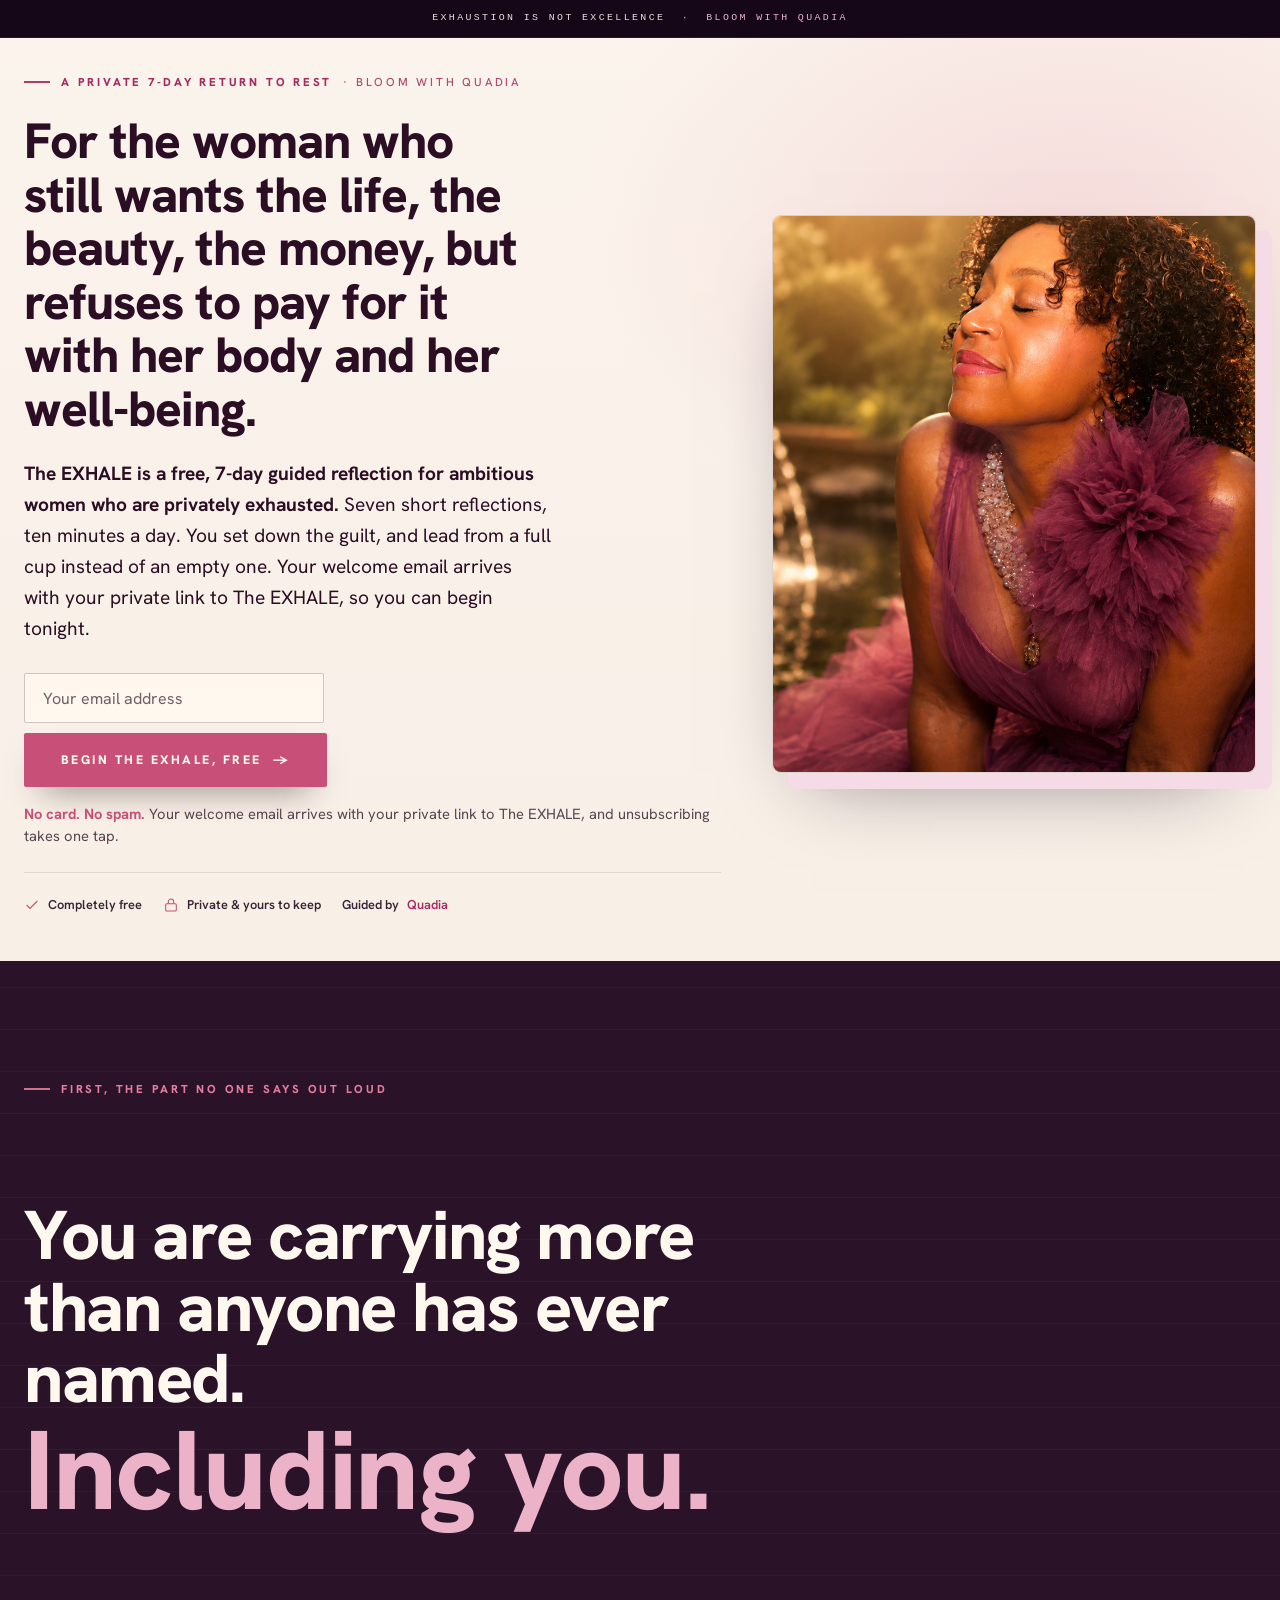
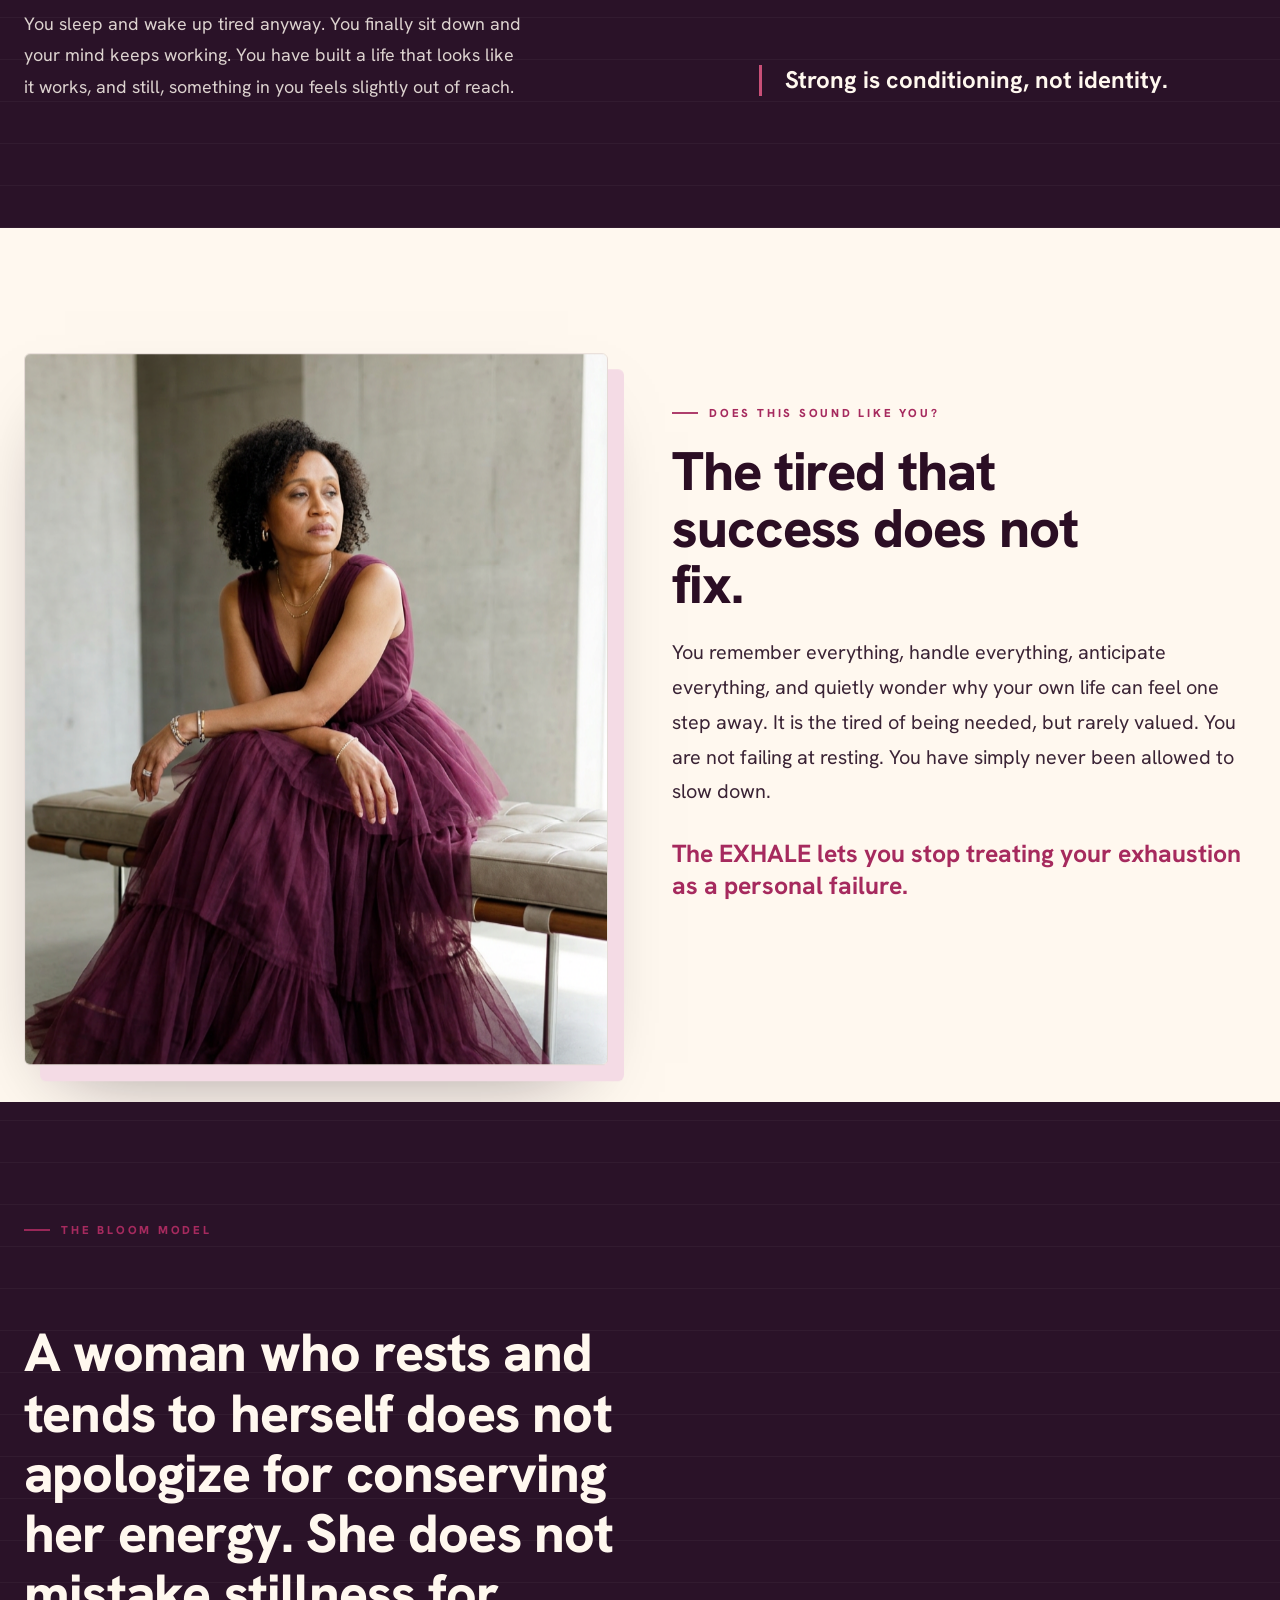
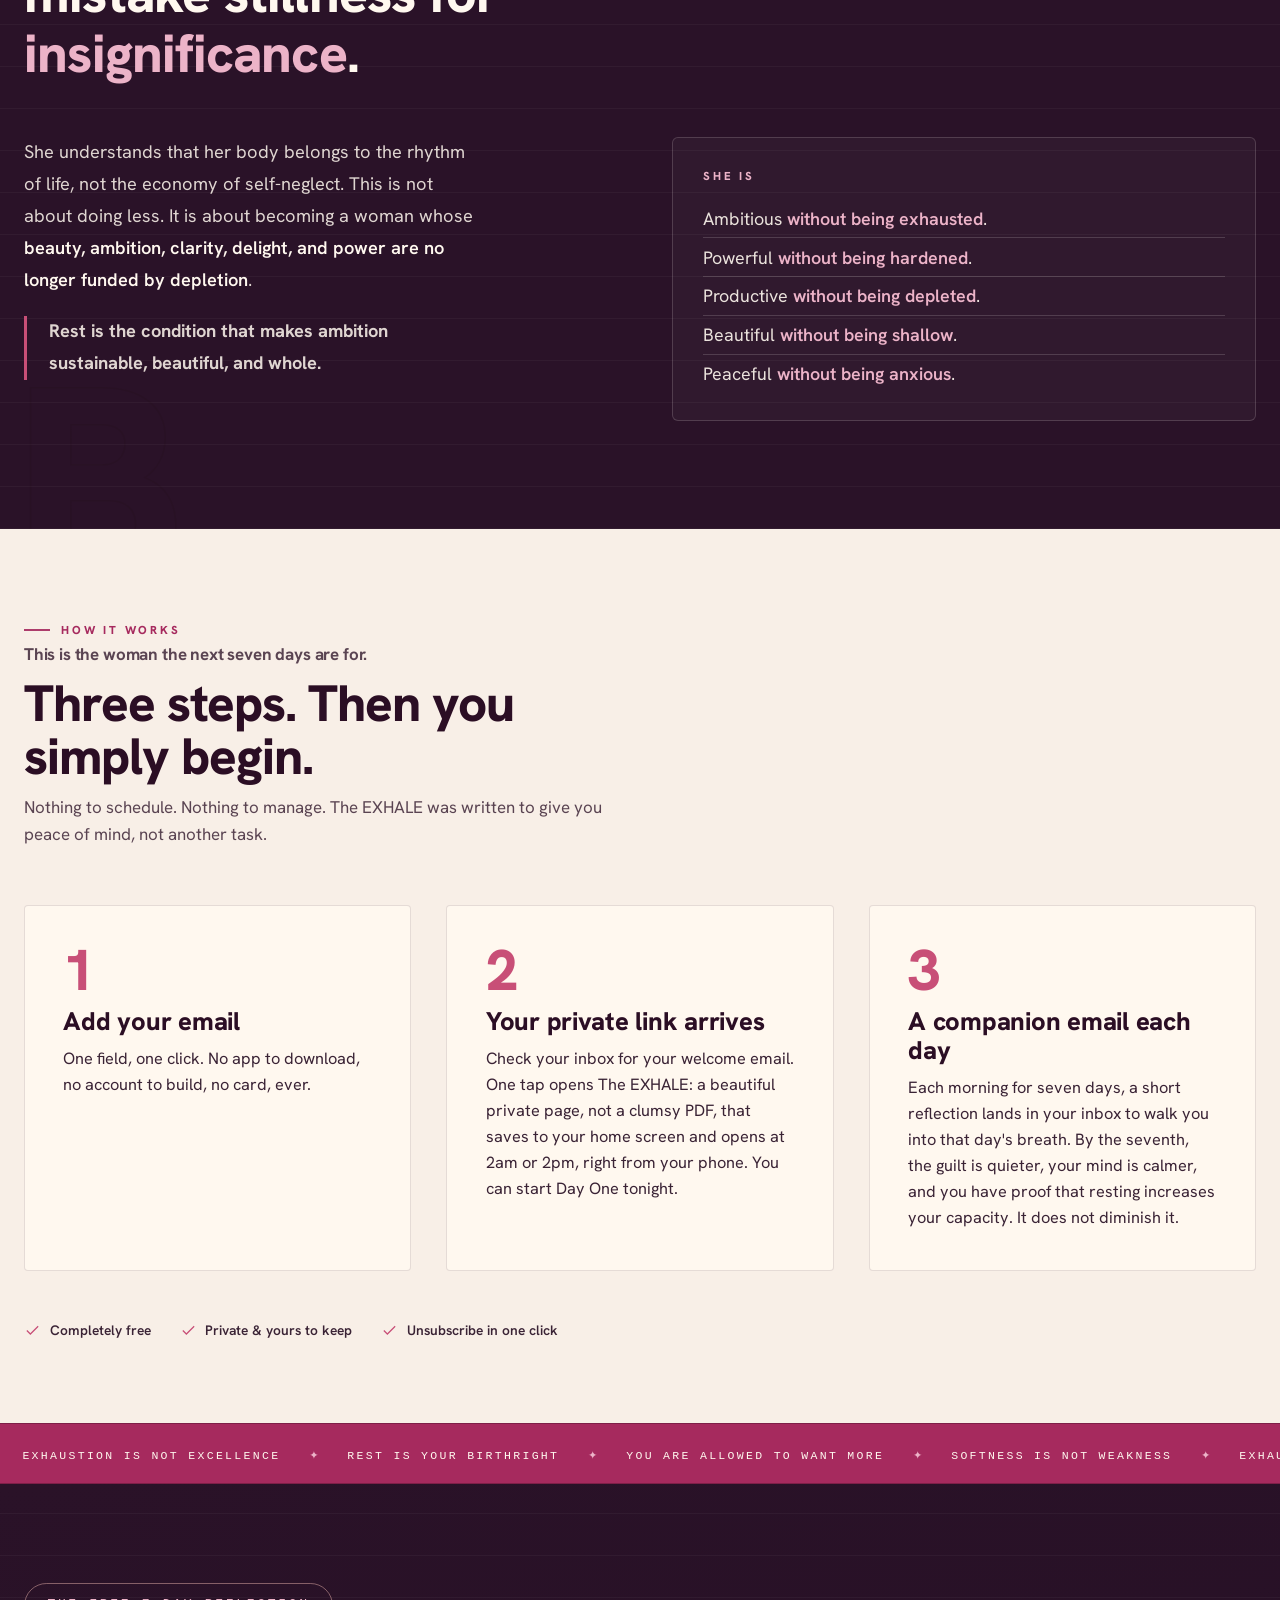
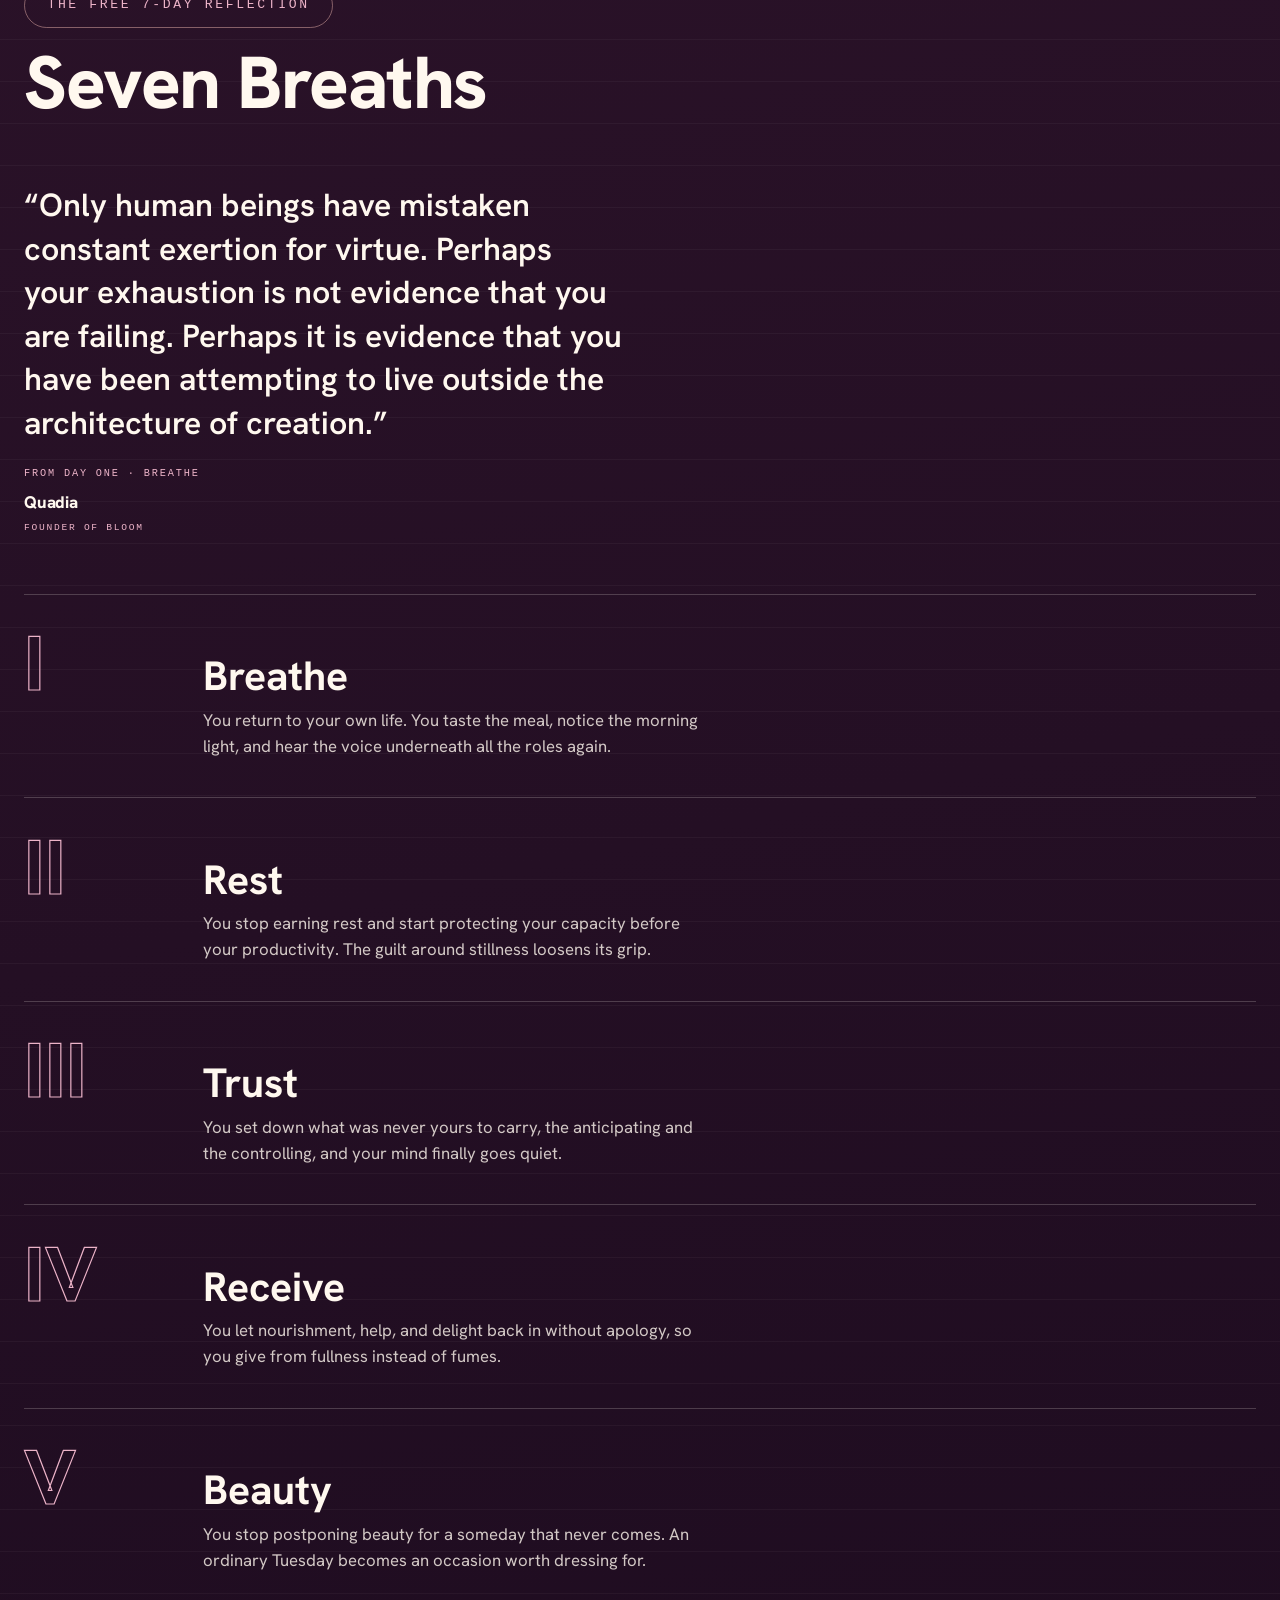
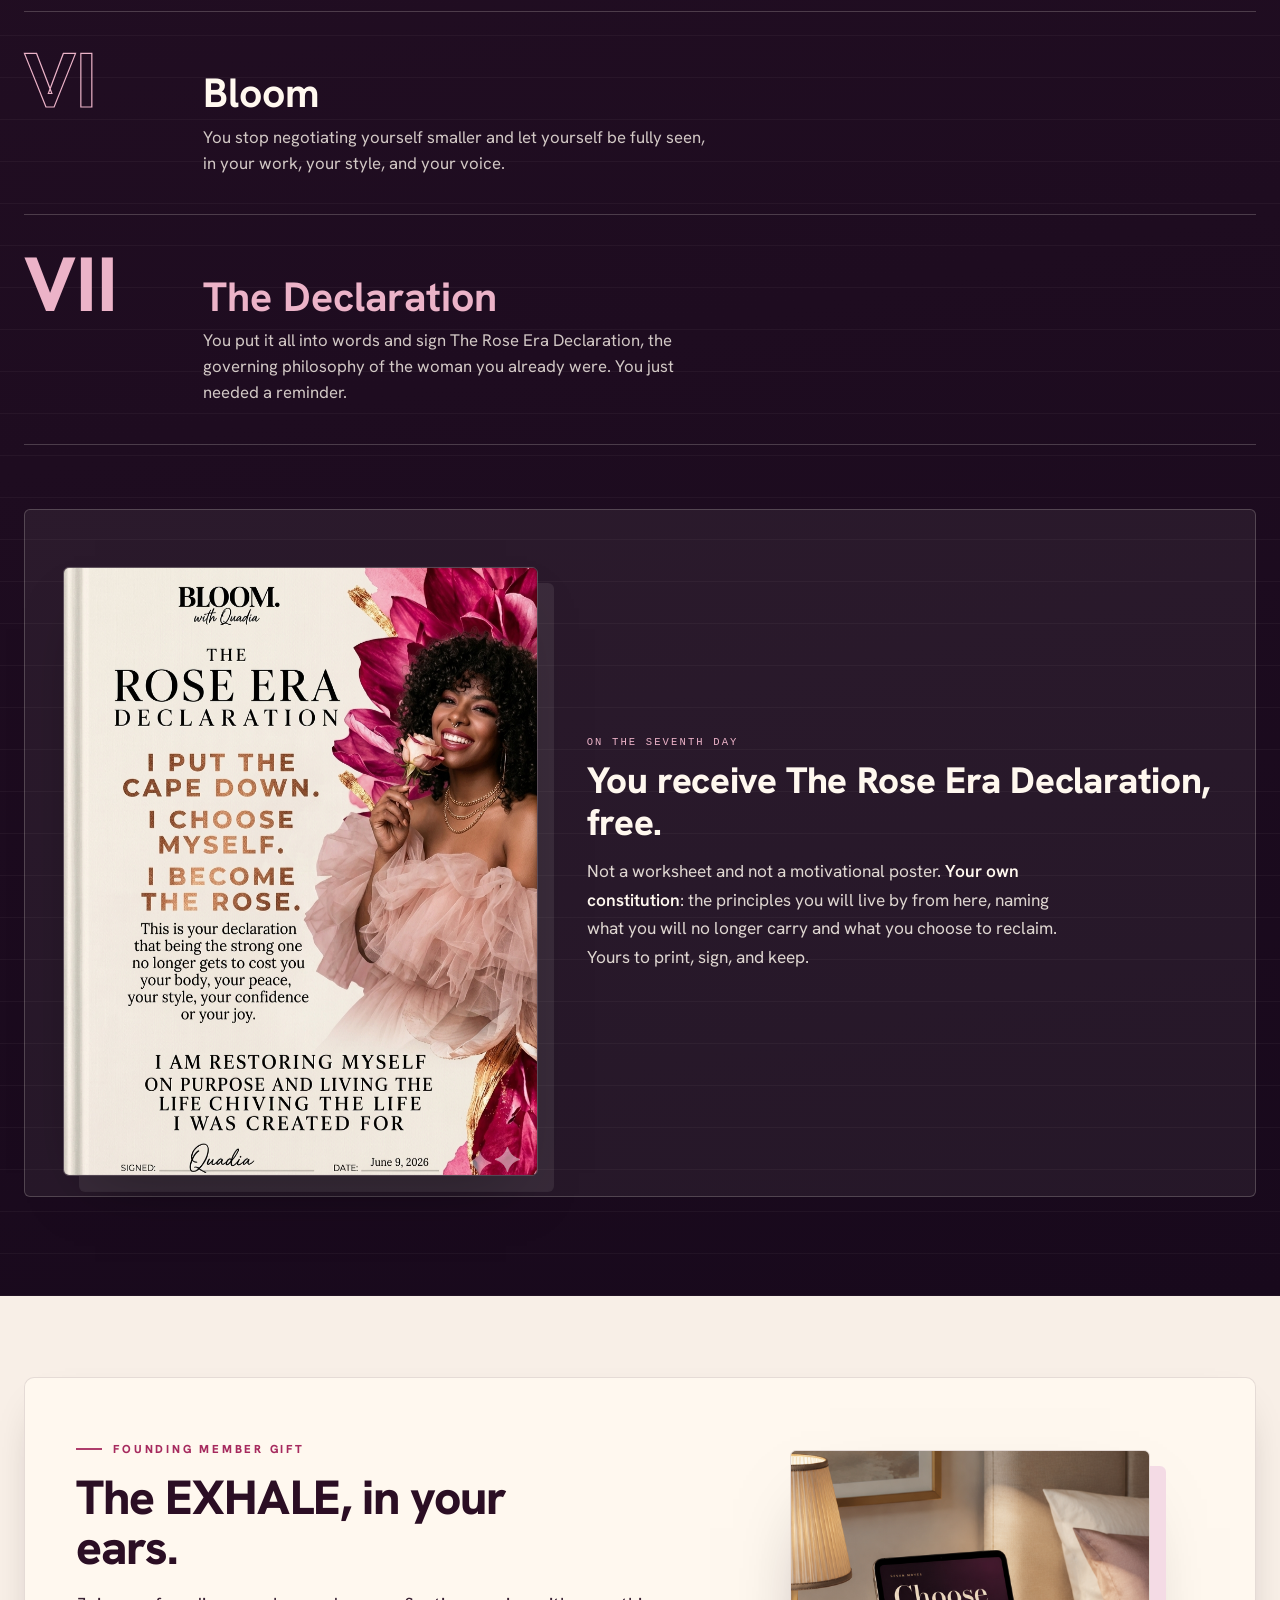
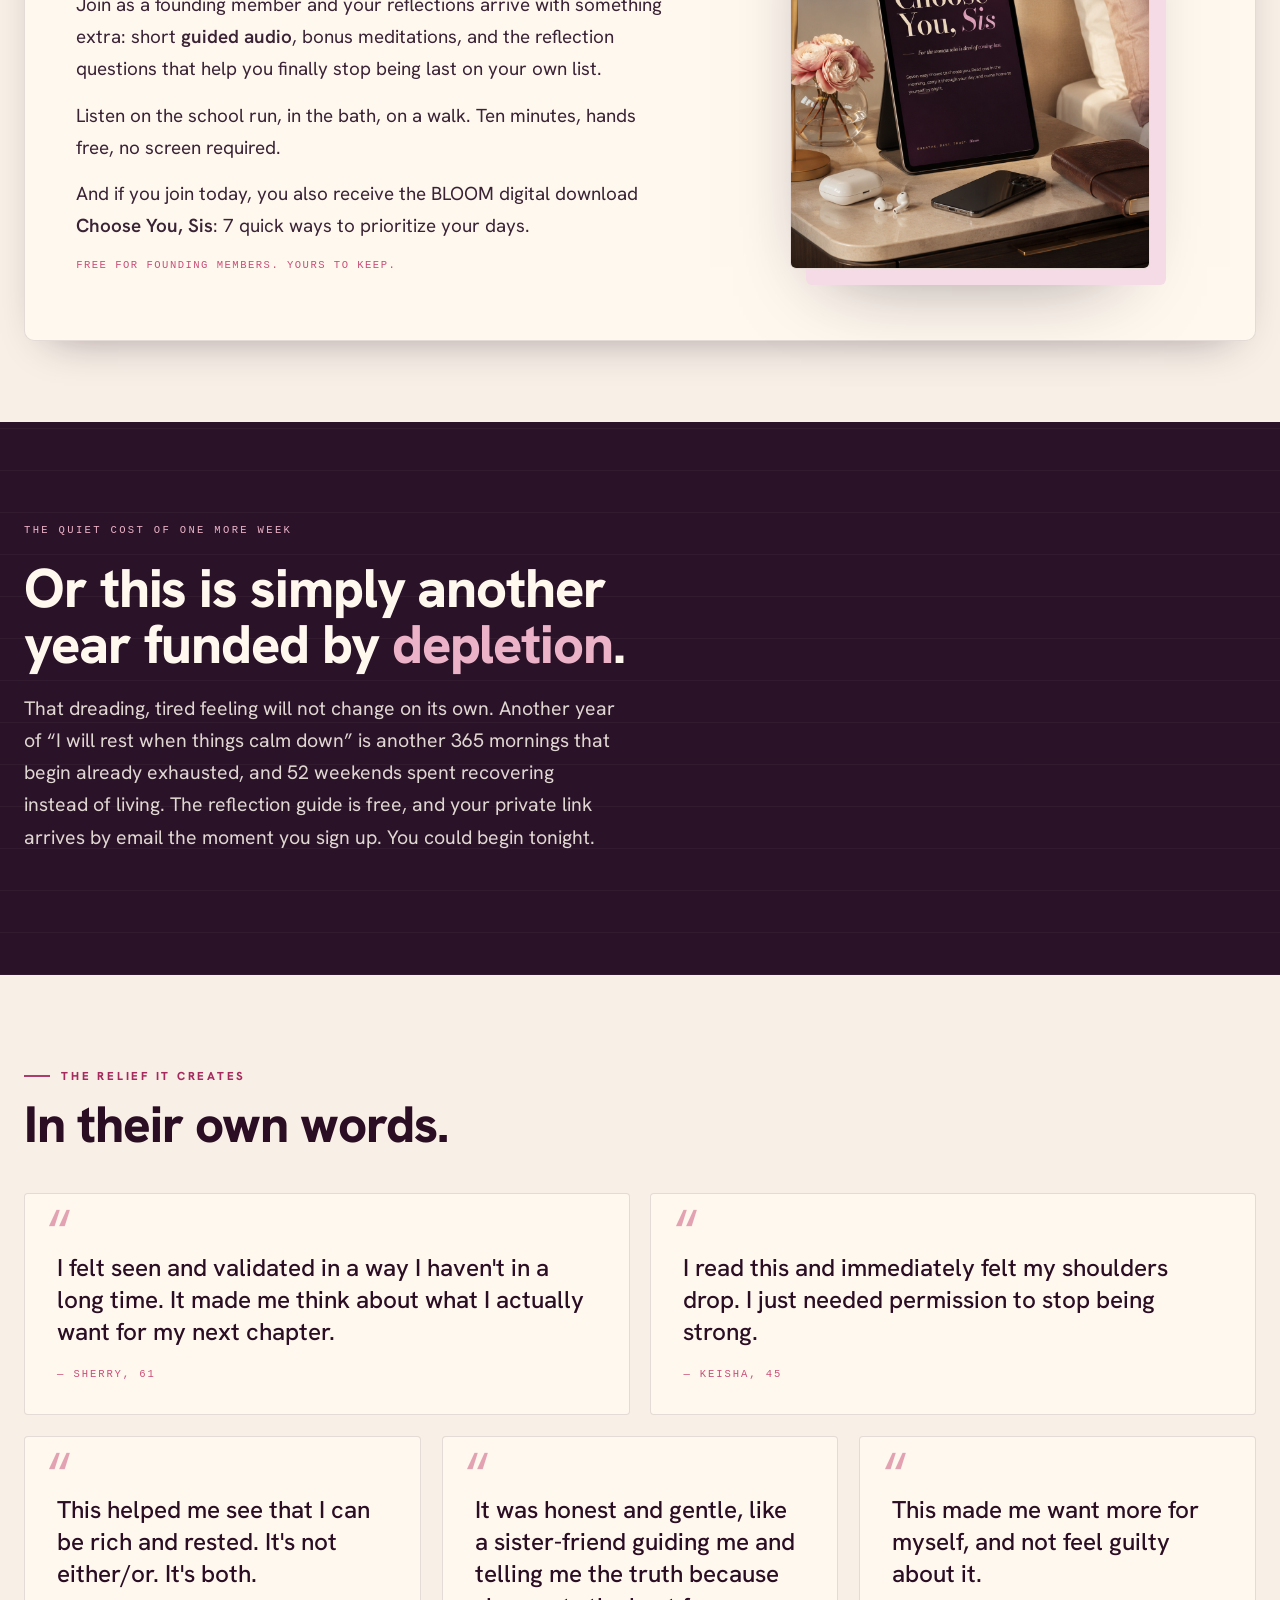
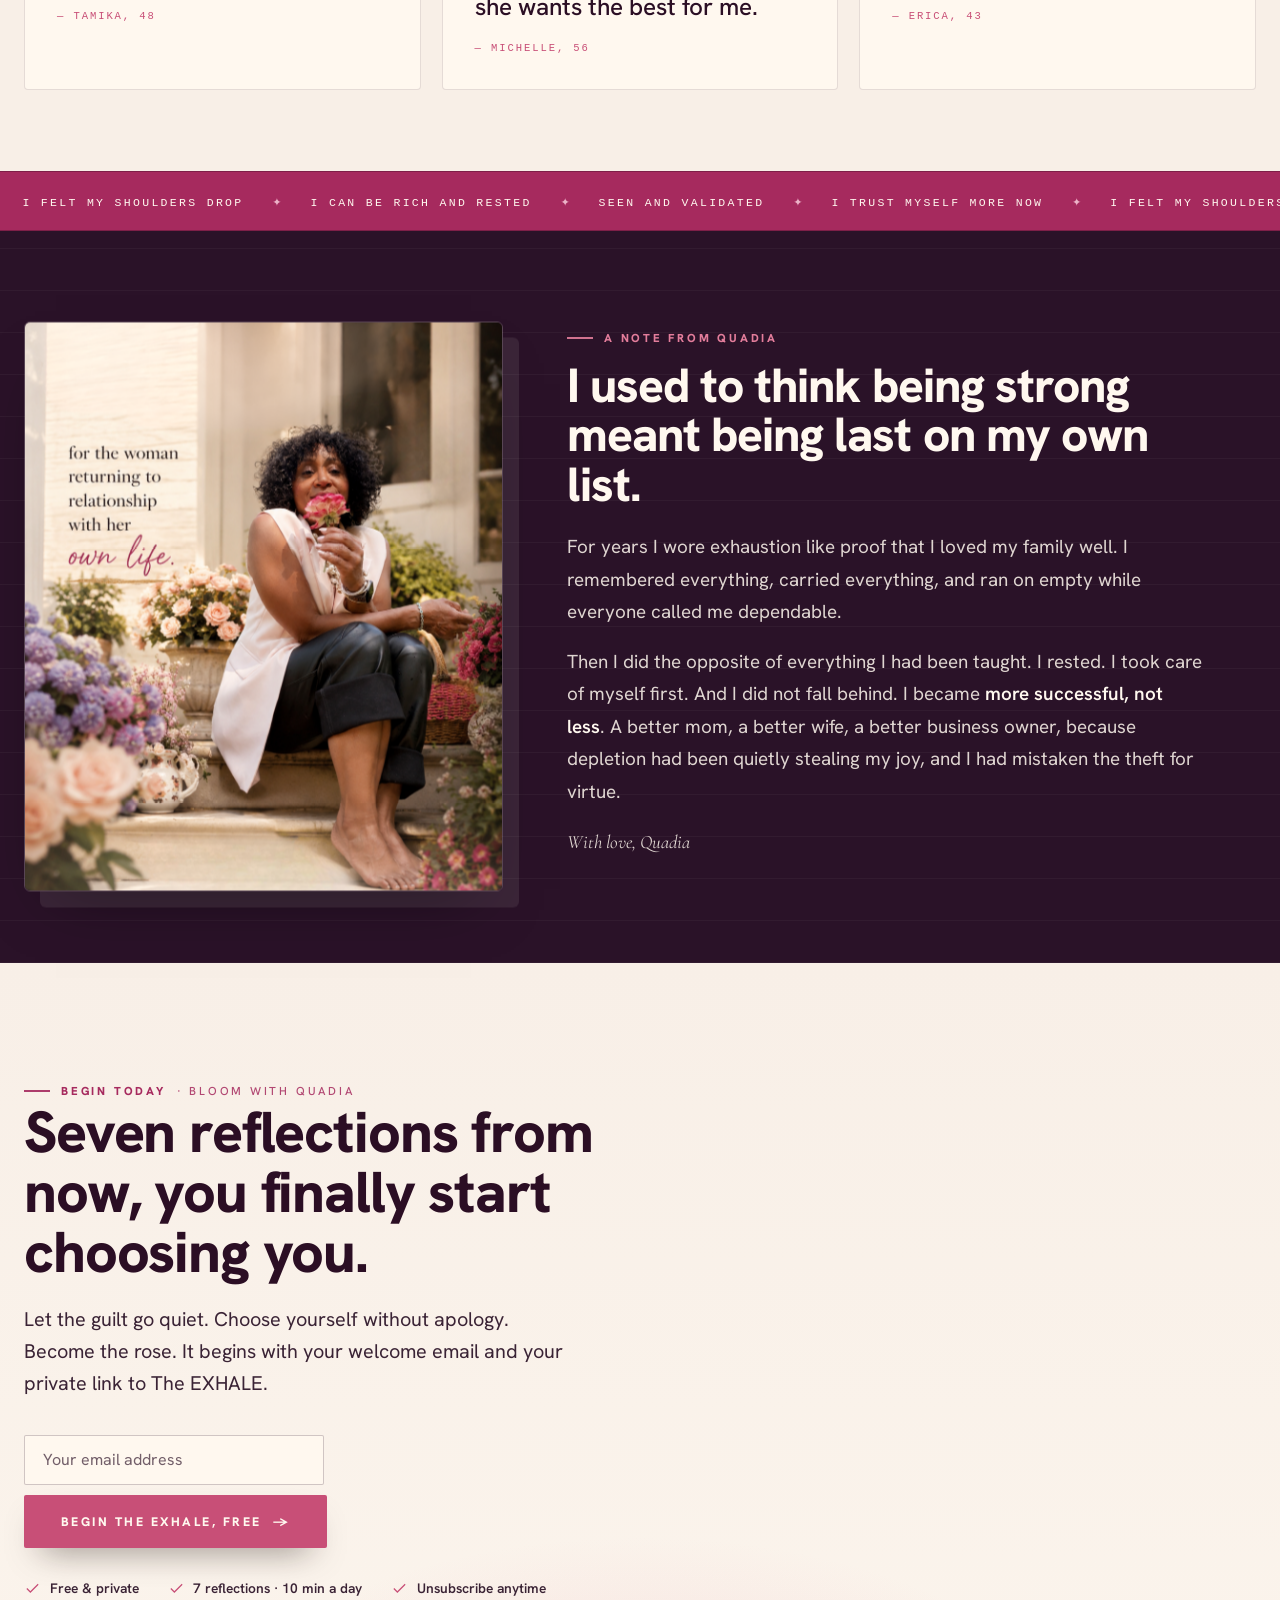
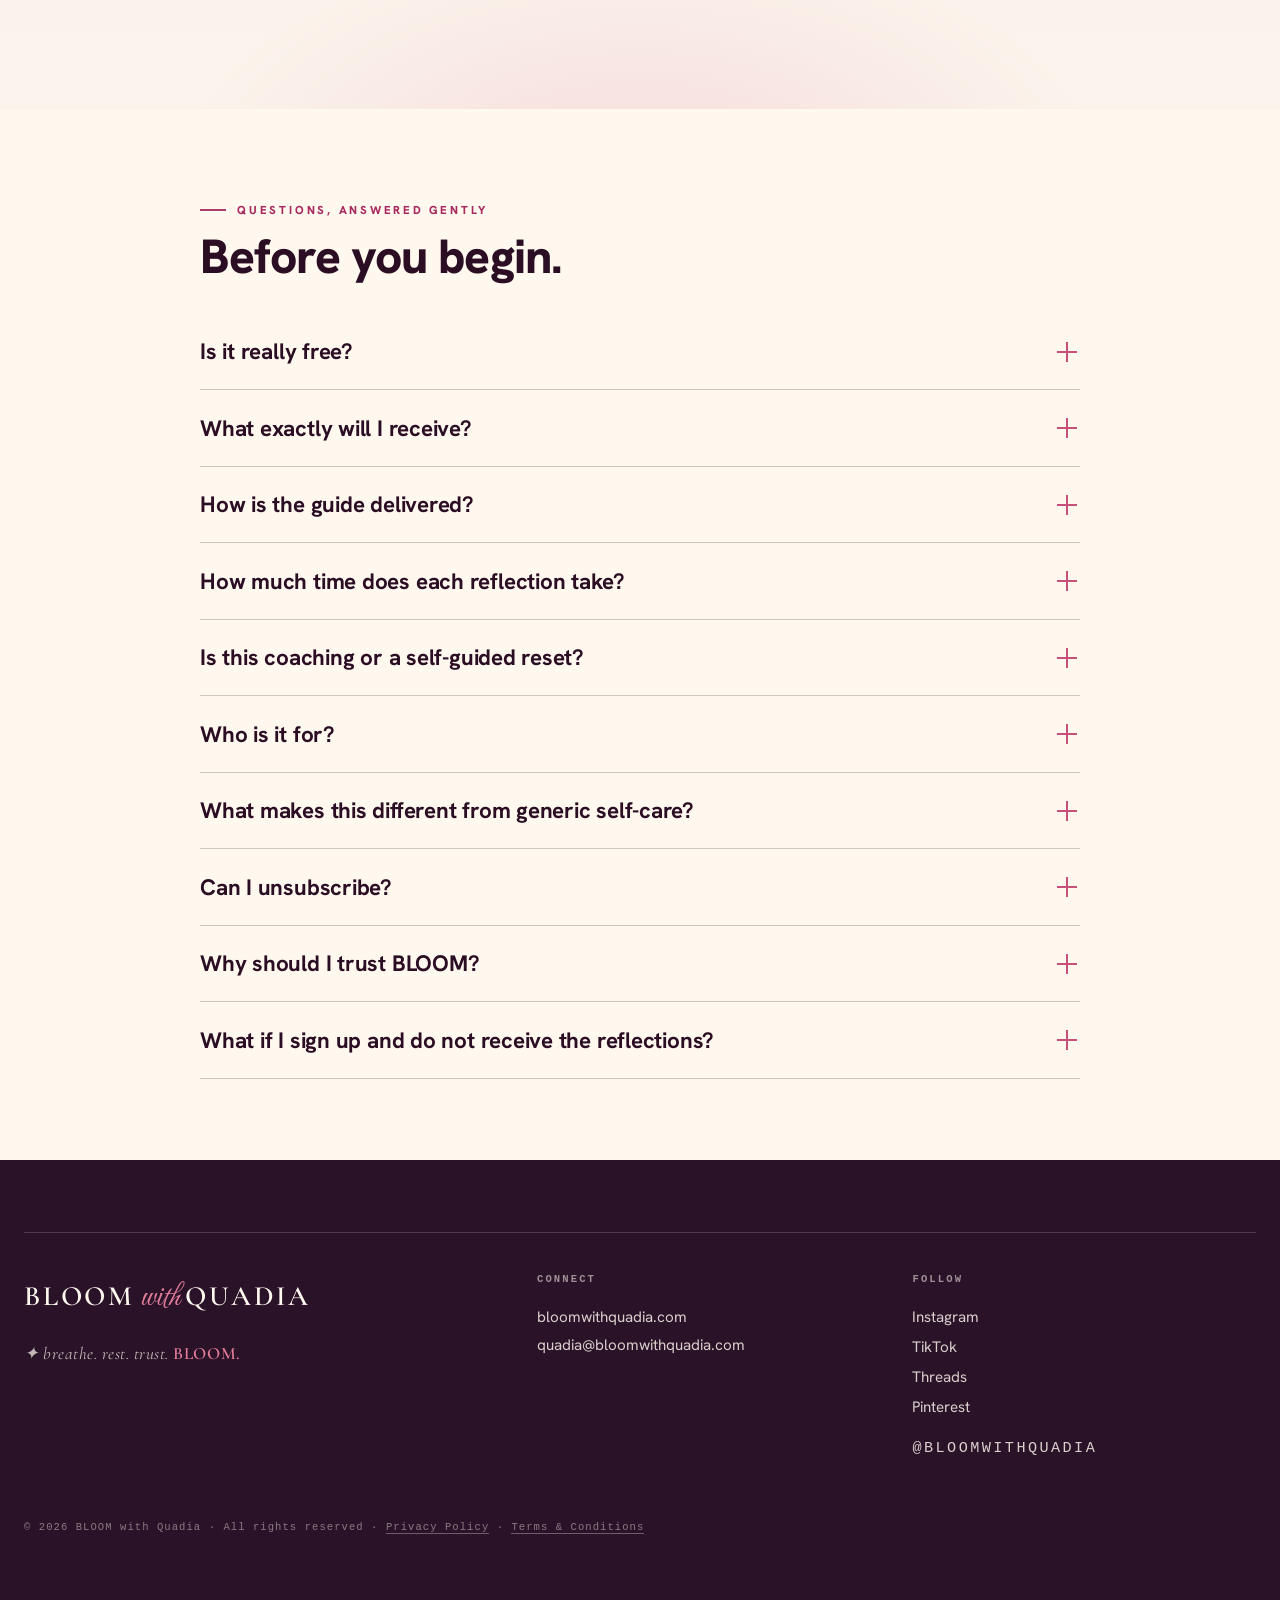
==== index.html @ 64b75b85 "Add files via upload" ====
<!DOCTYPE html>
<html lang="en">
<head>
<meta charset="UTF-8" />
<meta name="viewport" content="width=device-width, initial-scale=1.0, viewport-fit=cover" />
<title>The EXHALE · A free 7-day reset | BLOOM with Quadia</title>
<meta name="description" content="The EXHALE: a free, private 7-day guided reflection for ambitious women who are privately exhausted. Seven short reflections, ten minutes a day. Begin free." />

<meta property="og:title" content="The EXHALE · A free 7-day reset | BLOOM with Quadia" />
<meta property="og:description" content="For the woman who still wants the life, the beauty, the impact, and the expansion, but refuses to pay for it with her body. Seven reflections. Ten minutes a day. Free." />
<meta property="og:type" content="website" />
<!-- <meta property="og:image" content="https://YOURDOMAIN.com/share.jpg" /> -->

<link rel="preconnect" href="https://fonts.googleapis.com" />
<link rel="preconnect" href="https://fonts.gstatic.com" crossorigin />
<link href="https://fonts.googleapis.com/css2?family=Bodoni+Moda:ital,opsz,wght@0,6..96,400;0,6..96,500;0,6..96,600;0,6..96,700;1,6..96,400;1,6..96,500;1,6..96,600&family=Cormorant+Garamond:wght@500;600&family=Great+Vibes&family=Hanken+Grotesk:wght@300;400;500;600;700;800&display=swap" rel="stylesheet" />

<link rel="stylesheet" href="styles.css?v=19" />
<link rel="preload" as="image" href="hero.png" fetchpriority="high" />
</head>

<body id="top">

  <!-- ============ MASTHEAD (single static brand strip) ============ -->
  <header class="masthead" id="masthead">
    <div class="mh-strip">Exhaustion is not excellence <span class="sep">·</span> <span class="mh-brand">BLOOM with Quadia</span></div>
  </header>

  <!-- ============ COVER / HERO ============ -->
  <section class="cover">
    <div class="wrap">
      <div class="cover-grid">

        <div class="cover-left">
          <span class="label brand reveal" style="margin-bottom:1.4rem;">A private 7-day return to rest</span>
          <h1 class="cover-hook reveal d1">For the woman who still wants the life, the beauty, the money, but refuses to pay for it with her body and her well-being.</h1>
          <p class="cover-sub reveal d2"><strong>The EXHALE is a free, 7-day guided reflection for ambitious women who are privately exhausted.</strong> Seven short reflections, ten minutes a day. You set down the guilt, and lead from a full cup instead of an empty one. Your welcome email arrives with your private link to The EXHALE, so you can begin tonight.</p>

          <div class="cover-cta">
            <!-- ============================================================
                 SIGNUP · COVER  (MailerLite — see notes at bottom of file)
            ============================================================ -->
            <form class="signup reveal d3 ml-subscribe-form ml-subscribe-form-43328577" action="https://assets.mailerlite.com/jsonp/2458368/forms/191920584730347233/subscribe" method="post" target="ml_iframe" data-redirect="thank-you.html" novalidate>
              <input type="email" name="fields[email]" placeholder="Your email address" required aria-label="Your email address" autocomplete="email" />
              <button type="submit" class="btn btn--amber">Begin the EXHALE, free <span class="arr" aria-hidden="true">&rarr;</span></button>
              <input type="hidden" name="ml-submit" value="1" />
              <input type="hidden" name="anticsrf" value="true" />
            </form>
            <p class="form-note reveal d3"><b>No card. No spam.</b> Your welcome email arrives with your private link to The EXHALE, and unsubscribing takes one tap.</p>

            <div class="cover-trust reveal d4">
              <span class="ct">
                <svg viewBox="0 0 24 24" fill="none" stroke="currentColor" stroke-width="1.7" aria-hidden="true"><path d="M20 6 9 17l-5-5"/></svg>
                Completely free
              </span>
              <span class="ct">
                <svg viewBox="0 0 24 24" fill="none" stroke="currentColor" stroke-width="1.6" aria-hidden="true"><rect x="4" y="10" width="16" height="11" rx="2"/><path d="M8 10V7a4 4 0 0 1 8 0v3"/></svg>
                Private &amp; yours to keep
              </span>
              <span class="ct">Guided by <strong style="color:var(--oxblood)">Quadia</strong></span>
            </div>
          </div>
        </div>

        <div class="cover-right reveal d2">
          <div class="cover-img">
            <!-- ============================================================
                 HERO VIDEO — drop the mp4 in when ready.
                 Add: <source src="hero-exhale.mp4" type="video/mp4" />
                 The poster image shows until the video is added.
            ============================================================ -->
            <video class="cover-vid" poster="hero.png" autoplay muted loop playsinline preload="none" aria-label="BLOOM hero">
              <!-- <source src="hero-exhale.mp4" type="video/mp4" /> -->
            </video>
          </div>
        </div>

      </div>
    </div>
  </section>

  <!-- ============ PROBLEM · name the tired ============ -->
  <section class="manifesto on-dark">
    <div class="wrap">
      <span class="label reveal" style="margin-bottom:2rem;">First, the part no one says out loud</span>
      <p class="lede reveal d1">You are carrying more than anyone has ever named.<span class="now">Including you.</span></p>
      <div class="mf-foot">
        <p class="reveal">You sleep and wake up tired anyway. You finally sit down and your mind keeps working. You have built a life that looks like it works, and still, something in you feels slightly out of reach.</p>
        <p class="pull reveal d1">Strong is conditioning, not identity.</p>
      </div>
    </div>
  </section>

  <!-- ============ AGITATE · the tired that sleep cannot touch ============ -->
  <section class="spread paper">
    <div class="wrap">
      <div class="spread-grid">
        <div class="spread-media reveal">
          <img class="ph-img" src="editorial-portrait.png" alt="A woman in a deep plum tulle gown resting on a bench in soft daylight" loading="lazy" decoding="async" data-parallax="0.05" />
        </div>
        <div>
          <div class="kick reveal"><span class="label">Does this sound like you?</span></div>
          <h2 class="reveal d1">The tired that success does not fix.</h2>
          <div class="body">
            <p class="reveal d1">You remember everything, handle everything, anticipate everything, and quietly wonder why your own life can feel one step away. It is the tired of being needed, but rarely valued. You are not failing at resting. You have simply never been allowed to slow down.</p>
          </div>
          <p class="close-line reveal">The EXHALE lets you stop treating your exhaustion as a personal failure.</p>
        </div>
      </div>
    </div>
  </section>

  <!-- ============ THE BLOOM MODEL · the identity you step into ============ -->
  <section class="creedx">
    <span class="bignum" aria-hidden="true">B</span>
    <div class="wrap">
      <span class="label reveal">The BLOOM Model</span>
      <p class="cx-lead reveal d1">A woman who rests and tends to herself does not apologize for conserving her energy. She does not mistake stillness for <em>insignificance</em>.</p>
      <div class="cx-grid">
        <div class="cx-body reveal d1">
          <p>She understands that her body belongs to the rhythm of life, not the economy of self-neglect. This is not about doing less. It is about becoming a woman whose <strong>beauty, ambition, clarity, delight, and power are no longer funded by depletion</strong>.</p>
          <p class="cx-mid">Rest is the condition that makes ambition sustainable, beautiful, and whole.</p>
        </div>
        <div class="cx-she-wrap">
          <div class="cx-anti-h reveal d2">She is</div>
          <ul class="cx-anti reveal d2">
            <li>Ambitious <b>without being exhausted</b>.</li>
            <li>Powerful <b>without being hardened</b>.</li>
            <li>Productive <b>without being depleted</b>.</li>
            <li>Beautiful <b>without being shallow</b>.</li>
            <li>Peaceful <b>without being anxious</b>.</li>
          </ul>
        </div>
      </div>
    </div>
  </section>

  <!-- ============ HOW IT WORKS · three simple steps ============ -->
  <section class="how">
    <div class="wrap">
      <div class="how-head">
        <span class="label reveal">How it works</span>
        <p class="how-kicker reveal">This is the woman the next seven days are for.</p>
        <h2 class="reveal d1">Three steps. Then you simply begin.</h2>
        <p class="reveal d1">Nothing to schedule. Nothing to manage. The EXHALE was written to give you peace of mind, not another task.</p>
      </div>
      <div class="how-grid">
        <div class="how-step reveal">
          <div class="hs-n">1</div>
          <h3>Add your email</h3>
          <p>One field, one click. No app to download, no account to build, no card, ever.</p>
        </div>
        <div class="how-step reveal d1">
          <div class="hs-n">2</div>
          <h3>Your private link arrives</h3>
          <p>Check your inbox for your welcome email. One tap opens The EXHALE: a beautiful private page, not a clumsy PDF, that saves to your home screen and opens at 2am or 2pm, right from your phone. You can start Day One tonight.</p>
        </div>
        <div class="how-step reveal d2">
          <div class="hs-n">3</div>
          <h3>A companion email each day</h3>
          <p>Each morning for seven days, a short reflection lands in your inbox to walk you into that day's breath. By the seventh, the guilt is quieter, your mind is calmer, and you have proof that resting increases your capacity. It does not diminish it.</p>
        </div>
      </div>
      <div class="how-foot reveal d2">
        <div class="reassure">
          <span class="ra"><svg viewBox="0 0 24 24" fill="none" stroke="currentColor" stroke-width="1.7" aria-hidden="true"><path d="M20 6 9 17l-5-5"/></svg> Completely free</span>
          <span class="ra"><svg viewBox="0 0 24 24" fill="none" stroke="currentColor" stroke-width="1.7" aria-hidden="true"><path d="M20 6 9 17l-5-5"/></svg> Private &amp; yours to keep</span>
          <span class="ra"><svg viewBox="0 0 24 24" fill="none" stroke="currentColor" stroke-width="1.7" aria-hidden="true"><path d="M20 6 9 17l-5-5"/></svg> Unsubscribe in one click</span>
        </div>
      </div>
    </div>
  </section>

  <!-- ============ MARQUEE (moved below How It Works) ============ -->
  <div class="ticker" aria-hidden="true">
    <div class="track">
      <span><span class="t">Exhaustion is not excellence</span><span class="dot">✦</span><span class="t">Rest is your birthright</span><span class="dot">✦</span><span class="t">You are allowed to want more</span><span class="dot">✦</span><span class="t">Softness is not weakness</span><span class="dot">✦</span></span>
      <span><span class="t">Exhaustion is not excellence</span><span class="dot">✦</span><span class="t">Rest is your birthright</span><span class="dot">✦</span><span class="t">You are allowed to want more</span><span class="dot">✦</span><span class="t">Softness is not weakness</span><span class="dot">✦</span></span>
    </div>
  </div>

  <!-- ============ WHAT'S INSIDE · the 7-day transformation ============ -->
  <section class="breaths on-dark" id="inside">
    <div class="wrap">
      <div class="bx-head">
        <span class="valueline reveal">The free 7-day reflection</span>
        <h2 class="reveal d1" style="margin-top:1rem;">Seven Breaths</h2>
      </div>

      <div class="qfeature reveal">
        <p>“Only human beings have mistaken constant exertion for virtue. Perhaps your exhaustion is not evidence that you are failing. Perhaps it is evidence that you have been attempting to live outside the architecture of creation.”</p>
        <div class="qby">From Day One · Breathe</div>
        <div class="qby-name">Quadia<span>Founder of BLOOM</span></div>
      </div>

      <div class="verses">
        <div class="verse reveal"><div class="vn">I</div><div><div class="vt">Breathe</div><div class="vd">You return to your own life. You taste the meal, notice the morning light, and hear the voice underneath all the roles again.</div></div></div>
        <div class="verse reveal"><div class="vn">II</div><div><div class="vt">Rest</div><div class="vd">You stop earning rest and start protecting your capacity before your productivity. The guilt around stillness loosens its grip.</div></div></div>
        <div class="verse reveal"><div class="vn">III</div><div><div class="vt">Trust</div><div class="vd">You set down what was never yours to carry, the anticipating and the controlling, and your mind finally goes quiet.</div></div></div>
        <div class="verse reveal"><div class="vn">IV</div><div><div class="vt">Receive</div><div class="vd">You let nourishment, help, and delight back in without apology, so you give from fullness instead of fumes.</div></div></div>
        <div class="verse reveal"><div class="vn">V</div><div><div class="vt">Beauty</div><div class="vd">You stop postponing beauty for a someday that never comes. An ordinary Tuesday becomes an occasion worth dressing for.</div></div></div>
        <div class="verse reveal"><div class="vn">VI</div><div><div class="vt">Bloom</div><div class="vd">You stop negotiating yourself smaller and let yourself be fully seen, in your work, your style, and your voice.</div></div></div>
        <div class="verse final reveal"><div class="vn">VII</div><div><div class="vt">The Declaration</div><div class="vd">You put it all into words and sign The Rose Era Declaration, the governing philosophy of the woman you already were. You just needed a reminder.</div></div></div>
      </div>

      <div class="decl reveal">
        <div class="decl-media">
          <img class="ph-img decl-img" src="exhale-declaration.png" alt="The Rose Era Declaration, a printable keepsake from BLOOM with Quadia" loading="lazy" decoding="async" data-parallax="0.045" />
        </div>
        <div class="decl-body">
          <div class="decl-k">On the seventh day</div>
          <h3>You receive The Rose Era Declaration, free.</h3>
          <p>Not a worksheet and not a motivational poster. <strong>Your own constitution</strong>: the principles you will live by from here, naming what you will no longer carry and what you choose to reclaim. Yours to print, sign, and keep.</p>
        </div>
      </div>
    </div>
  </section>

  <!-- ============ FOUNDING READER BONUS · audio ============ -->
  <section class="bonus">
    <div class="wrap">
      <div class="bonus-card">
        <div class="bonus-body reveal">
          <span class="label">Founding Member Gift</span>
          <h2>The EXHALE, in your ears.</h2>
          <p>Join as a founding member and your reflections arrive with something extra: short <strong>guided audio</strong>, bonus meditations, and the reflection questions that help you finally stop being last on your own list.</p>
          <p>Listen on the school run, in the bath, on a walk. Ten minutes, hands free, no screen required.</p>
          <p>And if you join today, you also receive the BLOOM digital download <strong>Choose You, Sis</strong>: 7 quick ways to prioritize your days.</p>
          <p class="bonus-note">Free for founding members. Yours to keep.</p>
        </div>
        <div class="bonus-media reveal d1">
          <img class="ph-img gift-img" src="exhale-gift.png" alt="Choose You, Sis: the BLOOM digital gift on a tablet beside earbuds on a nightstand" loading="lazy" decoding="async" />
        </div>
      </div>
    </div>
  </section>

  <!-- ============ COST OF WAITING · honest urgency ============ -->
  <section class="costwait">
    <div class="wrap">
      <span class="cw-k reveal">The quiet cost of one more week</span>
      <h2 class="reveal d1">Or this is simply another year funded by <em>depletion</em>.</h2>
      <p class="reveal d1">That dreading, tired feeling will not change on its own. Another year of “I will rest when things calm down” is another 365 mornings that begin already exhausted, and 52 weekends spent recovering instead of living. The reflection guide is free, and your private link arrives by email the moment you sign up. You could begin tonight.</p>
    </div>
  </section>

  <!-- ============ PROOF · the relief it creates ============ -->
  <section class="voices">
    <div class="wrap">
      <span class="label reveal">The relief it creates</span>
      <h2 class="v-head reveal d1" style="margin-top:0.7rem;">In their own words.</h2>
      <div class="v-grid">
        <div class="vbox reveal"><p>I felt seen and validated in a way I haven't in a long time. It made me think about what I actually want for my next chapter.</p><cite class="vby">Sherry, 61</cite></div>
        <div class="vbox reveal d1"><p>I read this and immediately felt my shoulders drop. I just needed permission to stop being strong.</p><cite class="vby">Keisha, 45</cite></div>
        <div class="vbox reveal"><p>This helped me see that I can be rich and rested. It's not either/or. It's both.</p><cite class="vby">Tamika, 48</cite></div>
        <div class="vbox reveal d1"><p>It was honest and gentle, like a sister-friend guiding me and telling me the truth because she wants the best for me.</p><cite class="vby">Michelle, 56</cite></div>
        <div class="vbox reveal d2"><p>This made me want more for myself, and not feel guilty about it.</p><cite class="vby">Erica, 43</cite></div>
      </div>
    </div>
  </section>

  <!-- ============ TESTIMONIAL TICKER ============ -->
  <div class="ticker" aria-hidden="true">
    <div class="track">
      <span><span class="t">I felt my shoulders drop</span><span class="dot">✦</span><span class="t">I can be rich and rested</span><span class="dot">✦</span><span class="t">Seen and validated</span><span class="dot">✦</span><span class="t">I trust myself more now</span><span class="dot">✦</span></span>
      <span><span class="t">I felt my shoulders drop</span><span class="dot">✦</span><span class="t">I can be rich and rested</span><span class="dot">✦</span><span class="t">Seen and validated</span><span class="dot">✦</span><span class="t">I trust myself more now</span><span class="dot">✦</span></span>
    </div>
  </div>

  <!-- ============ FROM QUADIA · founder note ============ -->
  <section class="founder on-dark">
    <div class="wrap">
      <div class="fd-grid">
        <div class="fd-media reveal">
          <img class="ph-img" src="portrait-quadia.png" alt="Quadia, founder of BLOOM, on a flower-lined stoop holding a rose" loading="lazy" decoding="async" data-parallax="0.05" />
        </div>
        <div class="fd-body">
          <span class="label reveal">A note from Quadia</span>
          <h2 class="reveal d1">I used to think being strong meant being last on my own list.</h2>
          <p class="reveal d1">For years I wore exhaustion like proof that I loved my family well. I remembered everything, carried everything, and ran on empty while everyone called me dependable.</p>
          <p class="reveal">Then I did the opposite of everything I had been taught. I rested. I took care of myself first. And I did not fall behind. I became <strong>more successful, not less</strong>. A better mom, a better wife, a better business owner, because depletion had been quietly stealing my joy, and I had mistaken the theft for virtue.</p>
          <p class="fd-sign reveal">With love, Quadia</p>
        </div>
      </div>
    </div>
  </section>

  <!-- ============ CLOSER · recap the transformation, then the ask ============ -->
  <section class="closer" id="begin">
    <div class="wrap">
      <span class="label brand reveal">Begin today</span>
      <h2 class="reveal d1">Seven reflections from now, you finally start choosing you.</h2>
      <p class="lead reveal d2">Let the guilt go quiet. Choose yourself without apology. Become the rose. It begins with your welcome email and your private link to The EXHALE.</p>

      <!-- ============================================================
           SIGNUP · CLOSER  (same wiring as the cover form)
      ============================================================ -->
      <form class="signup center reveal d2 ml-subscribe-form ml-subscribe-form-43328577" action="https://assets.mailerlite.com/jsonp/2458368/forms/191920584730347233/subscribe" method="post" target="ml_iframe" data-redirect="thank-you.html" novalidate>
        <input type="email" name="fields[email]" placeholder="Your email address" required aria-label="Your email address" autocomplete="email" />
        <button type="submit" class="btn btn--amber">Begin the EXHALE, free <span class="arr" aria-hidden="true">&rarr;</span></button>
        <input type="hidden" name="ml-submit" value="1" />
        <input type="hidden" name="anticsrf" value="true" />
      </form>
      <div class="reassure reveal d2">
        <span class="ra"><svg viewBox="0 0 24 24" fill="none" stroke="currentColor" stroke-width="1.7" aria-hidden="true"><path d="M20 6 9 17l-5-5"/></svg> Free &amp; private</span>
        <span class="ra"><svg viewBox="0 0 24 24" fill="none" stroke="currentColor" stroke-width="1.7" aria-hidden="true"><path d="M20 6 9 17l-5-5"/></svg> 7 reflections · 10 min a day</span>
        <span class="ra"><svg viewBox="0 0 24 24" fill="none" stroke="currentColor" stroke-width="1.7" aria-hidden="true"><path d="M20 6 9 17l-5-5"/></svg> Unsubscribe anytime</span>
      </div>
    </div>
  </section>

  <!-- ============ FAQ ============ -->
  <section class="faq">
    <div class="faq-inner">
      <span class="label reveal">Questions, answered gently</span>
      <h2 class="reveal d1" style="font-size:clamp(2rem,4.4vw,3rem); margin:0.7rem 0 2rem;">Before you begin.</h2>

      <details class="qa reveal"><summary>Is it really free?<span class="ico" aria-hidden="true"></span></summary><div class="ans"><p>Yes. The EXHALE is free, private, and yours to keep. There is no card, no trial, and no upsell hiding at the end. It is simply a gift from Quadia to women who have carried enough.</p></div></details>
      <details class="qa reveal"><summary>What exactly will I receive?<span class="ico" aria-hidden="true"></span></summary><div class="ans"><p>Seven short, reflective reflections delivered to your inbox, one a day, plus access to your private BLOOM space where the full guide lives. Founding readers also receive bonus guided audio, meditations, and reflection questions. Each reflection names one reason rest has felt out of reach and offers one small shift.</p></div></details>
      <details class="qa reveal"><summary>How is the guide delivered?<span class="ico" aria-hidden="true"></span></summary><div class="ans"><p>By email. After you sign up, you receive a welcome email with your private link to The EXHALE: a beautiful web page (no PDF) that saves to your home screen. Then a short companion email arrives each morning for seven days to walk you through it. The complete guide lives in your private BLOOM space, yours to return to anytime.</p></div></details>
      <details class="qa reveal"><summary>How much time does each reflection take?<span class="ico" aria-hidden="true"></span></summary><div class="ans"><p>A quiet ten minutes. The reflections are short on purpose, designed to give relief, never to become another item on your list.</p></div></details>
      <details class="qa reveal"><summary>Is this coaching or a self-guided reset?<span class="ico" aria-hidden="true"></span></summary><div class="ans"><p>The EXHALE is self-guided. It is a private guide you move through at your own pace. Coaching with Quadia is a separate experience, for women who want to go further.</p></div></details>
      <details class="qa reveal"><summary>Who is it for?<span class="ico" aria-hidden="true"></span></summary><div class="ans"><p>For the woman who has carried everything for a long time. She is successful and capable, and still tired in places sleep cannot reach. Often she is forty or beyond, and ready to put herself back on her own list.</p></div></details>
      <details class="qa reveal"><summary>What makes this different from generic self-care?<span class="ico" aria-hidden="true"></span></summary><div class="ans"><p>It does not add to your list. Instead of telling you to do more, it helps you understand why you are tired, and gives you permission to stop carrying the whole day.</p></div></details>
      <details class="qa reveal"><summary>Can I unsubscribe?<span class="ico" aria-hidden="true"></span></summary><div class="ans"><p>Anytime, in a single click. A link sits at the bottom of every reflection. There is no pressure here, ever.</p></div></details>
      <details class="qa reveal"><summary>Why should I trust BLOOM?<span class="ico" aria-hidden="true"></span></summary><div class="ans"><p>BLOOM with Quadia was created for women who were taught that endurance was the same thing as excellence. Every word is written to relieve, never to pressure, and nothing here asks you to perform.</p></div></details>
      <details class="qa reveal"><summary>What if I sign up and do not receive the reflections?<span class="ico" aria-hidden="true"></span></summary><div class="ans"><p>Check your spam or promotions folder first, and add quadia@bloomwithquadia.com to your contacts. If it still has not arrived, write to that address and we will make sure it reaches you.</p></div></details>
    </div>
  </section>


  <!-- ============ COLOPHON / FOOTER ============ -->
  <footer>
    <div class="wrap">
      <div class="col-grid">
        <div>
          <div class="flock">BLOOM <span class="fscript">with</span> QUADIA</div>
          <div class="ftag">✦ breathe. rest. trust. <span>BLOOM.</span></div>
        </div>
        <div class="fcol">
          <h4>Connect</h4>
          <a href="https://bloomwithquadia.com">bloomwithquadia.com</a>
          <a href="mailto:quadia@bloomwithquadia.com">quadia@bloomwithquadia.com</a>
        </div>
        <div class="fcol">
          <h4>Follow</h4>
          <div class="fsocials">
            <a href="https://instagram.com/bloomwithquadia">Instagram</a>
            <a href="https://tiktok.com/@bloomwithquadia">TikTok</a>
            <a href="https://threads.net/@bloomwithquadia">Threads</a>
            <a href="https://pinterest.com/bloomwithquadia">Pinterest</a>
          </div>
          <p class="fhandle">@bloomwithquadia</p>
        </div>
      </div>
      <p class="fcopy">&copy; 2026 BLOOM with Quadia &middot; All rights reserved &middot; <a href="privacy.html" style="color:inherit;border-bottom:1px solid rgba(255,248,239,0.32)">Privacy Policy</a> &middot; <a href="terms.html" style="color:inherit;border-bottom:1px solid rgba(255,248,239,0.32)">Terms &amp; Conditions</a></p>
    </div>
  </footer>

  <!-- ============ MOBILE STICKY CTA ============ -->
  <div class="m-cta"><a href="#begin">Begin the EXHALE, free</a></div>

  <!-- Hidden target: MailerLite's JSONP response lands here silently while we redirect to thank-you.html -->
  <iframe name="ml_iframe" title="signup" aria-hidden="true" tabindex="-1" style="position:absolute;width:0;height:0;border:0;left:-9999px"></iframe>

  <!-- MailerLite Universal (tracking) -->
  <script>
    (function(w,d,e,u,f,l,n){w[f]=w[f]||function(){(w[f].q=w[f].q||[])
    .push(arguments);},l=d.createElement(e),l.async=1,l.src=u,
    n=d.getElementsByTagName(e)[0],n.parentNode.insertBefore(l,n);})
    (window,document,'script','https://assets.mailerlite.com/js/universal.js','ml');
    ml('account', '2458368');
  </script>
  <!-- End MailerLite Universal -->

  <script src="script.js?v=4"></script>

  <!-- =====================================================================
       MAILERLITE · SETUP NOTES  (safe to delete this comment block)
       =====================================================================
       OPTION A — Paste MailerLite's EMBEDDED FORM (recommended)
       1. MailerLite > Sites > Forms > Embedded forms > create/select form.
       2. Copy the embed HTML + the universal <script> snippet.
       3. DELETE the styled <form class="signup">...</form> blocks (COVER + CLOSER)
          and paste MailerLite's embed HTML in their place. Paste MailerLite's
          universal <script> once, just above this comment.

       OPTION B — Keep THIS styled form (lightest, on-brand)
       1. In MailerLite, open the form's HTML / "form action" embed. Copy the
          <form action="..."> URL and the email field name (usually fields[email]).
       2. Replace REPLACE_WITH_MAILERLITE_FORM_ACTION_URL in BOTH forms with that
          action URL. Confirm the input name matches.
       3. script.js redirects to thank-you.html after submit. To use MailerLite's
          own redirect instead, set it in the form settings > after signup >
          redirect to https://YOURDOMAIN.com/thank-you.html and remove data-redirect.

       Double opt-in: if enabled, the first email is a confirmation —
       thank-you.html already accounts for this in its copy.
  ====================================================================== -->

</body>
</html>
---- styles.css ----
/* =====================================================================
   THE EXHALE — Issue 001  ·  BLOOM with Quadia
   A luxury zine / field guide to rest.  "The Rose Era" palette.
   Rose / raspberry + wine + deep plum-aubergine + blush + warm gold
   Type: Hanken Grotesk — heavy 800 (display) · medium 500 (subheads) · light 300 (voice) · mono (captions)
   ===================================================================== */

:root {
  /* ---- cream paper (exact brand) ---- */
  --ivory:    #F8EFE7;   /* page background */
  --ivory-2:  #FBF4EC;
  --paper:    #FFF8EF;   /* cards, lightest surface */

  /* ---- berry (mid accent dark) ---- */
  --oxblood:  #A62A5E;
  --oxblood-2:#7E1F48;

  /* ---- plum (drama / dark) ---- */
  --noir:     #2A1228;
  --noir-2:   #160718;

  /* ---- ROSE accent (primary) ---- */
  --amber:    #C84F77;   /* rose, primary CTA */
  --amber-2:  #E37D9B;   /* soft rose */
  --amber-3:  #ECB3C8;   /* blush pink on dark */
  --amber-soft: rgba(200, 79, 119, 0.14);

  /* ---- labels / badges (berry + rose, no gold) ---- */
  --gold:     #A62A5E;   /* labels on light (berry) */
  --gold-2:   #C84F77;   /* badge fill (rose) */
  --gold-3:   #E37D9B;   /* labels on dark (soft rose) */

  /* ---- plum ink ---- */
  --ink:      #2B0E24;   /* headlines (deep plum) */
  --ink-body: #3A2335;   /* body */
  --ink-mute: #5A4452;   /* mauve captions */

  --cream:    #FFF8EF;
  --cream-2:  #F4DBE5;   /* soft blush fill */

  --line:     rgba(43, 14, 36, 0.22);
  --line-soft:rgba(43, 14, 36, 0.12);

  --maxw: 1320px;
  --ease: cubic-bezier(0.22, 0.61, 0.27, 1);
  --shadow: 0 38px 80px -40px rgba(22, 7, 24, 0.55);
  --shadow-s: 0 18px 44px -26px rgba(22, 7, 24, 0.46);
  --mono: ui-monospace, "SFMono-Regular", Menlo, "Roboto Mono", monospace;
}

* { box-sizing: border-box; }
html { scroll-behavior: smooth; -webkit-text-size-adjust: 100%; }

body {
  margin: 0;
  font-family: "Hanken Grotesk", system-ui, sans-serif;
  font-weight: 400;
  font-size: 1.15rem;
  line-height: 1.7;
  color: var(--ink-body);
  background: var(--ivory);
  -webkit-font-smoothing: antialiased;
  text-rendering: optimizeLegibility;
  overflow-x: hidden;
}

img { max-width: 100%; display: block; }
a { color: inherit; text-decoration: none; }
::selection { background: rgba(200, 79, 119, 0.26); color: var(--ink); }

.wrap { width: min(var(--maxw), calc(100% - 3rem)); margin-inline: auto; }
.wrap-tight { width: min(1040px, calc(100% - 3rem)); margin-inline: auto; }

/* ---------------- TYPE PRIMITIVES ---------------- */
h1, h2, h3 { margin: 0; font-family: "Hanken Grotesk", system-ui, sans-serif; color: var(--ink); font-weight: 800; line-height: 1.04; letter-spacing: -0.02em; }
em { font-style: normal; }
.ital { font-style: italic; }
strong { font-weight: 600; color: inherit; }
.amber { color: var(--amber); }
.serif { font-family: "Hanken Grotesk", sans-serif; }
.sital { font-family: "Hanken Grotesk", sans-serif; font-style: italic; }

/* zine caption / marginalia / labels */
.mono {
  font-family: var(--mono);
  font-size: 0.7rem;
  letter-spacing: 0.14em;
  text-transform: uppercase;
  color: var(--ink-mute);
  line-height: 1.6;
}
.label {
  display: inline-flex; align-items: center; gap: 0.7rem;
  font-family: "Hanken Grotesk", sans-serif;
  font-weight: 800;
  font-size: 0.72rem;
  letter-spacing: 0.24em;
  text-transform: uppercase;
  color: var(--gold);
}
.label::before { content: ""; width: 26px; height: 2px; background: currentColor; flex: none; opacity: 0.9; }
.label.brand::after { content: "\00b7  BLOOM with Quadia"; font-weight: 500; opacity: 0.85; }
.on-dark .label { color: var(--gold-3); }
.on-dark .mono { color: rgba(255,248,239, 0.66); }

/* editorial rule with centred label:  ——— I ——— */
.rule {
  display: flex; align-items: center; gap: 1.1rem;
  font-family: var(--mono); font-size: 0.7rem; letter-spacing: 0.24em;
  text-transform: uppercase; color: var(--ink-mute);
}
.rule::before, .rule::after { content: ""; height: 1px; background: var(--line); flex: 1; }
.on-dark .rule { color: rgba(255,248,239,0.6); }
.on-dark .rule::before, .on-dark .rule::after { background: rgba(255,248,239,0.22); }

/* big bleeding numeral */
.bignum {
  font-family: "Hanken Grotesk", sans-serif;
  font-weight: 800;
  line-height: 0.7;
  font-size: clamp(7rem, 22vw, 19rem);
  color: transparent;
  -webkit-text-stroke: 1.4px rgba(33,17,10,0.26);
  letter-spacing: -0.02em;
  pointer-events: none;
  user-select: none;
}
.on-dark .bignum { -webkit-text-stroke-color: rgba(227,125,155,0.4); }
.bignum.fill { color: var(--amber); -webkit-text-stroke: 0; }

/* subtle cream hairline texture on the plum/dark sections (depth) */
.on-dark, .creedx, .costwait { position: relative; }
.on-dark::before, .creedx::before, .costwait::before {
  content: ""; position: absolute; inset: 0; z-index: 0; pointer-events: none;
  background-image: repeating-linear-gradient(0deg, rgba(255,248,239,0.04) 0, rgba(255,248,239,0.04) 1px, transparent 1px, transparent 42px);
}
.on-dark > .wrap, .creedx > .wrap, .costwait > .wrap { position: relative; z-index: 1; }

/* ---------------- BUTTONS ---------------- */
.btn {
  border: none; cursor: pointer;
  display: inline-flex; align-items: center; justify-content: center; gap: 0.7rem;
  padding: 1.15rem 2.3rem; border-radius: 2px;
  font-family: "Hanken Grotesk", sans-serif; font-size: 0.78rem; font-weight: 800;
  letter-spacing: 0.2em; text-transform: uppercase;
  background: var(--ink); color: var(--cream);
  transition: background .4s var(--ease), transform .4s var(--ease), box-shadow .4s var(--ease);
  box-shadow: 0 16px 34px -18px rgba(26,13,8,0.7);
}
.btn:hover { background: var(--oxblood); transform: translateY(-2px); }
.btn:active { transform: translateY(0); }
.btn--amber { background: var(--amber); color: var(--cream); }
.btn--amber:hover { background: var(--oxblood); color: var(--cream); }
.btn--ghost { background: transparent; border: 1.6px solid currentColor; color: var(--ink); box-shadow: none; }
.btn--ghost:hover { background: var(--ink); color: var(--cream); border-color: var(--ink); transform: translateY(-2px); }
.btn .arr { font-size: 1.05em; transition: transform .3s var(--ease); }
.btn:hover .arr { transform: translateX(4px); }

/* ---------------- SIGNUP ---------------- */
.signup { display: flex; gap: 0.6rem; max-width: 540px; flex-wrap: wrap; }
.signup.center { margin-inline: 0; justify-content: flex-start; }
.signup input[type="email"] {
  flex: 0 1 300px; min-width: 0; max-width: 320px;
  border: 1.6px solid var(--line); background: var(--paper); border-radius: 2px;
  padding: 0.85rem 1.1rem; font-family: "Hanken Grotesk", sans-serif; font-size: 1rem;
  color: var(--ink); outline: none; transition: border-color .25s, box-shadow .25s;
}
.signup input[type="email"]:focus { border-color: var(--amber); box-shadow: 0 0 0 3px var(--amber-soft); }
.signup input::placeholder { color: var(--ink-mute); opacity: .85; }
.on-dark .signup input[type="email"] { background: rgba(255,248,239,0.07); border-color: rgba(255,248,239,0.32); color: var(--cream); }
.on-dark .signup input::placeholder { color: rgba(255,248,239,0.6); }
.form-note { font-size: 0.92rem; line-height: 1.5; color: var(--ink-mute); margin: 1rem 0 0; }
.form-note b { color: var(--amber); font-weight: 700; }
.signup-confirm {
  margin: 0.95rem 0 0; font-family: "Hanken Grotesk", sans-serif;
  font-size: 0.95rem; font-weight: 600; color: var(--amber);
  opacity: 0; transform: translateY(4px); transition: opacity .35s ease, transform .35s ease;
}
.signup-confirm.show { opacity: 1; transform: none; }
.on-dark .signup-confirm { color: var(--amber-3, #f0c27a); }
.on-dark .form-note { color: rgba(255,248,239,0.74); }
.on-dark .form-note b { color: var(--amber-3); }
.instant { display: inline-flex; align-items: center; gap: 0.55rem; font-family: var(--mono); font-size: 0.66rem;
  letter-spacing: 0.14em; text-transform: uppercase; color: var(--oxblood); margin-bottom: 0.9rem; }
.instant .pulse { width: 8px; height: 8px; border-radius: 50%; background: var(--amber); animation: pulse 2s infinite; }
@keyframes pulse { 0% { box-shadow: 0 0 0 0 rgba(200,79,119,0.5); } 70% { box-shadow: 0 0 0 8px rgba(200,79,119,0); } 100% { box-shadow: 0 0 0 0 rgba(200,79,119,0); } }
.ml-slot { border: 1px dashed var(--line); border-radius: 4px; padding: 1rem; font-family: var(--mono); font-size: .68rem; color: var(--ink-mute); }

/* ---------------- PHOTO PLACEHOLDERS ---------------- */
.ph {
  position: relative; overflow: hidden;
  background:
    repeating-linear-gradient(135deg, rgba(87,20,24,0.07) 0 2px, transparent 2px 14px),
    linear-gradient(155deg, var(--ivory-2), #EAD0DC);
  border: 1px solid var(--line-soft);
  display: grid; place-items: center; text-align: center;
}
.ph.dark {
  background:
    repeating-linear-gradient(135deg, rgba(255,248,239,0.10) 0 2px, transparent 2px 14px),
    linear-gradient(155deg, #4D1638, var(--oxblood-2));
  border-color: rgba(255,248,239,0.16);
}
.ph.noir {
  background:
    repeating-linear-gradient(135deg, rgba(255,248,239,0.07) 0 2px, transparent 2px 14px),
    linear-gradient(155deg, #2a1228, var(--noir));
  border-color: rgba(255,248,239,0.12);
}
.ph-label { font-family: var(--mono); font-size: 0.64rem; letter-spacing: 0.05em; line-height: 1.55;
  text-transform: uppercase; color: var(--ink-mute); padding: 1.2rem 1.3rem; max-width: 30ch; }
.ph.dark .ph-label, .ph.noir .ph-label { color: rgba(255,248,239,0.72); }
.ph-label b { display: block; font-weight: 700; letter-spacing: 0.14em; margin-bottom: 0.5rem; color: var(--amber); }
.ph.dark .ph-label b, .ph.noir .ph-label b { color: var(--amber-3); }
.ph-label::before { content: ""; display: block; width: 22px; height: 22px; margin: 0 auto 0.8rem;
  border: 1.5px solid currentColor; opacity: 0.4; border-radius: 50%; }
.ph--arch { border-radius: 50vw 50vw 4px 4px; }
.ph--soft { border-radius: 4px; }

/* sticker badge */
.sticker {
  position: absolute; z-index: 3;
  width: 112px; height: 112px; border-radius: 50%;
  display: grid; place-items: center; text-align: center;
  background: linear-gradient(145deg, var(--gold-2), var(--gold)); color: var(--noir);
  font-family: "Hanken Grotesk", sans-serif; font-style: italic; font-size: 0.9rem; line-height: 1.12;
  box-shadow: var(--shadow-s); transform: rotate(-11deg);
}
.sticker b { display: block; font-family: var(--mono); font-style: normal; font-weight: 700;
  font-size: 0.54rem; letter-spacing: 0.18em; margin-bottom: 0.25rem; }
.sticker.ox { background: var(--oxblood); color: var(--cream); }
.sticker.ox b { color: var(--gold-3); }

/* =====================================================================
   MASTHEAD (fixed top bar — always visible, magazine style)
   ===================================================================== */
.masthead { position: fixed; inset: 0 0 auto 0; z-index: 90; }
.mh-strip { background: var(--noir-2); color: rgba(255,248,239,0.9); text-align: center;
  font-family: var(--mono); font-size: 0.62rem; letter-spacing: 0.24em; text-transform: uppercase;
  padding: 0.62rem 1rem; border-bottom: 1px solid rgba(255,248,239,0.08); }
.mh-strip .sep { color: var(--amber-3); padding: 0 0.5rem; }
.mh-strip .mh-brand { color: var(--amber-3); }

/* =====================================================================
   HERO / COVER
   ===================================================================== */
.cover {
  position: relative; overflow: hidden;
  padding: clamp(3.5rem, 8vh, 5.5rem) 0 clamp(2.5rem, 5vh, 4rem);
  background:
    radial-gradient(55% 50% at 84% 24%, rgba(227,125,155,0.20), transparent 70%),
    linear-gradient(180deg, var(--ivory-2), var(--ivory));
}
.cover-grid { display: grid; grid-template-columns: 1.18fr 0.82fr; gap: clamp(1.5rem, 4vw, 4rem); align-items: center; }

.cover-meta { margin-bottom: clamp(1.1rem, 2.4vw, 1.7rem); }
.cover-meta .cm-brand { font-family: "Cormorant Garamond", serif; font-weight: 600; letter-spacing: 0.16em; text-transform: uppercase; font-size: 1.25rem; color: var(--oxblood); display: inline-flex; align-items: baseline; gap: 0.3em; }
.cover-meta .cm-brand .scr { font-family: "Great Vibes", cursive; letter-spacing: 0; text-transform: none; font-size: 1.55rem; color: var(--amber); }
.cover-meta .cm-line { font-family: var(--mono); font-size: 0.66rem; letter-spacing: 0.15em; text-transform: uppercase; color: var(--ink-mute); margin-top: 0.5rem; }
.cover-meta .cm-line:first-of-type { margin-top: 0.7rem; }

.cover-left { display: flex; flex-direction: column; }
.wordmark {
  font-family: "Hanken Grotesk", sans-serif; font-weight: 800;
  font-size: clamp(3.6rem, 11.5vw, 10rem); line-height: 0.82;
  letter-spacing: -0.03em; color: var(--ink); margin: 0;
  text-transform: uppercase;
}
.wordmark .line2 { display: block; color: var(--amber); font-style: italic; }
.wordmark .breathe { display: inline-block; animation: breathe-track 8s var(--ease) infinite; }
@keyframes breathe-track { 0%, 100% { letter-spacing: -0.02em; } 50% { letter-spacing: 0.06em; } }

.cover-hook {
  font-family: "Hanken Grotesk", sans-serif; font-style: normal; font-weight: 800;
  font-size: clamp(1.85rem, 4.4vw, 3.1rem); line-height: 1.08; letter-spacing: -0.02em; color: var(--ink);
  max-width: 18ch; margin: 0 0 1.4rem;
}
.cover-sub { font-size: clamp(1.06rem, 1.5vw, 1.2rem); line-height: 1.62; color: var(--ink);
  max-width: 48ch; margin: 0 0 1.8rem; }
.cover-sub strong { color: var(--ink); font-weight: 700; }
.cover-cta { margin-top: auto; }
.cover-trust { display: flex; flex-wrap: wrap; gap: 0.5rem 1.3rem; margin-top: 1.6rem; padding-top: 1.3rem;
  border-top: 1px solid var(--line-soft); }
.cover-trust .ct { display: inline-flex; align-items: center; gap: 0.5rem; font-size: 0.8rem; font-weight: 600; color: var(--ink-body); }
.cover-trust .ct svg { width: 16px; height: 16px; color: var(--amber); flex: none; }
.cover-trust .ct b { font-family: "Hanken Grotesk", sans-serif; font-size: 1.2rem; color: var(--amber); line-height: 1; }

/* cover right — image + cover-lines */
.cover-right { position: relative; display: flex; flex-direction: column; }
.cover-img { position: relative; width: 100%; aspect-ratio: 4 / 5; max-height: 62vh; margin-inline: auto; overflow: visible; border-radius: 8px; border: 1px solid rgba(43,14,36,0.12); box-shadow: 16px 16px 0 0 var(--cream-2), var(--shadow); }
.cover-img .cover-vid { border-radius: 8px; }
.cover-img .ph { position: absolute; inset: 0; box-shadow: var(--shadow); }
.cover-img .cover-photo { position: absolute; inset: 0; width: 100%; height: 100%;
  object-fit: cover; object-position: 56% 18%; }
.cover-img .sticker { top: -16px; left: -22px; }
.cover-img .cover-vid { position: absolute; inset: 0; width: 100%; height: 100%; object-fit: cover; object-position: 56% 22%; background: var(--cream-2); }
.cover-vidtag { position: absolute; left: 14px; bottom: 14px; z-index: 3; display: inline-flex; align-items: center; gap: 0.5rem;
  font-family: var(--mono); font-size: 0.58rem; letter-spacing: 0.18em; text-transform: uppercase; color: var(--cream);
  background: rgba(22,7,24,0.55); -webkit-backdrop-filter: blur(4px); backdrop-filter: blur(4px); padding: 0.45rem 0.8rem; border-radius: 50px; }
.cover-vidtag .pl { display: grid; place-items: center; width: 16px; height: 16px; border-radius: 50%; background: var(--amber); color: var(--cream); font-size: 0.5rem; padding-left: 1px; }
.coverlines {
  margin-top: 1rem; border-top: 1.6px solid var(--ink); padding-top: 0.8rem;
}
.coverlines .cl-h { font-family: var(--mono); font-size: 0.64rem; letter-spacing: 0.2em; text-transform: uppercase; color: var(--ink-mute); margin-bottom: 0.6rem; }
.coverlines ul { list-style: none; margin: 0; padding: 0; }
.coverlines li { display: flex; align-items: baseline; gap: 0.7rem; padding: 0.32rem 0;
  font-family: "Hanken Grotesk", sans-serif; font-weight: 500; font-size: clamp(1.02rem, 1.5vw, 1.2rem); color: var(--ink); line-height: 1.25; }
.coverlines li .n { font-family: var(--mono); font-size: 0.66rem; color: var(--amber); flex: none; padding-top: 0.18rem; }

/* =====================================================================
   MARQUEE TICKER
   ===================================================================== */
.ticker { background: var(--oxblood); color: var(--cream); overflow: hidden; border-block: 1px solid var(--oxblood-2);
  padding: 0.85rem 0; }
.ticker .track { display: inline-flex; white-space: nowrap; will-change: transform; animation: marquee 34s linear infinite; }
.ticker .track span { display: inline-flex; align-items: center; }
.ticker .track .t { font-family: var(--mono); font-style: normal; font-size: 0.72rem; letter-spacing: 0.2em; text-transform: uppercase; padding: 0 1.4rem; }
.ticker .track .dot { color: var(--amber-3); padding: 0 0.4rem; font-size: 0.7rem; }
@keyframes marquee { from { transform: translateX(0); } to { transform: translateX(-50%); } }

/* =====================================================================
   MANIFESTO (full-bleed noir, oversized creed)
   ===================================================================== */
.manifesto { background: var(--noir); color: var(--cream); padding: clamp(5rem, 12vh, 9rem) 0; position: relative; overflow: hidden; }
.manifesto .bignum { position: absolute; top: -2rem; right: 2vw; opacity: 0.5; }
.manifesto .lede {
  font-family: "Hanken Grotesk", sans-serif; font-weight: 800;
  font-size: clamp(2rem, 5.4vw, 4.6rem); line-height: 1.04; letter-spacing: -0.02em;
  color: #FFF8EF; max-width: 18ch;
}
.manifesto .lede em { color: var(--amber-3); }
.manifesto .now { display: block; font-style: normal; font-weight: 800; color: var(--amber-3); font-size: clamp(3rem, 9vw, 7rem); line-height: 0.9; margin-top: 0.3rem; }
.manifesto .mf-foot { display: grid; grid-template-columns: 1.4fr 1fr; gap: 2.5rem; margin-top: clamp(2.4rem, 5vw, 4rem); align-items: end; }
.manifesto .mf-foot p { font-size: 1.12rem; line-height: 1.75; color: rgba(255,248,239,0.84); max-width: 50ch; }
.manifesto .mf-foot .pull { font-family: "Hanken Grotesk", sans-serif; font-style: normal; font-weight: 700; font-size: clamp(1.15rem, 2vw, 1.5rem);
  color: #FFF8EF; line-height: 1.28; border-left: 3px solid var(--amber); padding-left: 1.4rem; }

/* =====================================================================
   FEATURE SPREAD (alternating editorial sections)
   ===================================================================== */
.spread { padding: clamp(4.5rem, 9vh, 7.5rem) 0; position: relative; overflow: hidden; }
.spread.ivory { background: var(--ivory); }
.spread.paper { background: var(--paper); }
.spread-grid { display: grid; grid-template-columns: 1fr 1fr; gap: clamp(2rem, 5vw, 5rem); align-items: center; }
.spread.flip .spread-grid { direction: rtl; }
.spread.flip .spread-grid > * { direction: ltr; }
.spread-media { position: relative; }
.spread-media .ph { aspect-ratio: 0.82; width: 100%; box-shadow: var(--shadow); }
/* real image slots */
.ph-img { display: block; width: 100%; height: 100%; object-fit: cover; border-radius: 6px; box-shadow: var(--shadow); will-change: transform; }
.spread-media .ph-img { aspect-ratio: 0.82; object-position: 50% 30%; }
.founder .fd-media .ph-img { aspect-ratio: 0.84; object-position: 50% 28%; }
.breaths .decl .decl-img { aspect-ratio: 0.78; border-radius: 6px; box-shadow: var(--shadow); }
.bonus-media .gift-img { aspect-ratio: 0.86; max-width: 360px; margin-inline: auto; }

/* premium offset gallery frame on photos */
.spread-media .ph-img, .bonus-media .gift-img {
  border: 1px solid rgba(43,14,36,0.12);
  box-shadow: 16px 16px 0 0 var(--cream-2), var(--shadow); }
.founder .fd-media .ph-img, .breaths .decl .decl-img {
  border: 1px solid rgba(255,248,239,0.22);
  box-shadow: 16px 16px 0 0 rgba(255,248,239,0.08), 0 30px 60px -32px rgba(0,0,0,0.55); }
.cover-img { border: 1px solid rgba(43,14,36,0.12); }.spread-num { position: absolute; z-index: 0; }

.spread .kick { display: flex; align-items: center; gap: 0.9rem; margin-bottom: 1.3rem; }
.spread .kick .num { font-family: "Hanken Grotesk", sans-serif; font-style: normal; font-weight: 800; font-size: 1.5rem; color: var(--amber); }
.spread h2 { font-size: clamp(2rem, 4.6vw, 3.4rem); font-weight: 800; max-width: 15ch; margin-bottom: 1.4rem; }
.spread .body { font-size: clamp(1.08rem, 1.6vw, 1.24rem); line-height: 1.75; color: var(--ink-body); max-width: 54ch; }
.spread .body p { margin: 0 0 1.2rem; }
.spread .pull { font-family: "Hanken Grotesk", sans-serif; font-style: normal; font-weight: 700; font-size: clamp(1.4rem, 2.5vw, 1.95rem);
  color: var(--oxblood); line-height: 1.3; border-left: 3px solid var(--amber); padding-left: 1.4rem; margin: 1.8rem 0; max-width: 26ch; }
.now-inline { font-family: "Hanken Grotesk", sans-serif; font-style: normal; font-weight: 800; color: var(--amber); font-size: clamp(2.4rem, 6vw, 4rem); line-height: 0.9; display: block; margin: 0.4rem 0 1.2rem; }

/* feels list */
.feels { list-style: none; padding: 0; margin: 1.6rem 0 0; max-width: 52ch; }
.feels li { position: relative; padding: 1rem 0 1rem 2.4rem; border-bottom: 1px solid var(--line-soft);
  font-size: 1.12rem; line-height: 1.5; color: var(--ink-body); }
.feels li:last-child { border-bottom: none; }
.feels li::before { content: ""; position: absolute; left: 2px; top: 1.45rem; width: 10px; height: 10px;
  border: 1.5px solid var(--amber); transform: rotate(45deg); }
.feels li strong { color: var(--oxblood); }
.close-line { font-family: "Hanken Grotesk", sans-serif; font-style: normal; font-weight: 700; font-size: clamp(1.2rem, 2vw, 1.55rem);
  color: var(--oxblood); margin-top: 1.8rem; line-height: 1.3; }

/* =====================================================================
   DIPTYCH (before/after)
   ===================================================================== */
.diptych { background: var(--noir-2); color: var(--cream); padding: clamp(4.5rem, 9vh, 7.5rem) 0; }
.diptych .dp-head { display: flex; justify-content: space-between; align-items: flex-end; flex-wrap: wrap; gap: 1rem;
  border-bottom: 1px solid rgba(255,248,239,0.2); padding-bottom: 1.4rem; margin-bottom: 2.6rem; }
.diptych h2 { color: #FFF8EF; font-size: clamp(1.9rem, 4vw, 3rem); font-weight: 500; max-width: 22ch; }
.dp-grid { display: grid; grid-template-columns: 1fr 1fr; gap: 1.4rem; }
.dp-card { border-radius: 4px; padding: clamp(1.8rem, 3vw, 2.8rem); }
.dp-before { background: rgba(255,248,239,0.05); border: 1px solid rgba(255,248,239,0.16); }
.dp-after { background: linear-gradient(158deg, var(--oxblood), var(--oxblood-2)); }
.dp-card .dp-lbl { font-family: var(--mono); font-size: 0.66rem; letter-spacing: 0.18em; text-transform: uppercase; margin-bottom: 1.5rem; }
.dp-before .dp-lbl { color: rgba(255,248,239,0.6); }
.dp-after .dp-lbl { color: var(--amber-3); }
.dp-card ul { list-style: none; padding: 0; margin: 0; }
.dp-card li { font-family: "Hanken Grotesk", sans-serif; font-weight: 500; font-size: clamp(1.26rem, 2vw, 1.55rem); line-height: 1.26;
  padding: 0.9rem 0; border-bottom: 1px solid rgba(255,248,239,0.14); }
.dp-before li { color: rgba(255,248,239,0.82); }
.dp-after li { color: #FFF8EF; }
.dp-card li:last-child { border-bottom: none; }

/* =====================================================================
   SEVEN BREATHS (scripture / ritual)
   ===================================================================== */
.breaths { background: linear-gradient(168deg, #2A1228 0%, #18091C 100%); color: var(--cream); padding: clamp(5rem, 11vh, 8.5rem) 0; }
.breaths .bx-head { text-align: left; max-width: 56ch; margin: 0 0 clamp(2.5rem, 5vw, 4rem); }
.breaths .bx-head h2 { color: #FFF8EF; font-size: clamp(2.4rem, 6vw, 4.6rem); font-weight: 800; margin: 0.6rem 0; }
.breaths .bx-head p { color: rgba(255,248,239,0.78); font-size: 1.1rem; line-height: 1.6; }
.verse {
  display: grid; grid-template-columns: clamp(5rem, 11vw, 9rem) 1fr; gap: clamp(1.2rem, 3vw, 3rem);
  align-items: baseline; padding: clamp(1.6rem, 3vw, 2.4rem) 0;
  border-top: 1px solid rgba(255,248,239,0.2);
  transition: background .4s var(--ease), padding-left .4s var(--ease);
}
.verse:last-child { border-bottom: 1px solid rgba(255,248,239,0.2); }
.verse:hover { background: rgba(255,248,239,0.04); padding-left: 1rem; }
.verse .vn { font-family: "Hanken Grotesk", sans-serif; font-weight: 800; font-size: clamp(2.6rem, 6vw, 5rem);
  line-height: 0.8; color: transparent; -webkit-text-stroke: 1.2px var(--amber-3); }
.verse:hover .vn, .verse.final .vn { color: var(--amber-3); -webkit-text-stroke: 0; }
.verse .vt { font-family: "Hanken Grotesk", sans-serif; font-weight: 700; font-size: clamp(1.7rem, 3.2vw, 2.6rem); color: #FFF8EF; line-height: 1; }
.verse.final .vt { font-style: normal; color: var(--amber-3); }
.verse .vd { font-size: 1.05rem; line-height: 1.55; color: rgba(255,248,239,0.8); margin-top: 0.6rem; max-width: 56ch; }
.breaths .creed { text-align: left; margin-top: clamp(2.6rem, 5vw, 4rem); }
.breaths .creed .gospel { font-family: "Hanken Grotesk", sans-serif; font-style: normal; font-weight: 800; font-size: clamp(1.8rem, 4vw, 2.9rem);
  color: var(--amber-3); line-height: 1.18; letter-spacing: -0.01em; }

/* =====================================================================
   VOICES (cover-line quotes)
   ===================================================================== */
.voices { background: var(--ivory); padding: clamp(4.5rem, 9vh, 7.5rem) 0; }
.voices .v-head { max-width: 26ch; margin-bottom: 2.6rem; }
.voices h2 { font-size: clamp(2rem, 4.4vw, 3.2rem); font-weight: 800; }
.v-grid { display: grid; grid-template-columns: repeat(6, 1fr); gap: 1.3rem; }
.vbox { background: var(--paper); border: 1px solid var(--line-soft); border-radius: 4px; padding: 2.2rem 2rem 1.9rem; position: relative; }
.vbox::before { content: "\201C"; font-family: "Hanken Grotesk", sans-serif; font-size: 3.6rem; color: var(--amber); opacity: 0.5;
  line-height: 0.4; position: absolute; top: 1.5rem; left: 1.4rem; }
.vbox p { font-family: "Hanken Grotesk", sans-serif; font-weight: 500; font-size: clamp(1.3rem, 1.9vw, 1.6rem); line-height: 1.32; color: var(--ink); margin: 1.4rem 0 0; }
.vbox .vby { display: block; margin-top: 1.1rem; font-family: var(--mono); font-style: normal; font-size: 0.66rem; letter-spacing: 0.18em; text-transform: uppercase; color: var(--amber); }
.vbox .vby::before { content: "\2014  "; }
.v-grid .vbox:nth-child(1) { grid-column: span 3; }
.v-grid .vbox:nth-child(2) { grid-column: span 3; }
.v-grid .vbox:nth-child(3) { grid-column: span 2; }
.v-grid .vbox:nth-child(4) { grid-column: span 2; }
.v-grid .vbox:nth-child(5) { grid-column: span 2; }
.v-grid .vbox:nth-child(6) { grid-column: span 2; }
.v-note { margin-top: 2rem; }

/* =====================================================================
   FAQ
   ===================================================================== */
.faq { background: var(--paper); padding: clamp(4.5rem, 9vh, 7.5rem) 0; }
.faq .faq-inner { width: min(880px, calc(100% - 3rem)); margin-inline: auto; }
details.qa { border-bottom: 1px solid var(--line); }
details.qa summary { list-style: none; cursor: pointer; display: flex; align-items: center; justify-content: space-between;
  gap: 1.5rem; padding: 1.45rem 0; font-family: "Hanken Grotesk", sans-serif; font-weight: 700; font-size: clamp(1.15rem, 1.9vw, 1.4rem);
  color: var(--ink); line-height: 1.3; letter-spacing: -0.01em; }
details.qa summary::-webkit-details-marker { display: none; }
details.qa .ico { flex: 0 0 auto; width: 26px; height: 26px; position: relative; }
details.qa .ico::before, details.qa .ico::after { content: ""; position: absolute; background: var(--amber); transition: transform .35s var(--ease), opacity .35s var(--ease); }
details.qa .ico::before { top: 12px; left: 3px; width: 20px; height: 2px; }
details.qa .ico::after { left: 12px; top: 3px; width: 2px; height: 20px; }
details.qa[open] .ico::after { transform: rotate(90deg); opacity: 0; }
details.qa .ans { overflow: hidden; max-height: 0; transition: max-height .45s var(--ease); }
details.qa[open] .ans { max-height: 540px; }
details.qa .ans p { margin: 0; padding: 0 0 1.6rem; font-size: 1.05rem; line-height: 1.72; color: var(--ink-body); max-width: 64ch; }

/* =====================================================================
   HOW IT WORKS — 3 simple steps (infomercial "it's this easy")
   ===================================================================== */
.how { background: var(--ivory); padding: clamp(4.5rem, 9vh, 7rem) 0; }
.how .how-head { text-align: left; max-width: 60ch; margin: 0 0 clamp(2.4rem, 5vw, 3.6rem); }
.how .how-head h2 { font-size: clamp(2rem, 4.6vw, 3.2rem); font-weight: 800; margin: 0.6rem 0 0.7rem; }
.how .how-head p { color: var(--ink-mute); font-size: 1.06rem; line-height: 1.55; margin: 0; }
.how-grid { display: grid; grid-template-columns: repeat(3, 1fr); gap: clamp(1.2rem, 3vw, 2.2rem); }
.how-step { position: relative; background: var(--paper); border: 1px solid var(--line-soft); border-radius: 4px;
  padding: clamp(1.8rem, 3vw, 2.6rem); }
.how-step .hs-n { font-family: "Hanken Grotesk", sans-serif; font-weight: 800; font-size: clamp(2.4rem, 5vw, 3.6rem);
  color: var(--amber); line-height: 0.9; }
.how-step h3 { font-family: "Hanken Grotesk", sans-serif; font-size: clamp(1.3rem, 2.1vw, 1.6rem); font-weight: 800;
  margin: 0.7rem 0 0.6rem; line-height: 1.14; letter-spacing: -0.01em; }
.how-step p { font-size: 1.02rem; line-height: 1.6; color: var(--ink-body); margin: 0; }
.how-foot { text-align: left; margin-top: clamp(2.2rem, 4vw, 3rem); }

/* value line under section heads */
.valueline { display: inline-flex; align-items: center; gap: 0.6rem; font-family: var(--mono);
  font-size: 0.82rem; letter-spacing: 0.2em; text-transform: uppercase; color: var(--amber);
  border: 1px solid var(--amber); border-radius: 50px; padding: 0.65rem 1.4rem; }
.on-dark .valueline { color: var(--amber-3); border-color: rgba(228,173,167,0.5); }

/* reassurance / risk-reversal band */
.reassure { display: flex; flex-wrap: wrap; justify-content: flex-start; gap: 0.7rem 1.8rem;
  margin: 1.8rem 0 0; max-width: 720px; }
.reassure .ra { display: inline-flex; align-items: center; gap: 0.55rem; font-size: 0.86rem; font-weight: 600;
  color: var(--ink-body); }
.reassure .ra svg { width: 17px; height: 17px; color: var(--amber); flex: none; }
.on-dark .reassure .ra { color: rgba(255,248,239,0.86); }
.on-dark .reassure .ra svg { color: var(--amber-3); }

/* =====================================================================
   FINAL COVER CTA
   ===================================================================== */
.closer { position: relative; overflow: hidden; text-align: left; padding: clamp(5rem, 12vh, 9rem) 0;
  background: radial-gradient(58% 55% at 50% 112%, rgba(227,125,155,0.22), transparent 64%), linear-gradient(180deg, var(--ivory), var(--ivory-2)); }
.closer .wordmark { font-size: clamp(3rem, 13vw, 9rem); }
.closer .affirm { font-family: "Hanken Grotesk", sans-serif; font-style: normal; font-weight: 700; font-size: clamp(1.4rem, 2.6vw, 1.95rem);
  color: var(--oxblood); max-width: 26ch; margin: 1.6rem 0 1.6rem; line-height: 1.3; }
.closer h2 { font-size: clamp(2.2rem, 5vw, 3.6rem); font-weight: 800; max-width: 18ch; margin: 0 0 1.4rem; }
.closer .lead { font-size: clamp(1.1rem, 1.6vw, 1.24rem); line-height: 1.6; color: var(--ink-body); max-width: 50ch; margin: 0 0 2.2rem; }

/* =====================================================================
   COLOPHON / FOOTER
   ===================================================================== */
footer { background: var(--noir); color: rgba(255,248,239,0.72); padding: clamp(3rem, 6vw, 4.5rem) 0 3.6rem; }
footer .col-grid { display: grid; grid-template-columns: 1.4fr 1fr 1fr; gap: 2rem; align-items: start; border-top: 1px solid rgba(255,248,239,0.18); padding-top: 2.4rem; }
footer .fmark { font-family: "Hanken Grotesk", sans-serif; font-size: 2rem; font-weight: 800; letter-spacing: 0.4em; color: #FFF8EF; padding-left: 0.4em; }
footer .fsub { font-family: "Hanken Grotesk", sans-serif; font-style: italic; color: var(--amber-3); margin-top: 0.4rem; font-size: 1.05rem; }
footer .fcol h4 { font-family: var(--mono); font-weight: 700; font-size: 0.66rem; letter-spacing: 0.2em; text-transform: uppercase; color: rgba(255,248,239,0.55); margin: 0 0 0.9rem; }
footer .fcol p, footer .fcol a { font-size: 0.95rem; line-height: 1.8; color: rgba(255,248,239,0.82); display: block; }
footer .fcol a { border-bottom: 1px solid transparent; transition: border-color .3s; width: fit-content; }
footer .fcol a:hover { border-color: var(--amber); }
footer .fcopy { margin-top: 2.6rem; font-family: var(--mono); font-size: 0.66rem; letter-spacing: 0.1em; color: rgba(255,248,239,0.45); }
footer .flock { font-family: "Cormorant Garamond", serif; font-weight: 600; font-size: 1.75rem; letter-spacing: 0.1em; color: #FFF8EF; display: inline-flex; align-items: baseline; gap: 0.2em; }
footer .flock .fscript { font-family: "Great Vibes", cursive; font-weight: 400; letter-spacing: 0; text-transform: none; color: var(--amber-2); font-size: 2rem; }
footer .ftag { font-family: "Cormorant Garamond", serif; font-style: italic; font-size: 1.08rem; color: rgba(255,248,239,0.72); margin-top: 0.8rem; letter-spacing: 0.03em; }
footer .ftag span { color: var(--amber-2); font-style: normal; font-weight: 600; }
footer .fsocials { display: flex; flex-direction: column; gap: 0.1rem; }
footer .fhandle { font-family: var(--mono); font-size: 0.62rem; letter-spacing: 0.16em; text-transform: uppercase; color: var(--amber-3); margin-top: 0.8rem; }

/* mobile sticky CTA */
.m-cta { position: fixed; inset: auto 0 0 0; display: none; z-index: 80;
  background: rgba(26,13,8,0.97); -webkit-backdrop-filter: blur(8px); backdrop-filter: blur(8px); box-shadow: 0 -8px 28px -12px rgba(0,0,0,0.55); }
.m-cta a { display: block; text-align: center; color: var(--cream); font-size: 0.74rem; font-weight: 800;
  letter-spacing: 0.2em; text-transform: uppercase; padding: 1.15rem; }

/* =====================================================================
   IDENTITY / OFFER BAR (stat-bar borrowed from high-converting pages)
   ===================================================================== */
.idbar { background: var(--noir-2); color: var(--cream); }
.idbar .id-grid { display: grid; grid-template-columns: repeat(3, 1fr); width: min(var(--maxw), calc(100% - 3rem)); margin-inline: auto; }
.idbar .id-cell { text-align: left; padding: clamp(1.6rem, 4vw, 2.6rem) clamp(1rem, 2.5vw, 1.8rem); border-left: 1px solid rgba(255,248,239,0.14); }
.idbar .id-cell:first-child { border-left: none; }
.idbar .id-n { font-family: "Hanken Grotesk", sans-serif; font-weight: 800; font-size: clamp(2.4rem, 5vw, 3.6rem); color: var(--amber-3); line-height: 1; }
.idbar .id-t { font-family: var(--mono); font-size: 0.64rem; letter-spacing: 0.18em; text-transform: uppercase; color: rgba(255,248,239,0.72); margin-top: 0.6rem; }

/* =====================================================================
   THIS IS BLOOM — identity creed (the aspiration)
   ===================================================================== */
.creedx { background: var(--noir); color: var(--cream); padding: clamp(5rem, 12vh, 9rem) 0; position: relative; overflow: hidden; }
.creedx .bignum { position: absolute; bottom: -3.5rem; left: 1vw; opacity: 0.38; }
.creedx .label { display: inline-flex; margin-bottom: 1.8rem; }
.creedx .cx-lead { font-family: "Hanken Grotesk", sans-serif; font-weight: 800; font-size: clamp(1.9rem, 4.2vw, 3.4rem); line-height: 1.12; letter-spacing: -0.015em; color: #FFF8EF; max-width: 20ch; }
.creedx .cx-lead em { font-style: normal; color: var(--amber-3); }
.creedx .cx-grid { display: grid; grid-template-columns: 1fr 1fr; gap: clamp(2rem, 5vw, 4.5rem); align-items: start; margin-top: clamp(2.2rem, 4vw, 3.4rem); }
.creedx .cx-body p { font-size: 1.14rem; line-height: 1.75; color: rgba(255,248,239,0.85); margin: 0 0 1.2rem; max-width: 46ch; }
.creedx .cx-body p strong { color: #FFF8EF; font-weight: 600; }
.creedx .cx-mid { font-family: "Hanken Grotesk", sans-serif; font-style: normal; font-weight: 700; font-size: clamp(1.4rem, 2.5vw, 1.95rem); color: var(--amber-3); line-height: 1.3; border-left: 3px solid var(--amber); padding-left: 1.4rem; margin: 1.8rem 0 0; max-width: 30ch; }
.creedx .cx-anti { list-style: none; padding: 0; margin: 0; }
.creedx .cx-anti li { font-family: "Hanken Grotesk", sans-serif; font-size: clamp(1.35rem, 2.4vw, 1.85rem); color: #FFF8EF; padding: 0.78rem 0; border-bottom: 1px solid rgba(255,248,239,0.16); line-height: 1.18; }
.creedx .cx-anti li:last-child { border-bottom: none; }
.creedx .cx-anti li b { color: var(--amber-3); font-weight: 700; font-style: normal; }
.creedx .cx-tagline { font-family: "Hanken Grotesk", sans-serif; font-style: normal; font-weight: 800; font-size: clamp(1.8rem, 4vw, 2.9rem); color: var(--amber-3); margin: 0.8rem 0 0; line-height: 1.08; letter-spacing: -0.01em; }
.creedx .cx-anti-h { font-family: "Hanken Grotesk", sans-serif; font-weight: 800; font-size: clamp(1.5rem, 2.8vw, 2.1rem); letter-spacing: -0.01em; text-transform: none; color: var(--amber-3); margin-bottom: 1rem; }

/* discreet 'She is' card — delicate, recedes behind the agitate headline */
.creedx .cx-she-wrap { border: 1px solid rgba(255,248,239,0.16); border-radius: 6px; padding: clamp(1.2rem, 2.4vw, 1.7rem) clamp(1.3rem, 2.6vw, 1.9rem);
  background: rgba(255,248,239,0.03); align-self: start; }
.creedx .cx-she-wrap .cx-anti-h { margin-bottom: 0.9rem; font-size: 0.72rem; letter-spacing: 0.24em; text-transform: uppercase; font-weight: 800; color: var(--amber-3); }
.creedx .cx-she-wrap .cx-anti li { font-size: clamp(0.98rem, 1.5vw, 1.12rem); padding: 0.52rem 0; color: rgba(255,248,239,0.9); }
.creedx .cx-she-wrap .cx-anti li b { font-weight: 600; }

/* ASPIRATION MID-CTA */
.midcta { background: linear-gradient(180deg, var(--ivory-2), var(--ivory)); padding: clamp(3.4rem, 7vh, 5rem) 0; text-align: center; }
.midcta .midcta-line { font-family: "Hanken Grotesk", sans-serif; font-weight: 800; font-size: clamp(1.6rem, 3.4vw, 2.5rem); letter-spacing: -0.02em; color: var(--ink); max-width: 20ch; margin: 0 auto 1.8rem; line-height: 1.08; }
.midcta .midcta-note { font-family: var(--mono); font-size: 0.66rem; letter-spacing: 0.12em; color: var(--ink-mute); margin: 1rem auto 0; }
.how-kicker { font-family: "Hanken Grotesk", sans-serif; font-weight: 700; font-size: clamp(1.3rem, 2.6vw, 1.95rem); letter-spacing: -0.01em; color: var(--amber); line-height: 1.12; margin: 0.9rem 0 0.3rem; }

/* =====================================================================
   COST OF WAITING — honest urgency
   ===================================================================== */
.costwait { background: var(--noir); color: #FFF8EF; text-align: left; padding: clamp(4.5rem, 10vh, 7rem) 0; }
.costwait .cw-k { font-family: var(--mono); font-size: 0.66rem; letter-spacing: 0.22em; text-transform: uppercase; color: var(--amber-3); }
.costwait h2 { color: #FFF8EF; font-size: clamp(2.1rem, 4.8vw, 3.4rem); font-weight: 800; max-width: 22ch; margin: 1rem 0 1.2rem; }
.costwait h2 em { font-style: normal; color: var(--amber-3); }
.costwait p { color: rgba(255,248,239,0.86); font-size: clamp(1.08rem, 1.6vw, 1.22rem); line-height: 1.65; max-width: 54ch; margin: 0 0 2rem; }
.btn--cream { background: var(--cream); color: var(--ink); }
.btn--cream:hover { background: #FFF8EF; color: var(--ink); }

/* =====================================================================
   FROM QUADIA — founder note (authority / trust)
   ===================================================================== */
.founder { background: var(--noir); padding: clamp(4.5rem, 9vh, 7rem) 0; }
.founder .fd-grid { display: grid; grid-template-columns: 0.82fr 1.18fr; gap: clamp(2rem, 5vw, 4.5rem); align-items: center; }
.founder .fd-media { position: relative; }
.founder .fd-media .ph { aspect-ratio: 0.84; width: 100%; box-shadow: var(--shadow); }
.founder .fd-body h2 { color: #FFF8EF; font-size: clamp(2rem, 4.4vw, 3rem); font-weight: 800; margin: 0.7rem 0 1.3rem; max-width: 22ch; }
.founder .fd-body p { font-size: clamp(1.06rem, 1.5vw, 1.18rem); line-height: 1.72; color: rgba(255,248,239,0.85); margin: 0 0 1.1rem; max-width: 58ch; }
.founder .fd-body p strong { color: #FFF8EF; }
.founder .fd-sign { font-family: "Cormorant Garamond", serif; font-style: italic; font-size: 1.75rem; color: var(--amber-3); margin-top: 1.5rem; }

/* =====================================================================
   FEATURED QUOTE + DECLARATION (inside Seven Breaths)
   ===================================================================== */
.breaths .qfeature { max-width: 60ch; margin: 0 0 clamp(2.4rem, 5vw, 3.6rem); text-align: left; }
.breaths .qfeature p { font-family: "Hanken Grotesk", sans-serif; font-style: normal; font-weight: 600; font-size: clamp(1.35rem, 2.7vw, 2rem);
  color: #FFF8EF; line-height: 1.36; margin: 0; }
.breaths .qfeature .qby { font-family: var(--mono); font-size: 0.64rem; letter-spacing: 0.18em; text-transform: uppercase;
  color: var(--amber-3); margin-top: 1.2rem; }
.breaths .qfeature .qby-name { font-family: "Hanken Grotesk", sans-serif; font-weight: 800; font-size: 1.05rem; color: #FFF8EF; margin-top: 0.35rem; letter-spacing: -0.01em; }
.breaths .qfeature .qby-name span { display: block; font-family: var(--mono); font-weight: 400; font-size: 0.6rem; letter-spacing: 0.18em; text-transform: uppercase; color: var(--amber-3); margin-top: 0.25rem; }

.breaths .decl { margin-top: clamp(2.6rem, 5vw, 4rem); display: grid; grid-template-columns: 0.86fr 1.14fr;
  gap: clamp(1.6rem, 4vw, 3rem); align-items: center;
  background: rgba(255,248,239,0.06); border: 1px solid rgba(255,248,239,0.2); border-radius: 6px;
  padding: clamp(1.6rem, 3vw, 2.6rem); }
.breaths .decl .decl-media { position: relative; }
.breaths .decl .ph { aspect-ratio: 1.3; width: 100%; border-radius: 4px; }
.breaths .decl .decl-badge { position: absolute; top: -14px; left: -14px; }
.breaths .decl h3 { font-family: "Hanken Grotesk", sans-serif; font-weight: 800; font-size: clamp(1.6rem, 3vw, 2.3rem);
  color: #FFF8EF; line-height: 1.12; letter-spacing: -0.01em; margin: 0.5rem 0 0.9rem; }
.breaths .decl .decl-k { font-family: var(--mono); font-size: 0.66rem; letter-spacing: 0.2em; text-transform: uppercase; color: var(--amber-3); }
.breaths .decl p { font-size: 1.08rem; line-height: 1.65; color: rgba(255,248,239,0.85); margin: 0; max-width: 48ch; }
.breaths .decl p strong { color: #FFF8EF; }

/* =====================================================================
   FOUNDING READER BONUS — audio
   ===================================================================== */
.bonus { background: var(--ivory); padding: clamp(4.5rem, 9vh, 7rem) 0; }
.bonus-card { display: grid; grid-template-columns: 1.12fr 0.88fr; gap: clamp(2rem, 5vw, 4rem); align-items: center;
  background: linear-gradient(150deg, var(--paper), var(--cream)); border: 1px solid var(--line-soft); border-radius: 10px;
  padding: clamp(1.8rem, 4vw, 3.4rem); box-shadow: var(--shadow-s); }
.bonus-body .label { display: inline-flex; margin-bottom: 0.9rem; }
.bonus-body h2 { font-size: clamp(2rem, 4.4vw, 3rem); font-weight: 800; margin: 0 0 1rem; max-width: 16ch; }
.bonus-body p { font-size: clamp(1.05rem, 1.5vw, 1.18rem); line-height: 1.7; color: var(--ink-body); margin: 0 0 0.9rem; max-width: 54ch; }
.bonus-body .bonus-note { font-family: var(--mono); font-size: 0.66rem; letter-spacing: 0.14em; text-transform: uppercase; color: var(--amber); margin-top: 0.4rem; }
.bonus-media { display: flex; justify-content: center; }
.audio-card { width: 100%; max-width: 340px; background: var(--noir); border-radius: 12px; padding: 1.4rem 1.4rem 1.6rem; box-shadow: var(--shadow); }
.audio-top { display: flex; align-items: center; gap: 1rem; }
.audio-play { width: 46px; height: 46px; flex: none; border: none; border-radius: 50%; background: var(--amber); color: var(--cream); font-size: 0.95rem; display: grid; place-items: center; cursor: default; padding-left: 3px; }
.audio-meta .audio-t { font-family: "Hanken Grotesk", sans-serif; font-style: normal; font-weight: 700; font-size: 1.15rem; color: #FFF8EF; }
.audio-meta .audio-d { font-family: var(--mono); font-size: 0.6rem; letter-spacing: 0.14em; text-transform: uppercase; color: rgba(255,248,239,0.62); margin-top: 0.25rem; }
.waveform { display: flex; align-items: center; gap: 3px; height: 40px; margin-top: 1.2rem; }
.waveform span { flex: 1; height: 100%; transform-origin: center; border-radius: 2px; background: linear-gradient(var(--amber-3), var(--amber)); opacity: 0.85; animation: wave 1.4s ease-in-out infinite; }
@keyframes wave { 0%, 100% { transform: scaleY(0.28); } 50% { transform: scaleY(1); } }

/* =====================================================================
   MOTION
   ===================================================================== */
.reveal { opacity: 0; transform: translateY(26px); transition: opacity .85s cubic-bezier(0.16,1,0.3,1), transform 1s cubic-bezier(0.16,1,0.3,1); }
.reveal.in { opacity: 1; transform: none; }
.reveal.d1 { transition-delay: 0.1s; }
.reveal.d2 { transition-delay: 0.22s; }
.reveal.d3 { transition-delay: 0.34s; }
.reveal.d4 { transition-delay: 0.46s; }
[data-parallax] { will-change: transform; }

/* =====================================================================
   RESPONSIVE
   ===================================================================== */
@media (max-width: 1000px) {
  .cover-grid { grid-template-columns: 1fr; gap: 1.8rem; }
  .cover-right { order: 2; }
  .cover-img { width: 100%; aspect-ratio: 16 / 11; max-height: 46vh; }
  .spread-grid { grid-template-columns: 1fr; gap: 2.4rem; }
  .spread.flip .spread-grid { direction: ltr; }
  .spread-media { max-width: 460px; }
  .manifesto .mf-foot { grid-template-columns: 1fr; gap: 1.6rem; }
  .creedx .cx-grid { grid-template-columns: 1fr; gap: 2rem; }
  .founder .fd-grid { grid-template-columns: 1fr; gap: 2.4rem; }
  .founder .fd-media { max-width: 420px; }
  .breaths .decl { grid-template-columns: 1fr; gap: 1.6rem; }
  .breaths .decl .decl-media { max-width: 360px; }
  .bonus-card { grid-template-columns: 1fr; gap: 1.8rem; }
}
@media (max-width: 760px) {
  .dp-grid { grid-template-columns: 1fr; }
  .how-grid { grid-template-columns: 1fr; }
  .idbar .id-grid { grid-template-columns: 1fr; }
  .idbar .id-cell { border-left: none; border-top: 1px solid rgba(255,248,239,0.14); }
  .idbar .id-cell:first-child { border-top: none; }
  .v-grid { grid-template-columns: 1fr; }
  .v-grid .vbox, .v-grid .vbox:nth-child(n) { grid-column: span 1; }
  .masthead .mh-c { display: none; }
  .mh-nav { grid-template-columns: 1fr auto; }
  footer .col-grid { grid-template-columns: 1fr; gap: 1.8rem; }
}
@media (max-width: 600px) {
  body { font-size: 1.08rem; padding-bottom: 3.8rem; }
  .signup { flex-direction: column; }
  .signup input[type="email"], .signup .btn { width: 100%; }
  .verse { grid-template-columns: 1fr; gap: 0.4rem; }
  .verse .vn { -webkit-text-stroke: 0; color: var(--amber-3); font-size: 2.4rem; }
  .masthead .mh-btn { display: none; }
  .m-cta { display: block; }
  .cover-head { flex-direction: column; align-items: flex-start; gap: 0.3rem; }
  .cover-head .ch-meta { text-align: left; }
}

@media (prefers-reduced-motion: reduce) {
  html { scroll-behavior: auto; }
  .reveal { opacity: 1 !important; transform: none !important; transition: none !important; }
  [data-parallax] { transform: none !important; }
  .ticker .track { animation: none; }
  .mh-announce .mh-track { animation: none; transform: none; }
  .instant .pulse { animation: none; }
  .waveform span { animation: none; transform: scaleY(0.5); }
  .wordmark .breathe { animation: none; }
  .btn:hover, .btn--ghost:hover { transform: none; }
  .verse:hover { padding-left: 0; }
}
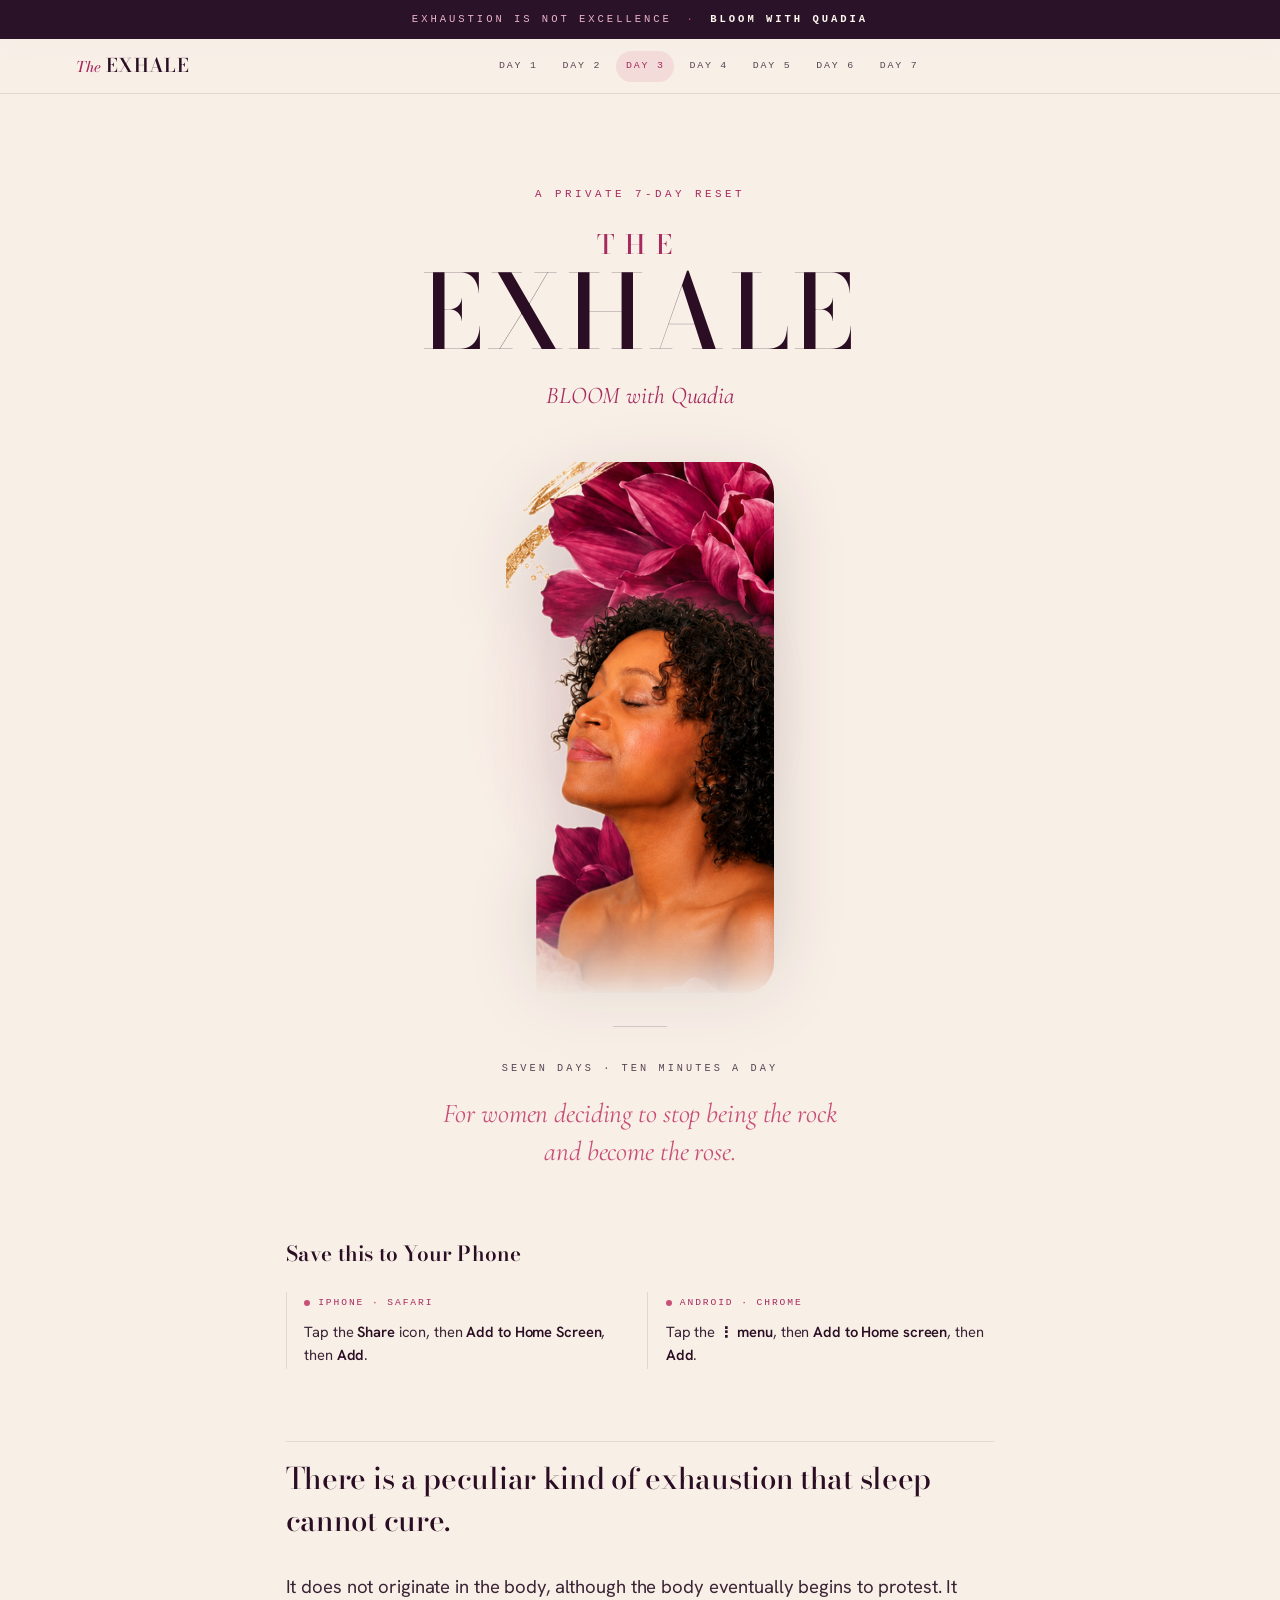
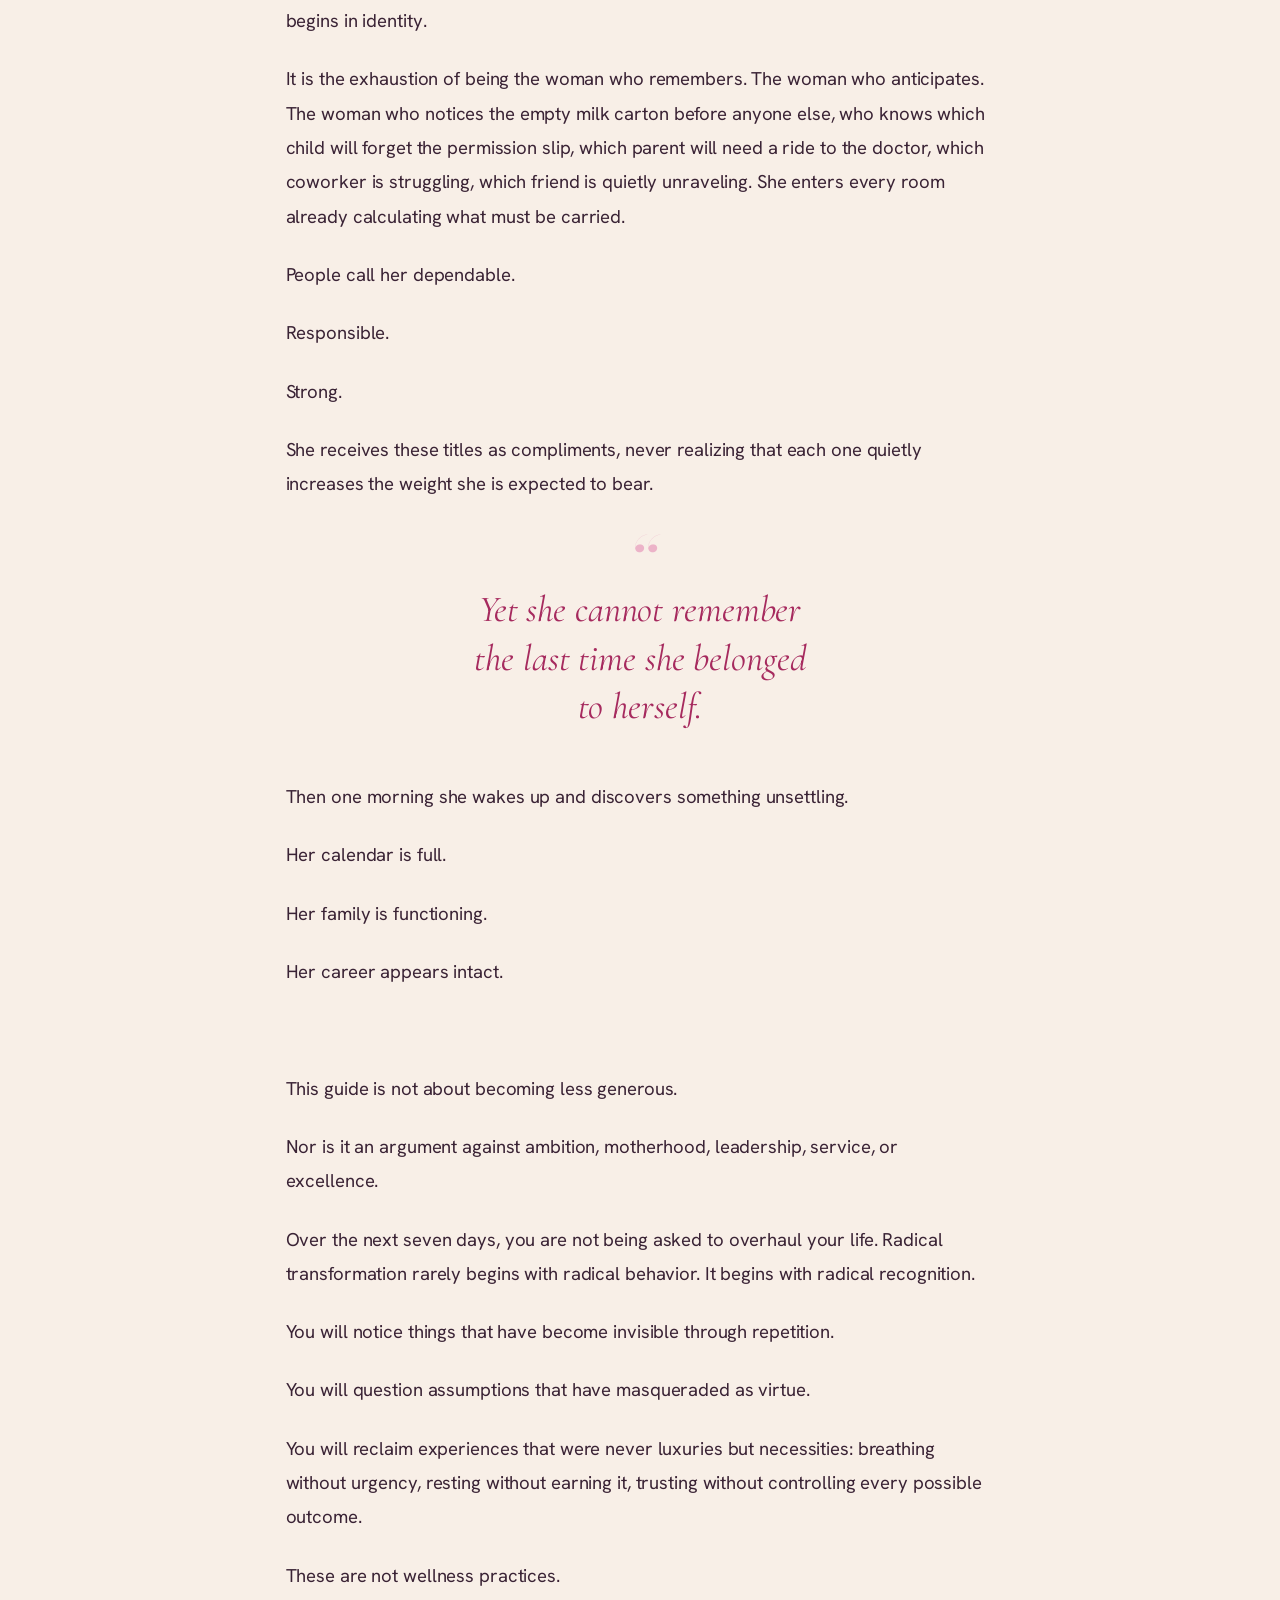
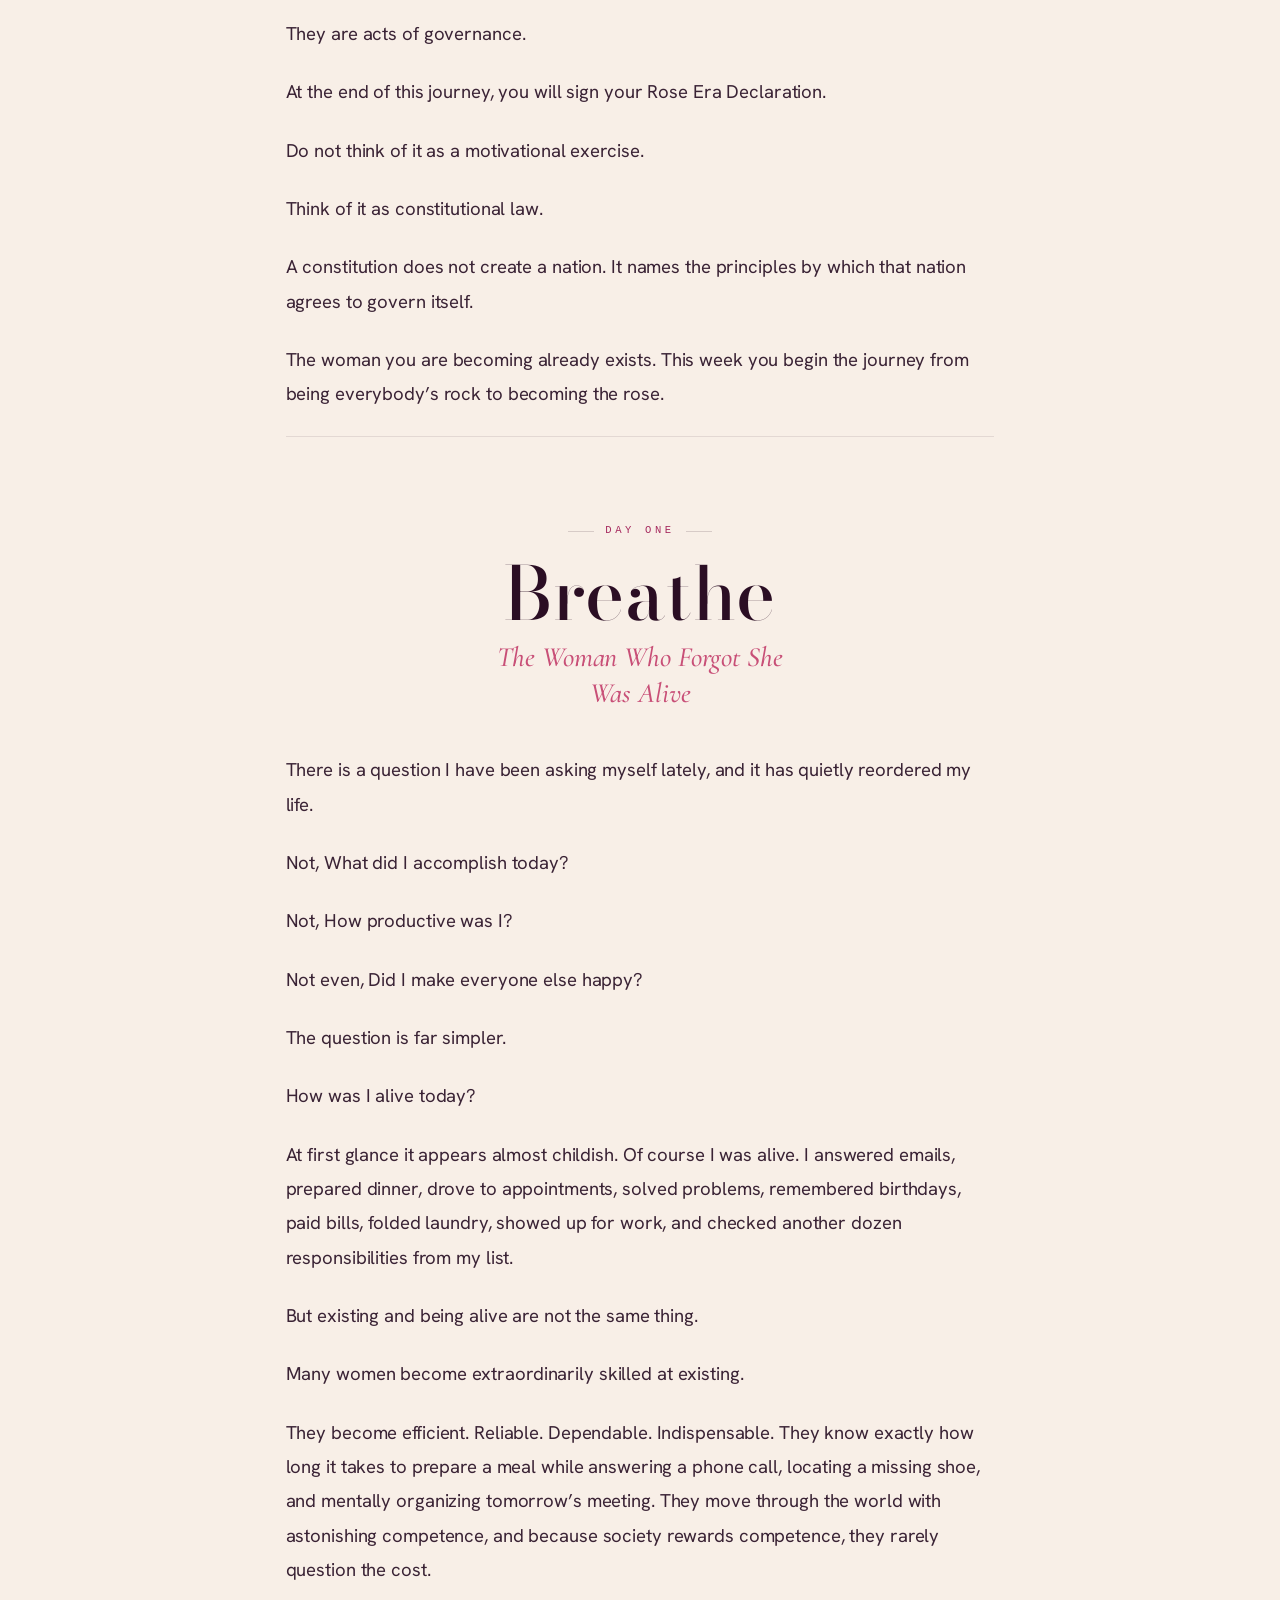
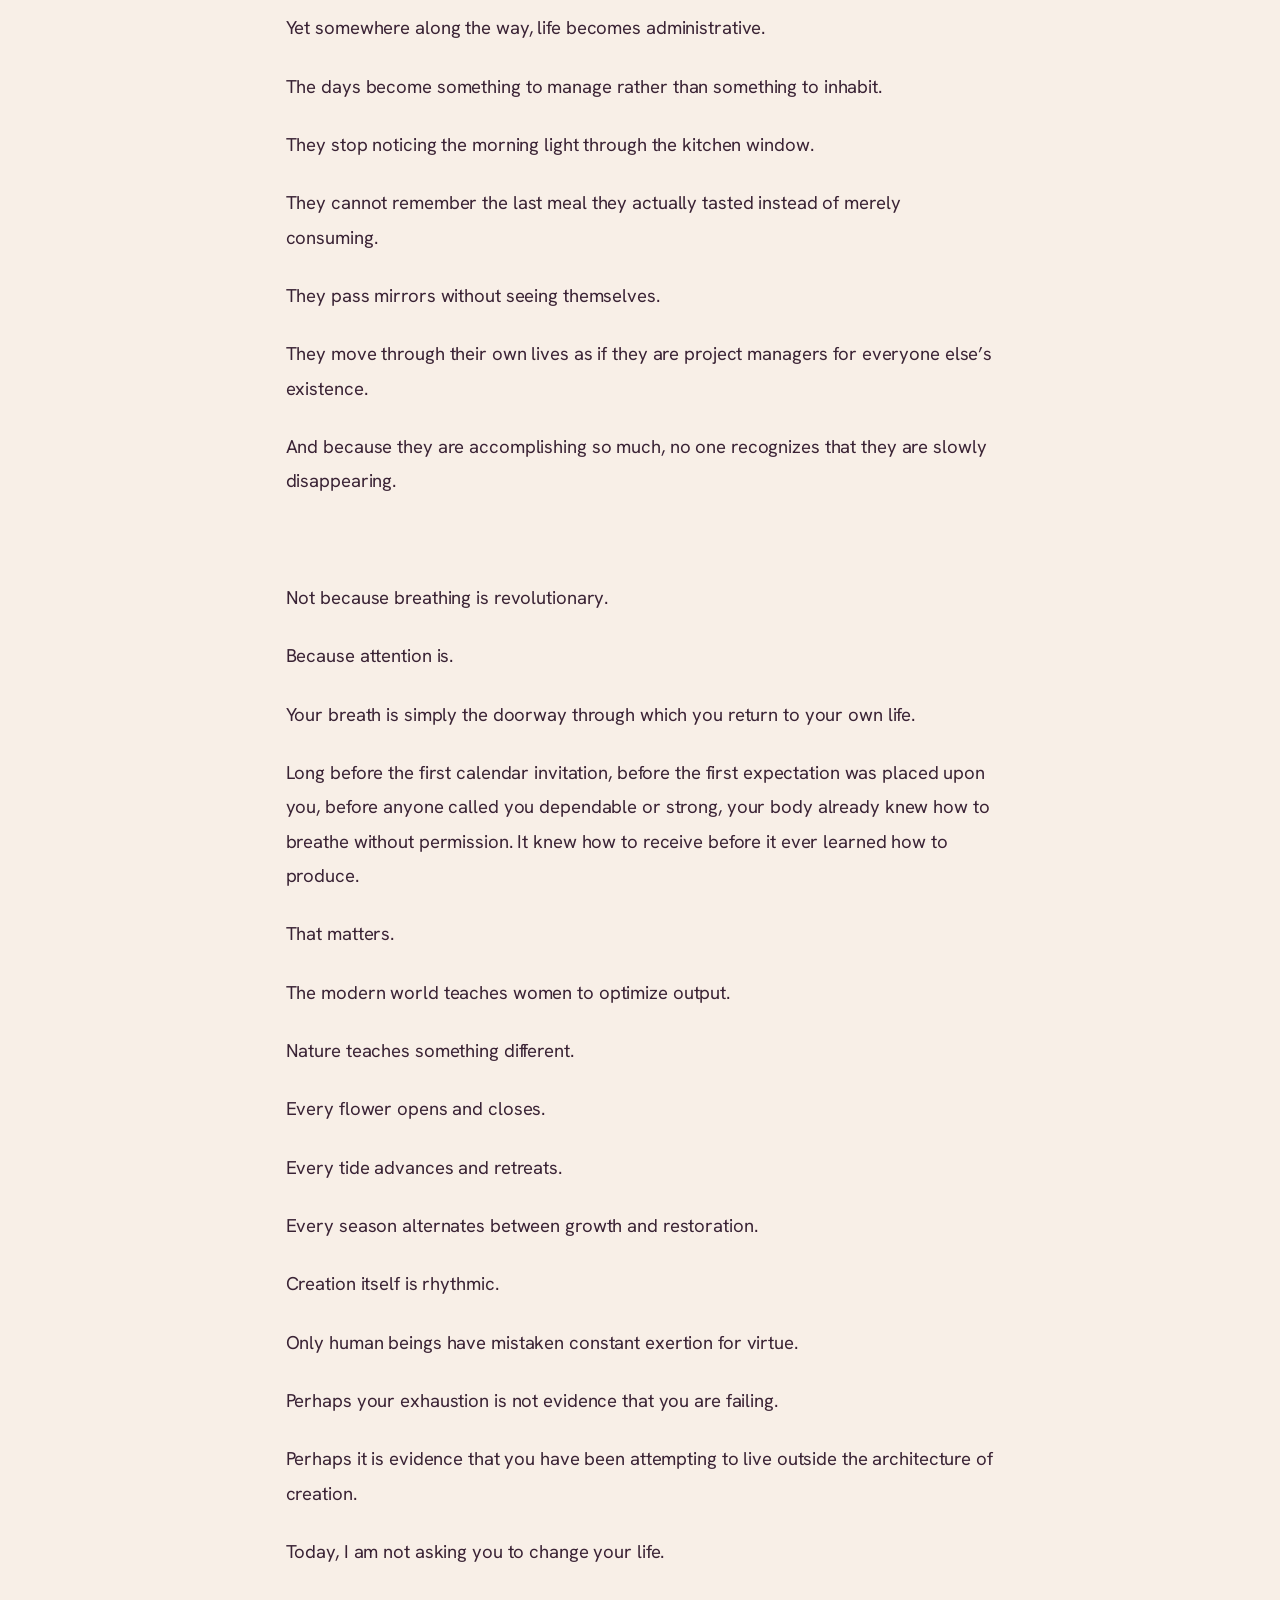
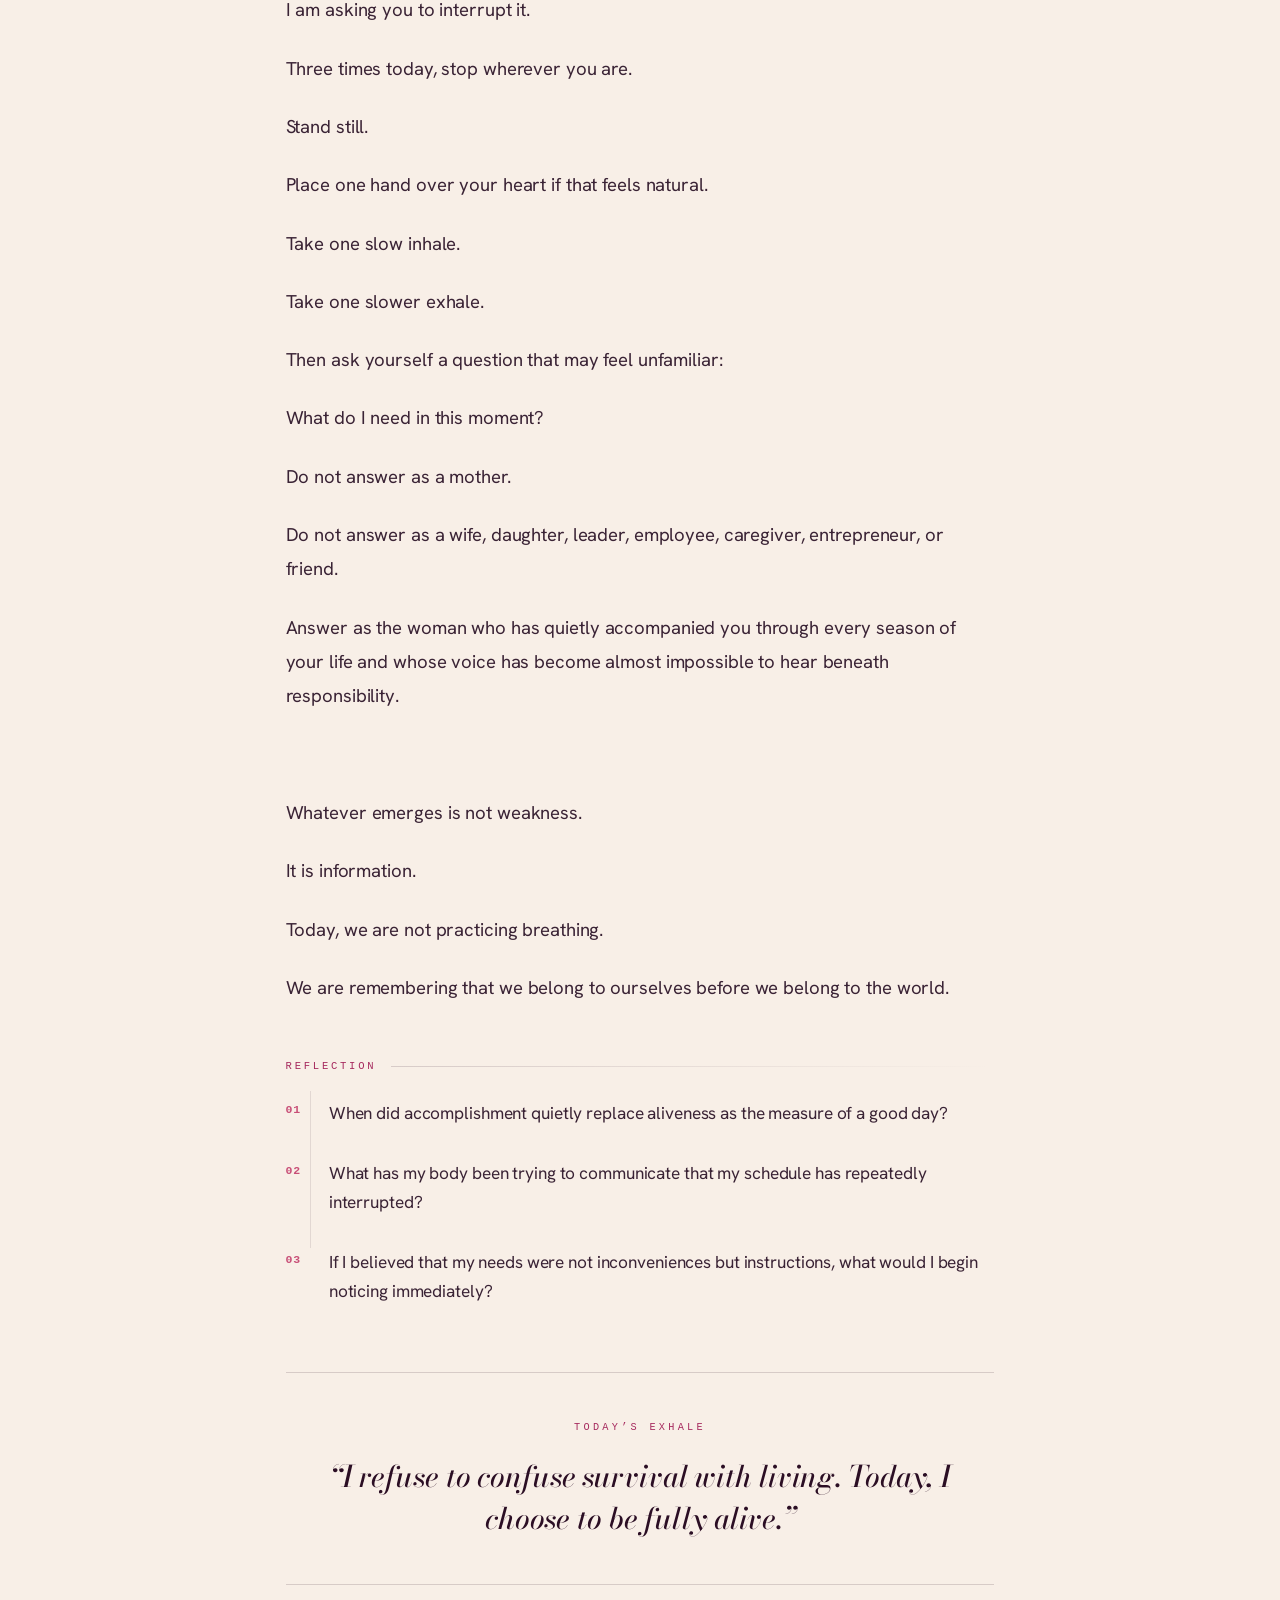
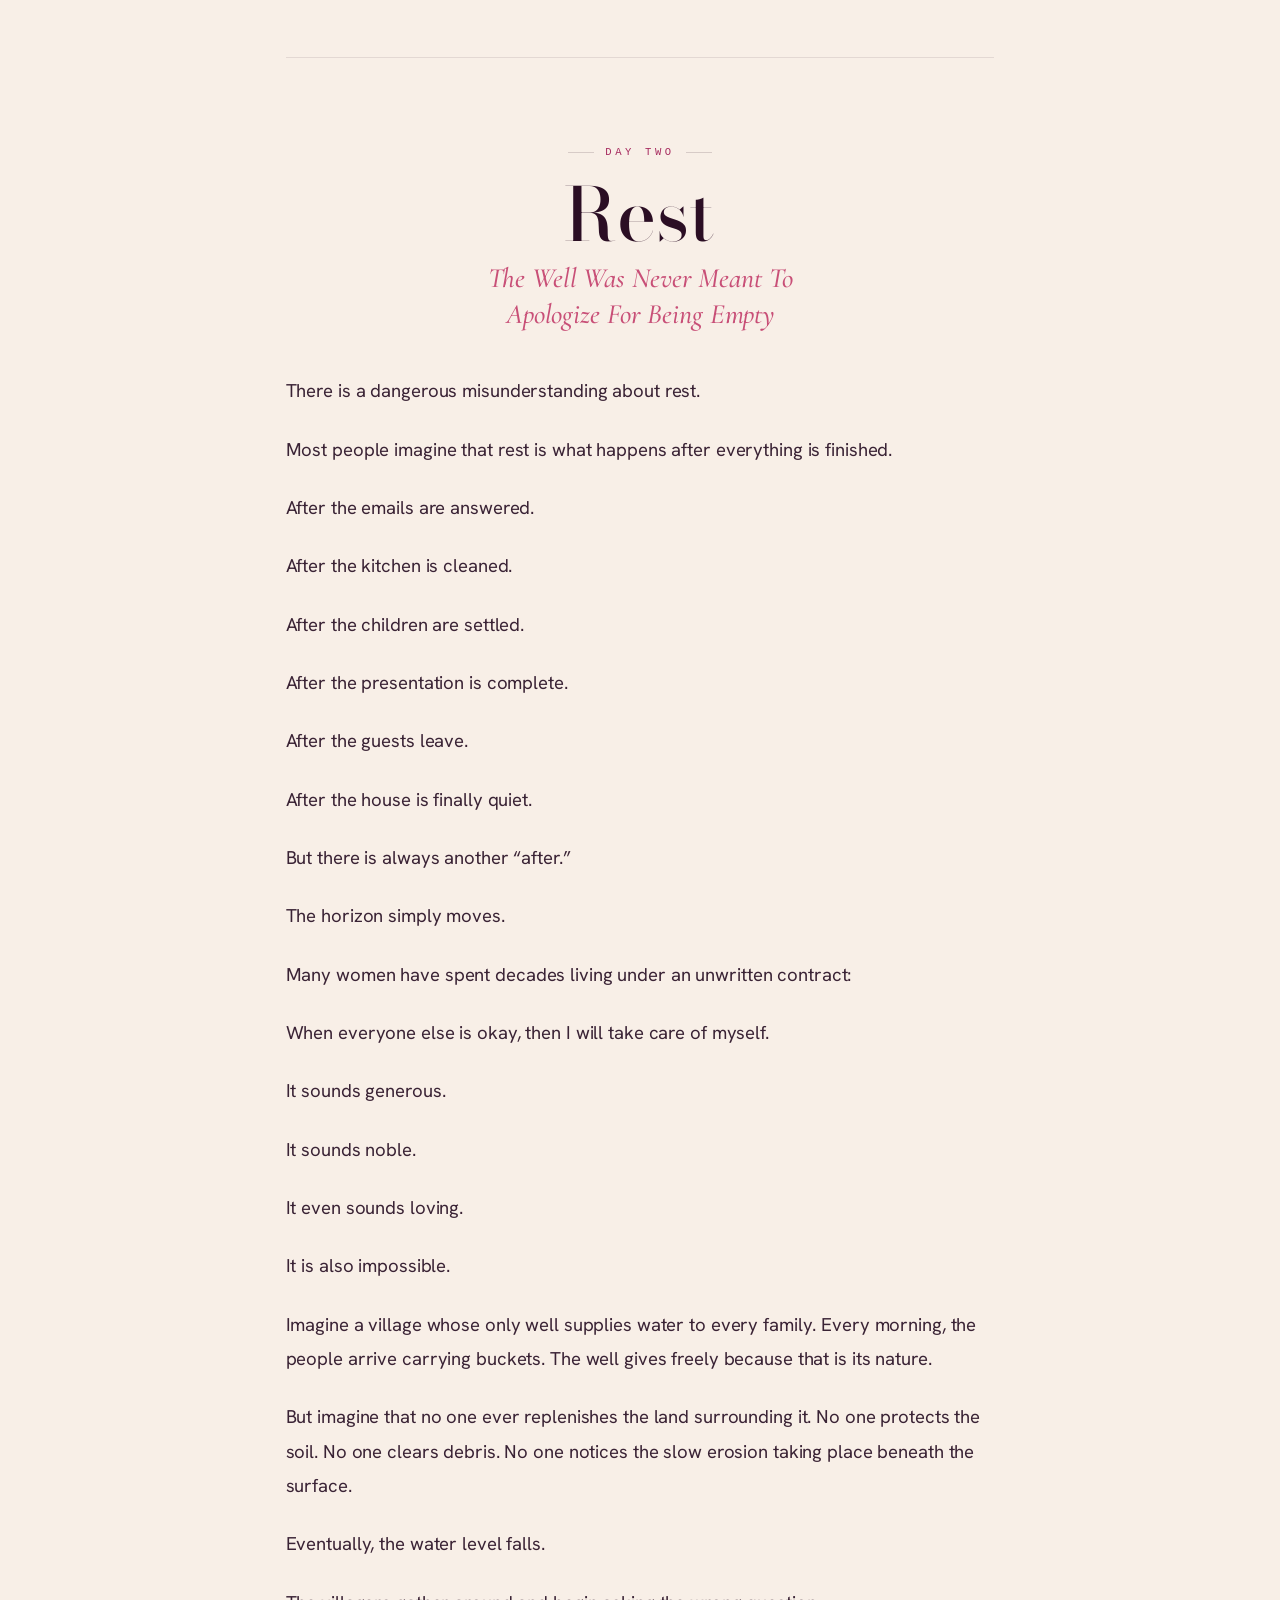
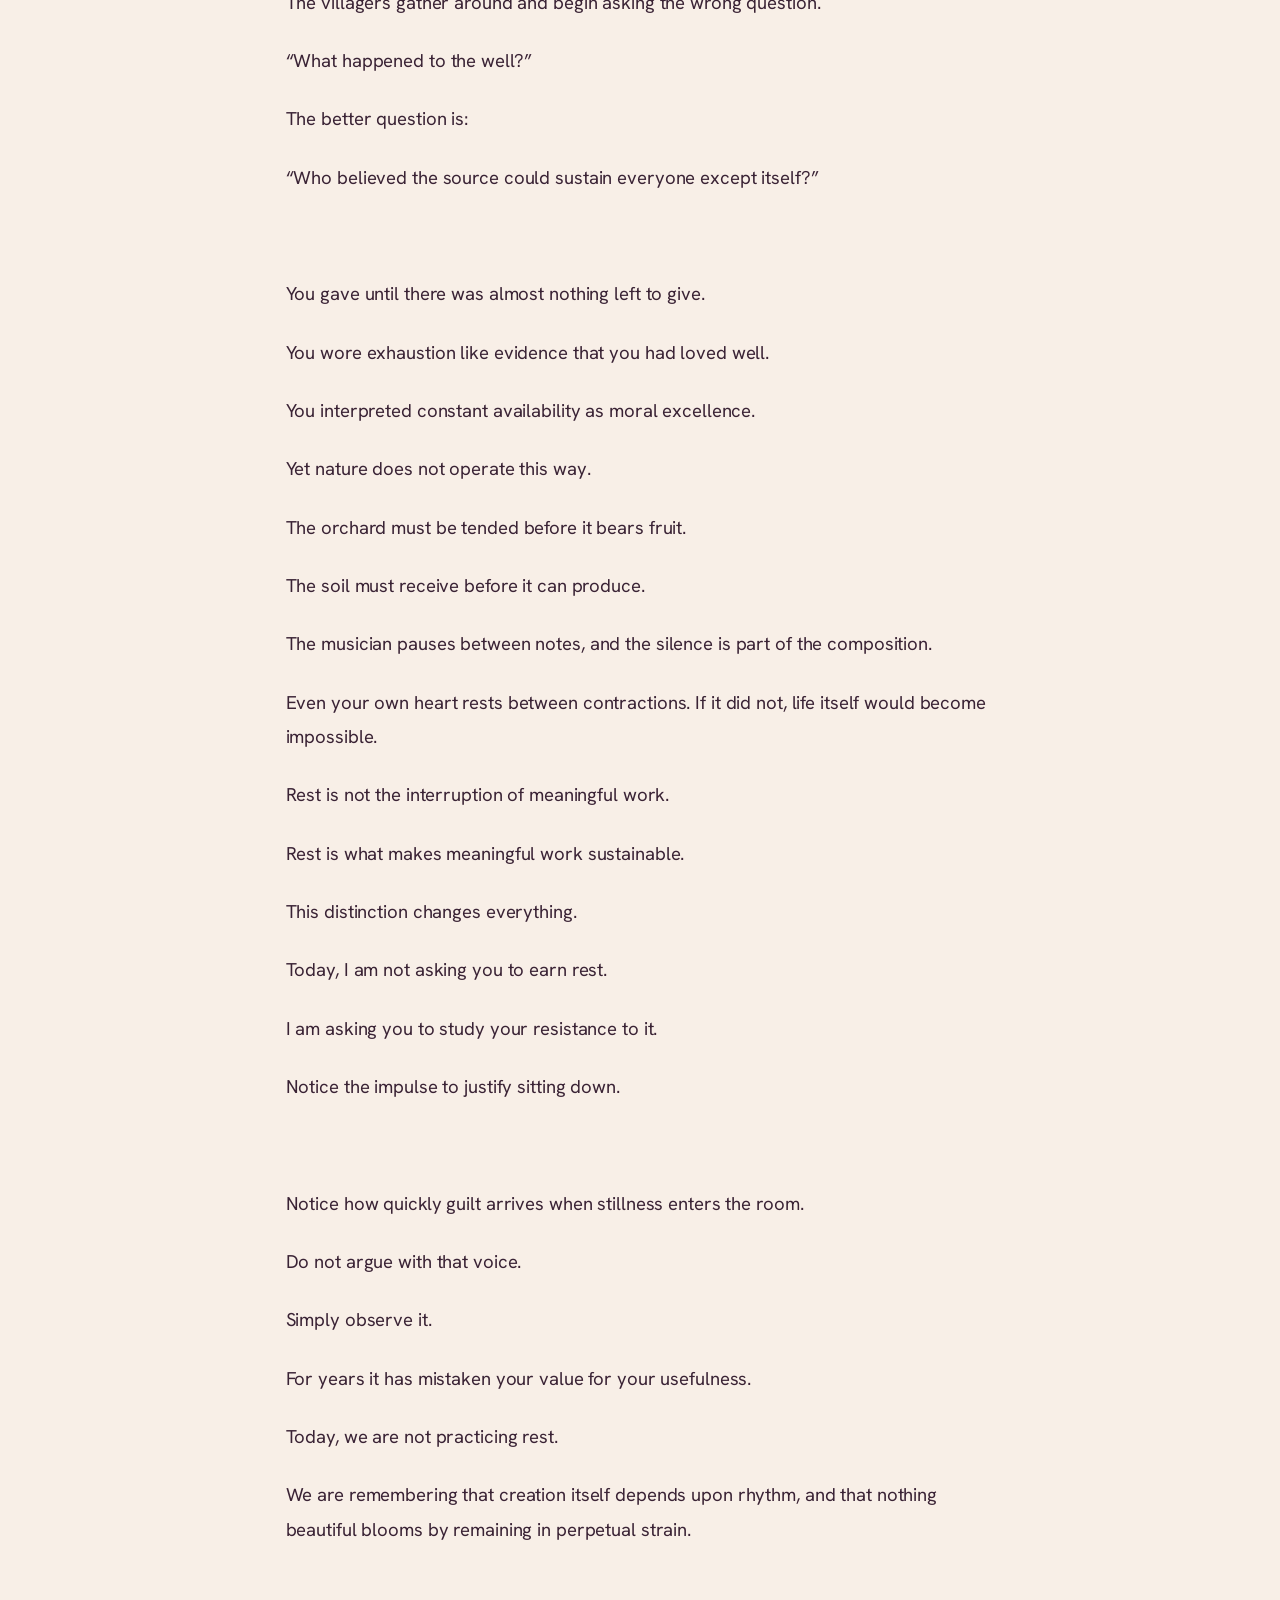
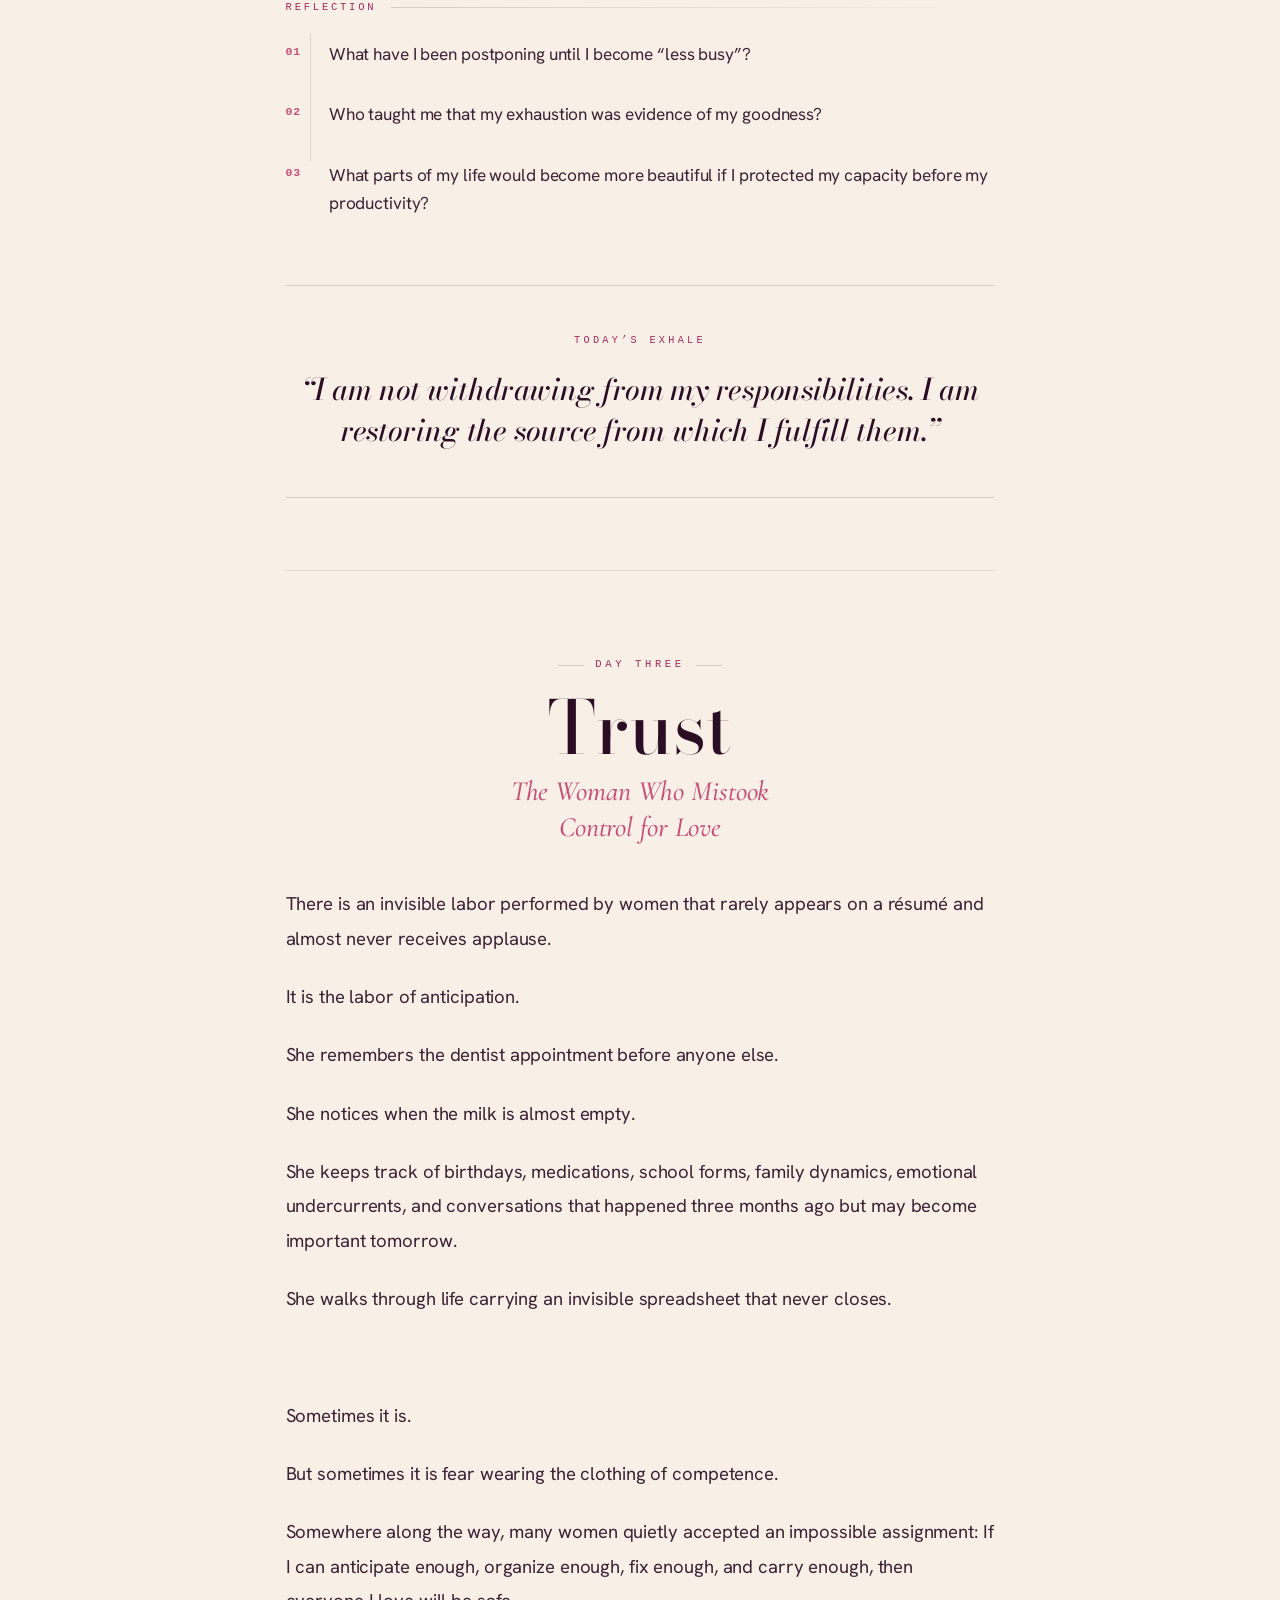
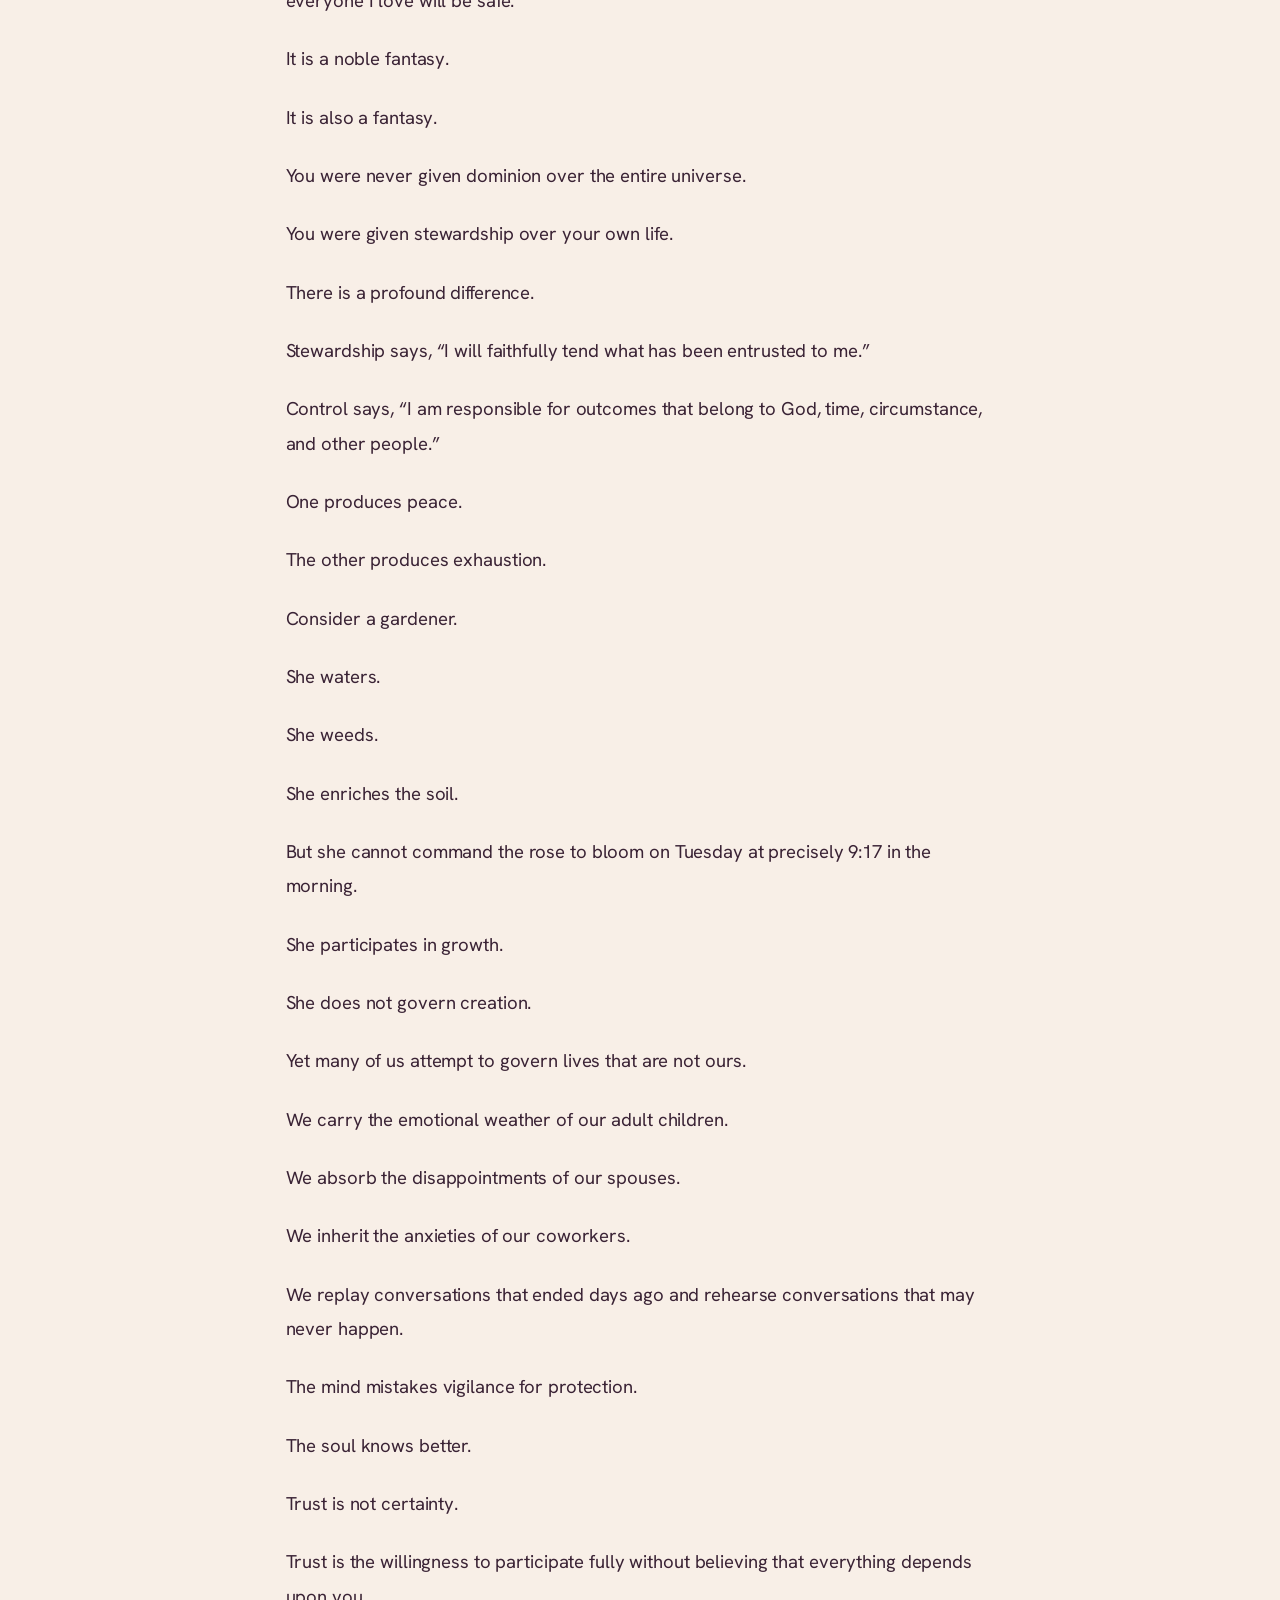
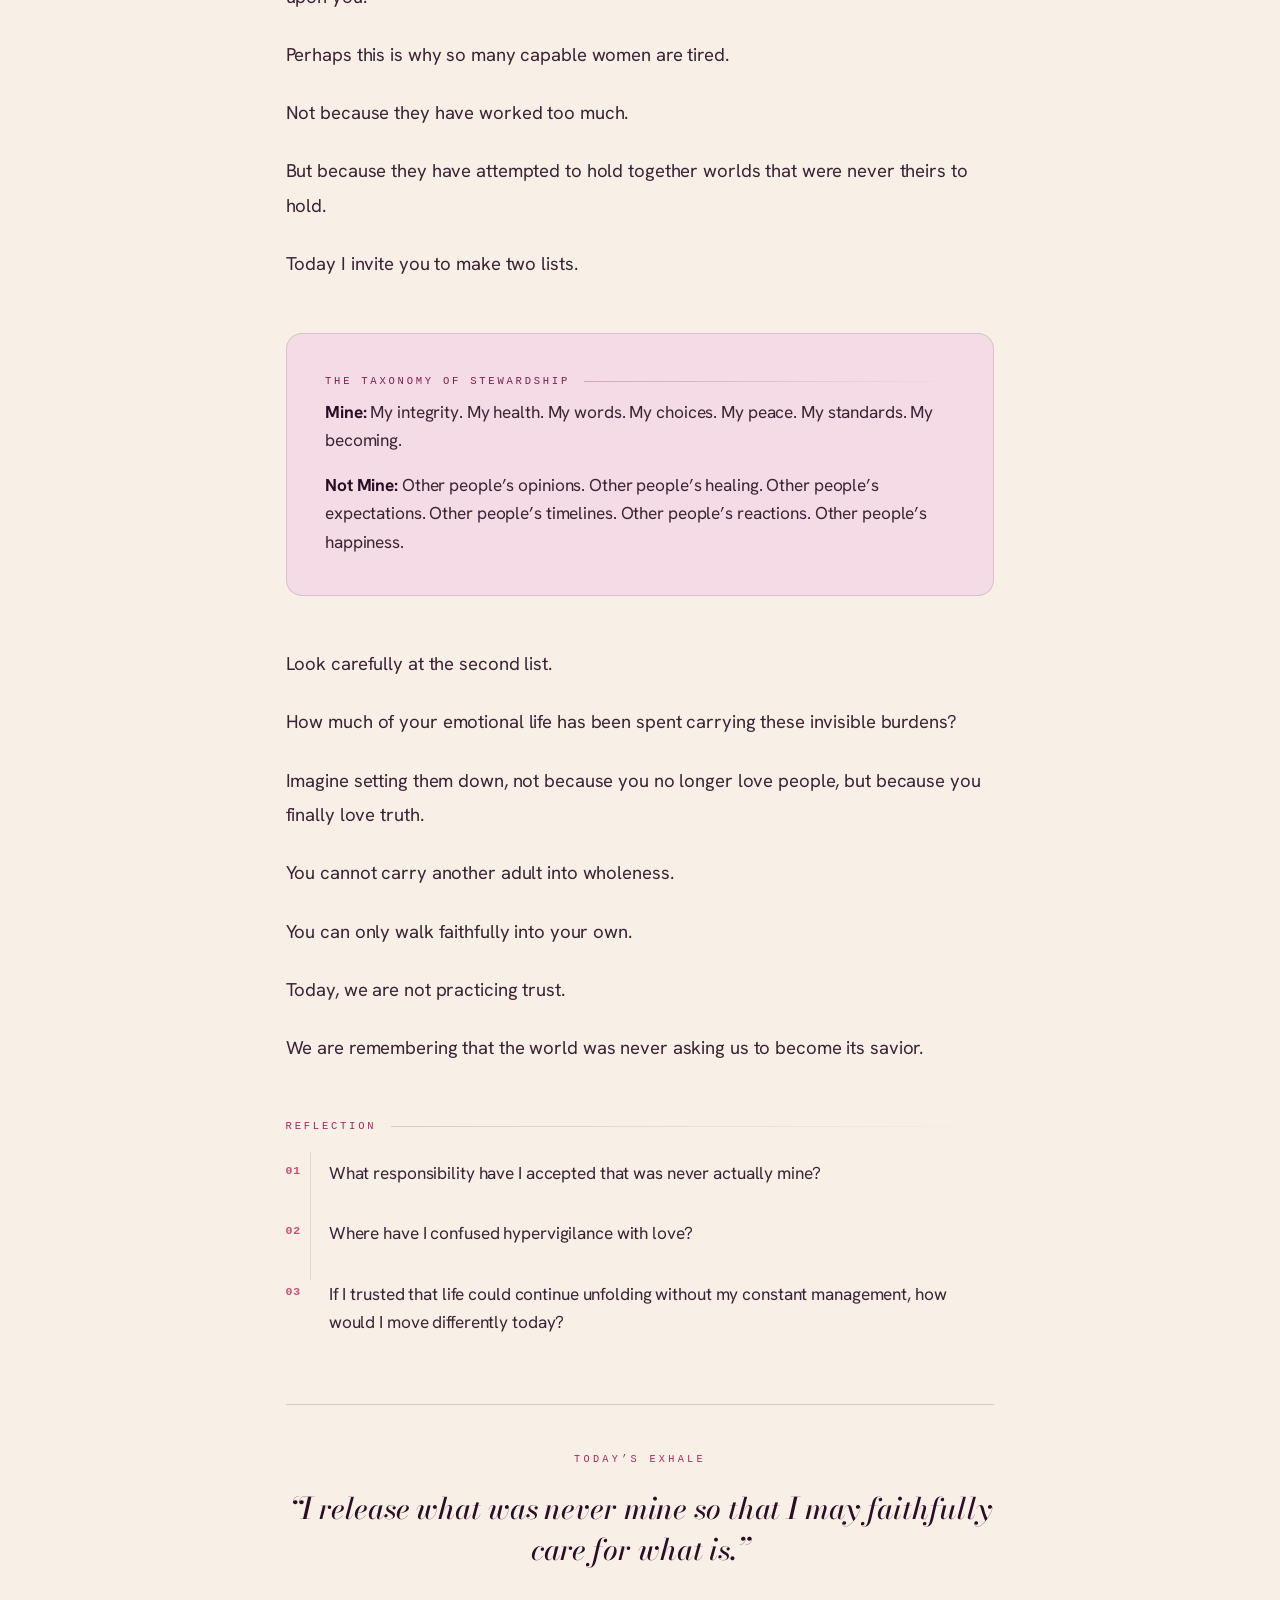
==== commit b4b295a5: "Add files via upload" ====
--- a/index.html
+++ b/index.html
@@ -3,400 +3,976 @@
 <head>
 <meta charset="UTF-8" />
 <meta name="viewport" content="width=device-width, initial-scale=1.0, viewport-fit=cover" />
-<title>The EXHALE · A free 7-day reset | BLOOM with Quadia</title>
-<meta name="description" content="The EXHALE: a free, private 7-day guided reflection for ambitious women who are privately exhausted. Seven short reflections, ten minutes a day. Begin free." />
-
-<meta property="og:title" content="The EXHALE · A free 7-day reset | BLOOM with Quadia" />
-<meta property="og:description" content="For the woman who still wants the life, the beauty, the impact, and the expansion, but refuses to pay for it with her body. Seven reflections. Ten minutes a day. Free." />
-<meta property="og:type" content="website" />
-<!-- <meta property="og:image" content="https://YOURDOMAIN.com/share.jpg" /> -->
+<title>The EXHALE · Your 7-Day Reset | BLOOM with Quadia</title>
+<meta name="description" content="The EXHALE, a private 7-day guided reflection for women deciding to stop being the rock and become the rose. Breathe, Rest, Trust, Receive, Beauty, Bloom." />
+
+<meta name="theme-color" content="#F8EFE7" />
+<meta name="apple-mobile-web-app-capable" content="yes" />
+<meta name="apple-mobile-web-app-title" content="The EXHALE" />
+<meta name="apple-mobile-web-app-status-bar-style" content="default" />
 
 <link rel="preconnect" href="https://fonts.googleapis.com" />
 <link rel="preconnect" href="https://fonts.gstatic.com" crossorigin />
-<link href="https://fonts.googleapis.com/css2?family=Bodoni+Moda:ital,opsz,wght@0,6..96,400;0,6..96,500;0,6..96,600;0,6..96,700;1,6..96,400;1,6..96,500;1,6..96,600&family=Cormorant+Garamond:wght@500;600&family=Great+Vibes&family=Hanken+Grotesk:wght@300;400;500;600;700;800&display=swap" rel="stylesheet" />
-
-<link rel="stylesheet" href="styles.css?v=19" />
-<link rel="preload" as="image" href="hero.png" fetchpriority="high" />
+<link href="https://fonts.googleapis.com/css2?family=Bodoni+Moda:ital,opsz,wght@0,6..96,400;0,6..96,500;0,6..96,600;0,6..96,700;1,6..96,400;1,6..96,500;1,6..96,600&family=Cormorant+Garamond:ital,wght@0,400;0,500;0,600;1,400;1,500&family=Great+Vibes&family=Hanken+Grotesk:wght@300;400;500;600;700;800&display=swap" rel="stylesheet" />
+
+<style>
+  /* =====================================================================
+     THE EXHALE, 7-Day Reset guide  ·  BLOOM with Quadia
+     Brand-matched to the landing page: Rose Era palette,
+     Bodoni Moda (display) + Hanken Grotesk (voice) + Cormorant (quotes).
+     ===================================================================== */
+  :root{
+    --ivory:    #F8EFE7;
+    --ivory-2:  #FBF4EC;
+    --paper:    #FFF8EF;
+    --oxblood:  #A62A5E;
+    --oxblood-2:#7E1F48;
+    --noir:     #2A1228;
+    --noir-2:   #160718;
+    --rose:     #C84F77;
+    --rose-2:   #E37D9B;
+    --blush:    #ECB3C8;
+    --cream-2:  #F4DBE5;
+    --ink:      #2B0E24;
+    --ink-body: #3A2335;
+    --ink-mute: #5A4452;
+    --gold:     #A62A5E;
+    --line:     rgba(43, 14, 36, 0.16);
+    --line-soft:rgba(43, 14, 36, 0.10);
+    --shadow:   0 38px 80px -44px rgba(22, 7, 24, 0.5);
+    --shadow-s: 0 18px 44px -28px rgba(22, 7, 24, 0.42);
+    --mono: ui-monospace, "SFMono-Regular", Menlo, "Roboto Mono", monospace;
+    --serif: "Bodoni Moda", Georgia, serif;
+    --sans: "Hanken Grotesk", system-ui, sans-serif;
+    --quote: "Cormorant Garamond", Georgia, serif;
+    --ease: cubic-bezier(0.22, 0.61, 0.27, 1);
+  }
+
+  *,*::before,*::after{ box-sizing:border-box; }
+  html{ scroll-behavior:smooth; -webkit-text-size-adjust:100%; }
+
+  body{
+    margin:0;
+    background:var(--ivory);
+    color:var(--ink-body);
+    font-family:var(--sans);
+    font-weight:400;
+    font-size:1.16rem;
+    line-height:1.85;
+    letter-spacing:-0.006em;
+    -webkit-font-smoothing:antialiased;
+    text-rendering:optimizeLegibility;
+    overflow-x:hidden;
+  }
+  img{ max-width:100%; display:block; }
+  a{ color:inherit; text-decoration:none; }
+  ::selection{ background:rgba(200,79,119,0.24); color:var(--ink); }
+
+  /* ---------------- SCROLL PROGRESS ---------------- */
+  .scroll-progress{ position:fixed; top:0; left:0; height:3px; width:100%; z-index:2000; background:transparent; }
+  .scroll-progress span{ display:block; height:100%; width:0%;
+    background:linear-gradient(90deg, var(--gold), var(--rose) 60%, var(--rose-2));
+    transition:width .08s linear; }
+
+  /* ---------------- MASTHEAD STRIP ---------------- */
+  .masthead{ background:var(--noir); color:var(--blush); text-align:center; }
+  .masthead .mh-inner{
+    font-family:var(--mono); font-size:.66rem; letter-spacing:.28em; text-transform:uppercase;
+    padding:.62rem 1rem; }
+  .masthead .mh-inner .sep{ color:var(--rose); padding:0 .5em; }
+  .masthead .mh-inner b{ color:var(--paper); font-weight:600; }
+
+  /* ---------------- STICKY NAV ---------------- */
+  .sticky-nav{ position:sticky; top:0; z-index:1000;
+    background:rgba(248,239,231,0.9); backdrop-filter:blur(14px); -webkit-backdrop-filter:blur(14px);
+    border-bottom:1px solid var(--line-soft); }
+  .nav-container{ max-width:1180px; margin:0 auto; padding:.6rem 1.6rem;
+    display:flex; align-items:center; justify-content:space-between; gap:1.5rem; }
+  .nav-brand{ font-family:var(--serif); font-weight:600; font-size:1.18rem;
+    letter-spacing:.02em; color:var(--ink); flex:none; }
+  .nav-brand .the{ font-style:italic; font-weight:500; font-size:.78em; color:var(--oxblood); margin-right:.28em; }
+  .nav-links{ display:flex; align-items:center; justify-content:center; flex:1; gap:.35rem;
+    overflow-x:auto; white-space:nowrap; -webkit-overflow-scrolling:touch; scrollbar-width:none; }
+  .nav-links::-webkit-scrollbar{ display:none; }
+  .nav-link{ font-family:var(--mono); font-size:.62rem; letter-spacing:.18em; text-transform:uppercase;
+    color:var(--ink-mute); font-weight:500; padding:.42rem .6rem; border-radius:100px;
+    transition:color .25s var(--ease), background .25s var(--ease); }
+  .nav-link:hover{ color:var(--oxblood); }
+  .nav-link.is-active{ color:var(--oxblood); background:var(--amber-soft, rgba(200,79,119,0.12)); }
+
+  /* ---------------- LAYOUT ---------------- */
+  .wrapper{ max-width:760px; margin:0 auto; padding:0 1.6rem; }
+
+  /* ---------------- HEADER / COVER ---------------- */
+  header.cover{ text-align:center; padding:clamp(3.4rem,7vw,6rem) 0 clamp(2.6rem,5vw,4rem); }
+  .cover .kicker{ font-family:var(--mono); font-size:.68rem; letter-spacing:.32em; text-transform:uppercase;
+    color:var(--oxblood); margin-bottom:1.8rem; }
+  .cover .wordmark{ font-family:var(--serif); font-weight:500; text-transform:uppercase;
+    font-size:clamp(3.4rem,11vw,6.4rem); line-height:.92; letter-spacing:.04em; color:var(--ink);
+    margin:0; }
+  .cover .wordmark .the{ display:block; font-size:.26em; letter-spacing:.42em; font-weight:500;
+    color:var(--oxblood); margin-bottom:.5rem; }
+  .cover .byline{ font-family:var(--quote); font-style:italic; font-size:clamp(1.15rem,3vw,1.5rem);
+    color:var(--gold); margin-top:.9rem; }
+  .cover .rule{ width:54px; height:1px; background:var(--line); margin:2rem auto; }
+  .cover .tag{ font-family:var(--mono); font-size:.64rem; letter-spacing:.3em; text-transform:uppercase;
+    color:var(--ink-mute); }
+  .cover .subtitle{ font-family:var(--quote); font-style:italic; font-size:clamp(1.3rem,3.6vw,1.7rem);
+    color:var(--rose); line-height:1.4; max-width:34ch; margin:1.1rem auto 0; }
+  .cover-portrait{ position:relative; margin:clamp(1.9rem,3.8vw,2.7rem) auto clamp(1.5rem,3vw,2.1rem);
+    width:clamp(202px,42vw,268px); border-radius:30px;
+    animation:portraitFloat 8s var(--ease) infinite; will-change:transform; }
+  .cover-portrait::before{ content:""; position:absolute; left:50%; top:46%; transform:translate(-50%,-50%);
+    width:126%; height:82%; border-radius:50%; z-index:0;
+    background:radial-gradient(ellipse at center, rgba(200,79,119,0.14), rgba(200,79,119,0.045) 48%, transparent 72%);
+    filter:blur(7px); }
+  .cover-portrait img{ position:relative; z-index:1; display:block; width:100%; height:auto; border-radius:30px;
+    filter:drop-shadow(0 20px 34px rgba(42,18,40,0.16)); }
+  @keyframes portraitFloat{ 0%,100%{ transform:translateY(0) } 50%{ transform:translateY(-7px) } }
+
+  /* ---------------- SAVE TO PHONE CARD ---------------- */
+  .keep-card{ max-width:760px; margin:0 auto clamp(3rem,6vw,4.5rem); padding:0 1.6rem; }
+  .keep-inner{ background:transparent; border:none; border-radius:0;
+    padding:0; box-shadow:none; }
+  .keep-head{ display:flex; align-items:center; gap:1rem; margin-bottom:1.1rem; }
+  .keep-head svg{ width:42px; height:42px; padding:9px; box-sizing:border-box; flex:none;
+    color:var(--oxblood); background:rgba(200,79,119,0.10);
+    border:1px solid rgba(200,79,119,0.18); border-radius:12px; }
+  .keep-head h4{ font-family:var(--serif); font-weight:600; font-size:1.3rem; color:var(--ink);
+    letter-spacing:.01em; margin:0; }
+  .keep-inner > p{ font-size:.98rem; line-height:1.7; color:var(--ink-mute); margin:0 0 1.4rem; }
+  .keep-steps{ display:grid; grid-template-columns:1fr 1fr; gap:.9rem; }
+  .keep-steps .step{ padding:.15rem 0 .15rem 1.1rem; border-left:1px solid var(--line-soft); }
+  .keep-steps .os{ display:flex; align-items:center; gap:.5rem; font-family:var(--mono);
+    font-size:.6rem; letter-spacing:.2em; text-transform:uppercase; color:var(--oxblood); margin-bottom:.5rem; }
+  .keep-steps .os::before{ content:""; width:6px; height:6px; border-radius:50%;
+    background:var(--rose); flex:none; }
+  .keep-steps .how{ font-size:.92rem; line-height:1.6; color:var(--ink-body); margin:0; }
+  .keep-steps .how b{ font-weight:600; color:var(--ink); }
+  @media(max-width:560px){ .keep-steps{ grid-template-columns:1fr; gap:1.2rem; } }
+
+  /* ---------------- INTRO ---------------- */
+  .intro{ padding-top:1rem; border-top:1px solid var(--line-soft); }
+  p{ margin:0 0 1.5rem; font-weight:400; }
+  p.lead-paragraph{ font-family:var(--serif); font-weight:500; font-size:clamp(1.4rem,3.6vw,1.85rem);
+    line-height:1.4; color:var(--ink); margin-bottom:1.8rem; letter-spacing:-0.01em; }
+
+  .quote-block{ font-family:var(--quote); font-style:italic; font-size:clamp(1.7rem,4.4vw,2.3rem);
+    color:var(--oxblood); text-align:center; max-width:22ch; margin:3rem auto; line-height:1.32;
+    position:relative; }
+  .quote-block::before{ content:"\201C"; font-family:var(--serif); font-size:4.2rem; color:var(--blush);
+    display:block; line-height:.4; margin-bottom:.6rem; }
+
+  /* ---------------- DAY SECTIONS ---------------- */
+  .day-section{ padding:clamp(3rem,6vw,4.5rem) 0; border-top:1px solid var(--line-soft);
+    scroll-margin-top:88px; }
+  .day-head{ text-align:center; margin-bottom:2.6rem; }
+  .day-badge{ font-family:var(--mono); font-size:.66rem; font-weight:500; letter-spacing:.34em;
+    text-transform:uppercase; color:var(--oxblood); display:inline-flex; align-items:center; gap:.7rem; }
+  .day-badge::before,.day-badge::after{ content:""; width:26px; height:1px; background:var(--line); }
+  h2.day-title{ font-family:var(--serif); font-weight:500; font-size:clamp(3rem,9vw,4.6rem);
+    color:var(--ink); line-height:1; letter-spacing:.01em; margin:.9rem 0 .5rem; }
+  h3.day-subtitle{ font-family:var(--quote); font-style:italic; font-weight:500;
+    font-size:clamp(1.35rem,3.6vw,1.75rem); color:var(--rose); line-height:1.3; margin:0 auto;
+    max-width:26ch; }
+
+  /* ---------------- REFLECTION CARD ---------------- */
+  .reflection-card{ counter-reset:rq; background:none; border:none; box-shadow:none;
+    border-radius:0; padding:0; margin:clamp(2.4rem,5vw,3.2rem) 0; }
+  .reflection-card h4{ display:flex; align-items:center; gap:.9rem; font-family:var(--mono);
+    font-size:.66rem; text-transform:uppercase; letter-spacing:.26em; color:var(--oxblood);
+    margin:0 0 .4rem; font-weight:500; white-space:nowrap; }
+  .reflection-card h4::after{ content:""; flex:1; height:1px;
+    background:linear-gradient(90deg, var(--line), transparent); }
+  .reflection-card p{ counter-increment:rq; margin:0; position:relative;
+    padding:1rem 0 1rem 2.7rem; font-size:1.08rem; line-height:1.65; }
+  .reflection-card p::before{ content:counter(rq,decimal-leading-zero); position:absolute;
+    left:0; top:1.12rem; font-family:var(--mono); font-size:.72rem; letter-spacing:.06em;
+    color:var(--rose); font-weight:600; }
+  .reflection-card p::after{ content:""; position:absolute; left:1.55rem; top:0; bottom:0;
+    width:1px; background:var(--line-soft); }
+  .reflection-card p:first-of-type::after{ top:.55rem; }
+  .reflection-card p:last-child::after{ bottom:auto; height:1rem; }
+  .reflection-card p strong{ color:var(--ink); }
+  /* taxonomy variant, stays a boxed card, no numbers/connector */
+  .taxonomy{ background:var(--cream-2); border:1px solid rgba(43,14,36,0.12);
+    border-radius:16px; padding:clamp(1.8rem,4vw,2.4rem); }
+  .taxonomy h4{ color:var(--oxblood-2); }
+  .taxonomy h4::after{ background:linear-gradient(90deg, rgba(126,31,72,0.28), transparent); }
+  .taxonomy p{ counter-increment:none; padding:0 0 1rem 0; }
+  .taxonomy p:last-child{ padding-bottom:0; }
+  .taxonomy p::before{ content:none; }
+  .taxonomy p::after{ content:none; }
+
+  /* ---------------- DECLARATION BOX (daily · liquid glass) ---------------- */
+  .declaration-box{ text-align:center; padding:clamp(2rem,5vw,2.8rem) 0; margin:2.4rem 0 0;
+    border-top:1px solid var(--line); border-bottom:1px solid var(--line); }
+  .declaration-box h4{ font-family:var(--mono); font-size:.64rem; text-transform:uppercase;
+    letter-spacing:.32em; color:var(--oxblood); margin:0 0 1.2rem; font-weight:500; }
+  .declaration-text{ font-family:var(--serif); font-style:italic; font-weight:500;
+    font-size:clamp(1.4rem,3.8vw,1.85rem); line-height:1.4; color:var(--ink); margin:0; }
+
+  /* ---------------- FINAL DECLARATION ---------------- */
+  .manifesto-section{ background:var(--paper); border:1px solid var(--line); border-radius:20px;
+    padding:clamp(2.6rem,6vw,4.2rem) clamp(1.8rem,5vw,3.4rem); margin:clamp(3.5rem,7vw,5rem) 0 0;
+    box-shadow:var(--shadow); position:relative; overflow:hidden; scroll-margin-top:88px; }
+  .manifesto-section::before{ content:""; position:absolute; inset:0 0 auto 0; height:5px;
+    background:linear-gradient(90deg, var(--gold), var(--rose), var(--oxblood-2)); }
+  .manifesto-header{ text-align:center; margin-bottom:2.8rem; }
+  .manifesto-header .kicker{ font-family:var(--mono); font-size:.64rem; letter-spacing:.32em;
+    text-transform:uppercase; color:var(--oxblood); margin-bottom:1.2rem; }
+  h2.manifesto-title{ font-family:var(--serif); font-weight:500; font-size:clamp(2.3rem,6vw,3.4rem);
+    color:var(--ink); line-height:1.02; letter-spacing:.01em; margin:0; }
+  .manifesto-subtitle{ font-family:var(--quote); font-style:italic; font-size:clamp(1.25rem,3.4vw,1.6rem);
+    color:var(--gold); margin-top:.7rem; }
+  .manifesto-section > p{ font-size:1.1rem; }
+  .manifesto-block{ margin:2.4rem 0; }
+  .manifesto-block h5{ font-family:var(--mono); font-size:.66rem; text-transform:uppercase;
+    letter-spacing:.24em; color:var(--rose); margin:0 0 1.1rem; font-weight:500; }
+  .manifesto-list{ list-style:none; padding:0; margin:0; }
+  .manifesto-item{ margin-bottom:.7rem; position:relative; padding-left:1.5rem; font-size:1.06rem;
+    line-height:1.6; }
+  .manifesto-item::before{ content:"\2022"; position:absolute; left:0; color:var(--rose); font-size:.9em; }
+
+  .archetype-resolution{ text-align:center; margin-top:3.4rem; padding-top:2.6rem;
+    border-top:1px solid var(--line); }
+  .resolution-text{ font-family:var(--serif); font-weight:500; font-size:clamp(2rem,6vw,3.2rem);
+    color:var(--ink); line-height:1.06; letter-spacing:.02em; margin:0 0 1rem; }
+  .resolution-attributes{ font-family:var(--mono); font-size:.72rem; text-transform:uppercase;
+    letter-spacing:.28em; color:var(--rose); }
+  .resolution-attributes .sig{ font-family:"Great Vibes", cursive; text-transform:none; letter-spacing:0;
+    font-size:2.2rem; color:var(--oxblood); display:block; margin-top:1.4rem; }
+
+  /* ---------------- CLAIM FORM (MailerLite) ---------------- */
+  .claim{ background:var(--ivory-2); color:var(--ink-body); border-radius:20px;
+    padding:clamp(2.6rem,6vw,4rem) clamp(1.8rem,5vw,3.2rem); margin:clamp(2.2rem,5vw,3rem) 0 0;
+    text-align:center; box-shadow:var(--shadow-s); border:1px solid var(--line-soft); }
+  .claim .kicker{ font-family:var(--mono); font-size:.64rem; letter-spacing:.32em; text-transform:uppercase;
+    color:var(--oxblood); margin-bottom:1.2rem; }
+  .claim h3{ font-family:var(--serif); font-weight:500; font-size:clamp(1.9rem,5vw,2.8rem);
+    color:var(--ink); line-height:1.08; letter-spacing:.01em; margin:0 0 1rem; }
+  .claim p.claim-lead{ color:var(--ink-mute); font-size:1.05rem; line-height:1.7;
+    max-width:46ch; margin:0 auto 2rem; }
+  .claim-form{ display:flex; gap:.7rem; max-width:520px; margin:0 auto; }
+  .claim-form input{ flex:1; min-width:0; font-family:var(--sans); font-size:1rem; color:var(--ink);
+    background:var(--paper); border:1px solid var(--line); border-radius:100px; padding:1rem 1.4rem;
+    outline:none; }
+  .claim-form input:focus{ border-color:var(--rose-2); box-shadow:0 0 0 3px rgba(227,125,155,0.3); }
+  .claim-form input::placeholder{ color:var(--ink-mute); }
+  .btn-claim{ flex:none; font-family:var(--sans); font-weight:600; font-size:.82rem;
+    letter-spacing:.06em; color:var(--oxblood); background:transparent;
+    border:1px solid var(--oxblood); border-radius:100px; padding:1rem 1.7rem; cursor:pointer;
+    display:inline-flex; align-items:center; gap:.5rem; transition:background .25s var(--ease), color .25s var(--ease), transform .25s var(--ease); }
+  .btn-claim:hover{ background:var(--oxblood); color:var(--paper); transform:translateY(-1px); }
+  .btn-claim .arr{ transition:transform .25s var(--ease); }
+  .btn-claim:hover .arr{ transform:translateX(3px); }
+  .claim-note{ font-family:var(--mono); font-size:.6rem; letter-spacing:.14em; text-transform:uppercase;
+    color:var(--ink-mute); margin:1.4rem 0 0; }
+  @media(max-width:560px){
+    .claim-form{ flex-direction:column; }
+    .btn-claim{ justify-content:center; }
+  }
+
+  /* ---------------- FOOTER ---------------- */
+  footer.guide-foot{ text-align:center; padding:clamp(3.5rem,7vw,5rem) 1.6rem clamp(3rem,6vw,4rem); }
+  footer.guide-foot .fw{ font-family:var(--serif); font-weight:600; font-size:1.15rem; letter-spacing:.02em;
+    color:var(--ink); }
+  footer.guide-foot .fw .the{ font-style:italic; font-weight:500; font-size:.8em; color:var(--oxblood); }
+  footer.guide-foot .fmeta{ font-family:var(--mono); font-size:.62rem; letter-spacing:.24em;
+    text-transform:uppercase; color:var(--ink-mute); margin-top:.9rem; }
+
+  /* ---------------- REVEAL ---------------- */
+  .reveal{ opacity:0; transform:translateY(16px); transition:opacity .8s var(--ease), transform .8s var(--ease); }
+  .reveal.in{ opacity:1; transform:none; }
+  @media(prefers-reduced-motion:reduce){ .reveal{ opacity:1; transform:none; } html{ scroll-behavior:auto; }
+    .cover-portrait, .cover-portrait::before{ animation:none; } }
+
+  @media(max-width:640px){
+    body{ font-size:1.08rem; line-height:1.8; }
+    .nav-brand .full{ display:none; }
+  }
+</style>
 </head>
 
 <body id="top">
 
-  <!-- ============ MASTHEAD (single static brand strip) ============ -->
-  <header class="masthead" id="masthead">
-    <div class="mh-strip">Exhaustion is not excellence <span class="sep">·</span> <span class="mh-brand">BLOOM with Quadia</span></div>
+  <div class="scroll-progress" aria-hidden="true"><span id="progressBar"></span></div>
+
+  <!-- ============ MASTHEAD ============ -->
+  <div class="masthead">
+    <div class="mh-inner">Exhaustion is not excellence <span class="sep">&middot;</span> <b>BLOOM with Quadia</b></div>
+  </div>
+
+  <!-- ============ STICKY NAV ============ -->
+  <nav class="sticky-nav">
+    <div class="nav-container">
+      <a href="#top" class="nav-brand"><span class="the">The</span><span class="full">EXHALE</span></a>
+      <div class="nav-links">
+        <a href="#day1" class="nav-link">Day 1</a>
+        <a href="#day2" class="nav-link">Day 2</a>
+        <a href="#day3" class="nav-link">Day 3</a>
+        <a href="#day4" class="nav-link">Day 4</a>
+        <a href="#day5" class="nav-link">Day 5</a>
+        <a href="#day6" class="nav-link">Day 6</a>
+        <a href="#declaration" class="nav-link">Day 7</a>
+      </div>
+    </div>
+  </nav>
+
+  <!-- ============ COVER ============ -->
+  <header class="cover">
+    <div class="wrapper">
+      <div class="kicker reveal">A private 7-day reset</div>
+      <h1 class="wordmark reveal d1"><span class="the">The</span>EXHALE</h1>
+      <div class="byline reveal d1">BLOOM with Quadia</div>
+      <figure class="cover-portrait reveal d1">
+        <img src="quadia-bust.png" alt="Quadia, founder of BLOOM, crowned in peonies with her eyes softly closed" />
+      </figure>
+      <div class="rule reveal d2"></div>
+      <div class="tag reveal d2">Seven days &middot; Ten minutes a day</div>
+      <p class="subtitle reveal d2">For women deciding to stop being the rock and become the rose.</p>
+    </div>
   </header>
 
-  <!-- ============ COVER / HERO ============ -->
-  <section class="cover">
-    <div class="wrap">
-      <div class="cover-grid">
-
-        <div class="cover-left">
-          <span class="label brand reveal" style="margin-bottom:1.4rem;">A private 7-day return to rest</span>
-          <h1 class="cover-hook reveal d1">For the woman who still wants the life, the beauty, the money, but refuses to pay for it with her body and her well-being.</h1>
-          <p class="cover-sub reveal d2"><strong>The EXHALE is a free, 7-day guided reflection for ambitious women who are privately exhausted.</strong> Seven short reflections, ten minutes a day. You set down the guilt, and lead from a full cup instead of an empty one. Your welcome email arrives with your private link to The EXHALE, so you can begin tonight.</p>
-
-          <div class="cover-cta">
-            <!-- ============================================================
-                 SIGNUP · COVER  (MailerLite — see notes at bottom of file)
-            ============================================================ -->
-            <form class="signup reveal d3 ml-subscribe-form ml-subscribe-form-43328577" action="https://assets.mailerlite.com/jsonp/2458368/forms/191920584730347233/subscribe" method="post" target="ml_iframe" data-redirect="thank-you.html" novalidate>
-              <input type="email" name="fields[email]" placeholder="Your email address" required aria-label="Your email address" autocomplete="email" />
-              <button type="submit" class="btn btn--amber">Begin the EXHALE, free <span class="arr" aria-hidden="true">&rarr;</span></button>
-              <input type="hidden" name="ml-submit" value="1" />
-              <input type="hidden" name="anticsrf" value="true" />
-            </form>
-            <p class="form-note reveal d3"><b>No card. No spam.</b> Your welcome email arrives with your private link to The EXHALE, and unsubscribing takes one tap.</p>
-
-            <div class="cover-trust reveal d4">
-              <span class="ct">
-                <svg viewBox="0 0 24 24" fill="none" stroke="currentColor" stroke-width="1.7" aria-hidden="true"><path d="M20 6 9 17l-5-5"/></svg>
-                Completely free
-              </span>
-              <span class="ct">
-                <svg viewBox="0 0 24 24" fill="none" stroke="currentColor" stroke-width="1.6" aria-hidden="true"><rect x="4" y="10" width="16" height="11" rx="2"/><path d="M8 10V7a4 4 0 0 1 8 0v3"/></svg>
-                Private &amp; yours to keep
-              </span>
-              <span class="ct">Guided by <strong style="color:var(--oxblood)">Quadia</strong></span>
-            </div>
-          </div>
+  <!-- ============ SAVE TO YOUR PHONE ============ -->
+  <div class="keep-card">
+    <div class="keep-inner reveal">
+      <div class="keep-head">
+        <h4>Save this to Your Phone</h4>
+      </div>
+      <div class="keep-steps">
+        <div class="step">
+          <div class="os">iPhone &middot; Safari</div>
+          <p class="how">Tap the <b>Share</b> icon, then <b>Add to Home Screen</b>, then <b>Add</b>.</p>
         </div>
-
-        <div class="cover-right reveal d2">
-          <div class="cover-img">
-            <!-- ============================================================
-                 HERO VIDEO — drop the mp4 in when ready.
-                 Add: <source src="hero-exhale.mp4" type="video/mp4" />
-                 The poster image shows until the video is added.
-            ============================================================ -->
-            <video class="cover-vid" poster="hero.png" autoplay muted loop playsinline preload="none" aria-label="BLOOM hero">
-              <!-- <source src="hero-exhale.mp4" type="video/mp4" /> -->
-            </video>
-          </div>
+        <div class="step">
+          <div class="os">Android &middot; Chrome</div>
+          <p class="how">Tap the <b>&#8942; menu</b>, then <b>Add to Home screen</b>, then <b>Add</b>.</p>
         </div>
-
-      </div>
-    </div>
-  </section>
-
-  <!-- ============ PROBLEM · name the tired ============ -->
-  <section class="manifesto on-dark">
-    <div class="wrap">
-      <span class="label reveal" style="margin-bottom:2rem;">First, the part no one says out loud</span>
-      <p class="lede reveal d1">You are carrying more than anyone has ever named.<span class="now">Including you.</span></p>
-      <div class="mf-foot">
-        <p class="reveal">You sleep and wake up tired anyway. You finally sit down and your mind keeps working. You have built a life that looks like it works, and still, something in you feels slightly out of reach.</p>
-        <p class="pull reveal d1">Strong is conditioning, not identity.</p>
-      </div>
-    </div>
-  </section>
-
-  <!-- ============ AGITATE · the tired that sleep cannot touch ============ -->
-  <section class="spread paper">
-    <div class="wrap">
-      <div class="spread-grid">
-        <div class="spread-media reveal">
-          <img class="ph-img" src="editorial-portrait.png" alt="A woman in a deep plum tulle gown resting on a bench in soft daylight" loading="lazy" decoding="async" data-parallax="0.05" />
-        </div>
-        <div>
-          <div class="kick reveal"><span class="label">Does this sound like you?</span></div>
-          <h2 class="reveal d1">The tired that success does not fix.</h2>
-          <div class="body">
-            <p class="reveal d1">You remember everything, handle everything, anticipate everything, and quietly wonder why your own life can feel one step away. It is the tired of being needed, but rarely valued. You are not failing at resting. You have simply never been allowed to slow down.</p>
-          </div>
-          <p class="close-line reveal">The EXHALE lets you stop treating your exhaustion as a personal failure.</p>
-        </div>
-      </div>
-    </div>
-  </section>
-
-  <!-- ============ THE BLOOM MODEL · the identity you step into ============ -->
-  <section class="creedx">
-    <span class="bignum" aria-hidden="true">B</span>
-    <div class="wrap">
-      <span class="label reveal">The BLOOM Model</span>
-      <p class="cx-lead reveal d1">A woman who rests and tends to herself does not apologize for conserving her energy. She does not mistake stillness for <em>insignificance</em>.</p>
-      <div class="cx-grid">
-        <div class="cx-body reveal d1">
-          <p>She understands that her body belongs to the rhythm of life, not the economy of self-neglect. This is not about doing less. It is about becoming a woman whose <strong>beauty, ambition, clarity, delight, and power are no longer funded by depletion</strong>.</p>
-          <p class="cx-mid">Rest is the condition that makes ambition sustainable, beautiful, and whole.</p>
-        </div>
-        <div class="cx-she-wrap">
-          <div class="cx-anti-h reveal d2">She is</div>
-          <ul class="cx-anti reveal d2">
-            <li>Ambitious <b>without being exhausted</b>.</li>
-            <li>Powerful <b>without being hardened</b>.</li>
-            <li>Productive <b>without being depleted</b>.</li>
-            <li>Beautiful <b>without being shallow</b>.</li>
-            <li>Peaceful <b>without being anxious</b>.</li>
-          </ul>
-        </div>
-      </div>
-    </div>
-  </section>
-
-  <!-- ============ HOW IT WORKS · three simple steps ============ -->
-  <section class="how">
-    <div class="wrap">
-      <div class="how-head">
-        <span class="label reveal">How it works</span>
-        <p class="how-kicker reveal">This is the woman the next seven days are for.</p>
-        <h2 class="reveal d1">Three steps. Then you simply begin.</h2>
-        <p class="reveal d1">Nothing to schedule. Nothing to manage. The EXHALE was written to give you peace of mind, not another task.</p>
-      </div>
-      <div class="how-grid">
-        <div class="how-step reveal">
-          <div class="hs-n">1</div>
-          <h3>Add your email</h3>
-          <p>One field, one click. No app to download, no account to build, no card, ever.</p>
-        </div>
-        <div class="how-step reveal d1">
-          <div class="hs-n">2</div>
-          <h3>Your private link arrives</h3>
-          <p>Check your inbox for your welcome email. One tap opens The EXHALE: a beautiful private page, not a clumsy PDF, that saves to your home screen and opens at 2am or 2pm, right from your phone. You can start Day One tonight.</p>
-        </div>
-        <div class="how-step reveal d2">
-          <div class="hs-n">3</div>
-          <h3>A companion email each day</h3>
-          <p>Each morning for seven days, a short reflection lands in your inbox to walk you into that day's breath. By the seventh, the guilt is quieter, your mind is calmer, and you have proof that resting increases your capacity. It does not diminish it.</p>
-        </div>
-      </div>
-      <div class="how-foot reveal d2">
-        <div class="reassure">
-          <span class="ra"><svg viewBox="0 0 24 24" fill="none" stroke="currentColor" stroke-width="1.7" aria-hidden="true"><path d="M20 6 9 17l-5-5"/></svg> Completely free</span>
-          <span class="ra"><svg viewBox="0 0 24 24" fill="none" stroke="currentColor" stroke-width="1.7" aria-hidden="true"><path d="M20 6 9 17l-5-5"/></svg> Private &amp; yours to keep</span>
-          <span class="ra"><svg viewBox="0 0 24 24" fill="none" stroke="currentColor" stroke-width="1.7" aria-hidden="true"><path d="M20 6 9 17l-5-5"/></svg> Unsubscribe in one click</span>
-        </div>
-      </div>
-    </div>
-  </section>
-
-  <!-- ============ MARQUEE (moved below How It Works) ============ -->
-  <div class="ticker" aria-hidden="true">
-    <div class="track">
-      <span><span class="t">Exhaustion is not excellence</span><span class="dot">✦</span><span class="t">Rest is your birthright</span><span class="dot">✦</span><span class="t">You are allowed to want more</span><span class="dot">✦</span><span class="t">Softness is not weakness</span><span class="dot">✦</span></span>
-      <span><span class="t">Exhaustion is not excellence</span><span class="dot">✦</span><span class="t">Rest is your birthright</span><span class="dot">✦</span><span class="t">You are allowed to want more</span><span class="dot">✦</span><span class="t">Softness is not weakness</span><span class="dot">✦</span></span>
+      </div>
     </div>
   </div>
 
-  <!-- ============ WHAT'S INSIDE · the 7-day transformation ============ -->
-  <section class="breaths on-dark" id="inside">
-    <div class="wrap">
-      <div class="bx-head">
-        <span class="valueline reveal">The free 7-day reflection</span>
-        <h2 class="reveal d1" style="margin-top:1rem;">Seven Breaths</h2>
-      </div>
-
-      <div class="qfeature reveal">
-        <p>“Only human beings have mistaken constant exertion for virtue. Perhaps your exhaustion is not evidence that you are failing. Perhaps it is evidence that you have been attempting to live outside the architecture of creation.”</p>
-        <div class="qby">From Day One · Breathe</div>
-        <div class="qby-name">Quadia<span>Founder of BLOOM</span></div>
-      </div>
-
-      <div class="verses">
-        <div class="verse reveal"><div class="vn">I</div><div><div class="vt">Breathe</div><div class="vd">You return to your own life. You taste the meal, notice the morning light, and hear the voice underneath all the roles again.</div></div></div>
-        <div class="verse reveal"><div class="vn">II</div><div><div class="vt">Rest</div><div class="vd">You stop earning rest and start protecting your capacity before your productivity. The guilt around stillness loosens its grip.</div></div></div>
-        <div class="verse reveal"><div class="vn">III</div><div><div class="vt">Trust</div><div class="vd">You set down what was never yours to carry, the anticipating and the controlling, and your mind finally goes quiet.</div></div></div>
-        <div class="verse reveal"><div class="vn">IV</div><div><div class="vt">Receive</div><div class="vd">You let nourishment, help, and delight back in without apology, so you give from fullness instead of fumes.</div></div></div>
-        <div class="verse reveal"><div class="vn">V</div><div><div class="vt">Beauty</div><div class="vd">You stop postponing beauty for a someday that never comes. An ordinary Tuesday becomes an occasion worth dressing for.</div></div></div>
-        <div class="verse reveal"><div class="vn">VI</div><div><div class="vt">Bloom</div><div class="vd">You stop negotiating yourself smaller and let yourself be fully seen, in your work, your style, and your voice.</div></div></div>
-        <div class="verse final reveal"><div class="vn">VII</div><div><div class="vt">The Declaration</div><div class="vd">You put it all into words and sign The Rose Era Declaration, the governing philosophy of the woman you already were. You just needed a reminder.</div></div></div>
-      </div>
-
-      <div class="decl reveal">
-        <div class="decl-media">
-          <img class="ph-img decl-img" src="exhale-declaration.png" alt="The Rose Era Declaration, a printable keepsake from BLOOM with Quadia" loading="lazy" decoding="async" data-parallax="0.045" />
-        </div>
-        <div class="decl-body">
-          <div class="decl-k">On the seventh day</div>
-          <h3>You receive The Rose Era Declaration, free.</h3>
-          <p>Not a worksheet and not a motivational poster. <strong>Your own constitution</strong>: the principles you will live by from here, naming what you will no longer carry and what you choose to reclaim. Yours to print, sign, and keep.</p>
-        </div>
-      </div>
-    </div>
-  </section>
-
-  <!-- ============ FOUNDING READER BONUS · audio ============ -->
-  <section class="bonus">
-    <div class="wrap">
-      <div class="bonus-card">
-        <div class="bonus-body reveal">
-          <span class="label">Founding Member Gift</span>
-          <h2>The EXHALE, in your ears.</h2>
-          <p>Join as a founding member and your reflections arrive with something extra: short <strong>guided audio</strong>, bonus meditations, and the reflection questions that help you finally stop being last on your own list.</p>
-          <p>Listen on the school run, in the bath, on a walk. Ten minutes, hands free, no screen required.</p>
-          <p>And if you join today, you also receive the BLOOM digital download <strong>Choose You, Sis</strong>: 7 quick ways to prioritize your days.</p>
-          <p class="bonus-note">Free for founding members. Yours to keep.</p>
-        </div>
-        <div class="bonus-media reveal d1">
-          <img class="ph-img gift-img" src="exhale-gift.png" alt="Choose You, Sis: the BLOOM digital gift on a tablet beside earbuds on a nightstand" loading="lazy" decoding="async" />
-        </div>
-      </div>
-    </div>
-  </section>
-
-  <!-- ============ COST OF WAITING · honest urgency ============ -->
-  <section class="costwait">
-    <div class="wrap">
-      <span class="cw-k reveal">The quiet cost of one more week</span>
-      <h2 class="reveal d1">Or this is simply another year funded by <em>depletion</em>.</h2>
-      <p class="reveal d1">That dreading, tired feeling will not change on its own. Another year of “I will rest when things calm down” is another 365 mornings that begin already exhausted, and 52 weekends spent recovering instead of living. The reflection guide is free, and your private link arrives by email the moment you sign up. You could begin tonight.</p>
-    </div>
-  </section>
-
-  <!-- ============ PROOF · the relief it creates ============ -->
-  <section class="voices">
-    <div class="wrap">
-      <span class="label reveal">The relief it creates</span>
-      <h2 class="v-head reveal d1" style="margin-top:0.7rem;">In their own words.</h2>
-      <div class="v-grid">
-        <div class="vbox reveal"><p>I felt seen and validated in a way I haven't in a long time. It made me think about what I actually want for my next chapter.</p><cite class="vby">Sherry, 61</cite></div>
-        <div class="vbox reveal d1"><p>I read this and immediately felt my shoulders drop. I just needed permission to stop being strong.</p><cite class="vby">Keisha, 45</cite></div>
-        <div class="vbox reveal"><p>This helped me see that I can be rich and rested. It's not either/or. It's both.</p><cite class="vby">Tamika, 48</cite></div>
-        <div class="vbox reveal d1"><p>It was honest and gentle, like a sister-friend guiding me and telling me the truth because she wants the best for me.</p><cite class="vby">Michelle, 56</cite></div>
-        <div class="vbox reveal d2"><p>This made me want more for myself, and not feel guilty about it.</p><cite class="vby">Erica, 43</cite></div>
-      </div>
-    </div>
-  </section>
-
-  <!-- ============ TESTIMONIAL TICKER ============ -->
-  <div class="ticker" aria-hidden="true">
-    <div class="track">
-      <span><span class="t">I felt my shoulders drop</span><span class="dot">✦</span><span class="t">I can be rich and rested</span><span class="dot">✦</span><span class="t">Seen and validated</span><span class="dot">✦</span><span class="t">I trust myself more now</span><span class="dot">✦</span></span>
-      <span><span class="t">I felt my shoulders drop</span><span class="dot">✦</span><span class="t">I can be rich and rested</span><span class="dot">✦</span><span class="t">Seen and validated</span><span class="dot">✦</span><span class="t">I trust myself more now</span><span class="dot">✦</span></span>
-    </div>
+  <div class="wrapper">
+
+    <!-- ============ INTRO ============ -->
+    <section class="intro">
+      <p class="lead-paragraph reveal">There is a peculiar kind of exhaustion that sleep cannot cure.</p>
+      <p class="reveal">It does not originate in the body, although the body eventually begins to protest. It begins in identity.</p>
+      <p class="reveal">It is the exhaustion of being the woman who remembers. The woman who anticipates. The woman who notices the empty milk carton before anyone else, who knows which child will forget the permission slip, which parent will need a ride to the doctor, which coworker is struggling, which friend is quietly unraveling. She enters every room already calculating what must be carried.</p>
+      <p class="reveal">People call her dependable.</p>
+      <p class="reveal">Responsible.</p>
+      <p class="reveal">Strong.</p>
+      <p class="reveal">She receives these titles as compliments, never realizing that each one quietly increases the weight she is expected to bear.</p>
+
+      <div class="quote-block reveal">Yet she cannot remember the last time she belonged to herself.</div>
+
+      <p class="reveal">Then one morning she wakes up and discovers something unsettling.</p>
+      <p class="reveal">Her calendar is full.</p>
+      <p class="reveal">Her family is functioning.</p>
+      <p class="reveal">Her career appears intact.</p>
+      <p class="reveal">Yet she cannot remember the last time she belonged to herself.</p>
+      <p class="reveal">This guide is not about becoming less generous.</p>
+      <p class="reveal">Nor is it an argument against ambition, motherhood, leadership, service, or excellence.</p>
+      <p class="reveal">Over the next seven days, you are not being asked to overhaul your life. Radical transformation rarely begins with radical behavior. It begins with radical recognition.</p>
+      <p class="reveal">You will notice things that have become invisible through repetition.</p>
+      <p class="reveal">You will question assumptions that have masqueraded as virtue.</p>
+      <p class="reveal">You will reclaim experiences that were never luxuries but necessities: breathing without urgency, resting without earning it, trusting without controlling every possible outcome.</p>
+      <p class="reveal">These are not wellness practices.</p>
+      <p class="reveal">They are acts of governance.</p>
+      <p class="reveal">At the end of this journey, you will sign your Rose Era Declaration.</p>
+      <p class="reveal">Do not think of it as a motivational exercise.</p>
+      <p class="reveal">Think of it as constitutional law.</p>
+      <p class="reveal">A constitution does not create a nation. It names the principles by which that nation agrees to govern itself.</p>
+      <p class="reveal">The woman you are becoming already exists. This week you begin the journey from being everybody&rsquo;s rock to becoming the rose.</p>
+    </section>
+
+    <!-- ============ DAY 1 ============ -->
+    <section id="day1" class="day-section">
+      <div class="day-head reveal">
+        <span class="day-badge">Day One</span>
+        <h2 class="day-title">Breathe</h2>
+        <h3 class="day-subtitle">The Woman Who Forgot She Was Alive</h3>
+      </div>
+
+      <p class="reveal">There is a question I have been asking myself lately, and it has quietly reordered my life.</p>
+      <p class="reveal">Not, What did I accomplish today?</p>
+      <p class="reveal">Not, How productive was I?</p>
+      <p class="reveal">Not even, Did I make everyone else happy?</p>
+      <p class="reveal">The question is far simpler.</p>
+      <p class="reveal">How was I alive today?</p>
+      <p class="reveal">At first glance it appears almost childish. Of course I was alive. I answered emails, prepared dinner, drove to appointments, solved problems, remembered birthdays, paid bills, folded laundry, showed up for work, and checked another dozen responsibilities from my list.</p>
+      <p class="reveal">But existing and being alive are not the same thing.</p>
+      <p class="reveal">Many women become extraordinarily skilled at existing.</p>
+      <p class="reveal">They become efficient. Reliable. Dependable. Indispensable. They know exactly how long it takes to prepare a meal while answering a phone call, locating a missing shoe, and mentally organizing tomorrow&rsquo;s meeting. They move through the world with astonishing competence, and because society rewards competence, they rarely question the cost.</p>
+      <p class="reveal">Yet somewhere along the way, life becomes administrative.</p>
+      <p class="reveal">The days become something to manage rather than something to inhabit.</p>
+      <p class="reveal">They stop noticing the morning light through the kitchen window.</p>
+      <p class="reveal">They cannot remember the last meal they actually tasted instead of merely consuming.</p>
+      <p class="reveal">They pass mirrors without seeing themselves.</p>
+      <p class="reveal">They move through their own lives as if they are project managers for everyone else&rsquo;s existence.</p>
+      <p class="reveal">And because they are accomplishing so much, no one recognizes that they are slowly disappearing.</p>
+      <p class="reveal">This is why we begin with breath.</p>
+      <p class="reveal">Not because breathing is revolutionary.</p>
+      <p class="reveal">Because attention is.</p>
+      <p class="reveal">Your breath is simply the doorway through which you return to your own life.</p>
+      <p class="reveal">Long before the first calendar invitation, before the first expectation was placed upon you, before anyone called you dependable or strong, your body already knew how to breathe without permission. It knew how to receive before it ever learned how to produce.</p>
+      <p class="reveal">That matters.</p>
+      <p class="reveal">The modern world teaches women to optimize output.</p>
+      <p class="reveal">Nature teaches something different.</p>
+      <p class="reveal">Every flower opens and closes.</p>
+      <p class="reveal">Every tide advances and retreats.</p>
+      <p class="reveal">Every season alternates between growth and restoration.</p>
+      <p class="reveal">Creation itself is rhythmic.</p>
+      <p class="reveal">Only human beings have mistaken constant exertion for virtue.</p>
+      <p class="reveal">Perhaps your exhaustion is not evidence that you are failing.</p>
+      <p class="reveal">Perhaps it is evidence that you have been attempting to live outside the architecture of creation.</p>
+      <p class="reveal">Today, I am not asking you to change your life.</p>
+      <p class="reveal">I am asking you to interrupt it.</p>
+      <p class="reveal">Three times today, stop wherever you are.</p>
+      <p class="reveal">Stand still.</p>
+      <p class="reveal">Place one hand over your heart if that feels natural.</p>
+      <p class="reveal">Take one slow inhale.</p>
+      <p class="reveal">Take one slower exhale.</p>
+      <p class="reveal">Then ask yourself a question that may feel unfamiliar:</p>
+      <p class="reveal">What do I need in this moment?</p>
+      <p class="reveal">Do not answer as a mother.</p>
+      <p class="reveal">Do not answer as a wife, daughter, leader, employee, caregiver, entrepreneur, or friend.</p>
+      <p class="reveal">Answer as the woman who has quietly accompanied you through every season of your life and whose voice has become almost impossible to hear beneath responsibility.</p>
+      <p class="reveal">Listen.</p>
+      <p class="reveal">Whatever emerges is not weakness.</p>
+      <p class="reveal">It is information.</p>
+      <p class="reveal">Today, we are not practicing breathing.</p>
+      <p class="reveal">We are remembering that we belong to ourselves before we belong to the world.</p>
+
+      <div class="reflection-card reveal">
+        <h4>Reflection</h4>
+        <p>When did accomplishment quietly replace aliveness as the measure of a good day?</p>
+        <p>What has my body been trying to communicate that my schedule has repeatedly interrupted?</p>
+        <p>If I believed that my needs were not inconveniences but instructions, what would I begin noticing immediately?</p>
+      </div>
+
+      <div class="declaration-box reveal">
+        <h4>Today&rsquo;s EXHALE</h4>
+        <div class="declaration-text">&ldquo;I refuse to confuse survival with living. Today, I choose to be fully alive.&rdquo;</div>
+      </div>
+    </section>
+
+    <!-- ============ DAY 2 ============ -->
+    <section id="day2" class="day-section">
+      <div class="day-head reveal">
+        <span class="day-badge">Day Two</span>
+        <h2 class="day-title">Rest</h2>
+        <h3 class="day-subtitle">The Well Was Never Meant To Apologize For Being Empty</h3>
+      </div>
+
+      <p class="reveal">There is a dangerous misunderstanding about rest.</p>
+      <p class="reveal">Most people imagine that rest is what happens after everything is finished.</p>
+      <p class="reveal">After the emails are answered.</p>
+      <p class="reveal">After the kitchen is cleaned.</p>
+      <p class="reveal">After the children are settled.</p>
+      <p class="reveal">After the presentation is complete.</p>
+      <p class="reveal">After the guests leave.</p>
+      <p class="reveal">After the house is finally quiet.</p>
+      <p class="reveal">But there is always another &ldquo;after.&rdquo;</p>
+      <p class="reveal">The horizon simply moves.</p>
+      <p class="reveal">Many women have spent decades living under an unwritten contract:</p>
+      <p class="reveal">When everyone else is okay, then I will take care of myself.</p>
+      <p class="reveal">It sounds generous.</p>
+      <p class="reveal">It sounds noble.</p>
+      <p class="reveal">It even sounds loving.</p>
+      <p class="reveal">It is also impossible.</p>
+      <p class="reveal">Imagine a village whose only well supplies water to every family. Every morning, the people arrive carrying buckets. The well gives freely because that is its nature.</p>
+      <p class="reveal">But imagine that no one ever replenishes the land surrounding it. No one protects the soil. No one clears debris. No one notices the slow erosion taking place beneath the surface.</p>
+      <p class="reveal">Eventually, the water level falls.</p>
+      <p class="reveal">The villagers gather around and begin asking the wrong question.</p>
+      <p class="reveal">&ldquo;What happened to the well?&rdquo;</p>
+      <p class="reveal">The better question is:</p>
+      <p class="reveal">&ldquo;Who believed the source could sustain everyone except itself?&rdquo;</p>
+      <p class="reveal">For many years, you may have mistaken depletion for generosity.</p>
+      <p class="reveal">You gave until there was almost nothing left to give.</p>
+      <p class="reveal">You wore exhaustion like evidence that you had loved well.</p>
+      <p class="reveal">You interpreted constant availability as moral excellence.</p>
+      <p class="reveal">Yet nature does not operate this way.</p>
+      <p class="reveal">The orchard must be tended before it bears fruit.</p>
+      <p class="reveal">The soil must receive before it can produce.</p>
+      <p class="reveal">The musician pauses between notes, and the silence is part of the composition.</p>
+      <p class="reveal">Even your own heart rests between contractions. If it did not, life itself would become impossible.</p>
+      <p class="reveal">Rest is not the interruption of meaningful work.</p>
+      <p class="reveal">Rest is what makes meaningful work sustainable.</p>
+      <p class="reveal">This distinction changes everything.</p>
+      <p class="reveal">Today, I am not asking you to earn rest.</p>
+      <p class="reveal">I am asking you to study your resistance to it.</p>
+      <p class="reveal">Notice the impulse to justify sitting down.</p>
+      <p class="reveal">Notice the voice that whispers you should be doing something more useful.</p>
+      <p class="reveal">Notice how quickly guilt arrives when stillness enters the room.</p>
+      <p class="reveal">Do not argue with that voice.</p>
+      <p class="reveal">Simply observe it.</p>
+      <p class="reveal">For years it has mistaken your value for your usefulness.</p>
+      <p class="reveal">Today, we are not practicing rest.</p>
+      <p class="reveal">We are remembering that creation itself depends upon rhythm, and that nothing beautiful blooms by remaining in perpetual strain.</p>
+
+      <div class="reflection-card reveal">
+        <h4>Reflection</h4>
+        <p>What have I been postponing until I become &ldquo;less busy&rdquo;?</p>
+        <p>Who taught me that my exhaustion was evidence of my goodness?</p>
+        <p>What parts of my life would become more beautiful if I protected my capacity before my productivity?</p>
+      </div>
+
+      <div class="declaration-box reveal">
+        <h4>Today&rsquo;s EXHALE</h4>
+        <div class="declaration-text">&ldquo;I am not withdrawing from my responsibilities. I am restoring the source from which I fulfill them.&rdquo;</div>
+      </div>
+    </section>
+
+    <!-- ============ DAY 3 ============ -->
+    <section id="day3" class="day-section">
+      <div class="day-head reveal">
+        <span class="day-badge">Day Three</span>
+        <h2 class="day-title">Trust</h2>
+        <h3 class="day-subtitle">The Woman Who Mistook Control for Love</h3>
+      </div>
+
+      <p class="reveal">There is an invisible labor performed by women that rarely appears on a r&eacute;sum&eacute; and almost never receives applause.</p>
+      <p class="reveal">It is the labor of anticipation.</p>
+      <p class="reveal">She remembers the dentist appointment before anyone else.</p>
+      <p class="reveal">She notices when the milk is almost empty.</p>
+      <p class="reveal">She keeps track of birthdays, medications, school forms, family dynamics, emotional undercurrents, and conversations that happened three months ago but may become important tomorrow.</p>
+      <p class="reveal">She walks through life carrying an invisible spreadsheet that never closes.</p>
+      <p class="reveal">People often call this responsibility.</p>
+      <p class="reveal">Sometimes it is.</p>
+      <p class="reveal">But sometimes it is fear wearing the clothing of competence.</p>
+      <p class="reveal">Somewhere along the way, many women quietly accepted an impossible assignment: If I can anticipate enough, organize enough, fix enough, and carry enough, then everyone I love will be safe.</p>
+      <p class="reveal">It is a noble fantasy.</p>
+      <p class="reveal">It is also a fantasy.</p>
+      <p class="reveal">You were never given dominion over the entire universe.</p>
+      <p class="reveal">You were given stewardship over your own life.</p>
+      <p class="reveal">There is a profound difference.</p>
+      <p class="reveal">Stewardship says, &ldquo;I will faithfully tend what has been entrusted to me.&rdquo;</p>
+      <p class="reveal">Control says, &ldquo;I am responsible for outcomes that belong to God, time, circumstance, and other people.&rdquo;</p>
+      <p class="reveal">One produces peace.</p>
+      <p class="reveal">The other produces exhaustion.</p>
+      <p class="reveal">Consider a gardener.</p>
+      <p class="reveal">She waters.</p>
+      <p class="reveal">She weeds.</p>
+      <p class="reveal">She enriches the soil.</p>
+      <p class="reveal">But she cannot command the rose to bloom on Tuesday at precisely 9:17 in the morning.</p>
+      <p class="reveal">She participates in growth.</p>
+      <p class="reveal">She does not govern creation.</p>
+      <p class="reveal">Yet many of us attempt to govern lives that are not ours.</p>
+      <p class="reveal">We carry the emotional weather of our adult children.</p>
+      <p class="reveal">We absorb the disappointments of our spouses.</p>
+      <p class="reveal">We inherit the anxieties of our coworkers.</p>
+      <p class="reveal">We replay conversations that ended days ago and rehearse conversations that may never happen.</p>
+      <p class="reveal">The mind mistakes vigilance for protection.</p>
+      <p class="reveal">The soul knows better.</p>
+      <p class="reveal">Trust is not certainty.</p>
+      <p class="reveal">Trust is the willingness to participate fully without believing that everything depends upon you.</p>
+      <p class="reveal">Perhaps this is why so many capable women are tired.</p>
+      <p class="reveal">Not because they have worked too much.</p>
+      <p class="reveal">But because they have attempted to hold together worlds that were never theirs to hold.</p>
+
+      <p class="reveal">Today I invite you to make two lists.</p>
+
+      <div class="reflection-card taxonomy reveal">
+        <h4>The Taxonomy of Stewardship</h4>
+        <p><strong>Mine:</strong> My integrity. My health. My words. My choices. My peace. My standards. My becoming.</p>
+        <p><strong>Not Mine:</strong> Other people&rsquo;s opinions. Other people&rsquo;s healing. Other people&rsquo;s expectations. Other people&rsquo;s timelines. Other people&rsquo;s reactions. Other people&rsquo;s happiness.</p>
+      </div>
+
+      <p class="reveal">Look carefully at the second list.</p>
+      <p class="reveal">How much of your emotional life has been spent carrying these invisible burdens?</p>
+      <p class="reveal">Imagine setting them down, not because you no longer love people, but because you finally love truth.</p>
+      <p class="reveal">You cannot carry another adult into wholeness.</p>
+      <p class="reveal">You can only walk faithfully into your own.</p>
+      <p class="reveal">Today, we are not practicing trust.</p>
+      <p class="reveal">We are remembering that the world was never asking us to become its savior.</p>
+
+      <div class="reflection-card reveal">
+        <h4>Reflection</h4>
+        <p>What responsibility have I accepted that was never actually mine?</p>
+        <p>Where have I confused hypervigilance with love?</p>
+        <p>If I trusted that life could continue unfolding without my constant management, how would I move differently today?</p>
+      </div>
+
+      <div class="declaration-box reveal">
+        <h4>Today&rsquo;s EXHALE</h4>
+        <div class="declaration-text">&ldquo;I release what was never mine so that I may faithfully care for what is.&rdquo;</div>
+      </div>
+    </section>
+
+    <!-- ============ DAY 4 ============ -->
+    <section id="day4" class="day-section">
+      <div class="day-head reveal">
+        <span class="day-badge">Day Four</span>
+        <h2 class="day-title">Receive</h2>
+        <h3 class="day-subtitle">The Most Radical Thing a Woman Can Do Is Accept Nourishment</h3>
+      </div>
+
+      <p class="reveal">There is a sentence many women never say aloud, yet they live as though it were written into law:</p>
+      <p class="reveal">&ldquo;I will take care of myself after everyone else is okay.&rdquo;</p>
+      <p class="reveal">It sounds compassionate.</p>
+      <p class="reveal">It sounds selfless.</p>
+      <p class="reveal">But over decades it becomes a quiet form of disappearance.</p>
+      <p class="reveal">The body understands this long before the mind does.</p>
+      <p class="reveal">The shoulders tighten.</p>
+      <p class="reveal">Sleep becomes shallow.</p>
+      <p class="reveal">Joy feels irresponsible.</p>
+      <p class="reveal">Beauty begins to feel unnecessary.</p>
+      <p class="reveal">Even receiving a compliment can become uncomfortable.</p>
+      <p class="reveal">Someone says, &ldquo;You look beautiful today.&rdquo;</p>
+      <p class="reveal">And immediately the woman replies, &ldquo;Oh, this old thing?&rdquo; &ldquo;I got it on sale.&rdquo; &ldquo;I haven&rsquo;t even done my hair.&rdquo;</p>
+      <p class="reveal">She deflects the gift.</p>
+      <p class="reveal">Not because she lacks gratitude.</p>
+      <p class="reveal">Because she has spent years practicing non-receipt.</p>
+      <p class="reveal">She receives responsibility.</p>
+      <p class="reveal">She receives obligations.</p>
+      <p class="reveal">She receives requests.</p>
+      <p class="reveal">But she struggles to receive delight.</p>
+      <p class="reveal">Nature offers another model.</p>
+      <p class="reveal">No flower apologizes for turning toward the sun.</p>
+      <p class="reveal">No tree negotiates whether it deserves rain.</p>
+      <p class="reveal">No river refuses tributaries because other rivers might need the water more.</p>
+      <p class="reveal">Creation understands circulation.</p>
+      <p class="reveal">Only human beings interrupt it.</p>
+      <p class="reveal">Many women believe giving is the highest moral act.</p>
+      <p class="reveal">Yet even giving depends upon receiving.</p>
+      <p class="reveal">A candle that is never relit cannot continue sharing its flame.</p>
+      <p class="reveal">A well that is never replenished eventually becomes a memory.</p>
+      <p class="reveal">Perhaps your life does not require more discipline.</p>
+      <p class="reveal">Perhaps it requires more permission to receive what has always belonged to you.</p>
+      <p class="reveal">Today, receive something without immediately earning it.</p>
+      <p class="reveal">Sit in the beautiful chair instead of saving it for guests.</p>
+      <p class="reveal">Light the candle on an ordinary Tuesday.</p>
+      <p class="reveal">Wear the good perfume to the grocery store.</p>
+      <p class="reveal">Buy yourself flowers.</p>
+      <p class="reveal">Accept help without editing it.</p>
+      <p class="reveal">Drink your tea while it is still warm.</p>
+      <p class="reveal">Allow beauty to enter your life without requiring productivity in exchange.</p>
+      <p class="reveal">You may notice resistance.</p>
+      <p class="reveal">You may hear an old voice saying, &ldquo;This is indulgent.&rdquo;</p>
+      <p class="reveal">Smile gently at that voice.</p>
+      <p class="reveal">It learned survival in a season when scarcity seemed permanent.</p>
+      <p class="reveal">But you are building a different life now.</p>
+      <p class="reveal">A woman who knows that nourishment is not extravagance.</p>
+      <p class="reveal">It is infrastructure.</p>
+      <p class="reveal">Today, we are not practicing receiving.</p>
+      <p class="reveal">We are remembering that abundance is meant to circulate.</p>
+
+      <div class="reflection-card reveal">
+        <h4>Reflection</h4>
+        <p>When did I begin believing that everyone else&rsquo;s needs deserved faster attention than my own?</p>
+        <p>What gifts have I been declining because they felt undeserved?</p>
+        <p>If I truly believed that receiving strengthens my ability to give, what would I allow into my life beginning today?</p>
+      </div>
+
+      <div class="declaration-box reveal">
+        <h4>Today&rsquo;s EXHALE</h4>
+        <div class="declaration-text">&ldquo;I receive without apology, so that I may give without depletion.&rdquo;</div>
+      </div>
+    </section>
+
+    <!-- ============ DAY 5 ============ -->
+    <section id="day5" class="day-section">
+      <div class="day-head reveal">
+        <span class="day-badge">Day Five</span>
+        <h2 class="day-title">Beauty</h2>
+        <h3 class="day-subtitle">The Garden Does Not Bloom for the Applause</h3>
+      </div>
+
+      <p class="reveal">There is an interesting phenomenon that occurs when women begin returning to themselves.</p>
+      <p class="reveal">They buy fresh flowers.</p>
+      <p class="reveal">They wear the perfume they have been saving.</p>
+      <p class="reveal">They set the table even when they are eating alone.</p>
+      <p class="reveal">They replace the chipped mug they have quietly tolerated for years.</p>
+      <p class="reveal">They purchase the linen napkins.</p>
+      <p class="reveal">They organize the bedside table.</p>
+      <p class="reveal">They put on earrings to go to the grocery store.</p>
+      <p class="reveal">And almost immediately, someone says, &ldquo;You don&rsquo;t have to do all that.&rdquo;</p>
+      <p class="reveal">They are correct. You do not have to. That is precisely the point.</p>
+      <p class="reveal">For too long, beauty has been misunderstood as performance.</p>
+      <p class="reveal">We imagine beauty exists to persuade, to impress, to attract, or to prove.</p>
+      <p class="reveal">But nature tells a different story.</p>
+      <p class="reveal">No one applauds the peony when it opens.</p>
+      <p class="reveal">The ocean does not wait for spectators before reflecting the sunrise.</p>
+      <p class="reveal">The magnolia does not ask whether anyone will notice its blossoms before deciding to bloom.</p>
+      <p class="reveal">Beauty is not transactional.</p>
+      <p class="reveal">It is expressive.</p>
+      <p class="reveal">It is one of creation&rsquo;s oldest languages.</p>
+      <p class="reveal">Somewhere along the way, many women abandoned beauty in the name of responsibility.</p>
+      <p class="reveal">The lipstick stayed in the drawer.</p>
+      <p class="reveal">The dresses remained in the closet.</p>
+      <p class="reveal">The music stopped playing in the kitchen.</p>
+      <p class="reveal">The good dishes were reserved for guests who came only twice a year.</p>
+      <p class="reveal">The candles waited for an occasion important enough to deserve them.</p>
+      <p class="reveal">Meanwhile, ordinary Tuesday afternoons passed without ceremony.</p>
+      <p class="reveal">But your life is not the waiting room for a future event.</p>
+      <p class="reveal">Your life is the occasion.</p>
+      <p class="reveal">There is another misunderstanding worth correcting.</p>
+      <p class="reveal">Many women believe that caring for their appearance is vanity.</p>
+      <p class="reveal">Yet they think nothing of tending a garden, polishing silver, arranging a home, or restoring a family heirloom.</p>
+      <p class="reveal">Why?</p>
+      <p class="reveal">Because we instinctively understand that stewardship requires attention.</p>
+      <p class="reveal">Your body is also something entrusted to your care.</p>
+      <p class="reveal">Your home is not merely shelter. It is your emotional climate.</p>
+      <p class="reveal">Your clothing is not merely fabric. It is architecture around the body that carries your life.</p>
+      <p class="reveal">Beauty, then, is not consumption.</p>
+      <p class="reveal">It is participation.</p>
+      <p class="reveal">It is saying to yourself: &ldquo;I am worth inhabiting well.&rdquo;</p>
+      <p class="reveal">Today, choose one act of beauty that no one else may ever notice.</p>
+      <p class="reveal">Iron your favorite pajamas. Arrange flowers from the grocery store in a simple glass jar. Put music on while you cook. Wear the silk scarf. Apply lotion slowly instead of hurriedly. Open the windows. Eat from the beautiful plate.</p>
+      <p class="reveal">Do not perform beauty. Practice belonging to it.</p>
+      <p class="reveal">The remarkable truth is that women often believe they are decorating their lives when they are actually restoring their nervous systems.</p>
+      <p class="reveal">Order quiets the mind.</p>
+      <p class="reveal">Light softens the spirit.</p>
+      <p class="reveal">Beauty reminds us that existence is more than efficiency.</p>
+      <p class="reveal">Today, we are not practicing beauty.</p>
+      <p class="reveal">We are remembering that a well-loved life is cultivated, not stumbled upon.</p>
+
+      <div class="reflection-card reveal">
+        <h4>Reflection</h4>
+        <p>When did I begin treating beauty as optional rather than essential?</p>
+        <p>What ordinary corners of my life have I neglected because I believed no one else would see them?</p>
+        <p>If my home and my body reflected the same care I give everyone else, what would change first?</p>
+      </div>
+
+      <div class="declaration-box reveal">
+        <h4>Today&rsquo;s EXHALE</h4>
+        <div class="declaration-text">&ldquo;I refuse to postpone beauty until life becomes easier. I cultivate beauty because I am alive.&rdquo;</div>
+      </div>
+    </section>
+
+    <!-- ============ DAY 6 ============ -->
+    <section id="day6" class="day-section">
+      <div class="day-head reveal">
+        <span class="day-badge">Day Six</span>
+        <h2 class="day-title">Bloom</h2>
+        <h3 class="day-subtitle">The Rose Never Asks Permission to Open</h3>
+      </div>
+
+      <p class="reveal">Many women believe their greatest fear is failure.</p>
+      <p class="reveal">It is not. Their greatest fear is visibility.</p>
+      <p class="reveal">Failure can be explained. Visibility cannot.</p>
+      <p class="reveal">To be fully seen is to risk misunderstanding.</p>
+      <p class="reveal">To be fully seen is to disappoint expectations.</p>
+      <p class="reveal">To be fully seen is to outgrow identities that once made other people comfortable.</p>
+      <p class="reveal">So instead, many women negotiate with their own becoming.</p>
+      <p class="reveal">They make themselves slightly quieter. Slightly smaller. Slightly less ambitious. Slightly less elegant. Slightly less opinionated. Slightly less radiant.</p>
+      <p class="reveal">Not enough for anyone to notice. Just enough that they themselves slowly disappear.</p>
+      <p class="reveal">This negotiation rarely happens in a single dramatic moment.</p>
+      <p class="reveal">It happens through tiny daily concessions.</p>
+      <p class="reveal">&ldquo;I&rsquo;ll wear that when I lose ten pounds.&rdquo; &ldquo;I&rsquo;ll start the business when life settles down.&rdquo; &ldquo;I&rsquo;ll travel someday.&rdquo; &ldquo;I&rsquo;ll buy the flowers after the promotion.&rdquo; &ldquo;I&rsquo;ll take the picture after I fix my hair.&rdquo; &ldquo;I&rsquo;ll introduce myself differently next year.&rdquo;</p>
+      <p class="reveal">Years pass.</p>
+      <p class="reveal">The woman keeps waiting for permission from a committee that does not exist.</p>
+      <p class="reveal">Nature offers another lesson.</p>
+      <p class="reveal">The rose does not consult the garden before blooming.</p>
+      <p class="reveal">It does not ask the tulips whether they approve.</p>
+      <p class="reveal">It does not apologize for occupying space.</p>
+      <p class="reveal">It simply fulfills its nature.</p>
+      <p class="reveal">Blooming is not an act of confidence.</p>
+      <p class="reveal">It is an act of obedience.</p>
+      <p class="reveal">The world often mistakes visibility for vanity because it has forgotten that every meaningful contribution first requires someone willing to be seen.</p>
+      <p class="reveal">Your ideas must be seen.</p>
+      <p class="reveal">Your laughter must be heard.</p>
+      <p class="reveal">Your gifts must be shared.</p>
+      <p class="reveal">Your style must be inhabited.</p>
+      <p class="reveal">Your wisdom must be spoken.</p>
+      <p class="reveal">Otherwise, the very qualities entrusted to you remain hidden from the people they were meant to serve.</p>
+      <p class="reveal">This is not about becoming louder.</p>
+      <p class="reveal">It is about becoming truer.</p>
+      <p class="reveal">Perhaps the woman you admire is not more talented than you.</p>
+      <p class="reveal">Perhaps she simply stopped negotiating with her own visibility.</p>
+      <p class="reveal">Today, do one thing as the woman you are becoming rather than the woman you have been rehearsing.</p>
+      <p class="reveal">Wear the outfit. Take the photograph. Introduce yourself with conviction. Sit at the front of the room. Post the essay. Say yes. Say no. Speak the idea.</p>
+      <p class="reveal">Let your life become evidence that you believe you belong inside it.</p>
+      <p class="reveal">Tomorrow, you will sign your Rose Era Declaration.</p>
+      <p class="reveal">Do not think of it as a promise.</p>
+      <p class="reveal">Think of it as recognition.</p>
+      <p class="reveal">The woman signing that declaration is not someone you are hoping to become.</p>
+      <p class="reveal">She has been quietly waiting beneath survival all along.</p>
+      <p class="reveal">Today, we are not practicing blooming.</p>
+      <p class="reveal">We are remembering what creation intended from the beginning.</p>
+
+      <div class="reflection-card reveal">
+        <h4>Reflection</h4>
+        <p>Where in my life have I been asking permission that was never required?</p>
+        <p>What version of myself have I postponed for the comfort of others?</p>
+        <p>If I believed I already belonged in the life I desire, what would I do differently tomorrow morning?</p>
+      </div>
+
+      <div class="declaration-box reveal">
+        <h4>Today&rsquo;s EXHALE</h4>
+        <div class="declaration-text">&ldquo;I no longer negotiate with my own becoming. I choose to bloom, not when I am perfect, but because I am alive.&rdquo;</div>
+      </div>
+    </section>
+
+    <!-- ============ THE ROSE ERA DECLARATION ============ -->
+    <main id="declaration" class="manifesto-section">
+      <div class="manifesto-header reveal">
+        <div class="kicker">Day Seven &middot; The Keepsake</div>
+        <h2 class="manifesto-title">The Rose Era Declaration</h2>
+        <div class="manifesto-subtitle">Today, I Remember Who I Am</div>
+      </div>
+
+      <p class="reveal">There comes a moment in every woman&rsquo;s life when she realizes that the life she has been faithfully maintaining is not necessarily the life she was created to inhabit.</p>
+      <p class="reveal">Nothing catastrophic may have happened. She may have been successful. Loved. Respected. Needed. She may have fulfilled every role with extraordinary devotion.</p>
+      <p class="reveal">And yet, she quietly discovers that somewhere along the journey, she became indispensable to everyone except herself.</p>
+      <p class="reveal">For years, I believed that strength meant carrying more. More responsibility. More expectations. More emotional labor. More invisible work. I believed that my ability to endure was evidence of my character.</p>
+      <p class="reveal">I now understand that endurance and flourishing are not the same thing.</p>
+      <p class="reveal">The tree that survives the storm deserves admiration. The tree that survives and still blossoms deserves stewardship.</p>
+
+      <p class="reveal">Today, I choose stewardship.</p>
+      <p class="reveal">I recognize that my body is not a machine but an inheritance. My mind is not a storage unit for everyone&rsquo;s needs. My home is not merely a place to manage but a sanctuary to inhabit. My life is not an emergency to survive but a gift to cultivate.</p>
+      <p class="reveal">I have spent enough years postponing my own existence. No more.</p>
+
+      <p class="reveal">Today, I place the cape down. Not because I love less. But because I finally understand that love without replenishment eventually becomes depletion.</p>
+      <p class="reveal">Today, I acknowledge a truth that nature has always known: A river cannot continue flowing if its source is neglected. A garden cannot continue blooming if its soil is exhausted. A rose cannot apologize for requiring sunlight. Neither will I.</p>
+      <p class="reveal">This declaration is not a list of intentions. It is the governing philosophy by which I will now live.</p>
+
+      <div class="manifesto-block reveal">
+        <h5>Therefore, I Declare</h5>
+        <ul class="manifesto-list">
+          <li class="manifesto-item">I am no longer available for confusing exhaustion with virtue.</li>
+          <li class="manifesto-item">I am no longer available for shrinking to make other people comfortable.</li>
+          <li class="manifesto-item">I am no longer available for carrying responsibilities that belong to capable adults.</li>
+          <li class="manifesto-item">I am no longer available for performing strength while privately abandoning myself.</li>
+        </ul>
+      </div>
+
+      <div class="manifesto-block reveal">
+        <h5>I Release</h5>
+        <ul class="manifesto-list">
+          <li class="manifesto-item">I release the belief that my worth must be earned through usefulness.</li>
+          <li class="manifesto-item">I release the guilt of choosing my own restoration.</li>
+          <li class="manifesto-item">I release identities that were necessary for survival but no longer serve my becoming.</li>
+          <li class="manifesto-item">I release perfection.</li>
+          <li class="manifesto-item">I release performance.</li>
+          <li class="manifesto-item">I release postponement.</li>
+        </ul>
+      </div>
+
+      <div class="manifesto-block reveal">
+        <h5>I Reclaim</h5>
+        <ul class="manifesto-list">
+          <li class="manifesto-item">I reclaim my attention.</li>
+          <li class="manifesto-item">I reclaim my energy.</li>
+          <li class="manifesto-item">I reclaim my standards.</li>
+          <li class="manifesto-item">I reclaim beauty as a daily practice rather than a special occasion.</li>
+          <li class="manifesto-item">I reclaim delight without apology.</li>
+          <li class="manifesto-item">I reclaim stillness without guilt.</li>
+          <li class="manifesto-item">I reclaim my voice before seeking approval for it.</li>
+        </ul>
+      </div>
+
+      <div class="manifesto-block reveal">
+        <h5>I Choose</h5>
+        <ul class="manifesto-list">
+          <li class="manifesto-item">I choose to nourish my body because it carries my life.</li>
+          <li class="manifesto-item">I choose to protect my peace because it shapes my decisions.</li>
+          <li class="manifesto-item">I choose to cultivate beauty because my environment teaches my nervous system what to expect from the world.</li>
+          <li class="manifesto-item">I choose to trust that not everything depends upon me.</li>
+          <li class="manifesto-item">I choose to believe that receiving is not selfish but sacred.</li>
+          <li class="manifesto-item">I choose to become the woman my younger self was waiting to meet.</li>
+        </ul>
+      </div>
+
+      <p class="reveal">From this day forward, I will measure my life differently. Not by how much I accomplished. But by how fully I inhabited it. Not by how much I carried. But by how wisely I cultivated my capacity. Not by how often I disappeared for others. But by how courageously I remained present to myself.</p>
+      <p class="reveal">One day, people may say that this was the season when everything changed. They will think it happened because I found more time, more money, more confidence, or better circumstances. Only I will know the truth.</p>
+      <p class="reveal">Everything changed the day I stopped asking whether I deserved to bloom and remembered that blooming was my nature all along.</p>
+      <p class="reveal">Today, I do not become someone else. Today, I return.</p>
+
+      <div class="archetype-resolution reveal">
+        <div class="resolution-text">I put the cape down.<br />I choose myself.<br />I become the rose.</div>
+        <div class="resolution-attributes">I am her. &#10022; I am whole. &#10022; I am becoming.</div>
+      </div>
+    </main>
+
+    <!-- ============ CLAIM (MailerLite) ============ -->
+    <section class="claim">
+      <div class="kicker reveal">Make it yours to keep</div>
+      <h3 class="reveal">Sign your Rose Era Declaration</h3>
+      <p class="claim-lead reveal">Enter your email and we&rsquo;ll send you the printable Rose Era Declaration, a keepsake to sign, frame, and return to whenever the world asks you to be the rock again.</p>
+
+      <!-- ============================================================
+           SIGNUP · DECLARATION  (MailerLite)
+           1. In MailerLite: build a form / automation that delivers the
+              printable Rose Era Declaration PDF, tagged to its own group.
+           2. Paste that form's POST action URL below (replace the placeholder).
+           3. Field name "fields[email]" matches MailerLite's embed format.
+           4. data-redirect fires on success (see script at bottom).
+      ============================================================ -->
+      <form class="claim-form reveal" action="REPLACE_WITH_MAILERLITE_DECLARATION_FORM_ACTION_URL" method="post" target="_blank" data-redirect="thank-you.html" novalidate>
+        <input type="email" name="fields[email]" placeholder="Your email address" required aria-label="Your email address" />
+        <button type="submit" class="btn-claim">Send my Declaration <span class="arr" aria-hidden="true">&rarr;</span></button>
+      </form>
+      <p class="claim-note reveal">No card &middot; No spam &middot; One tap to unsubscribe</p>
+    </section>
+
   </div>
 
-  <!-- ============ FROM QUADIA · founder note ============ -->
-  <section class="founder on-dark">
-    <div class="wrap">
-      <div class="fd-grid">
-        <div class="fd-media reveal">
-          <img class="ph-img" src="portrait-quadia.png" alt="Quadia, founder of BLOOM, on a flower-lined stoop holding a rose" loading="lazy" decoding="async" data-parallax="0.05" />
-        </div>
-        <div class="fd-body">
-          <span class="label reveal">A note from Quadia</span>
-          <h2 class="reveal d1">I used to think being strong meant being last on my own list.</h2>
-          <p class="reveal d1">For years I wore exhaustion like proof that I loved my family well. I remembered everything, carried everything, and ran on empty while everyone called me dependable.</p>
-          <p class="reveal">Then I did the opposite of everything I had been taught. I rested. I took care of myself first. And I did not fall behind. I became <strong>more successful, not less</strong>. A better mom, a better wife, a better business owner, because depletion had been quietly stealing my joy, and I had mistaken the theft for virtue.</p>
-          <p class="fd-sign reveal">With love, Quadia</p>
-        </div>
-      </div>
-    </div>
-  </section>
-
-  <!-- ============ CLOSER · recap the transformation, then the ask ============ -->
-  <section class="closer" id="begin">
-    <div class="wrap">
-      <span class="label brand reveal">Begin today</span>
-      <h2 class="reveal d1">Seven reflections from now, you finally start choosing you.</h2>
-      <p class="lead reveal d2">Let the guilt go quiet. Choose yourself without apology. Become the rose. It begins with your welcome email and your private link to The EXHALE.</p>
-
-      <!-- ============================================================
-           SIGNUP · CLOSER  (same wiring as the cover form)
-      ============================================================ -->
-      <form class="signup center reveal d2 ml-subscribe-form ml-subscribe-form-43328577" action="https://assets.mailerlite.com/jsonp/2458368/forms/191920584730347233/subscribe" method="post" target="ml_iframe" data-redirect="thank-you.html" novalidate>
-        <input type="email" name="fields[email]" placeholder="Your email address" required aria-label="Your email address" autocomplete="email" />
-        <button type="submit" class="btn btn--amber">Begin the EXHALE, free <span class="arr" aria-hidden="true">&rarr;</span></button>
-        <input type="hidden" name="ml-submit" value="1" />
-        <input type="hidden" name="anticsrf" value="true" />
-      </form>
-      <div class="reassure reveal d2">
-        <span class="ra"><svg viewBox="0 0 24 24" fill="none" stroke="currentColor" stroke-width="1.7" aria-hidden="true"><path d="M20 6 9 17l-5-5"/></svg> Free &amp; private</span>
-        <span class="ra"><svg viewBox="0 0 24 24" fill="none" stroke="currentColor" stroke-width="1.7" aria-hidden="true"><path d="M20 6 9 17l-5-5"/></svg> 7 reflections · 10 min a day</span>
-        <span class="ra"><svg viewBox="0 0 24 24" fill="none" stroke="currentColor" stroke-width="1.7" aria-hidden="true"><path d="M20 6 9 17l-5-5"/></svg> Unsubscribe anytime</span>
-      </div>
-    </div>
-  </section>
-
-  <!-- ============ FAQ ============ -->
-  <section class="faq">
-    <div class="faq-inner">
-      <span class="label reveal">Questions, answered gently</span>
-      <h2 class="reveal d1" style="font-size:clamp(2rem,4.4vw,3rem); margin:0.7rem 0 2rem;">Before you begin.</h2>
-
-      <details class="qa reveal"><summary>Is it really free?<span class="ico" aria-hidden="true"></span></summary><div class="ans"><p>Yes. The EXHALE is free, private, and yours to keep. There is no card, no trial, and no upsell hiding at the end. It is simply a gift from Quadia to women who have carried enough.</p></div></details>
-      <details class="qa reveal"><summary>What exactly will I receive?<span class="ico" aria-hidden="true"></span></summary><div class="ans"><p>Seven short, reflective reflections delivered to your inbox, one a day, plus access to your private BLOOM space where the full guide lives. Founding readers also receive bonus guided audio, meditations, and reflection questions. Each reflection names one reason rest has felt out of reach and offers one small shift.</p></div></details>
-      <details class="qa reveal"><summary>How is the guide delivered?<span class="ico" aria-hidden="true"></span></summary><div class="ans"><p>By email. After you sign up, you receive a welcome email with your private link to The EXHALE: a beautiful web page (no PDF) that saves to your home screen. Then a short companion email arrives each morning for seven days to walk you through it. The complete guide lives in your private BLOOM space, yours to return to anytime.</p></div></details>
-      <details class="qa reveal"><summary>How much time does each reflection take?<span class="ico" aria-hidden="true"></span></summary><div class="ans"><p>A quiet ten minutes. The reflections are short on purpose, designed to give relief, never to become another item on your list.</p></div></details>
-      <details class="qa reveal"><summary>Is this coaching or a self-guided reset?<span class="ico" aria-hidden="true"></span></summary><div class="ans"><p>The EXHALE is self-guided. It is a private guide you move through at your own pace. Coaching with Quadia is a separate experience, for women who want to go further.</p></div></details>
-      <details class="qa reveal"><summary>Who is it for?<span class="ico" aria-hidden="true"></span></summary><div class="ans"><p>For the woman who has carried everything for a long time. She is successful and capable, and still tired in places sleep cannot reach. Often she is forty or beyond, and ready to put herself back on her own list.</p></div></details>
-      <details class="qa reveal"><summary>What makes this different from generic self-care?<span class="ico" aria-hidden="true"></span></summary><div class="ans"><p>It does not add to your list. Instead of telling you to do more, it helps you understand why you are tired, and gives you permission to stop carrying the whole day.</p></div></details>
-      <details class="qa reveal"><summary>Can I unsubscribe?<span class="ico" aria-hidden="true"></span></summary><div class="ans"><p>Anytime, in a single click. A link sits at the bottom of every reflection. There is no pressure here, ever.</p></div></details>
-      <details class="qa reveal"><summary>Why should I trust BLOOM?<span class="ico" aria-hidden="true"></span></summary><div class="ans"><p>BLOOM with Quadia was created for women who were taught that endurance was the same thing as excellence. Every word is written to relieve, never to pressure, and nothing here asks you to perform.</p></div></details>
-      <details class="qa reveal"><summary>What if I sign up and do not receive the reflections?<span class="ico" aria-hidden="true"></span></summary><div class="ans"><p>Check your spam or promotions folder first, and add quadia@bloomwithquadia.com to your contacts. If it still has not arrived, write to that address and we will make sure it reaches you.</p></div></details>
-    </div>
-  </section>
-
-
-  <!-- ============ COLOPHON / FOOTER ============ -->
-  <footer>
-    <div class="wrap">
-      <div class="col-grid">
-        <div>
-          <div class="flock">BLOOM <span class="fscript">with</span> QUADIA</div>
-          <div class="ftag">✦ breathe. rest. trust. <span>BLOOM.</span></div>
-        </div>
-        <div class="fcol">
-          <h4>Connect</h4>
-          <a href="https://bloomwithquadia.com">bloomwithquadia.com</a>
-          <a href="mailto:quadia@bloomwithquadia.com">quadia@bloomwithquadia.com</a>
-        </div>
-        <div class="fcol">
-          <h4>Follow</h4>
-          <div class="fsocials">
-            <a href="https://instagram.com/bloomwithquadia">Instagram</a>
-            <a href="https://tiktok.com/@bloomwithquadia">TikTok</a>
-            <a href="https://threads.net/@bloomwithquadia">Threads</a>
-            <a href="https://pinterest.com/bloomwithquadia">Pinterest</a>
-          </div>
-          <p class="fhandle">@bloomwithquadia</p>
-        </div>
-      </div>
-      <p class="fcopy">&copy; 2026 BLOOM with Quadia &middot; All rights reserved &middot; <a href="privacy.html" style="color:inherit;border-bottom:1px solid rgba(255,248,239,0.32)">Privacy Policy</a> &middot; <a href="terms.html" style="color:inherit;border-bottom:1px solid rgba(255,248,239,0.32)">Terms &amp; Conditions</a></p>
-    </div>
+  <!-- ============ FOOTER ============ -->
+  <footer class="guide-foot">
+    <div class="fw"><span class="the">The</span> EXHALE</div>
+    <div class="fmeta">BLOOM with Quadia &middot; Issue 001</div>
   </footer>
 
-  <!-- ============ MOBILE STICKY CTA ============ -->
-  <div class="m-cta"><a href="#begin">Begin the EXHALE, free</a></div>
-
-  <!-- Hidden target: MailerLite's JSONP response lands here silently while we redirect to thank-you.html -->
-  <iframe name="ml_iframe" title="signup" aria-hidden="true" tabindex="-1" style="position:absolute;width:0;height:0;border:0;left:-9999px"></iframe>
-
-  <!-- MailerLite Universal (tracking) -->
   <script>
-    (function(w,d,e,u,f,l,n){w[f]=w[f]||function(){(w[f].q=w[f].q||[])
-    .push(arguments);},l=d.createElement(e),l.async=1,l.src=u,
-    n=d.getElementsByTagName(e)[0],n.parentNode.insertBefore(l,n);})
-    (window,document,'script','https://assets.mailerlite.com/js/universal.js','ml');
-    ml('account', '2458368');
+    /* ---- scroll progress bar ---- */
+    var bar = document.getElementById('progressBar');
+    function updateProgress(){
+      var h = document.documentElement;
+      var max = h.scrollHeight - h.clientHeight;
+      var pct = max > 0 ? (h.scrollTop || document.body.scrollTop) / max * 100 : 0;
+      bar.style.width = pct + '%';
+    }
+    window.addEventListener('scroll', updateProgress, { passive:true });
+    window.addEventListener('resize', updateProgress);
+    updateProgress();
+
+    /* ---- active nav highlight via IntersectionObserver ---- */
+    var links = Array.prototype.slice.call(document.querySelectorAll('.nav-link'));
+    var linkMap = {};
+    links.forEach(function(l){ linkMap[l.getAttribute('href').slice(1)] = l; });
+    var sections = ['day1','day2','day3','day4','day5','day6','declaration']
+      .map(function(id){ return document.getElementById(id); })
+      .filter(Boolean);
+    if ('IntersectionObserver' in window){
+      var io = new IntersectionObserver(function(entries){
+        entries.forEach(function(e){
+          var l = linkMap[e.target.id];
+          if (!l) return;
+          if (e.isIntersecting){
+            links.forEach(function(x){ x.classList.remove('is-active'); });
+            l.classList.add('is-active');
+          }
+        });
+      }, { rootMargin:'-45% 0px -50% 0px', threshold:0 });
+      sections.forEach(function(s){ io.observe(s); });
+    }
+
+    /* ---- reveal on scroll ---- */
+    var revs = Array.prototype.slice.call(document.querySelectorAll('.reveal'));
+    if ('IntersectionObserver' in window){
+      var ro = new IntersectionObserver(function(entries, obs){
+        entries.forEach(function(e){
+          if (e.isIntersecting){ e.target.classList.add('in'); obs.unobserve(e.target); }
+        });
+      }, { rootMargin:'0px 0px -8% 0px', threshold:0.05 });
+      revs.forEach(function(r){ ro.observe(r); });
+    } else {
+      revs.forEach(function(r){ r.classList.add('in'); });
+    }
+
+    /* ---- MailerLite success redirect ---- */
+    document.querySelectorAll('form[data-redirect]').forEach(function(form){
+      form.addEventListener('submit', function(){
+        var url = form.getAttribute('data-redirect');
+        if (url && form.getAttribute('action').indexOf('REPLACE_') === -1){
+          setTimeout(function(){ window.location.href = url; }, 800);
+        }
+      });
+    });
   </script>
-  <!-- End MailerLite Universal -->
-
-  <script src="script.js?v=4"></script>
-
-  <!-- =====================================================================
-       MAILERLITE · SETUP NOTES  (safe to delete this comment block)
-       =====================================================================
-       OPTION A — Paste MailerLite's EMBEDDED FORM (recommended)
-       1. MailerLite > Sites > Forms > Embedded forms > create/select form.
-       2. Copy the embed HTML + the universal <script> snippet.
-       3. DELETE the styled <form class="signup">...</form> blocks (COVER + CLOSER)
-          and paste MailerLite's embed HTML in their place. Paste MailerLite's
-          universal <script> once, just above this comment.
-
-       OPTION B — Keep THIS styled form (lightest, on-brand)
-       1. In MailerLite, open the form's HTML / "form action" embed. Copy the
-          <form action="..."> URL and the email field name (usually fields[email]).
-       2. Replace REPLACE_WITH_MAILERLITE_FORM_ACTION_URL in BOTH forms with that
-          action URL. Confirm the input name matches.
-       3. script.js redirects to thank-you.html after submit. To use MailerLite's
-          own redirect instead, set it in the form settings > after signup >
-          redirect to https://YOURDOMAIN.com/thank-you.html and remove data-redirect.
-
-       Double opt-in: if enabled, the first email is a confirmation —
-       thank-you.html already accounts for this in its copy.
-  ====================================================================== -->
 
 </body>
 </html>
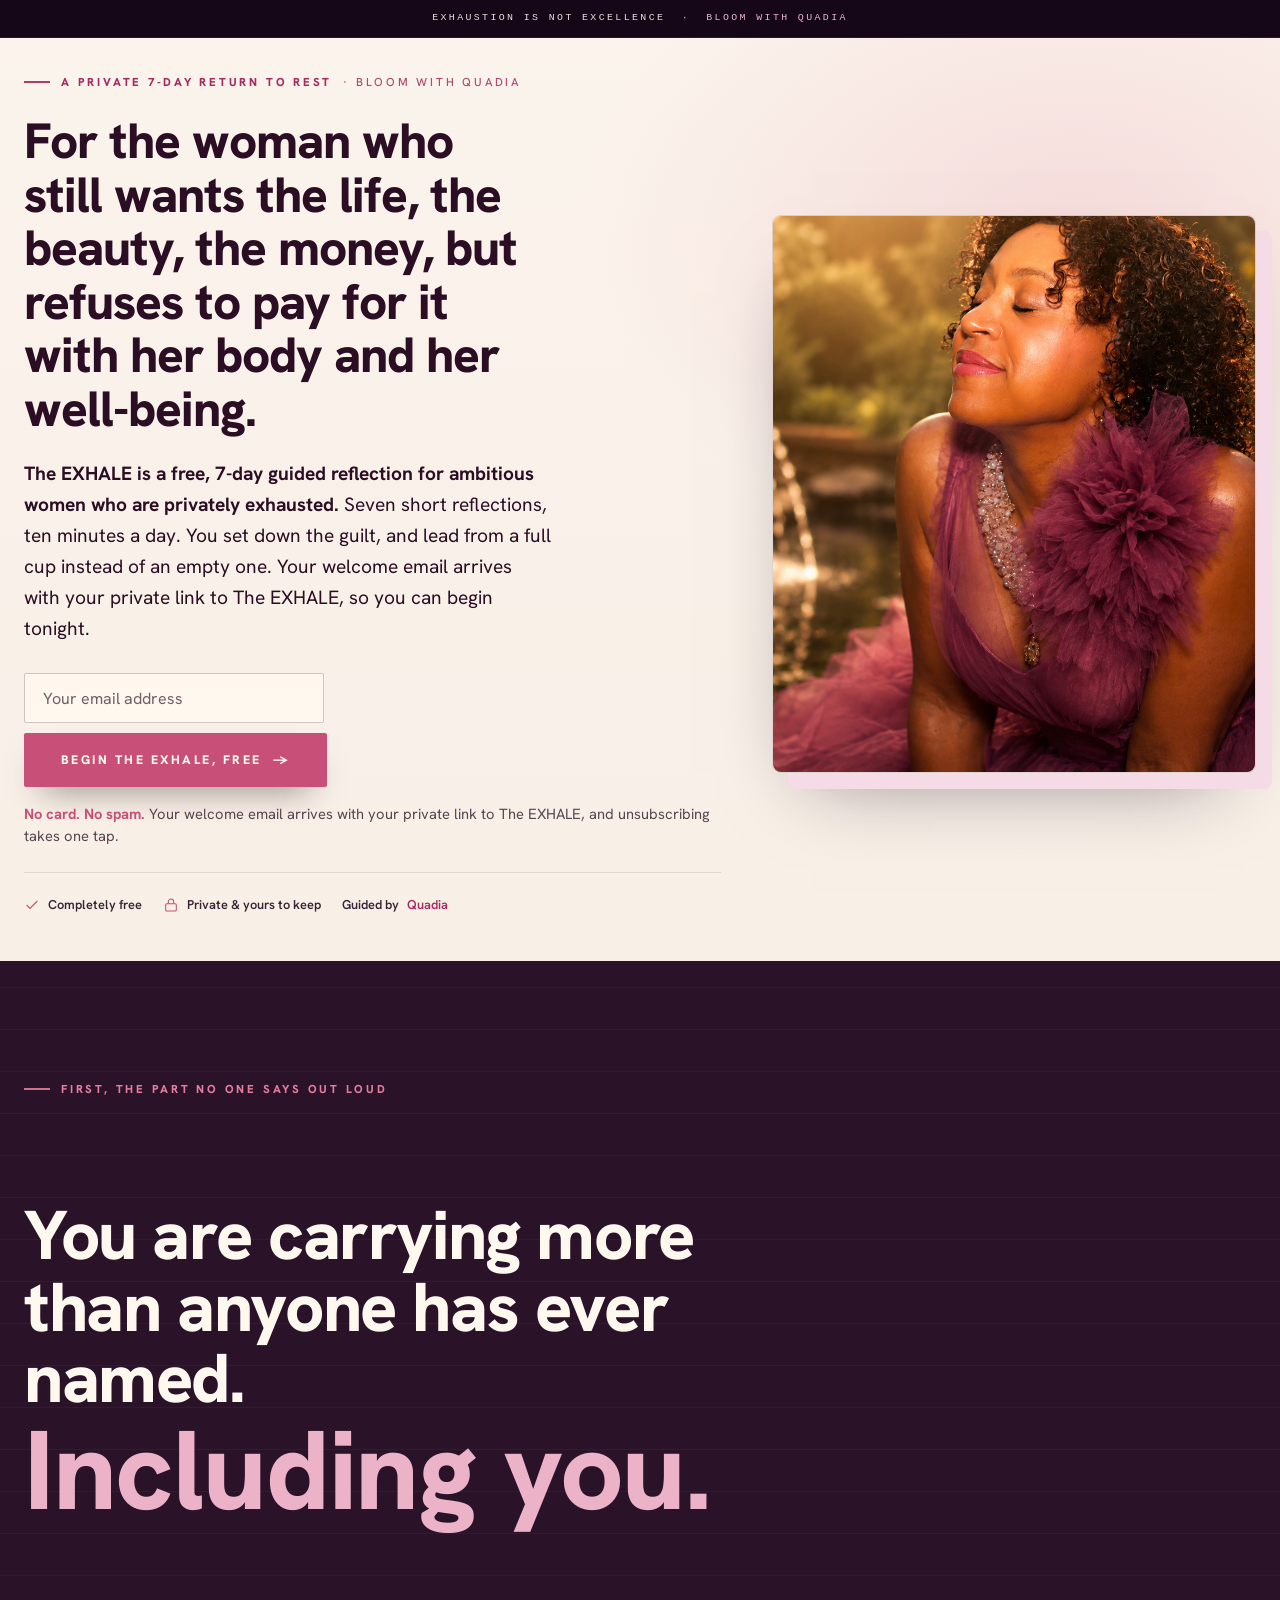
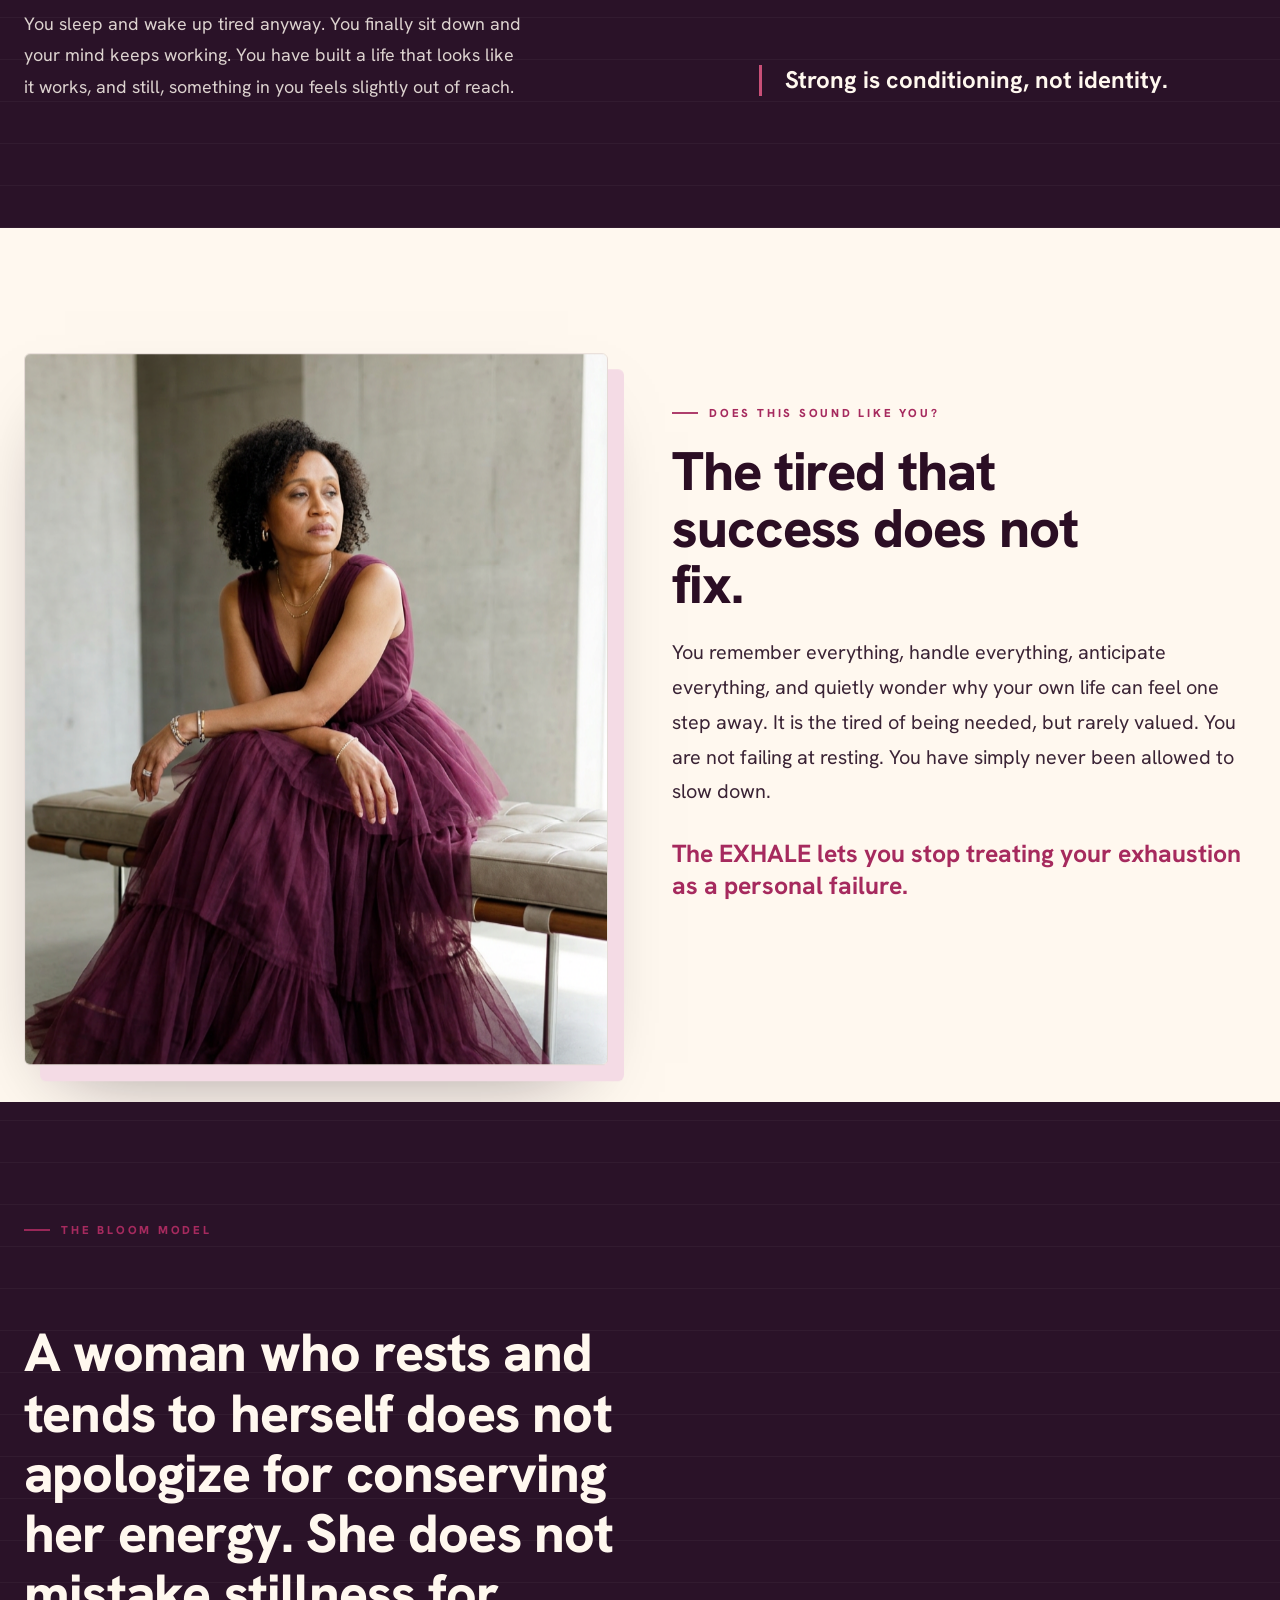
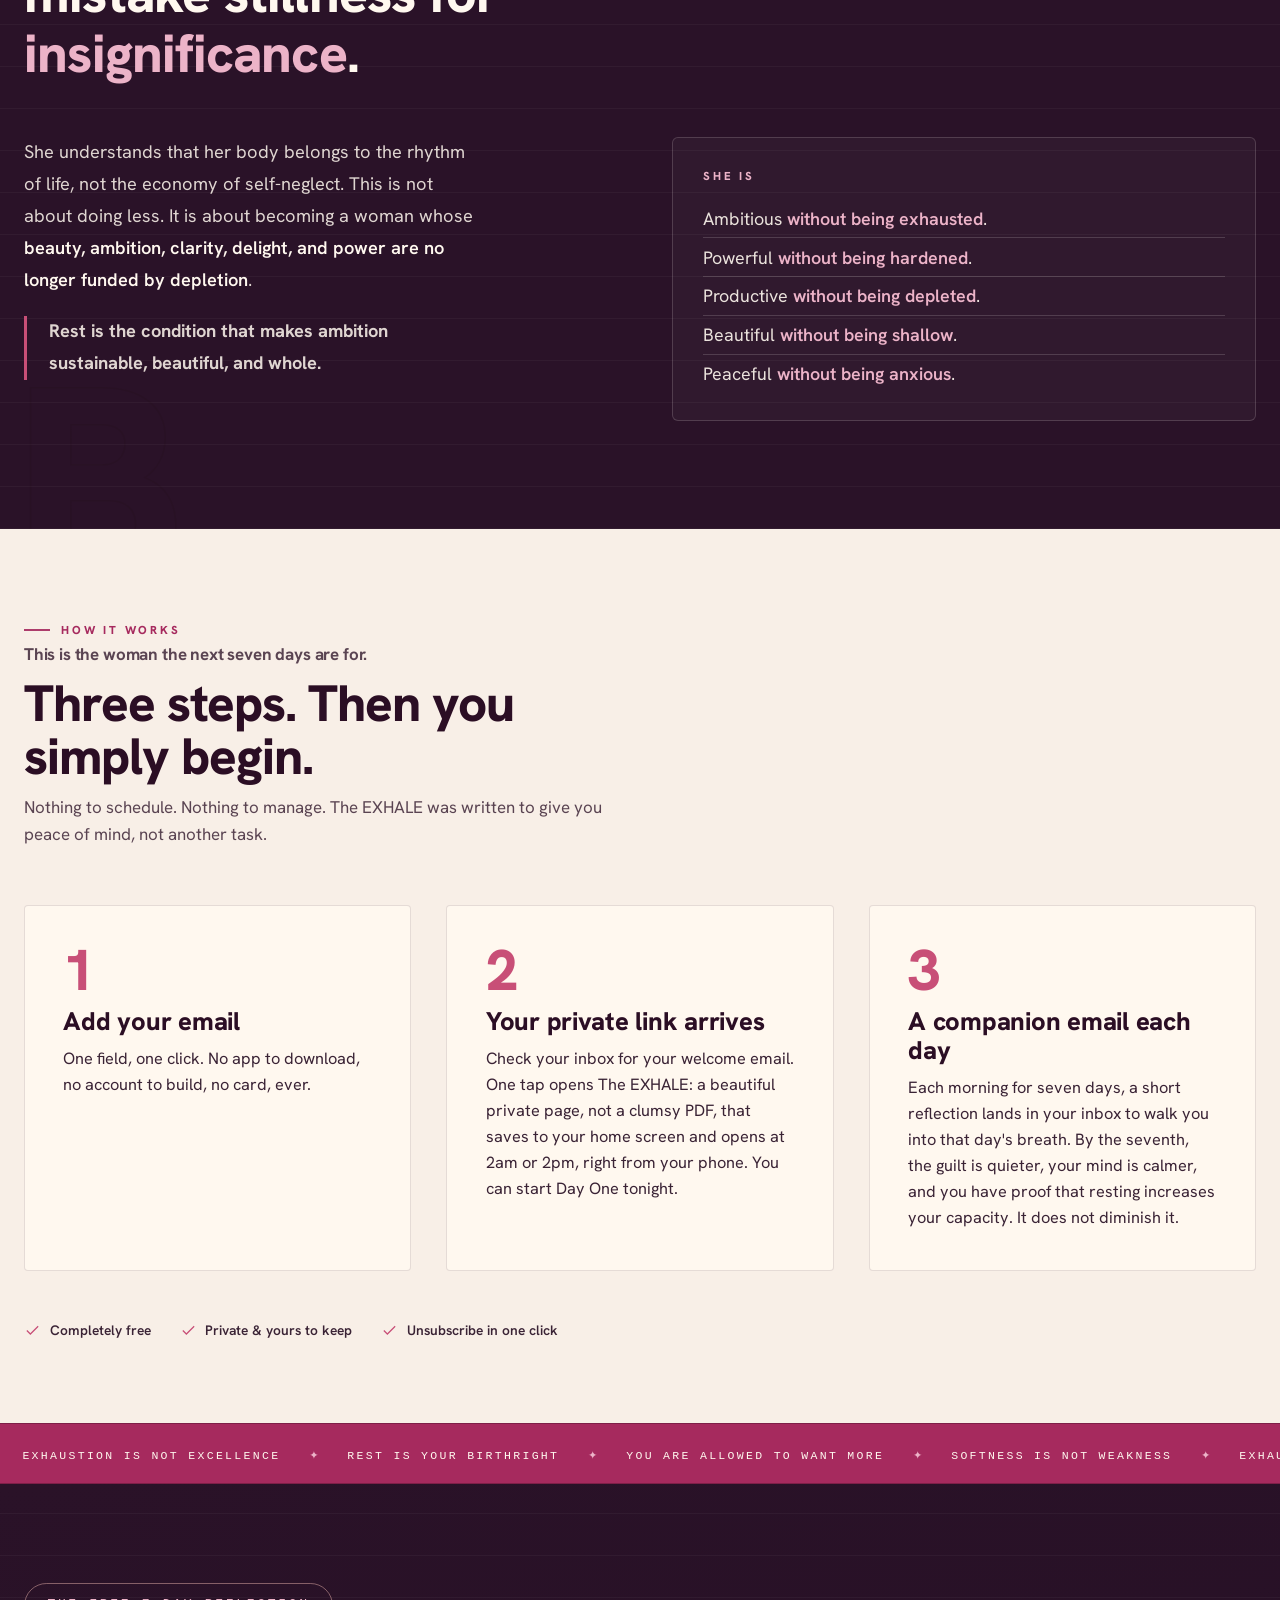
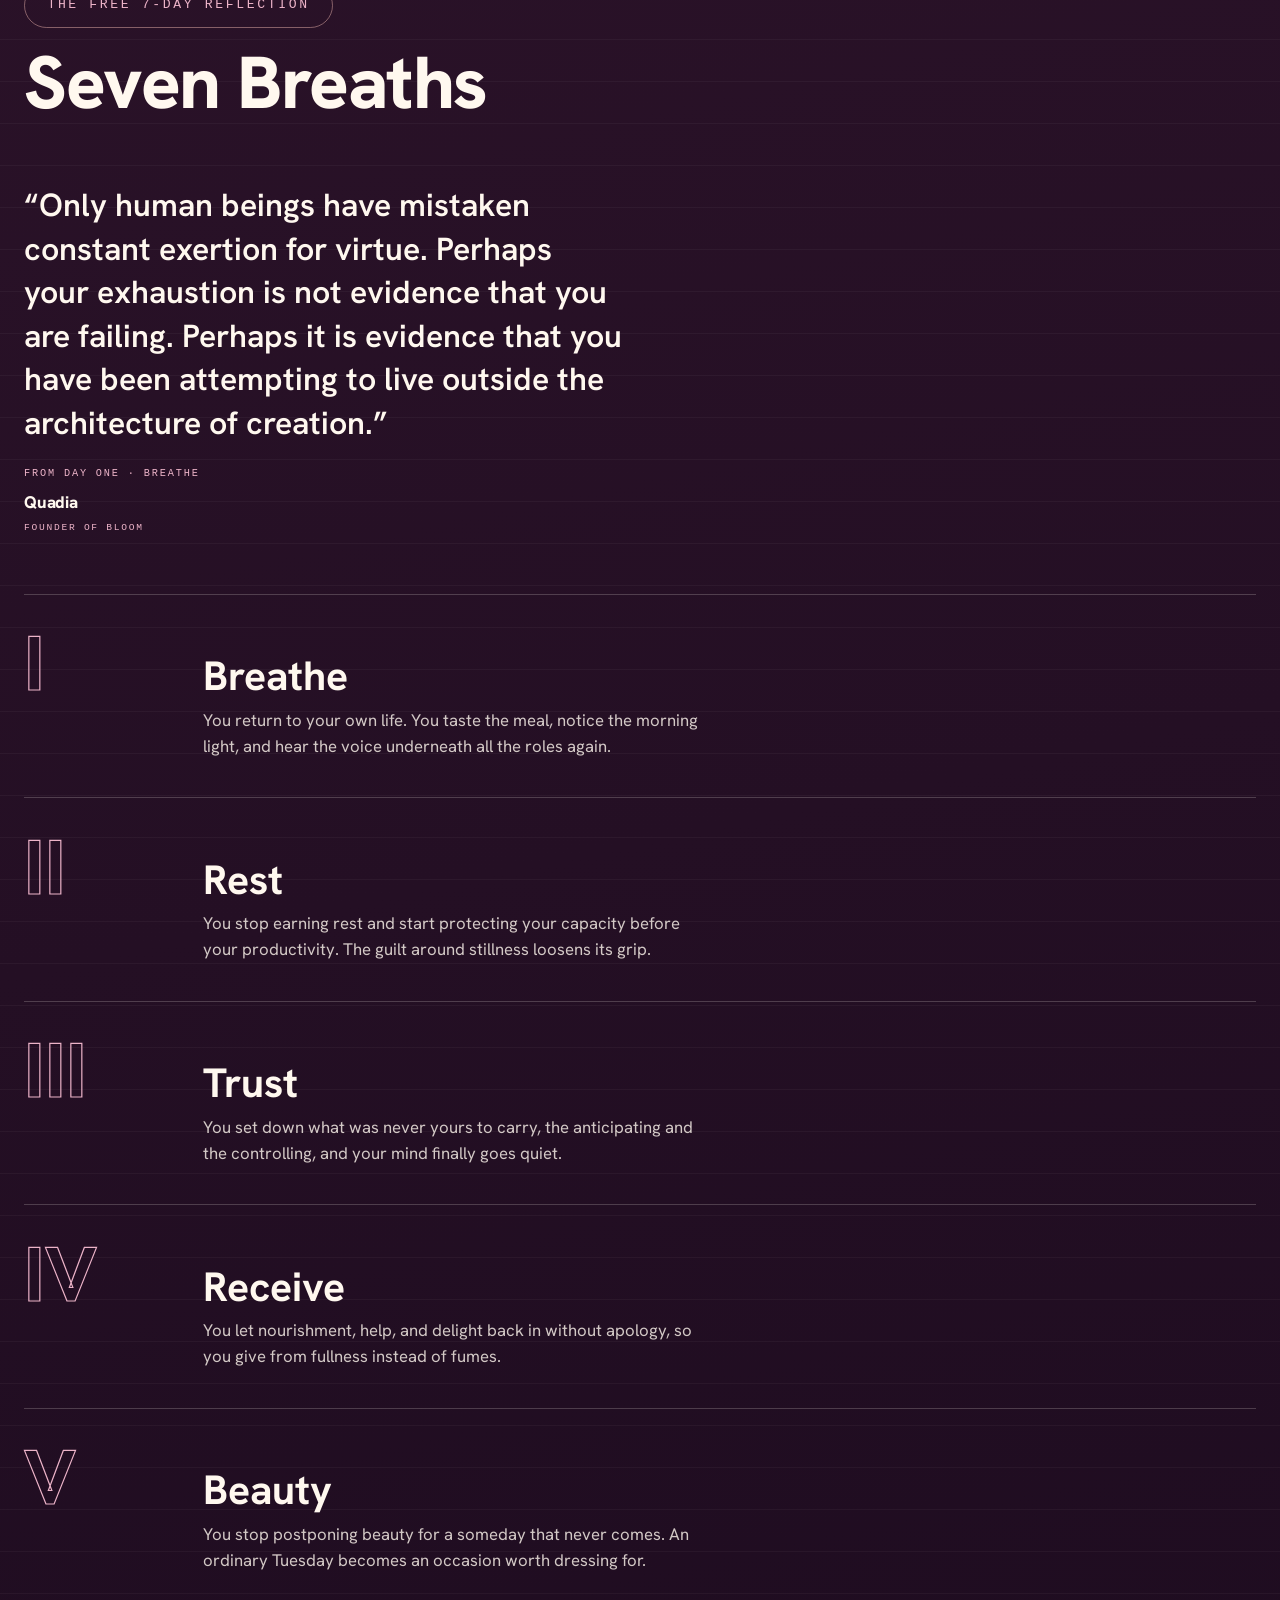
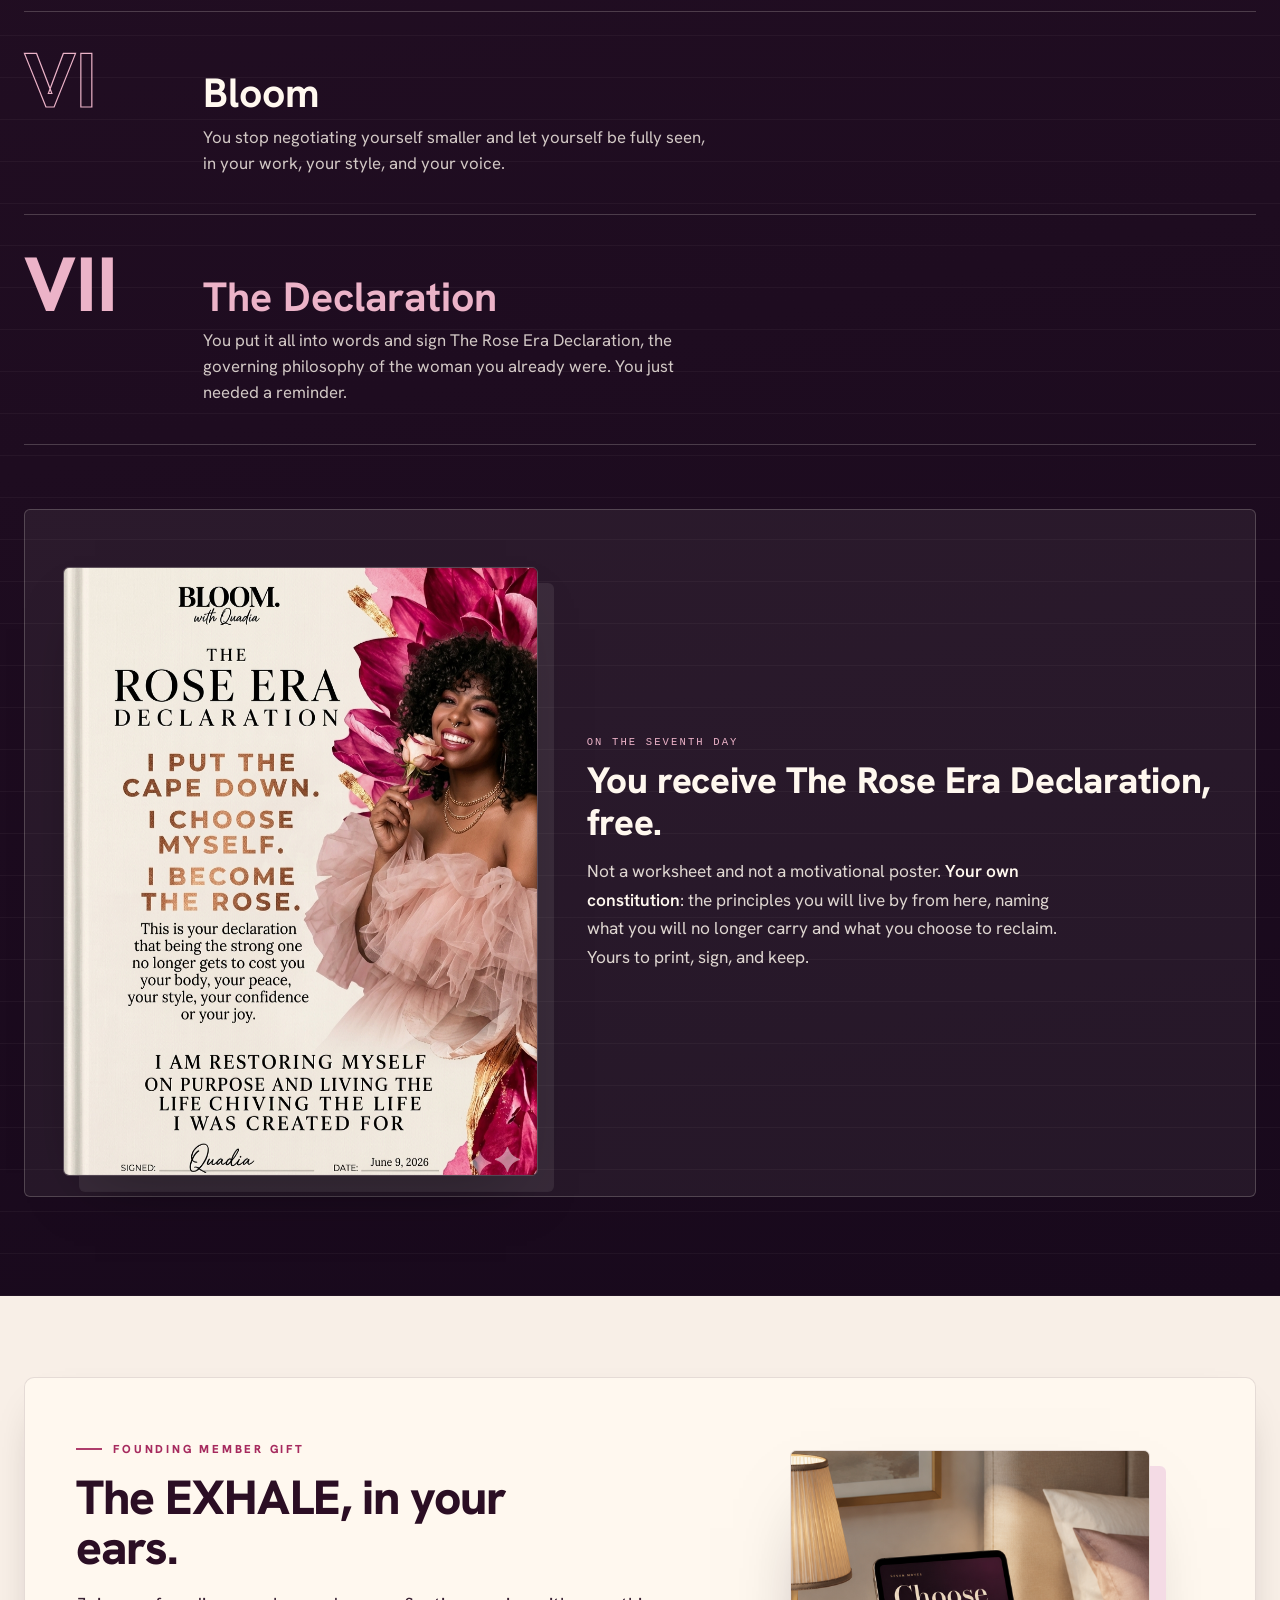
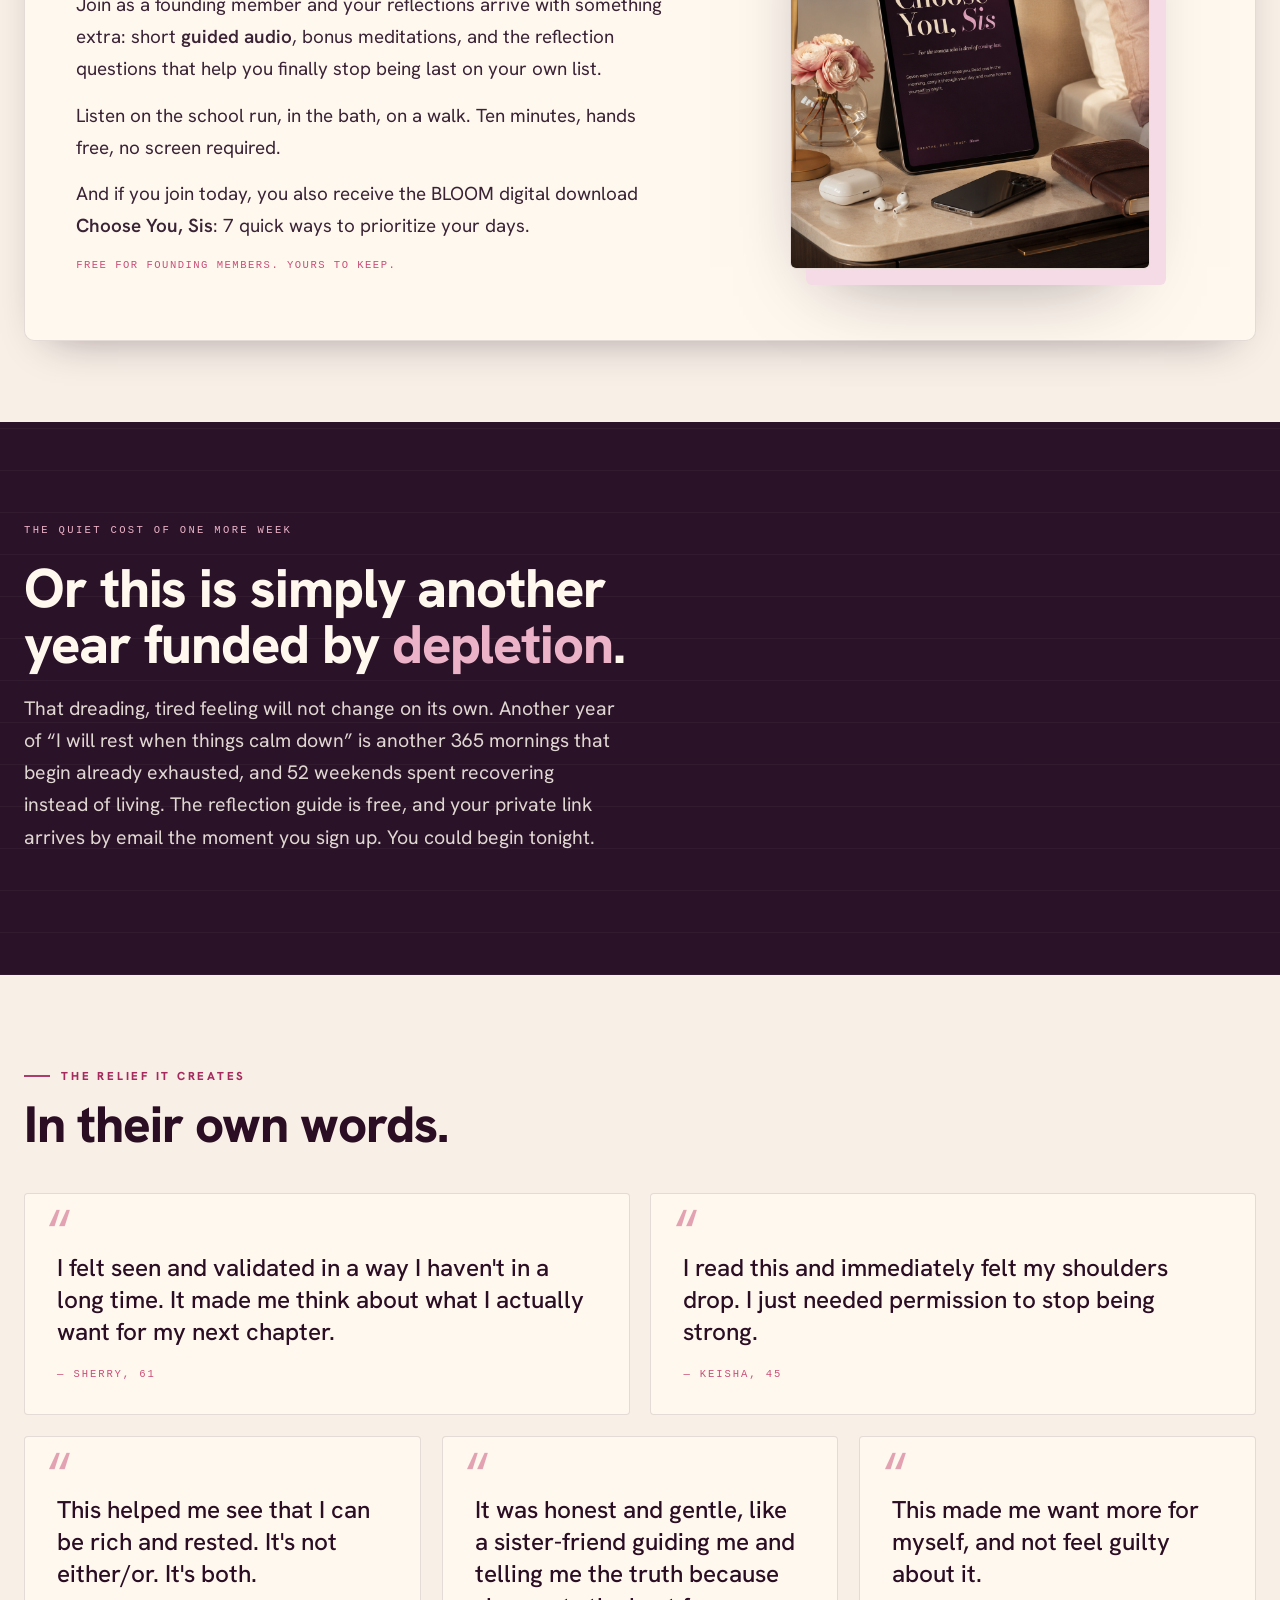
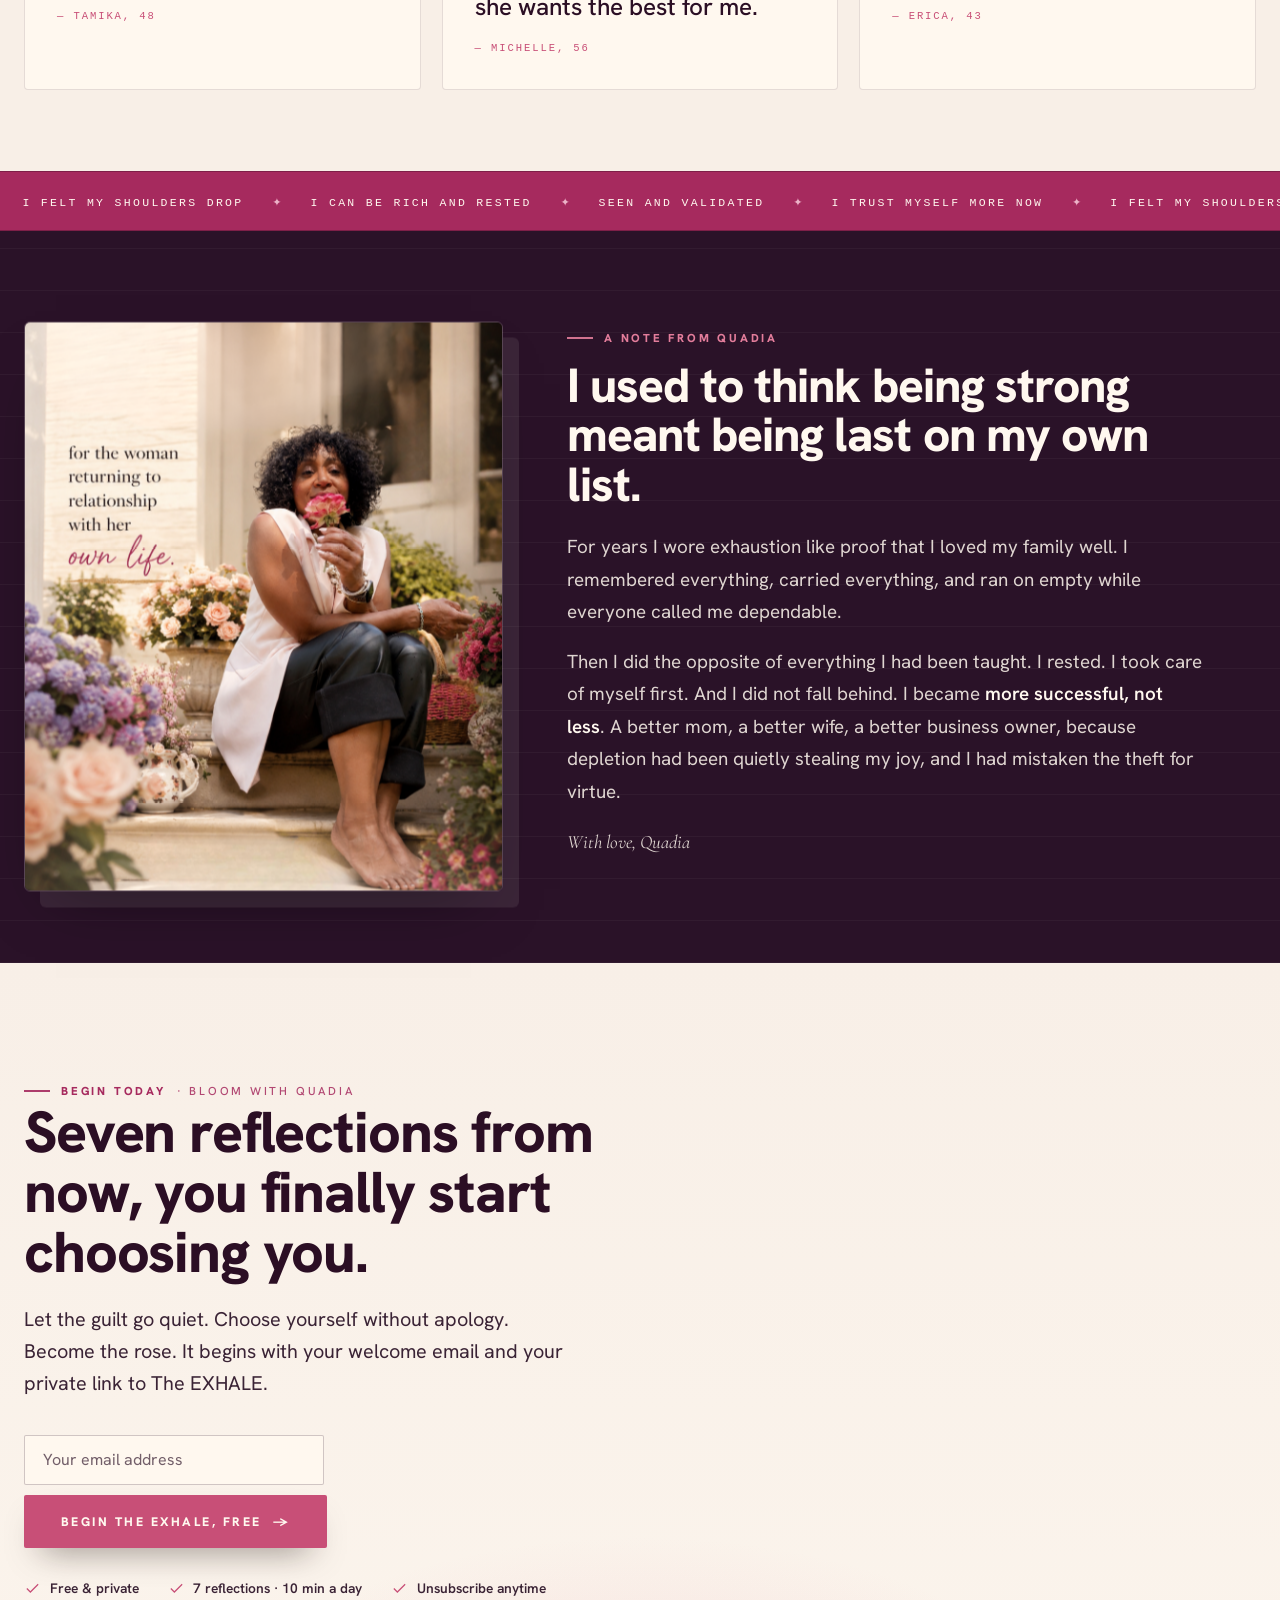
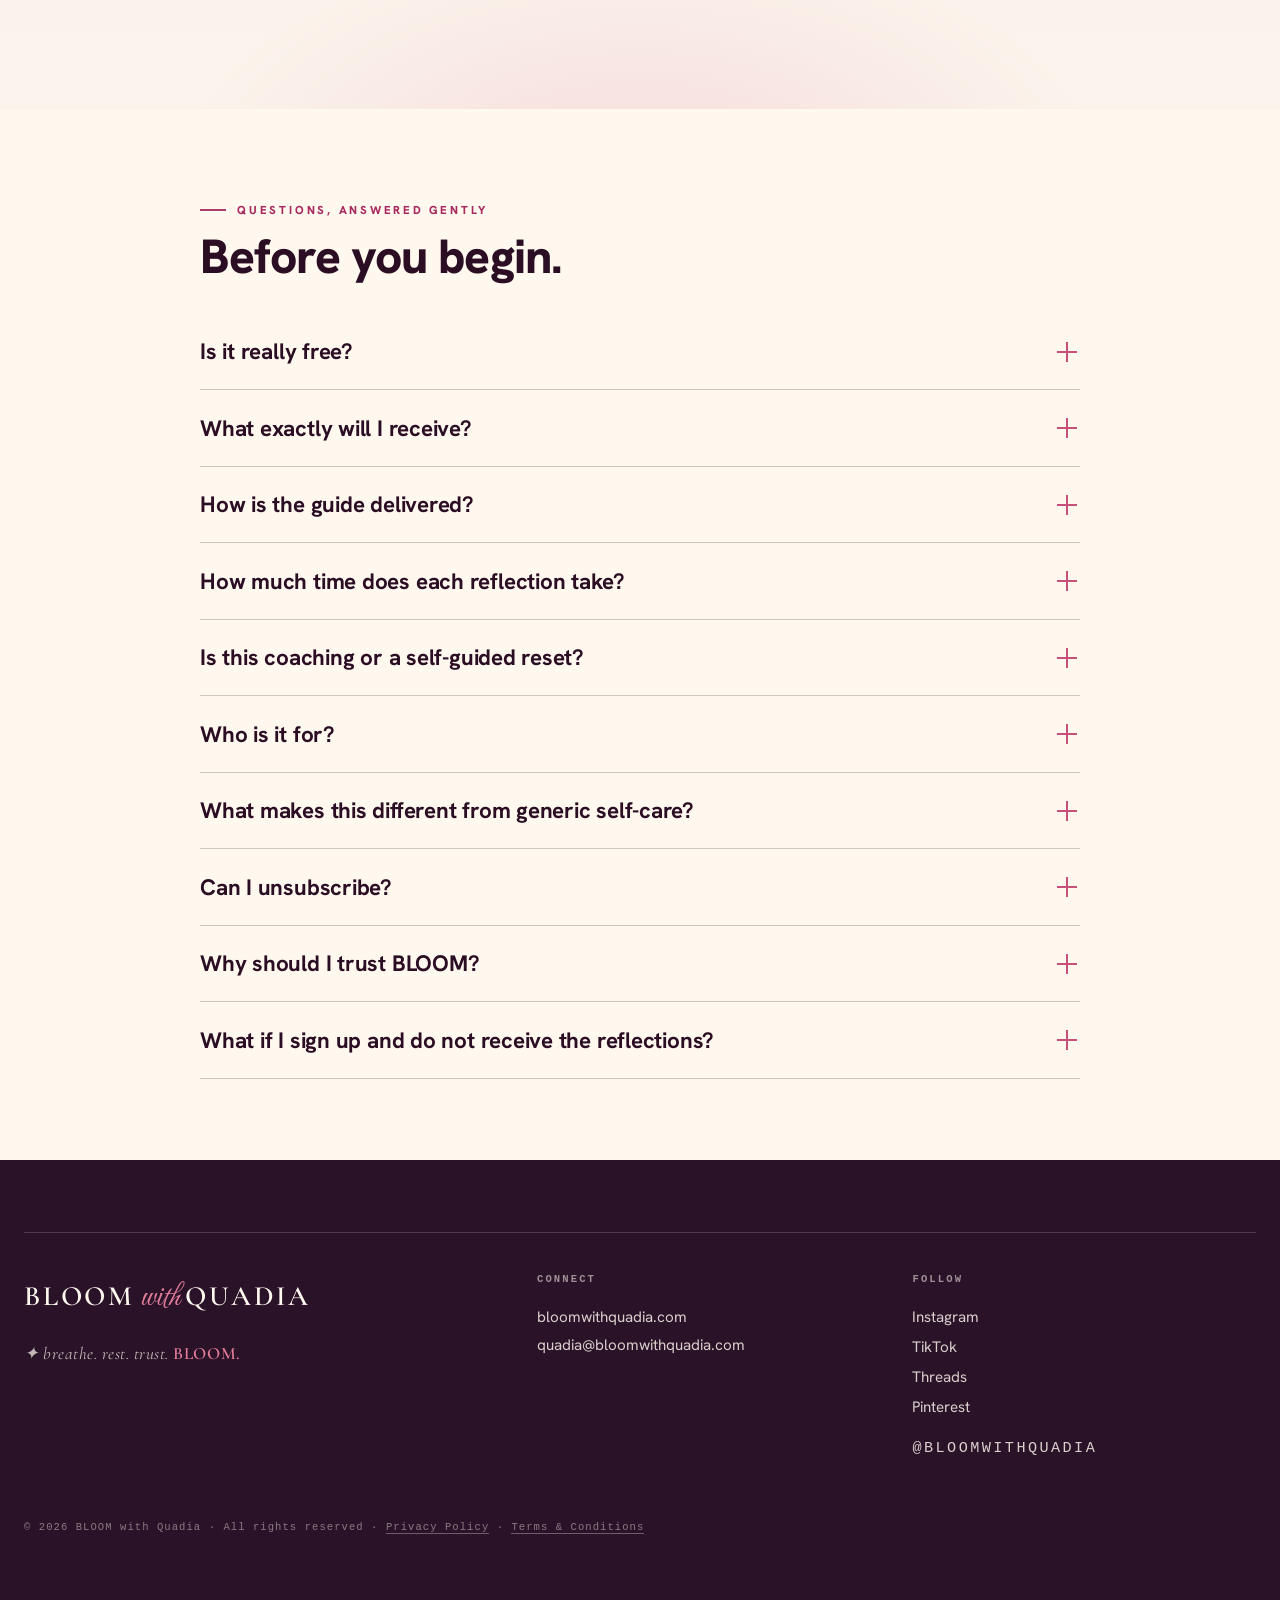
==== commit 031342e9: "Add files via upload" ====
--- a/index.html
+++ b/index.html
@@ -3,976 +3,400 @@
 <head>
 <meta charset="UTF-8" />
 <meta name="viewport" content="width=device-width, initial-scale=1.0, viewport-fit=cover" />
-<title>The EXHALE · Your 7-Day Reset | BLOOM with Quadia</title>
-<meta name="description" content="The EXHALE, a private 7-day guided reflection for women deciding to stop being the rock and become the rose. Breathe, Rest, Trust, Receive, Beauty, Bloom." />
-
-<meta name="theme-color" content="#F8EFE7" />
-<meta name="apple-mobile-web-app-capable" content="yes" />
-<meta name="apple-mobile-web-app-title" content="The EXHALE" />
-<meta name="apple-mobile-web-app-status-bar-style" content="default" />
+<title>The EXHALE · A free 7-day reset | BLOOM with Quadia</title>
+<meta name="description" content="The EXHALE: a free, private 7-day guided reflection for ambitious women who are privately exhausted. Seven short reflections, ten minutes a day. Begin free." />
+
+<meta property="og:title" content="The EXHALE · A free 7-day reset | BLOOM with Quadia" />
+<meta property="og:description" content="For the woman who still wants the life, the beauty, the impact, and the expansion, but refuses to pay for it with her body. Seven reflections. Ten minutes a day. Free." />
+<meta property="og:type" content="website" />
+<!-- <meta property="og:image" content="https://YOURDOMAIN.com/share.jpg" /> -->
 
 <link rel="preconnect" href="https://fonts.googleapis.com" />
 <link rel="preconnect" href="https://fonts.gstatic.com" crossorigin />
-<link href="https://fonts.googleapis.com/css2?family=Bodoni+Moda:ital,opsz,wght@0,6..96,400;0,6..96,500;0,6..96,600;0,6..96,700;1,6..96,400;1,6..96,500;1,6..96,600&family=Cormorant+Garamond:ital,wght@0,400;0,500;0,600;1,400;1,500&family=Great+Vibes&family=Hanken+Grotesk:wght@300;400;500;600;700;800&display=swap" rel="stylesheet" />
-
-<style>
-  /* =====================================================================
-     THE EXHALE, 7-Day Reset guide  ·  BLOOM with Quadia
-     Brand-matched to the landing page: Rose Era palette,
-     Bodoni Moda (display) + Hanken Grotesk (voice) + Cormorant (quotes).
-     ===================================================================== */
-  :root{
-    --ivory:    #F8EFE7;
-    --ivory-2:  #FBF4EC;
-    --paper:    #FFF8EF;
-    --oxblood:  #A62A5E;
-    --oxblood-2:#7E1F48;
-    --noir:     #2A1228;
-    --noir-2:   #160718;
-    --rose:     #C84F77;
-    --rose-2:   #E37D9B;
-    --blush:    #ECB3C8;
-    --cream-2:  #F4DBE5;
-    --ink:      #2B0E24;
-    --ink-body: #3A2335;
-    --ink-mute: #5A4452;
-    --gold:     #A62A5E;
-    --line:     rgba(43, 14, 36, 0.16);
-    --line-soft:rgba(43, 14, 36, 0.10);
-    --shadow:   0 38px 80px -44px rgba(22, 7, 24, 0.5);
-    --shadow-s: 0 18px 44px -28px rgba(22, 7, 24, 0.42);
-    --mono: ui-monospace, "SFMono-Regular", Menlo, "Roboto Mono", monospace;
-    --serif: "Bodoni Moda", Georgia, serif;
-    --sans: "Hanken Grotesk", system-ui, sans-serif;
-    --quote: "Cormorant Garamond", Georgia, serif;
-    --ease: cubic-bezier(0.22, 0.61, 0.27, 1);
-  }
-
-  *,*::before,*::after{ box-sizing:border-box; }
-  html{ scroll-behavior:smooth; -webkit-text-size-adjust:100%; }
-
-  body{
-    margin:0;
-    background:var(--ivory);
-    color:var(--ink-body);
-    font-family:var(--sans);
-    font-weight:400;
-    font-size:1.16rem;
-    line-height:1.85;
-    letter-spacing:-0.006em;
-    -webkit-font-smoothing:antialiased;
-    text-rendering:optimizeLegibility;
-    overflow-x:hidden;
-  }
-  img{ max-width:100%; display:block; }
-  a{ color:inherit; text-decoration:none; }
-  ::selection{ background:rgba(200,79,119,0.24); color:var(--ink); }
-
-  /* ---------------- SCROLL PROGRESS ---------------- */
-  .scroll-progress{ position:fixed; top:0; left:0; height:3px; width:100%; z-index:2000; background:transparent; }
-  .scroll-progress span{ display:block; height:100%; width:0%;
-    background:linear-gradient(90deg, var(--gold), var(--rose) 60%, var(--rose-2));
-    transition:width .08s linear; }
-
-  /* ---------------- MASTHEAD STRIP ---------------- */
-  .masthead{ background:var(--noir); color:var(--blush); text-align:center; }
-  .masthead .mh-inner{
-    font-family:var(--mono); font-size:.66rem; letter-spacing:.28em; text-transform:uppercase;
-    padding:.62rem 1rem; }
-  .masthead .mh-inner .sep{ color:var(--rose); padding:0 .5em; }
-  .masthead .mh-inner b{ color:var(--paper); font-weight:600; }
-
-  /* ---------------- STICKY NAV ---------------- */
-  .sticky-nav{ position:sticky; top:0; z-index:1000;
-    background:rgba(248,239,231,0.9); backdrop-filter:blur(14px); -webkit-backdrop-filter:blur(14px);
-    border-bottom:1px solid var(--line-soft); }
-  .nav-container{ max-width:1180px; margin:0 auto; padding:.6rem 1.6rem;
-    display:flex; align-items:center; justify-content:space-between; gap:1.5rem; }
-  .nav-brand{ font-family:var(--serif); font-weight:600; font-size:1.18rem;
-    letter-spacing:.02em; color:var(--ink); flex:none; }
-  .nav-brand .the{ font-style:italic; font-weight:500; font-size:.78em; color:var(--oxblood); margin-right:.28em; }
-  .nav-links{ display:flex; align-items:center; justify-content:center; flex:1; gap:.35rem;
-    overflow-x:auto; white-space:nowrap; -webkit-overflow-scrolling:touch; scrollbar-width:none; }
-  .nav-links::-webkit-scrollbar{ display:none; }
-  .nav-link{ font-family:var(--mono); font-size:.62rem; letter-spacing:.18em; text-transform:uppercase;
-    color:var(--ink-mute); font-weight:500; padding:.42rem .6rem; border-radius:100px;
-    transition:color .25s var(--ease), background .25s var(--ease); }
-  .nav-link:hover{ color:var(--oxblood); }
-  .nav-link.is-active{ color:var(--oxblood); background:var(--amber-soft, rgba(200,79,119,0.12)); }
-
-  /* ---------------- LAYOUT ---------------- */
-  .wrapper{ max-width:760px; margin:0 auto; padding:0 1.6rem; }
-
-  /* ---------------- HEADER / COVER ---------------- */
-  header.cover{ text-align:center; padding:clamp(3.4rem,7vw,6rem) 0 clamp(2.6rem,5vw,4rem); }
-  .cover .kicker{ font-family:var(--mono); font-size:.68rem; letter-spacing:.32em; text-transform:uppercase;
-    color:var(--oxblood); margin-bottom:1.8rem; }
-  .cover .wordmark{ font-family:var(--serif); font-weight:500; text-transform:uppercase;
-    font-size:clamp(3.4rem,11vw,6.4rem); line-height:.92; letter-spacing:.04em; color:var(--ink);
-    margin:0; }
-  .cover .wordmark .the{ display:block; font-size:.26em; letter-spacing:.42em; font-weight:500;
-    color:var(--oxblood); margin-bottom:.5rem; }
-  .cover .byline{ font-family:var(--quote); font-style:italic; font-size:clamp(1.15rem,3vw,1.5rem);
-    color:var(--gold); margin-top:.9rem; }
-  .cover .rule{ width:54px; height:1px; background:var(--line); margin:2rem auto; }
-  .cover .tag{ font-family:var(--mono); font-size:.64rem; letter-spacing:.3em; text-transform:uppercase;
-    color:var(--ink-mute); }
-  .cover .subtitle{ font-family:var(--quote); font-style:italic; font-size:clamp(1.3rem,3.6vw,1.7rem);
-    color:var(--rose); line-height:1.4; max-width:34ch; margin:1.1rem auto 0; }
-  .cover-portrait{ position:relative; margin:clamp(1.9rem,3.8vw,2.7rem) auto clamp(1.5rem,3vw,2.1rem);
-    width:clamp(202px,42vw,268px); border-radius:30px;
-    animation:portraitFloat 8s var(--ease) infinite; will-change:transform; }
-  .cover-portrait::before{ content:""; position:absolute; left:50%; top:46%; transform:translate(-50%,-50%);
-    width:126%; height:82%; border-radius:50%; z-index:0;
-    background:radial-gradient(ellipse at center, rgba(200,79,119,0.14), rgba(200,79,119,0.045) 48%, transparent 72%);
-    filter:blur(7px); }
-  .cover-portrait img{ position:relative; z-index:1; display:block; width:100%; height:auto; border-radius:30px;
-    filter:drop-shadow(0 20px 34px rgba(42,18,40,0.16)); }
-  @keyframes portraitFloat{ 0%,100%{ transform:translateY(0) } 50%{ transform:translateY(-7px) } }
-
-  /* ---------------- SAVE TO PHONE CARD ---------------- */
-  .keep-card{ max-width:760px; margin:0 auto clamp(3rem,6vw,4.5rem); padding:0 1.6rem; }
-  .keep-inner{ background:transparent; border:none; border-radius:0;
-    padding:0; box-shadow:none; }
-  .keep-head{ display:flex; align-items:center; gap:1rem; margin-bottom:1.1rem; }
-  .keep-head svg{ width:42px; height:42px; padding:9px; box-sizing:border-box; flex:none;
-    color:var(--oxblood); background:rgba(200,79,119,0.10);
-    border:1px solid rgba(200,79,119,0.18); border-radius:12px; }
-  .keep-head h4{ font-family:var(--serif); font-weight:600; font-size:1.3rem; color:var(--ink);
-    letter-spacing:.01em; margin:0; }
-  .keep-inner > p{ font-size:.98rem; line-height:1.7; color:var(--ink-mute); margin:0 0 1.4rem; }
-  .keep-steps{ display:grid; grid-template-columns:1fr 1fr; gap:.9rem; }
-  .keep-steps .step{ padding:.15rem 0 .15rem 1.1rem; border-left:1px solid var(--line-soft); }
-  .keep-steps .os{ display:flex; align-items:center; gap:.5rem; font-family:var(--mono);
-    font-size:.6rem; letter-spacing:.2em; text-transform:uppercase; color:var(--oxblood); margin-bottom:.5rem; }
-  .keep-steps .os::before{ content:""; width:6px; height:6px; border-radius:50%;
-    background:var(--rose); flex:none; }
-  .keep-steps .how{ font-size:.92rem; line-height:1.6; color:var(--ink-body); margin:0; }
-  .keep-steps .how b{ font-weight:600; color:var(--ink); }
-  @media(max-width:560px){ .keep-steps{ grid-template-columns:1fr; gap:1.2rem; } }
-
-  /* ---------------- INTRO ---------------- */
-  .intro{ padding-top:1rem; border-top:1px solid var(--line-soft); }
-  p{ margin:0 0 1.5rem; font-weight:400; }
-  p.lead-paragraph{ font-family:var(--serif); font-weight:500; font-size:clamp(1.4rem,3.6vw,1.85rem);
-    line-height:1.4; color:var(--ink); margin-bottom:1.8rem; letter-spacing:-0.01em; }
-
-  .quote-block{ font-family:var(--quote); font-style:italic; font-size:clamp(1.7rem,4.4vw,2.3rem);
-    color:var(--oxblood); text-align:center; max-width:22ch; margin:3rem auto; line-height:1.32;
-    position:relative; }
-  .quote-block::before{ content:"\201C"; font-family:var(--serif); font-size:4.2rem; color:var(--blush);
-    display:block; line-height:.4; margin-bottom:.6rem; }
-
-  /* ---------------- DAY SECTIONS ---------------- */
-  .day-section{ padding:clamp(3rem,6vw,4.5rem) 0; border-top:1px solid var(--line-soft);
-    scroll-margin-top:88px; }
-  .day-head{ text-align:center; margin-bottom:2.6rem; }
-  .day-badge{ font-family:var(--mono); font-size:.66rem; font-weight:500; letter-spacing:.34em;
-    text-transform:uppercase; color:var(--oxblood); display:inline-flex; align-items:center; gap:.7rem; }
-  .day-badge::before,.day-badge::after{ content:""; width:26px; height:1px; background:var(--line); }
-  h2.day-title{ font-family:var(--serif); font-weight:500; font-size:clamp(3rem,9vw,4.6rem);
-    color:var(--ink); line-height:1; letter-spacing:.01em; margin:.9rem 0 .5rem; }
-  h3.day-subtitle{ font-family:var(--quote); font-style:italic; font-weight:500;
-    font-size:clamp(1.35rem,3.6vw,1.75rem); color:var(--rose); line-height:1.3; margin:0 auto;
-    max-width:26ch; }
-
-  /* ---------------- REFLECTION CARD ---------------- */
-  .reflection-card{ counter-reset:rq; background:none; border:none; box-shadow:none;
-    border-radius:0; padding:0; margin:clamp(2.4rem,5vw,3.2rem) 0; }
-  .reflection-card h4{ display:flex; align-items:center; gap:.9rem; font-family:var(--mono);
-    font-size:.66rem; text-transform:uppercase; letter-spacing:.26em; color:var(--oxblood);
-    margin:0 0 .4rem; font-weight:500; white-space:nowrap; }
-  .reflection-card h4::after{ content:""; flex:1; height:1px;
-    background:linear-gradient(90deg, var(--line), transparent); }
-  .reflection-card p{ counter-increment:rq; margin:0; position:relative;
-    padding:1rem 0 1rem 2.7rem; font-size:1.08rem; line-height:1.65; }
-  .reflection-card p::before{ content:counter(rq,decimal-leading-zero); position:absolute;
-    left:0; top:1.12rem; font-family:var(--mono); font-size:.72rem; letter-spacing:.06em;
-    color:var(--rose); font-weight:600; }
-  .reflection-card p::after{ content:""; position:absolute; left:1.55rem; top:0; bottom:0;
-    width:1px; background:var(--line-soft); }
-  .reflection-card p:first-of-type::after{ top:.55rem; }
-  .reflection-card p:last-child::after{ bottom:auto; height:1rem; }
-  .reflection-card p strong{ color:var(--ink); }
-  /* taxonomy variant, stays a boxed card, no numbers/connector */
-  .taxonomy{ background:var(--cream-2); border:1px solid rgba(43,14,36,0.12);
-    border-radius:16px; padding:clamp(1.8rem,4vw,2.4rem); }
-  .taxonomy h4{ color:var(--oxblood-2); }
-  .taxonomy h4::after{ background:linear-gradient(90deg, rgba(126,31,72,0.28), transparent); }
-  .taxonomy p{ counter-increment:none; padding:0 0 1rem 0; }
-  .taxonomy p:last-child{ padding-bottom:0; }
-  .taxonomy p::before{ content:none; }
-  .taxonomy p::after{ content:none; }
-
-  /* ---------------- DECLARATION BOX (daily · liquid glass) ---------------- */
-  .declaration-box{ text-align:center; padding:clamp(2rem,5vw,2.8rem) 0; margin:2.4rem 0 0;
-    border-top:1px solid var(--line); border-bottom:1px solid var(--line); }
-  .declaration-box h4{ font-family:var(--mono); font-size:.64rem; text-transform:uppercase;
-    letter-spacing:.32em; color:var(--oxblood); margin:0 0 1.2rem; font-weight:500; }
-  .declaration-text{ font-family:var(--serif); font-style:italic; font-weight:500;
-    font-size:clamp(1.4rem,3.8vw,1.85rem); line-height:1.4; color:var(--ink); margin:0; }
-
-  /* ---------------- FINAL DECLARATION ---------------- */
-  .manifesto-section{ background:var(--paper); border:1px solid var(--line); border-radius:20px;
-    padding:clamp(2.6rem,6vw,4.2rem) clamp(1.8rem,5vw,3.4rem); margin:clamp(3.5rem,7vw,5rem) 0 0;
-    box-shadow:var(--shadow); position:relative; overflow:hidden; scroll-margin-top:88px; }
-  .manifesto-section::before{ content:""; position:absolute; inset:0 0 auto 0; height:5px;
-    background:linear-gradient(90deg, var(--gold), var(--rose), var(--oxblood-2)); }
-  .manifesto-header{ text-align:center; margin-bottom:2.8rem; }
-  .manifesto-header .kicker{ font-family:var(--mono); font-size:.64rem; letter-spacing:.32em;
-    text-transform:uppercase; color:var(--oxblood); margin-bottom:1.2rem; }
-  h2.manifesto-title{ font-family:var(--serif); font-weight:500; font-size:clamp(2.3rem,6vw,3.4rem);
-    color:var(--ink); line-height:1.02; letter-spacing:.01em; margin:0; }
-  .manifesto-subtitle{ font-family:var(--quote); font-style:italic; font-size:clamp(1.25rem,3.4vw,1.6rem);
-    color:var(--gold); margin-top:.7rem; }
-  .manifesto-section > p{ font-size:1.1rem; }
-  .manifesto-block{ margin:2.4rem 0; }
-  .manifesto-block h5{ font-family:var(--mono); font-size:.66rem; text-transform:uppercase;
-    letter-spacing:.24em; color:var(--rose); margin:0 0 1.1rem; font-weight:500; }
-  .manifesto-list{ list-style:none; padding:0; margin:0; }
-  .manifesto-item{ margin-bottom:.7rem; position:relative; padding-left:1.5rem; font-size:1.06rem;
-    line-height:1.6; }
-  .manifesto-item::before{ content:"\2022"; position:absolute; left:0; color:var(--rose); font-size:.9em; }
-
-  .archetype-resolution{ text-align:center; margin-top:3.4rem; padding-top:2.6rem;
-    border-top:1px solid var(--line); }
-  .resolution-text{ font-family:var(--serif); font-weight:500; font-size:clamp(2rem,6vw,3.2rem);
-    color:var(--ink); line-height:1.06; letter-spacing:.02em; margin:0 0 1rem; }
-  .resolution-attributes{ font-family:var(--mono); font-size:.72rem; text-transform:uppercase;
-    letter-spacing:.28em; color:var(--rose); }
-  .resolution-attributes .sig{ font-family:"Great Vibes", cursive; text-transform:none; letter-spacing:0;
-    font-size:2.2rem; color:var(--oxblood); display:block; margin-top:1.4rem; }
-
-  /* ---------------- CLAIM FORM (MailerLite) ---------------- */
-  .claim{ background:var(--ivory-2); color:var(--ink-body); border-radius:20px;
-    padding:clamp(2.6rem,6vw,4rem) clamp(1.8rem,5vw,3.2rem); margin:clamp(2.2rem,5vw,3rem) 0 0;
-    text-align:center; box-shadow:var(--shadow-s); border:1px solid var(--line-soft); }
-  .claim .kicker{ font-family:var(--mono); font-size:.64rem; letter-spacing:.32em; text-transform:uppercase;
-    color:var(--oxblood); margin-bottom:1.2rem; }
-  .claim h3{ font-family:var(--serif); font-weight:500; font-size:clamp(1.9rem,5vw,2.8rem);
-    color:var(--ink); line-height:1.08; letter-spacing:.01em; margin:0 0 1rem; }
-  .claim p.claim-lead{ color:var(--ink-mute); font-size:1.05rem; line-height:1.7;
-    max-width:46ch; margin:0 auto 2rem; }
-  .claim-form{ display:flex; gap:.7rem; max-width:520px; margin:0 auto; }
-  .claim-form input{ flex:1; min-width:0; font-family:var(--sans); font-size:1rem; color:var(--ink);
-    background:var(--paper); border:1px solid var(--line); border-radius:100px; padding:1rem 1.4rem;
-    outline:none; }
-  .claim-form input:focus{ border-color:var(--rose-2); box-shadow:0 0 0 3px rgba(227,125,155,0.3); }
-  .claim-form input::placeholder{ color:var(--ink-mute); }
-  .btn-claim{ flex:none; font-family:var(--sans); font-weight:600; font-size:.82rem;
-    letter-spacing:.06em; color:var(--oxblood); background:transparent;
-    border:1px solid var(--oxblood); border-radius:100px; padding:1rem 1.7rem; cursor:pointer;
-    display:inline-flex; align-items:center; gap:.5rem; transition:background .25s var(--ease), color .25s var(--ease), transform .25s var(--ease); }
-  .btn-claim:hover{ background:var(--oxblood); color:var(--paper); transform:translateY(-1px); }
-  .btn-claim .arr{ transition:transform .25s var(--ease); }
-  .btn-claim:hover .arr{ transform:translateX(3px); }
-  .claim-note{ font-family:var(--mono); font-size:.6rem; letter-spacing:.14em; text-transform:uppercase;
-    color:var(--ink-mute); margin:1.4rem 0 0; }
-  @media(max-width:560px){
-    .claim-form{ flex-direction:column; }
-    .btn-claim{ justify-content:center; }
-  }
-
-  /* ---------------- FOOTER ---------------- */
-  footer.guide-foot{ text-align:center; padding:clamp(3.5rem,7vw,5rem) 1.6rem clamp(3rem,6vw,4rem); }
-  footer.guide-foot .fw{ font-family:var(--serif); font-weight:600; font-size:1.15rem; letter-spacing:.02em;
-    color:var(--ink); }
-  footer.guide-foot .fw .the{ font-style:italic; font-weight:500; font-size:.8em; color:var(--oxblood); }
-  footer.guide-foot .fmeta{ font-family:var(--mono); font-size:.62rem; letter-spacing:.24em;
-    text-transform:uppercase; color:var(--ink-mute); margin-top:.9rem; }
-
-  /* ---------------- REVEAL ---------------- */
-  .reveal{ opacity:0; transform:translateY(16px); transition:opacity .8s var(--ease), transform .8s var(--ease); }
-  .reveal.in{ opacity:1; transform:none; }
-  @media(prefers-reduced-motion:reduce){ .reveal{ opacity:1; transform:none; } html{ scroll-behavior:auto; }
-    .cover-portrait, .cover-portrait::before{ animation:none; } }
-
-  @media(max-width:640px){
-    body{ font-size:1.08rem; line-height:1.8; }
-    .nav-brand .full{ display:none; }
-  }
-</style>
+<link href="https://fonts.googleapis.com/css2?family=Bodoni+Moda:ital,opsz,wght@0,6..96,400;0,6..96,500;0,6..96,600;0,6..96,700;1,6..96,400;1,6..96,500;1,6..96,600&family=Cormorant+Garamond:wght@500;600&family=Great+Vibes&family=Hanken+Grotesk:wght@300;400;500;600;700;800&display=swap" rel="stylesheet" />
+
+<link rel="stylesheet" href="styles.css?v=19" />
+<link rel="preload" as="image" href="hero.png" fetchpriority="high" />
 </head>
 
 <body id="top">
 
-  <div class="scroll-progress" aria-hidden="true"><span id="progressBar"></span></div>
-
-  <!-- ============ MASTHEAD ============ -->
-  <div class="masthead">
-    <div class="mh-inner">Exhaustion is not excellence <span class="sep">&middot;</span> <b>BLOOM with Quadia</b></div>
+  <!-- ============ MASTHEAD (single static brand strip) ============ -->
+  <header class="masthead" id="masthead">
+    <div class="mh-strip">Exhaustion is not excellence <span class="sep">·</span> <span class="mh-brand">BLOOM with Quadia</span></div>
+  </header>
+
+  <!-- ============ COVER / HERO ============ -->
+  <section class="cover">
+    <div class="wrap">
+      <div class="cover-grid">
+
+        <div class="cover-left">
+          <span class="label brand reveal" style="margin-bottom:1.4rem;">A private 7-day return to rest</span>
+          <h1 class="cover-hook reveal d1">For the woman who still wants the life, the beauty, the money, but refuses to pay for it with her body and her well-being.</h1>
+          <p class="cover-sub reveal d2"><strong>The EXHALE is a free, 7-day guided reflection for ambitious women who are privately exhausted.</strong> Seven short reflections, ten minutes a day. You set down the guilt, and lead from a full cup instead of an empty one. Your welcome email arrives with your private link to The EXHALE, so you can begin tonight.</p>
+
+          <div class="cover-cta">
+            <!-- ============================================================
+                 SIGNUP · COVER  (MailerLite — see notes at bottom of file)
+            ============================================================ -->
+            <form class="signup reveal d3 ml-subscribe-form ml-subscribe-form-43328577" action="https://assets.mailerlite.com/jsonp/2458368/forms/191920584730347233/subscribe" method="post" target="ml_iframe" data-redirect="thank-you.html" novalidate>
+              <input type="email" name="fields[email]" placeholder="Your email address" required aria-label="Your email address" autocomplete="email" />
+              <button type="submit" class="btn btn--amber">Begin the EXHALE, free <span class="arr" aria-hidden="true">&rarr;</span></button>
+              <input type="hidden" name="ml-submit" value="1" />
+              <input type="hidden" name="anticsrf" value="true" />
+            </form>
+            <p class="form-note reveal d3"><b>No card. No spam.</b> Your welcome email arrives with your private link to The EXHALE, and unsubscribing takes one tap.</p>
+
+            <div class="cover-trust reveal d4">
+              <span class="ct">
+                <svg viewBox="0 0 24 24" fill="none" stroke="currentColor" stroke-width="1.7" aria-hidden="true"><path d="M20 6 9 17l-5-5"/></svg>
+                Completely free
+              </span>
+              <span class="ct">
+                <svg viewBox="0 0 24 24" fill="none" stroke="currentColor" stroke-width="1.6" aria-hidden="true"><rect x="4" y="10" width="16" height="11" rx="2"/><path d="M8 10V7a4 4 0 0 1 8 0v3"/></svg>
+                Private &amp; yours to keep
+              </span>
+              <span class="ct">Guided by <strong style="color:var(--oxblood)">Quadia</strong></span>
+            </div>
+          </div>
+        </div>
+
+        <div class="cover-right reveal d2">
+          <div class="cover-img">
+            <!-- ============================================================
+                 HERO VIDEO — drop the mp4 in when ready.
+                 Add: <source src="hero-exhale.mp4" type="video/mp4" />
+                 The poster image shows until the video is added.
+            ============================================================ -->
+            <video class="cover-vid" poster="hero.png" autoplay muted loop playsinline preload="none" aria-label="BLOOM hero">
+              <!-- <source src="hero-exhale.mp4" type="video/mp4" /> -->
+            </video>
+          </div>
+        </div>
+
+      </div>
+    </div>
+  </section>
+
+  <!-- ============ PROBLEM · name the tired ============ -->
+  <section class="manifesto on-dark">
+    <div class="wrap">
+      <span class="label reveal" style="margin-bottom:2rem;">First, the part no one says out loud</span>
+      <p class="lede reveal d1">You are carrying more than anyone has ever named.<span class="now">Including you.</span></p>
+      <div class="mf-foot">
+        <p class="reveal">You sleep and wake up tired anyway. You finally sit down and your mind keeps working. You have built a life that looks like it works, and still, something in you feels slightly out of reach.</p>
+        <p class="pull reveal d1">Strong is conditioning, not identity.</p>
+      </div>
+    </div>
+  </section>
+
+  <!-- ============ AGITATE · the tired that sleep cannot touch ============ -->
+  <section class="spread paper">
+    <div class="wrap">
+      <div class="spread-grid">
+        <div class="spread-media reveal">
+          <img class="ph-img" src="editorial-portrait.png" alt="A woman in a deep plum tulle gown resting on a bench in soft daylight" loading="lazy" decoding="async" data-parallax="0.05" />
+        </div>
+        <div>
+          <div class="kick reveal"><span class="label">Does this sound like you?</span></div>
+          <h2 class="reveal d1">The tired that success does not fix.</h2>
+          <div class="body">
+            <p class="reveal d1">You remember everything, handle everything, anticipate everything, and quietly wonder why your own life can feel one step away. It is the tired of being needed, but rarely valued. You are not failing at resting. You have simply never been allowed to slow down.</p>
+          </div>
+          <p class="close-line reveal">The EXHALE lets you stop treating your exhaustion as a personal failure.</p>
+        </div>
+      </div>
+    </div>
+  </section>
+
+  <!-- ============ THE BLOOM MODEL · the identity you step into ============ -->
+  <section class="creedx">
+    <span class="bignum" aria-hidden="true">B</span>
+    <div class="wrap">
+      <span class="label reveal">The BLOOM Model</span>
+      <p class="cx-lead reveal d1">A woman who rests and tends to herself does not apologize for conserving her energy. She does not mistake stillness for <em>insignificance</em>.</p>
+      <div class="cx-grid">
+        <div class="cx-body reveal d1">
+          <p>She understands that her body belongs to the rhythm of life, not the economy of self-neglect. This is not about doing less. It is about becoming a woman whose <strong>beauty, ambition, clarity, delight, and power are no longer funded by depletion</strong>.</p>
+          <p class="cx-mid">Rest is the condition that makes ambition sustainable, beautiful, and whole.</p>
+        </div>
+        <div class="cx-she-wrap">
+          <div class="cx-anti-h reveal d2">She is</div>
+          <ul class="cx-anti reveal d2">
+            <li>Ambitious <b>without being exhausted</b>.</li>
+            <li>Powerful <b>without being hardened</b>.</li>
+            <li>Productive <b>without being depleted</b>.</li>
+            <li>Beautiful <b>without being shallow</b>.</li>
+            <li>Peaceful <b>without being anxious</b>.</li>
+          </ul>
+        </div>
+      </div>
+    </div>
+  </section>
+
+  <!-- ============ HOW IT WORKS · three simple steps ============ -->
+  <section class="how">
+    <div class="wrap">
+      <div class="how-head">
+        <span class="label reveal">How it works</span>
+        <p class="how-kicker reveal">This is the woman the next seven days are for.</p>
+        <h2 class="reveal d1">Three steps. Then you simply begin.</h2>
+        <p class="reveal d1">Nothing to schedule. Nothing to manage. The EXHALE was written to give you peace of mind, not another task.</p>
+      </div>
+      <div class="how-grid">
+        <div class="how-step reveal">
+          <div class="hs-n">1</div>
+          <h3>Add your email</h3>
+          <p>One field, one click. No app to download, no account to build, no card, ever.</p>
+        </div>
+        <div class="how-step reveal d1">
+          <div class="hs-n">2</div>
+          <h3>Your private link arrives</h3>
+          <p>Check your inbox for your welcome email. One tap opens The EXHALE: a beautiful private page, not a clumsy PDF, that saves to your home screen and opens at 2am or 2pm, right from your phone. You can start Day One tonight.</p>
+        </div>
+        <div class="how-step reveal d2">
+          <div class="hs-n">3</div>
+          <h3>A companion email each day</h3>
+          <p>Each morning for seven days, a short reflection lands in your inbox to walk you into that day's breath. By the seventh, the guilt is quieter, your mind is calmer, and you have proof that resting increases your capacity. It does not diminish it.</p>
+        </div>
+      </div>
+      <div class="how-foot reveal d2">
+        <div class="reassure">
+          <span class="ra"><svg viewBox="0 0 24 24" fill="none" stroke="currentColor" stroke-width="1.7" aria-hidden="true"><path d="M20 6 9 17l-5-5"/></svg> Completely free</span>
+          <span class="ra"><svg viewBox="0 0 24 24" fill="none" stroke="currentColor" stroke-width="1.7" aria-hidden="true"><path d="M20 6 9 17l-5-5"/></svg> Private &amp; yours to keep</span>
+          <span class="ra"><svg viewBox="0 0 24 24" fill="none" stroke="currentColor" stroke-width="1.7" aria-hidden="true"><path d="M20 6 9 17l-5-5"/></svg> Unsubscribe in one click</span>
+        </div>
+      </div>
+    </div>
+  </section>
+
+  <!-- ============ MARQUEE (moved below How It Works) ============ -->
+  <div class="ticker" aria-hidden="true">
+    <div class="track">
+      <span><span class="t">Exhaustion is not excellence</span><span class="dot">✦</span><span class="t">Rest is your birthright</span><span class="dot">✦</span><span class="t">You are allowed to want more</span><span class="dot">✦</span><span class="t">Softness is not weakness</span><span class="dot">✦</span></span>
+      <span><span class="t">Exhaustion is not excellence</span><span class="dot">✦</span><span class="t">Rest is your birthright</span><span class="dot">✦</span><span class="t">You are allowed to want more</span><span class="dot">✦</span><span class="t">Softness is not weakness</span><span class="dot">✦</span></span>
+    </div>
   </div>
 
-  <!-- ============ STICKY NAV ============ -->
-  <nav class="sticky-nav">
-    <div class="nav-container">
-      <a href="#top" class="nav-brand"><span class="the">The</span><span class="full">EXHALE</span></a>
-      <div class="nav-links">
-        <a href="#day1" class="nav-link">Day 1</a>
-        <a href="#day2" class="nav-link">Day 2</a>
-        <a href="#day3" class="nav-link">Day 3</a>
-        <a href="#day4" class="nav-link">Day 4</a>
-        <a href="#day5" class="nav-link">Day 5</a>
-        <a href="#day6" class="nav-link">Day 6</a>
-        <a href="#declaration" class="nav-link">Day 7</a>
-      </div>
-    </div>
-  </nav>
-
-  <!-- ============ COVER ============ -->
-  <header class="cover">
-    <div class="wrapper">
-      <div class="kicker reveal">A private 7-day reset</div>
-      <h1 class="wordmark reveal d1"><span class="the">The</span>EXHALE</h1>
-      <div class="byline reveal d1">BLOOM with Quadia</div>
-      <figure class="cover-portrait reveal d1">
-        <img src="quadia-bust.png" alt="Quadia, founder of BLOOM, crowned in peonies with her eyes softly closed" />
-      </figure>
-      <div class="rule reveal d2"></div>
-      <div class="tag reveal d2">Seven days &middot; Ten minutes a day</div>
-      <p class="subtitle reveal d2">For women deciding to stop being the rock and become the rose.</p>
-    </div>
-  </header>
-
-  <!-- ============ SAVE TO YOUR PHONE ============ -->
-  <div class="keep-card">
-    <div class="keep-inner reveal">
-      <div class="keep-head">
-        <h4>Save this to Your Phone</h4>
-      </div>
-      <div class="keep-steps">
-        <div class="step">
-          <div class="os">iPhone &middot; Safari</div>
-          <p class="how">Tap the <b>Share</b> icon, then <b>Add to Home Screen</b>, then <b>Add</b>.</p>
-        </div>
-        <div class="step">
-          <div class="os">Android &middot; Chrome</div>
-          <p class="how">Tap the <b>&#8942; menu</b>, then <b>Add to Home screen</b>, then <b>Add</b>.</p>
-        </div>
-      </div>
+  <!-- ============ WHAT'S INSIDE · the 7-day transformation ============ -->
+  <section class="breaths on-dark" id="inside">
+    <div class="wrap">
+      <div class="bx-head">
+        <span class="valueline reveal">The free 7-day reflection</span>
+        <h2 class="reveal d1" style="margin-top:1rem;">Seven Breaths</h2>
+      </div>
+
+      <div class="qfeature reveal">
+        <p>“Only human beings have mistaken constant exertion for virtue. Perhaps your exhaustion is not evidence that you are failing. Perhaps it is evidence that you have been attempting to live outside the architecture of creation.”</p>
+        <div class="qby">From Day One · Breathe</div>
+        <div class="qby-name">Quadia<span>Founder of BLOOM</span></div>
+      </div>
+
+      <div class="verses">
+        <div class="verse reveal"><div class="vn">I</div><div><div class="vt">Breathe</div><div class="vd">You return to your own life. You taste the meal, notice the morning light, and hear the voice underneath all the roles again.</div></div></div>
+        <div class="verse reveal"><div class="vn">II</div><div><div class="vt">Rest</div><div class="vd">You stop earning rest and start protecting your capacity before your productivity. The guilt around stillness loosens its grip.</div></div></div>
+        <div class="verse reveal"><div class="vn">III</div><div><div class="vt">Trust</div><div class="vd">You set down what was never yours to carry, the anticipating and the controlling, and your mind finally goes quiet.</div></div></div>
+        <div class="verse reveal"><div class="vn">IV</div><div><div class="vt">Receive</div><div class="vd">You let nourishment, help, and delight back in without apology, so you give from fullness instead of fumes.</div></div></div>
+        <div class="verse reveal"><div class="vn">V</div><div><div class="vt">Beauty</div><div class="vd">You stop postponing beauty for a someday that never comes. An ordinary Tuesday becomes an occasion worth dressing for.</div></div></div>
+        <div class="verse reveal"><div class="vn">VI</div><div><div class="vt">Bloom</div><div class="vd">You stop negotiating yourself smaller and let yourself be fully seen, in your work, your style, and your voice.</div></div></div>
+        <div class="verse final reveal"><div class="vn">VII</div><div><div class="vt">The Declaration</div><div class="vd">You put it all into words and sign The Rose Era Declaration, the governing philosophy of the woman you already were. You just needed a reminder.</div></div></div>
+      </div>
+
+      <div class="decl reveal">
+        <div class="decl-media">
+          <img class="ph-img decl-img" src="exhale-declaration.png" alt="The Rose Era Declaration, a printable keepsake from BLOOM with Quadia" loading="lazy" decoding="async" data-parallax="0.045" />
+        </div>
+        <div class="decl-body">
+          <div class="decl-k">On the seventh day</div>
+          <h3>You receive The Rose Era Declaration, free.</h3>
+          <p>Not a worksheet and not a motivational poster. <strong>Your own constitution</strong>: the principles you will live by from here, naming what you will no longer carry and what you choose to reclaim. Yours to print, sign, and keep.</p>
+        </div>
+      </div>
+    </div>
+  </section>
+
+  <!-- ============ FOUNDING READER BONUS · audio ============ -->
+  <section class="bonus">
+    <div class="wrap">
+      <div class="bonus-card">
+        <div class="bonus-body reveal">
+          <span class="label">Founding Member Gift</span>
+          <h2>The EXHALE, in your ears.</h2>
+          <p>Join as a founding member and your reflections arrive with something extra: short <strong>guided audio</strong>, bonus meditations, and the reflection questions that help you finally stop being last on your own list.</p>
+          <p>Listen on the school run, in the bath, on a walk. Ten minutes, hands free, no screen required.</p>
+          <p>And if you join today, you also receive the BLOOM digital download <strong>Choose You, Sis</strong>: 7 quick ways to prioritize your days.</p>
+          <p class="bonus-note">Free for founding members. Yours to keep.</p>
+        </div>
+        <div class="bonus-media reveal d1">
+          <img class="ph-img gift-img" src="exhale-gift.png" alt="Choose You, Sis: the BLOOM digital gift on a tablet beside earbuds on a nightstand" loading="lazy" decoding="async" />
+        </div>
+      </div>
+    </div>
+  </section>
+
+  <!-- ============ COST OF WAITING · honest urgency ============ -->
+  <section class="costwait">
+    <div class="wrap">
+      <span class="cw-k reveal">The quiet cost of one more week</span>
+      <h2 class="reveal d1">Or this is simply another year funded by <em>depletion</em>.</h2>
+      <p class="reveal d1">That dreading, tired feeling will not change on its own. Another year of “I will rest when things calm down” is another 365 mornings that begin already exhausted, and 52 weekends spent recovering instead of living. The reflection guide is free, and your private link arrives by email the moment you sign up. You could begin tonight.</p>
+    </div>
+  </section>
+
+  <!-- ============ PROOF · the relief it creates ============ -->
+  <section class="voices">
+    <div class="wrap">
+      <span class="label reveal">The relief it creates</span>
+      <h2 class="v-head reveal d1" style="margin-top:0.7rem;">In their own words.</h2>
+      <div class="v-grid">
+        <div class="vbox reveal"><p>I felt seen and validated in a way I haven't in a long time. It made me think about what I actually want for my next chapter.</p><cite class="vby">Sherry, 61</cite></div>
+        <div class="vbox reveal d1"><p>I read this and immediately felt my shoulders drop. I just needed permission to stop being strong.</p><cite class="vby">Keisha, 45</cite></div>
+        <div class="vbox reveal"><p>This helped me see that I can be rich and rested. It's not either/or. It's both.</p><cite class="vby">Tamika, 48</cite></div>
+        <div class="vbox reveal d1"><p>It was honest and gentle, like a sister-friend guiding me and telling me the truth because she wants the best for me.</p><cite class="vby">Michelle, 56</cite></div>
+        <div class="vbox reveal d2"><p>This made me want more for myself, and not feel guilty about it.</p><cite class="vby">Erica, 43</cite></div>
+      </div>
+    </div>
+  </section>
+
+  <!-- ============ TESTIMONIAL TICKER ============ -->
+  <div class="ticker" aria-hidden="true">
+    <div class="track">
+      <span><span class="t">I felt my shoulders drop</span><span class="dot">✦</span><span class="t">I can be rich and rested</span><span class="dot">✦</span><span class="t">Seen and validated</span><span class="dot">✦</span><span class="t">I trust myself more now</span><span class="dot">✦</span></span>
+      <span><span class="t">I felt my shoulders drop</span><span class="dot">✦</span><span class="t">I can be rich and rested</span><span class="dot">✦</span><span class="t">Seen and validated</span><span class="dot">✦</span><span class="t">I trust myself more now</span><span class="dot">✦</span></span>
     </div>
   </div>
 
-  <div class="wrapper">
-
-    <!-- ============ INTRO ============ -->
-    <section class="intro">
-      <p class="lead-paragraph reveal">There is a peculiar kind of exhaustion that sleep cannot cure.</p>
-      <p class="reveal">It does not originate in the body, although the body eventually begins to protest. It begins in identity.</p>
-      <p class="reveal">It is the exhaustion of being the woman who remembers. The woman who anticipates. The woman who notices the empty milk carton before anyone else, who knows which child will forget the permission slip, which parent will need a ride to the doctor, which coworker is struggling, which friend is quietly unraveling. She enters every room already calculating what must be carried.</p>
-      <p class="reveal">People call her dependable.</p>
-      <p class="reveal">Responsible.</p>
-      <p class="reveal">Strong.</p>
-      <p class="reveal">She receives these titles as compliments, never realizing that each one quietly increases the weight she is expected to bear.</p>
-
-      <div class="quote-block reveal">Yet she cannot remember the last time she belonged to herself.</div>
-
-      <p class="reveal">Then one morning she wakes up and discovers something unsettling.</p>
-      <p class="reveal">Her calendar is full.</p>
-      <p class="reveal">Her family is functioning.</p>
-      <p class="reveal">Her career appears intact.</p>
-      <p class="reveal">Yet she cannot remember the last time she belonged to herself.</p>
-      <p class="reveal">This guide is not about becoming less generous.</p>
-      <p class="reveal">Nor is it an argument against ambition, motherhood, leadership, service, or excellence.</p>
-      <p class="reveal">Over the next seven days, you are not being asked to overhaul your life. Radical transformation rarely begins with radical behavior. It begins with radical recognition.</p>
-      <p class="reveal">You will notice things that have become invisible through repetition.</p>
-      <p class="reveal">You will question assumptions that have masqueraded as virtue.</p>
-      <p class="reveal">You will reclaim experiences that were never luxuries but necessities: breathing without urgency, resting without earning it, trusting without controlling every possible outcome.</p>
-      <p class="reveal">These are not wellness practices.</p>
-      <p class="reveal">They are acts of governance.</p>
-      <p class="reveal">At the end of this journey, you will sign your Rose Era Declaration.</p>
-      <p class="reveal">Do not think of it as a motivational exercise.</p>
-      <p class="reveal">Think of it as constitutional law.</p>
-      <p class="reveal">A constitution does not create a nation. It names the principles by which that nation agrees to govern itself.</p>
-      <p class="reveal">The woman you are becoming already exists. This week you begin the journey from being everybody&rsquo;s rock to becoming the rose.</p>
-    </section>
-
-    <!-- ============ DAY 1 ============ -->
-    <section id="day1" class="day-section">
-      <div class="day-head reveal">
-        <span class="day-badge">Day One</span>
-        <h2 class="day-title">Breathe</h2>
-        <h3 class="day-subtitle">The Woman Who Forgot She Was Alive</h3>
-      </div>
-
-      <p class="reveal">There is a question I have been asking myself lately, and it has quietly reordered my life.</p>
-      <p class="reveal">Not, What did I accomplish today?</p>
-      <p class="reveal">Not, How productive was I?</p>
-      <p class="reveal">Not even, Did I make everyone else happy?</p>
-      <p class="reveal">The question is far simpler.</p>
-      <p class="reveal">How was I alive today?</p>
-      <p class="reveal">At first glance it appears almost childish. Of course I was alive. I answered emails, prepared dinner, drove to appointments, solved problems, remembered birthdays, paid bills, folded laundry, showed up for work, and checked another dozen responsibilities from my list.</p>
-      <p class="reveal">But existing and being alive are not the same thing.</p>
-      <p class="reveal">Many women become extraordinarily skilled at existing.</p>
-      <p class="reveal">They become efficient. Reliable. Dependable. Indispensable. They know exactly how long it takes to prepare a meal while answering a phone call, locating a missing shoe, and mentally organizing tomorrow&rsquo;s meeting. They move through the world with astonishing competence, and because society rewards competence, they rarely question the cost.</p>
-      <p class="reveal">Yet somewhere along the way, life becomes administrative.</p>
-      <p class="reveal">The days become something to manage rather than something to inhabit.</p>
-      <p class="reveal">They stop noticing the morning light through the kitchen window.</p>
-      <p class="reveal">They cannot remember the last meal they actually tasted instead of merely consuming.</p>
-      <p class="reveal">They pass mirrors without seeing themselves.</p>
-      <p class="reveal">They move through their own lives as if they are project managers for everyone else&rsquo;s existence.</p>
-      <p class="reveal">And because they are accomplishing so much, no one recognizes that they are slowly disappearing.</p>
-      <p class="reveal">This is why we begin with breath.</p>
-      <p class="reveal">Not because breathing is revolutionary.</p>
-      <p class="reveal">Because attention is.</p>
-      <p class="reveal">Your breath is simply the doorway through which you return to your own life.</p>
-      <p class="reveal">Long before the first calendar invitation, before the first expectation was placed upon you, before anyone called you dependable or strong, your body already knew how to breathe without permission. It knew how to receive before it ever learned how to produce.</p>
-      <p class="reveal">That matters.</p>
-      <p class="reveal">The modern world teaches women to optimize output.</p>
-      <p class="reveal">Nature teaches something different.</p>
-      <p class="reveal">Every flower opens and closes.</p>
-      <p class="reveal">Every tide advances and retreats.</p>
-      <p class="reveal">Every season alternates between growth and restoration.</p>
-      <p class="reveal">Creation itself is rhythmic.</p>
-      <p class="reveal">Only human beings have mistaken constant exertion for virtue.</p>
-      <p class="reveal">Perhaps your exhaustion is not evidence that you are failing.</p>
-      <p class="reveal">Perhaps it is evidence that you have been attempting to live outside the architecture of creation.</p>
-      <p class="reveal">Today, I am not asking you to change your life.</p>
-      <p class="reveal">I am asking you to interrupt it.</p>
-      <p class="reveal">Three times today, stop wherever you are.</p>
-      <p class="reveal">Stand still.</p>
-      <p class="reveal">Place one hand over your heart if that feels natural.</p>
-      <p class="reveal">Take one slow inhale.</p>
-      <p class="reveal">Take one slower exhale.</p>
-      <p class="reveal">Then ask yourself a question that may feel unfamiliar:</p>
-      <p class="reveal">What do I need in this moment?</p>
-      <p class="reveal">Do not answer as a mother.</p>
-      <p class="reveal">Do not answer as a wife, daughter, leader, employee, caregiver, entrepreneur, or friend.</p>
-      <p class="reveal">Answer as the woman who has quietly accompanied you through every season of your life and whose voice has become almost impossible to hear beneath responsibility.</p>
-      <p class="reveal">Listen.</p>
-      <p class="reveal">Whatever emerges is not weakness.</p>
-      <p class="reveal">It is information.</p>
-      <p class="reveal">Today, we are not practicing breathing.</p>
-      <p class="reveal">We are remembering that we belong to ourselves before we belong to the world.</p>
-
-      <div class="reflection-card reveal">
-        <h4>Reflection</h4>
-        <p>When did accomplishment quietly replace aliveness as the measure of a good day?</p>
-        <p>What has my body been trying to communicate that my schedule has repeatedly interrupted?</p>
-        <p>If I believed that my needs were not inconveniences but instructions, what would I begin noticing immediately?</p>
-      </div>
-
-      <div class="declaration-box reveal">
-        <h4>Today&rsquo;s EXHALE</h4>
-        <div class="declaration-text">&ldquo;I refuse to confuse survival with living. Today, I choose to be fully alive.&rdquo;</div>
-      </div>
-    </section>
-
-    <!-- ============ DAY 2 ============ -->
-    <section id="day2" class="day-section">
-      <div class="day-head reveal">
-        <span class="day-badge">Day Two</span>
-        <h2 class="day-title">Rest</h2>
-        <h3 class="day-subtitle">The Well Was Never Meant To Apologize For Being Empty</h3>
-      </div>
-
-      <p class="reveal">There is a dangerous misunderstanding about rest.</p>
-      <p class="reveal">Most people imagine that rest is what happens after everything is finished.</p>
-      <p class="reveal">After the emails are answered.</p>
-      <p class="reveal">After the kitchen is cleaned.</p>
-      <p class="reveal">After the children are settled.</p>
-      <p class="reveal">After the presentation is complete.</p>
-      <p class="reveal">After the guests leave.</p>
-      <p class="reveal">After the house is finally quiet.</p>
-      <p class="reveal">But there is always another &ldquo;after.&rdquo;</p>
-      <p class="reveal">The horizon simply moves.</p>
-      <p class="reveal">Many women have spent decades living under an unwritten contract:</p>
-      <p class="reveal">When everyone else is okay, then I will take care of myself.</p>
-      <p class="reveal">It sounds generous.</p>
-      <p class="reveal">It sounds noble.</p>
-      <p class="reveal">It even sounds loving.</p>
-      <p class="reveal">It is also impossible.</p>
-      <p class="reveal">Imagine a village whose only well supplies water to every family. Every morning, the people arrive carrying buckets. The well gives freely because that is its nature.</p>
-      <p class="reveal">But imagine that no one ever replenishes the land surrounding it. No one protects the soil. No one clears debris. No one notices the slow erosion taking place beneath the surface.</p>
-      <p class="reveal">Eventually, the water level falls.</p>
-      <p class="reveal">The villagers gather around and begin asking the wrong question.</p>
-      <p class="reveal">&ldquo;What happened to the well?&rdquo;</p>
-      <p class="reveal">The better question is:</p>
-      <p class="reveal">&ldquo;Who believed the source could sustain everyone except itself?&rdquo;</p>
-      <p class="reveal">For many years, you may have mistaken depletion for generosity.</p>
-      <p class="reveal">You gave until there was almost nothing left to give.</p>
-      <p class="reveal">You wore exhaustion like evidence that you had loved well.</p>
-      <p class="reveal">You interpreted constant availability as moral excellence.</p>
-      <p class="reveal">Yet nature does not operate this way.</p>
-      <p class="reveal">The orchard must be tended before it bears fruit.</p>
-      <p class="reveal">The soil must receive before it can produce.</p>
-      <p class="reveal">The musician pauses between notes, and the silence is part of the composition.</p>
-      <p class="reveal">Even your own heart rests between contractions. If it did not, life itself would become impossible.</p>
-      <p class="reveal">Rest is not the interruption of meaningful work.</p>
-      <p class="reveal">Rest is what makes meaningful work sustainable.</p>
-      <p class="reveal">This distinction changes everything.</p>
-      <p class="reveal">Today, I am not asking you to earn rest.</p>
-      <p class="reveal">I am asking you to study your resistance to it.</p>
-      <p class="reveal">Notice the impulse to justify sitting down.</p>
-      <p class="reveal">Notice the voice that whispers you should be doing something more useful.</p>
-      <p class="reveal">Notice how quickly guilt arrives when stillness enters the room.</p>
-      <p class="reveal">Do not argue with that voice.</p>
-      <p class="reveal">Simply observe it.</p>
-      <p class="reveal">For years it has mistaken your value for your usefulness.</p>
-      <p class="reveal">Today, we are not practicing rest.</p>
-      <p class="reveal">We are remembering that creation itself depends upon rhythm, and that nothing beautiful blooms by remaining in perpetual strain.</p>
-
-      <div class="reflection-card reveal">
-        <h4>Reflection</h4>
-        <p>What have I been postponing until I become &ldquo;less busy&rdquo;?</p>
-        <p>Who taught me that my exhaustion was evidence of my goodness?</p>
-        <p>What parts of my life would become more beautiful if I protected my capacity before my productivity?</p>
-      </div>
-
-      <div class="declaration-box reveal">
-        <h4>Today&rsquo;s EXHALE</h4>
-        <div class="declaration-text">&ldquo;I am not withdrawing from my responsibilities. I am restoring the source from which I fulfill them.&rdquo;</div>
-      </div>
-    </section>
-
-    <!-- ============ DAY 3 ============ -->
-    <section id="day3" class="day-section">
-      <div class="day-head reveal">
-        <span class="day-badge">Day Three</span>
-        <h2 class="day-title">Trust</h2>
-        <h3 class="day-subtitle">The Woman Who Mistook Control for Love</h3>
-      </div>
-
-      <p class="reveal">There is an invisible labor performed by women that rarely appears on a r&eacute;sum&eacute; and almost never receives applause.</p>
-      <p class="reveal">It is the labor of anticipation.</p>
-      <p class="reveal">She remembers the dentist appointment before anyone else.</p>
-      <p class="reveal">She notices when the milk is almost empty.</p>
-      <p class="reveal">She keeps track of birthdays, medications, school forms, family dynamics, emotional undercurrents, and conversations that happened three months ago but may become important tomorrow.</p>
-      <p class="reveal">She walks through life carrying an invisible spreadsheet that never closes.</p>
-      <p class="reveal">People often call this responsibility.</p>
-      <p class="reveal">Sometimes it is.</p>
-      <p class="reveal">But sometimes it is fear wearing the clothing of competence.</p>
-      <p class="reveal">Somewhere along the way, many women quietly accepted an impossible assignment: If I can anticipate enough, organize enough, fix enough, and carry enough, then everyone I love will be safe.</p>
-      <p class="reveal">It is a noble fantasy.</p>
-      <p class="reveal">It is also a fantasy.</p>
-      <p class="reveal">You were never given dominion over the entire universe.</p>
-      <p class="reveal">You were given stewardship over your own life.</p>
-      <p class="reveal">There is a profound difference.</p>
-      <p class="reveal">Stewardship says, &ldquo;I will faithfully tend what has been entrusted to me.&rdquo;</p>
-      <p class="reveal">Control says, &ldquo;I am responsible for outcomes that belong to God, time, circumstance, and other people.&rdquo;</p>
-      <p class="reveal">One produces peace.</p>
-      <p class="reveal">The other produces exhaustion.</p>
-      <p class="reveal">Consider a gardener.</p>
-      <p class="reveal">She waters.</p>
-      <p class="reveal">She weeds.</p>
-      <p class="reveal">She enriches the soil.</p>
-      <p class="reveal">But she cannot command the rose to bloom on Tuesday at precisely 9:17 in the morning.</p>
-      <p class="reveal">She participates in growth.</p>
-      <p class="reveal">She does not govern creation.</p>
-      <p class="reveal">Yet many of us attempt to govern lives that are not ours.</p>
-      <p class="reveal">We carry the emotional weather of our adult children.</p>
-      <p class="reveal">We absorb the disappointments of our spouses.</p>
-      <p class="reveal">We inherit the anxieties of our coworkers.</p>
-      <p class="reveal">We replay conversations that ended days ago and rehearse conversations that may never happen.</p>
-      <p class="reveal">The mind mistakes vigilance for protection.</p>
-      <p class="reveal">The soul knows better.</p>
-      <p class="reveal">Trust is not certainty.</p>
-      <p class="reveal">Trust is the willingness to participate fully without believing that everything depends upon you.</p>
-      <p class="reveal">Perhaps this is why so many capable women are tired.</p>
-      <p class="reveal">Not because they have worked too much.</p>
-      <p class="reveal">But because they have attempted to hold together worlds that were never theirs to hold.</p>
-
-      <p class="reveal">Today I invite you to make two lists.</p>
-
-      <div class="reflection-card taxonomy reveal">
-        <h4>The Taxonomy of Stewardship</h4>
-        <p><strong>Mine:</strong> My integrity. My health. My words. My choices. My peace. My standards. My becoming.</p>
-        <p><strong>Not Mine:</strong> Other people&rsquo;s opinions. Other people&rsquo;s healing. Other people&rsquo;s expectations. Other people&rsquo;s timelines. Other people&rsquo;s reactions. Other people&rsquo;s happiness.</p>
-      </div>
-
-      <p class="reveal">Look carefully at the second list.</p>
-      <p class="reveal">How much of your emotional life has been spent carrying these invisible burdens?</p>
-      <p class="reveal">Imagine setting them down, not because you no longer love people, but because you finally love truth.</p>
-      <p class="reveal">You cannot carry another adult into wholeness.</p>
-      <p class="reveal">You can only walk faithfully into your own.</p>
-      <p class="reveal">Today, we are not practicing trust.</p>
-      <p class="reveal">We are remembering that the world was never asking us to become its savior.</p>
-
-      <div class="reflection-card reveal">
-        <h4>Reflection</h4>
-        <p>What responsibility have I accepted that was never actually mine?</p>
-        <p>Where have I confused hypervigilance with love?</p>
-        <p>If I trusted that life could continue unfolding without my constant management, how would I move differently today?</p>
-      </div>
-
-      <div class="declaration-box reveal">
-        <h4>Today&rsquo;s EXHALE</h4>
-        <div class="declaration-text">&ldquo;I release what was never mine so that I may faithfully care for what is.&rdquo;</div>
-      </div>
-    </section>
-
-    <!-- ============ DAY 4 ============ -->
-    <section id="day4" class="day-section">
-      <div class="day-head reveal">
-        <span class="day-badge">Day Four</span>
-        <h2 class="day-title">Receive</h2>
-        <h3 class="day-subtitle">The Most Radical Thing a Woman Can Do Is Accept Nourishment</h3>
-      </div>
-
-      <p class="reveal">There is a sentence many women never say aloud, yet they live as though it were written into law:</p>
-      <p class="reveal">&ldquo;I will take care of myself after everyone else is okay.&rdquo;</p>
-      <p class="reveal">It sounds compassionate.</p>
-      <p class="reveal">It sounds selfless.</p>
-      <p class="reveal">But over decades it becomes a quiet form of disappearance.</p>
-      <p class="reveal">The body understands this long before the mind does.</p>
-      <p class="reveal">The shoulders tighten.</p>
-      <p class="reveal">Sleep becomes shallow.</p>
-      <p class="reveal">Joy feels irresponsible.</p>
-      <p class="reveal">Beauty begins to feel unnecessary.</p>
-      <p class="reveal">Even receiving a compliment can become uncomfortable.</p>
-      <p class="reveal">Someone says, &ldquo;You look beautiful today.&rdquo;</p>
-      <p class="reveal">And immediately the woman replies, &ldquo;Oh, this old thing?&rdquo; &ldquo;I got it on sale.&rdquo; &ldquo;I haven&rsquo;t even done my hair.&rdquo;</p>
-      <p class="reveal">She deflects the gift.</p>
-      <p class="reveal">Not because she lacks gratitude.</p>
-      <p class="reveal">Because she has spent years practicing non-receipt.</p>
-      <p class="reveal">She receives responsibility.</p>
-      <p class="reveal">She receives obligations.</p>
-      <p class="reveal">She receives requests.</p>
-      <p class="reveal">But she struggles to receive delight.</p>
-      <p class="reveal">Nature offers another model.</p>
-      <p class="reveal">No flower apologizes for turning toward the sun.</p>
-      <p class="reveal">No tree negotiates whether it deserves rain.</p>
-      <p class="reveal">No river refuses tributaries because other rivers might need the water more.</p>
-      <p class="reveal">Creation understands circulation.</p>
-      <p class="reveal">Only human beings interrupt it.</p>
-      <p class="reveal">Many women believe giving is the highest moral act.</p>
-      <p class="reveal">Yet even giving depends upon receiving.</p>
-      <p class="reveal">A candle that is never relit cannot continue sharing its flame.</p>
-      <p class="reveal">A well that is never replenished eventually becomes a memory.</p>
-      <p class="reveal">Perhaps your life does not require more discipline.</p>
-      <p class="reveal">Perhaps it requires more permission to receive what has always belonged to you.</p>
-      <p class="reveal">Today, receive something without immediately earning it.</p>
-      <p class="reveal">Sit in the beautiful chair instead of saving it for guests.</p>
-      <p class="reveal">Light the candle on an ordinary Tuesday.</p>
-      <p class="reveal">Wear the good perfume to the grocery store.</p>
-      <p class="reveal">Buy yourself flowers.</p>
-      <p class="reveal">Accept help without editing it.</p>
-      <p class="reveal">Drink your tea while it is still warm.</p>
-      <p class="reveal">Allow beauty to enter your life without requiring productivity in exchange.</p>
-      <p class="reveal">You may notice resistance.</p>
-      <p class="reveal">You may hear an old voice saying, &ldquo;This is indulgent.&rdquo;</p>
-      <p class="reveal">Smile gently at that voice.</p>
-      <p class="reveal">It learned survival in a season when scarcity seemed permanent.</p>
-      <p class="reveal">But you are building a different life now.</p>
-      <p class="reveal">A woman who knows that nourishment is not extravagance.</p>
-      <p class="reveal">It is infrastructure.</p>
-      <p class="reveal">Today, we are not practicing receiving.</p>
-      <p class="reveal">We are remembering that abundance is meant to circulate.</p>
-
-      <div class="reflection-card reveal">
-        <h4>Reflection</h4>
-        <p>When did I begin believing that everyone else&rsquo;s needs deserved faster attention than my own?</p>
-        <p>What gifts have I been declining because they felt undeserved?</p>
-        <p>If I truly believed that receiving strengthens my ability to give, what would I allow into my life beginning today?</p>
-      </div>
-
-      <div class="declaration-box reveal">
-        <h4>Today&rsquo;s EXHALE</h4>
-        <div class="declaration-text">&ldquo;I receive without apology, so that I may give without depletion.&rdquo;</div>
-      </div>
-    </section>
-
-    <!-- ============ DAY 5 ============ -->
-    <section id="day5" class="day-section">
-      <div class="day-head reveal">
-        <span class="day-badge">Day Five</span>
-        <h2 class="day-title">Beauty</h2>
-        <h3 class="day-subtitle">The Garden Does Not Bloom for the Applause</h3>
-      </div>
-
-      <p class="reveal">There is an interesting phenomenon that occurs when women begin returning to themselves.</p>
-      <p class="reveal">They buy fresh flowers.</p>
-      <p class="reveal">They wear the perfume they have been saving.</p>
-      <p class="reveal">They set the table even when they are eating alone.</p>
-      <p class="reveal">They replace the chipped mug they have quietly tolerated for years.</p>
-      <p class="reveal">They purchase the linen napkins.</p>
-      <p class="reveal">They organize the bedside table.</p>
-      <p class="reveal">They put on earrings to go to the grocery store.</p>
-      <p class="reveal">And almost immediately, someone says, &ldquo;You don&rsquo;t have to do all that.&rdquo;</p>
-      <p class="reveal">They are correct. You do not have to. That is precisely the point.</p>
-      <p class="reveal">For too long, beauty has been misunderstood as performance.</p>
-      <p class="reveal">We imagine beauty exists to persuade, to impress, to attract, or to prove.</p>
-      <p class="reveal">But nature tells a different story.</p>
-      <p class="reveal">No one applauds the peony when it opens.</p>
-      <p class="reveal">The ocean does not wait for spectators before reflecting the sunrise.</p>
-      <p class="reveal">The magnolia does not ask whether anyone will notice its blossoms before deciding to bloom.</p>
-      <p class="reveal">Beauty is not transactional.</p>
-      <p class="reveal">It is expressive.</p>
-      <p class="reveal">It is one of creation&rsquo;s oldest languages.</p>
-      <p class="reveal">Somewhere along the way, many women abandoned beauty in the name of responsibility.</p>
-      <p class="reveal">The lipstick stayed in the drawer.</p>
-      <p class="reveal">The dresses remained in the closet.</p>
-      <p class="reveal">The music stopped playing in the kitchen.</p>
-      <p class="reveal">The good dishes were reserved for guests who came only twice a year.</p>
-      <p class="reveal">The candles waited for an occasion important enough to deserve them.</p>
-      <p class="reveal">Meanwhile, ordinary Tuesday afternoons passed without ceremony.</p>
-      <p class="reveal">But your life is not the waiting room for a future event.</p>
-      <p class="reveal">Your life is the occasion.</p>
-      <p class="reveal">There is another misunderstanding worth correcting.</p>
-      <p class="reveal">Many women believe that caring for their appearance is vanity.</p>
-      <p class="reveal">Yet they think nothing of tending a garden, polishing silver, arranging a home, or restoring a family heirloom.</p>
-      <p class="reveal">Why?</p>
-      <p class="reveal">Because we instinctively understand that stewardship requires attention.</p>
-      <p class="reveal">Your body is also something entrusted to your care.</p>
-      <p class="reveal">Your home is not merely shelter. It is your emotional climate.</p>
-      <p class="reveal">Your clothing is not merely fabric. It is architecture around the body that carries your life.</p>
-      <p class="reveal">Beauty, then, is not consumption.</p>
-      <p class="reveal">It is participation.</p>
-      <p class="reveal">It is saying to yourself: &ldquo;I am worth inhabiting well.&rdquo;</p>
-      <p class="reveal">Today, choose one act of beauty that no one else may ever notice.</p>
-      <p class="reveal">Iron your favorite pajamas. Arrange flowers from the grocery store in a simple glass jar. Put music on while you cook. Wear the silk scarf. Apply lotion slowly instead of hurriedly. Open the windows. Eat from the beautiful plate.</p>
-      <p class="reveal">Do not perform beauty. Practice belonging to it.</p>
-      <p class="reveal">The remarkable truth is that women often believe they are decorating their lives when they are actually restoring their nervous systems.</p>
-      <p class="reveal">Order quiets the mind.</p>
-      <p class="reveal">Light softens the spirit.</p>
-      <p class="reveal">Beauty reminds us that existence is more than efficiency.</p>
-      <p class="reveal">Today, we are not practicing beauty.</p>
-      <p class="reveal">We are remembering that a well-loved life is cultivated, not stumbled upon.</p>
-
-      <div class="reflection-card reveal">
-        <h4>Reflection</h4>
-        <p>When did I begin treating beauty as optional rather than essential?</p>
-        <p>What ordinary corners of my life have I neglected because I believed no one else would see them?</p>
-        <p>If my home and my body reflected the same care I give everyone else, what would change first?</p>
-      </div>
-
-      <div class="declaration-box reveal">
-        <h4>Today&rsquo;s EXHALE</h4>
-        <div class="declaration-text">&ldquo;I refuse to postpone beauty until life becomes easier. I cultivate beauty because I am alive.&rdquo;</div>
-      </div>
-    </section>
-
-    <!-- ============ DAY 6 ============ -->
-    <section id="day6" class="day-section">
-      <div class="day-head reveal">
-        <span class="day-badge">Day Six</span>
-        <h2 class="day-title">Bloom</h2>
-        <h3 class="day-subtitle">The Rose Never Asks Permission to Open</h3>
-      </div>
-
-      <p class="reveal">Many women believe their greatest fear is failure.</p>
-      <p class="reveal">It is not. Their greatest fear is visibility.</p>
-      <p class="reveal">Failure can be explained. Visibility cannot.</p>
-      <p class="reveal">To be fully seen is to risk misunderstanding.</p>
-      <p class="reveal">To be fully seen is to disappoint expectations.</p>
-      <p class="reveal">To be fully seen is to outgrow identities that once made other people comfortable.</p>
-      <p class="reveal">So instead, many women negotiate with their own becoming.</p>
-      <p class="reveal">They make themselves slightly quieter. Slightly smaller. Slightly less ambitious. Slightly less elegant. Slightly less opinionated. Slightly less radiant.</p>
-      <p class="reveal">Not enough for anyone to notice. Just enough that they themselves slowly disappear.</p>
-      <p class="reveal">This negotiation rarely happens in a single dramatic moment.</p>
-      <p class="reveal">It happens through tiny daily concessions.</p>
-      <p class="reveal">&ldquo;I&rsquo;ll wear that when I lose ten pounds.&rdquo; &ldquo;I&rsquo;ll start the business when life settles down.&rdquo; &ldquo;I&rsquo;ll travel someday.&rdquo; &ldquo;I&rsquo;ll buy the flowers after the promotion.&rdquo; &ldquo;I&rsquo;ll take the picture after I fix my hair.&rdquo; &ldquo;I&rsquo;ll introduce myself differently next year.&rdquo;</p>
-      <p class="reveal">Years pass.</p>
-      <p class="reveal">The woman keeps waiting for permission from a committee that does not exist.</p>
-      <p class="reveal">Nature offers another lesson.</p>
-      <p class="reveal">The rose does not consult the garden before blooming.</p>
-      <p class="reveal">It does not ask the tulips whether they approve.</p>
-      <p class="reveal">It does not apologize for occupying space.</p>
-      <p class="reveal">It simply fulfills its nature.</p>
-      <p class="reveal">Blooming is not an act of confidence.</p>
-      <p class="reveal">It is an act of obedience.</p>
-      <p class="reveal">The world often mistakes visibility for vanity because it has forgotten that every meaningful contribution first requires someone willing to be seen.</p>
-      <p class="reveal">Your ideas must be seen.</p>
-      <p class="reveal">Your laughter must be heard.</p>
-      <p class="reveal">Your gifts must be shared.</p>
-      <p class="reveal">Your style must be inhabited.</p>
-      <p class="reveal">Your wisdom must be spoken.</p>
-      <p class="reveal">Otherwise, the very qualities entrusted to you remain hidden from the people they were meant to serve.</p>
-      <p class="reveal">This is not about becoming louder.</p>
-      <p class="reveal">It is about becoming truer.</p>
-      <p class="reveal">Perhaps the woman you admire is not more talented than you.</p>
-      <p class="reveal">Perhaps she simply stopped negotiating with her own visibility.</p>
-      <p class="reveal">Today, do one thing as the woman you are becoming rather than the woman you have been rehearsing.</p>
-      <p class="reveal">Wear the outfit. Take the photograph. Introduce yourself with conviction. Sit at the front of the room. Post the essay. Say yes. Say no. Speak the idea.</p>
-      <p class="reveal">Let your life become evidence that you believe you belong inside it.</p>
-      <p class="reveal">Tomorrow, you will sign your Rose Era Declaration.</p>
-      <p class="reveal">Do not think of it as a promise.</p>
-      <p class="reveal">Think of it as recognition.</p>
-      <p class="reveal">The woman signing that declaration is not someone you are hoping to become.</p>
-      <p class="reveal">She has been quietly waiting beneath survival all along.</p>
-      <p class="reveal">Today, we are not practicing blooming.</p>
-      <p class="reveal">We are remembering what creation intended from the beginning.</p>
-
-      <div class="reflection-card reveal">
-        <h4>Reflection</h4>
-        <p>Where in my life have I been asking permission that was never required?</p>
-        <p>What version of myself have I postponed for the comfort of others?</p>
-        <p>If I believed I already belonged in the life I desire, what would I do differently tomorrow morning?</p>
-      </div>
-
-      <div class="declaration-box reveal">
-        <h4>Today&rsquo;s EXHALE</h4>
-        <div class="declaration-text">&ldquo;I no longer negotiate with my own becoming. I choose to bloom, not when I am perfect, but because I am alive.&rdquo;</div>
-      </div>
-    </section>
-
-    <!-- ============ THE ROSE ERA DECLARATION ============ -->
-    <main id="declaration" class="manifesto-section">
-      <div class="manifesto-header reveal">
-        <div class="kicker">Day Seven &middot; The Keepsake</div>
-        <h2 class="manifesto-title">The Rose Era Declaration</h2>
-        <div class="manifesto-subtitle">Today, I Remember Who I Am</div>
-      </div>
-
-      <p class="reveal">There comes a moment in every woman&rsquo;s life when she realizes that the life she has been faithfully maintaining is not necessarily the life she was created to inhabit.</p>
-      <p class="reveal">Nothing catastrophic may have happened. She may have been successful. Loved. Respected. Needed. She may have fulfilled every role with extraordinary devotion.</p>
-      <p class="reveal">And yet, she quietly discovers that somewhere along the journey, she became indispensable to everyone except herself.</p>
-      <p class="reveal">For years, I believed that strength meant carrying more. More responsibility. More expectations. More emotional labor. More invisible work. I believed that my ability to endure was evidence of my character.</p>
-      <p class="reveal">I now understand that endurance and flourishing are not the same thing.</p>
-      <p class="reveal">The tree that survives the storm deserves admiration. The tree that survives and still blossoms deserves stewardship.</p>
-
-      <p class="reveal">Today, I choose stewardship.</p>
-      <p class="reveal">I recognize that my body is not a machine but an inheritance. My mind is not a storage unit for everyone&rsquo;s needs. My home is not merely a place to manage but a sanctuary to inhabit. My life is not an emergency to survive but a gift to cultivate.</p>
-      <p class="reveal">I have spent enough years postponing my own existence. No more.</p>
-
-      <p class="reveal">Today, I place the cape down. Not because I love less. But because I finally understand that love without replenishment eventually becomes depletion.</p>
-      <p class="reveal">Today, I acknowledge a truth that nature has always known: A river cannot continue flowing if its source is neglected. A garden cannot continue blooming if its soil is exhausted. A rose cannot apologize for requiring sunlight. Neither will I.</p>
-      <p class="reveal">This declaration is not a list of intentions. It is the governing philosophy by which I will now live.</p>
-
-      <div class="manifesto-block reveal">
-        <h5>Therefore, I Declare</h5>
-        <ul class="manifesto-list">
-          <li class="manifesto-item">I am no longer available for confusing exhaustion with virtue.</li>
-          <li class="manifesto-item">I am no longer available for shrinking to make other people comfortable.</li>
-          <li class="manifesto-item">I am no longer available for carrying responsibilities that belong to capable adults.</li>
-          <li class="manifesto-item">I am no longer available for performing strength while privately abandoning myself.</li>
-        </ul>
-      </div>
-
-      <div class="manifesto-block reveal">
-        <h5>I Release</h5>
-        <ul class="manifesto-list">
-          <li class="manifesto-item">I release the belief that my worth must be earned through usefulness.</li>
-          <li class="manifesto-item">I release the guilt of choosing my own restoration.</li>
-          <li class="manifesto-item">I release identities that were necessary for survival but no longer serve my becoming.</li>
-          <li class="manifesto-item">I release perfection.</li>
-          <li class="manifesto-item">I release performance.</li>
-          <li class="manifesto-item">I release postponement.</li>
-        </ul>
-      </div>
-
-      <div class="manifesto-block reveal">
-        <h5>I Reclaim</h5>
-        <ul class="manifesto-list">
-          <li class="manifesto-item">I reclaim my attention.</li>
-          <li class="manifesto-item">I reclaim my energy.</li>
-          <li class="manifesto-item">I reclaim my standards.</li>
-          <li class="manifesto-item">I reclaim beauty as a daily practice rather than a special occasion.</li>
-          <li class="manifesto-item">I reclaim delight without apology.</li>
-          <li class="manifesto-item">I reclaim stillness without guilt.</li>
-          <li class="manifesto-item">I reclaim my voice before seeking approval for it.</li>
-        </ul>
-      </div>
-
-      <div class="manifesto-block reveal">
-        <h5>I Choose</h5>
-        <ul class="manifesto-list">
-          <li class="manifesto-item">I choose to nourish my body because it carries my life.</li>
-          <li class="manifesto-item">I choose to protect my peace because it shapes my decisions.</li>
-          <li class="manifesto-item">I choose to cultivate beauty because my environment teaches my nervous system what to expect from the world.</li>
-          <li class="manifesto-item">I choose to trust that not everything depends upon me.</li>
-          <li class="manifesto-item">I choose to believe that receiving is not selfish but sacred.</li>
-          <li class="manifesto-item">I choose to become the woman my younger self was waiting to meet.</li>
-        </ul>
-      </div>
-
-      <p class="reveal">From this day forward, I will measure my life differently. Not by how much I accomplished. But by how fully I inhabited it. Not by how much I carried. But by how wisely I cultivated my capacity. Not by how often I disappeared for others. But by how courageously I remained present to myself.</p>
-      <p class="reveal">One day, people may say that this was the season when everything changed. They will think it happened because I found more time, more money, more confidence, or better circumstances. Only I will know the truth.</p>
-      <p class="reveal">Everything changed the day I stopped asking whether I deserved to bloom and remembered that blooming was my nature all along.</p>
-      <p class="reveal">Today, I do not become someone else. Today, I return.</p>
-
-      <div class="archetype-resolution reveal">
-        <div class="resolution-text">I put the cape down.<br />I choose myself.<br />I become the rose.</div>
-        <div class="resolution-attributes">I am her. &#10022; I am whole. &#10022; I am becoming.</div>
-      </div>
-    </main>
-
-    <!-- ============ CLAIM (MailerLite) ============ -->
-    <section class="claim">
-      <div class="kicker reveal">Make it yours to keep</div>
-      <h3 class="reveal">Sign your Rose Era Declaration</h3>
-      <p class="claim-lead reveal">Enter your email and we&rsquo;ll send you the printable Rose Era Declaration, a keepsake to sign, frame, and return to whenever the world asks you to be the rock again.</p>
+  <!-- ============ FROM QUADIA · founder note ============ -->
+  <section class="founder on-dark">
+    <div class="wrap">
+      <div class="fd-grid">
+        <div class="fd-media reveal">
+          <img class="ph-img" src="portrait-quadia.png" alt="Quadia, founder of BLOOM, on a flower-lined stoop holding a rose" loading="lazy" decoding="async" data-parallax="0.05" />
+        </div>
+        <div class="fd-body">
+          <span class="label reveal">A note from Quadia</span>
+          <h2 class="reveal d1">I used to think being strong meant being last on my own list.</h2>
+          <p class="reveal d1">For years I wore exhaustion like proof that I loved my family well. I remembered everything, carried everything, and ran on empty while everyone called me dependable.</p>
+          <p class="reveal">Then I did the opposite of everything I had been taught. I rested. I took care of myself first. And I did not fall behind. I became <strong>more successful, not less</strong>. A better mom, a better wife, a better business owner, because depletion had been quietly stealing my joy, and I had mistaken the theft for virtue.</p>
+          <p class="fd-sign reveal">With love, Quadia</p>
+        </div>
+      </div>
+    </div>
+  </section>
+
+  <!-- ============ CLOSER · recap the transformation, then the ask ============ -->
+  <section class="closer" id="begin">
+    <div class="wrap">
+      <span class="label brand reveal">Begin today</span>
+      <h2 class="reveal d1">Seven reflections from now, you finally start choosing you.</h2>
+      <p class="lead reveal d2">Let the guilt go quiet. Choose yourself without apology. Become the rose. It begins with your welcome email and your private link to The EXHALE.</p>
 
       <!-- ============================================================
-           SIGNUP · DECLARATION  (MailerLite)
-           1. In MailerLite: build a form / automation that delivers the
-              printable Rose Era Declaration PDF, tagged to its own group.
-           2. Paste that form's POST action URL below (replace the placeholder).
-           3. Field name "fields[email]" matches MailerLite's embed format.
-           4. data-redirect fires on success (see script at bottom).
+           SIGNUP · CLOSER  (same wiring as the cover form)
       ============================================================ -->
-      <form class="claim-form reveal" action="REPLACE_WITH_MAILERLITE_DECLARATION_FORM_ACTION_URL" method="post" target="_blank" data-redirect="thank-you.html" novalidate>
-        <input type="email" name="fields[email]" placeholder="Your email address" required aria-label="Your email address" />
-        <button type="submit" class="btn-claim">Send my Declaration <span class="arr" aria-hidden="true">&rarr;</span></button>
+      <form class="signup center reveal d2 ml-subscribe-form ml-subscribe-form-43328577" action="https://assets.mailerlite.com/jsonp/2458368/forms/191920584730347233/subscribe" method="post" target="ml_iframe" data-redirect="thank-you.html" novalidate>
+        <input type="email" name="fields[email]" placeholder="Your email address" required aria-label="Your email address" autocomplete="email" />
+        <button type="submit" class="btn btn--amber">Begin the EXHALE, free <span class="arr" aria-hidden="true">&rarr;</span></button>
+        <input type="hidden" name="ml-submit" value="1" />
+        <input type="hidden" name="anticsrf" value="true" />
       </form>
-      <p class="claim-note reveal">No card &middot; No spam &middot; One tap to unsubscribe</p>
-    </section>
-
-  </div>
-
-  <!-- ============ FOOTER ============ -->
-  <footer class="guide-foot">
-    <div class="fw"><span class="the">The</span> EXHALE</div>
-    <div class="fmeta">BLOOM with Quadia &middot; Issue 001</div>
+      <div class="reassure reveal d2">
+        <span class="ra"><svg viewBox="0 0 24 24" fill="none" stroke="currentColor" stroke-width="1.7" aria-hidden="true"><path d="M20 6 9 17l-5-5"/></svg> Free &amp; private</span>
+        <span class="ra"><svg viewBox="0 0 24 24" fill="none" stroke="currentColor" stroke-width="1.7" aria-hidden="true"><path d="M20 6 9 17l-5-5"/></svg> 7 reflections · 10 min a day</span>
+        <span class="ra"><svg viewBox="0 0 24 24" fill="none" stroke="currentColor" stroke-width="1.7" aria-hidden="true"><path d="M20 6 9 17l-5-5"/></svg> Unsubscribe anytime</span>
+      </div>
+    </div>
+  </section>
+
+  <!-- ============ FAQ ============ -->
+  <section class="faq">
+    <div class="faq-inner">
+      <span class="label reveal">Questions, answered gently</span>
+      <h2 class="reveal d1" style="font-size:clamp(2rem,4.4vw,3rem); margin:0.7rem 0 2rem;">Before you begin.</h2>
+
+      <details class="qa reveal"><summary>Is it really free?<span class="ico" aria-hidden="true"></span></summary><div class="ans"><p>Yes. The EXHALE is free, private, and yours to keep. There is no card, no trial, and no upsell hiding at the end. It is simply a gift from Quadia to women who have carried enough.</p></div></details>
+      <details class="qa reveal"><summary>What exactly will I receive?<span class="ico" aria-hidden="true"></span></summary><div class="ans"><p>Seven short, reflective reflections delivered to your inbox, one a day, plus access to your private BLOOM space where the full guide lives. Founding readers also receive bonus guided audio, meditations, and reflection questions. Each reflection names one reason rest has felt out of reach and offers one small shift.</p></div></details>
+      <details class="qa reveal"><summary>How is the guide delivered?<span class="ico" aria-hidden="true"></span></summary><div class="ans"><p>By email. After you sign up, you receive a welcome email with your private link to The EXHALE: a beautiful web page (no PDF) that saves to your home screen. Then a short companion email arrives each morning for seven days to walk you through it. The complete guide lives in your private BLOOM space, yours to return to anytime.</p></div></details>
+      <details class="qa reveal"><summary>How much time does each reflection take?<span class="ico" aria-hidden="true"></span></summary><div class="ans"><p>A quiet ten minutes. The reflections are short on purpose, designed to give relief, never to become another item on your list.</p></div></details>
+      <details class="qa reveal"><summary>Is this coaching or a self-guided reset?<span class="ico" aria-hidden="true"></span></summary><div class="ans"><p>The EXHALE is self-guided. It is a private guide you move through at your own pace. Coaching with Quadia is a separate experience, for women who want to go further.</p></div></details>
+      <details class="qa reveal"><summary>Who is it for?<span class="ico" aria-hidden="true"></span></summary><div class="ans"><p>For the woman who has carried everything for a long time. She is successful and capable, and still tired in places sleep cannot reach. Often she is forty or beyond, and ready to put herself back on her own list.</p></div></details>
+      <details class="qa reveal"><summary>What makes this different from generic self-care?<span class="ico" aria-hidden="true"></span></summary><div class="ans"><p>It does not add to your list. Instead of telling you to do more, it helps you understand why you are tired, and gives you permission to stop carrying the whole day.</p></div></details>
+      <details class="qa reveal"><summary>Can I unsubscribe?<span class="ico" aria-hidden="true"></span></summary><div class="ans"><p>Anytime, in a single click. A link sits at the bottom of every reflection. There is no pressure here, ever.</p></div></details>
+      <details class="qa reveal"><summary>Why should I trust BLOOM?<span class="ico" aria-hidden="true"></span></summary><div class="ans"><p>BLOOM with Quadia was created for women who were taught that endurance was the same thing as excellence. Every word is written to relieve, never to pressure, and nothing here asks you to perform.</p></div></details>
+      <details class="qa reveal"><summary>What if I sign up and do not receive the reflections?<span class="ico" aria-hidden="true"></span></summary><div class="ans"><p>Check your spam or promotions folder first, and add quadia@bloomwithquadia.com to your contacts. If it still has not arrived, write to that address and we will make sure it reaches you.</p></div></details>
+    </div>
+  </section>
+
+
+  <!-- ============ COLOPHON / FOOTER ============ -->
+  <footer>
+    <div class="wrap">
+      <div class="col-grid">
+        <div>
+          <div class="flock">BLOOM <span class="fscript">with</span> QUADIA</div>
+          <div class="ftag">✦ breathe. rest. trust. <span>BLOOM.</span></div>
+        </div>
+        <div class="fcol">
+          <h4>Connect</h4>
+          <a href="https://bloomwithquadia.com">bloomwithquadia.com</a>
+          <a href="mailto:quadia@bloomwithquadia.com">quadia@bloomwithquadia.com</a>
+        </div>
+        <div class="fcol">
+          <h4>Follow</h4>
+          <div class="fsocials">
+            <a href="https://instagram.com/bloomwithquadia">Instagram</a>
+            <a href="https://tiktok.com/@bloomwithquadia">TikTok</a>
+            <a href="https://threads.net/@bloomwithquadia">Threads</a>
+            <a href="https://pinterest.com/bloomwithquadia">Pinterest</a>
+          </div>
+          <p class="fhandle">@bloomwithquadia</p>
+        </div>
+      </div>
+      <p class="fcopy">&copy; 2026 BLOOM with Quadia &middot; All rights reserved &middot; <a href="privacy.html" style="color:inherit;border-bottom:1px solid rgba(255,248,239,0.32)">Privacy Policy</a> &middot; <a href="terms.html" style="color:inherit;border-bottom:1px solid rgba(255,248,239,0.32)">Terms &amp; Conditions</a></p>
+    </div>
   </footer>
 
+  <!-- ============ MOBILE STICKY CTA ============ -->
+  <div class="m-cta"><a href="#begin">Begin the EXHALE, free</a></div>
+
+  <!-- Hidden target: MailerLite's JSONP response lands here silently while we redirect to thank-you.html -->
+  <iframe name="ml_iframe" title="signup" aria-hidden="true" tabindex="-1" style="position:absolute;width:0;height:0;border:0;left:-9999px"></iframe>
+
+  <!-- MailerLite Universal (tracking) -->
   <script>
-    /* ---- scroll progress bar ---- */
-    var bar = document.getElementById('progressBar');
-    function updateProgress(){
-      var h = document.documentElement;
-      var max = h.scrollHeight - h.clientHeight;
-      var pct = max > 0 ? (h.scrollTop || document.body.scrollTop) / max * 100 : 0;
-      bar.style.width = pct + '%';
-    }
-    window.addEventListener('scroll', updateProgress, { passive:true });
-    window.addEventListener('resize', updateProgress);
-    updateProgress();
-
-    /* ---- active nav highlight via IntersectionObserver ---- */
-    var links = Array.prototype.slice.call(document.querySelectorAll('.nav-link'));
-    var linkMap = {};
-    links.forEach(function(l){ linkMap[l.getAttribute('href').slice(1)] = l; });
-    var sections = ['day1','day2','day3','day4','day5','day6','declaration']
-      .map(function(id){ return document.getElementById(id); })
-      .filter(Boolean);
-    if ('IntersectionObserver' in window){
-      var io = new IntersectionObserver(function(entries){
-        entries.forEach(function(e){
-          var l = linkMap[e.target.id];
-          if (!l) return;
-          if (e.isIntersecting){
-            links.forEach(function(x){ x.classList.remove('is-active'); });
-            l.classList.add('is-active');
-          }
-        });
-      }, { rootMargin:'-45% 0px -50% 0px', threshold:0 });
-      sections.forEach(function(s){ io.observe(s); });
-    }
-
-    /* ---- reveal on scroll ---- */
-    var revs = Array.prototype.slice.call(document.querySelectorAll('.reveal'));
-    if ('IntersectionObserver' in window){
-      var ro = new IntersectionObserver(function(entries, obs){
-        entries.forEach(function(e){
-          if (e.isIntersecting){ e.target.classList.add('in'); obs.unobserve(e.target); }
-        });
-      }, { rootMargin:'0px 0px -8% 0px', threshold:0.05 });
-      revs.forEach(function(r){ ro.observe(r); });
-    } else {
-      revs.forEach(function(r){ r.classList.add('in'); });
-    }
-
-    /* ---- MailerLite success redirect ---- */
-    document.querySelectorAll('form[data-redirect]').forEach(function(form){
-      form.addEventListener('submit', function(){
-        var url = form.getAttribute('data-redirect');
-        if (url && form.getAttribute('action').indexOf('REPLACE_') === -1){
-          setTimeout(function(){ window.location.href = url; }, 800);
-        }
-      });
-    });
+    (function(w,d,e,u,f,l,n){w[f]=w[f]||function(){(w[f].q=w[f].q||[])
+    .push(arguments);},l=d.createElement(e),l.async=1,l.src=u,
+    n=d.getElementsByTagName(e)[0],n.parentNode.insertBefore(l,n);})
+    (window,document,'script','https://assets.mailerlite.com/js/universal.js','ml');
+    ml('account', '2458368');
   </script>
+  <!-- End MailerLite Universal -->
+
+  <script src="script.js?v=4"></script>
+
+  <!-- =====================================================================
+       MAILERLITE · SETUP NOTES  (safe to delete this comment block)
+       =====================================================================
+       OPTION A — Paste MailerLite's EMBEDDED FORM (recommended)
+       1. MailerLite > Sites > Forms > Embedded forms > create/select form.
+       2. Copy the embed HTML + the universal <script> snippet.
+       3. DELETE the styled <form class="signup">...</form> blocks (COVER + CLOSER)
+          and paste MailerLite's embed HTML in their place. Paste MailerLite's
+          universal <script> once, just above this comment.
+
+       OPTION B — Keep THIS styled form (lightest, on-brand)
+       1. In MailerLite, open the form's HTML / "form action" embed. Copy the
+          <form action="..."> URL and the email field name (usually fields[email]).
+       2. Replace REPLACE_WITH_MAILERLITE_FORM_ACTION_URL in BOTH forms with that
+          action URL. Confirm the input name matches.
+       3. script.js redirects to thank-you.html after submit. To use MailerLite's
+          own redirect instead, set it in the form settings > after signup >
+          redirect to https://YOURDOMAIN.com/thank-you.html and remove data-redirect.
+
+       Double opt-in: if enabled, the first email is a confirmation —
+       thank-you.html already accounts for this in its copy.
+  ====================================================================== -->
 
 </body>
 </html>
--- a/styles.css
+++ b/styles.css
@@ -0,0 +1,713 @@
+/* =====================================================================
+   THE EXHALE — Issue 001  ·  BLOOM with Quadia
+   A luxury zine / field guide to rest.  "The Rose Era" palette.
+   Rose / raspberry + wine + deep plum-aubergine + blush + warm gold
+   Type: Hanken Grotesk — heavy 800 (display) · medium 500 (subheads) · light 300 (voice) · mono (captions)
+   ===================================================================== */
+
+:root {
+  /* ---- cream paper (exact brand) ---- */
+  --ivory:    #F8EFE7;   /* page background */
+  --ivory-2:  #FBF4EC;
+  --paper:    #FFF8EF;   /* cards, lightest surface */
+
+  /* ---- berry (mid accent dark) ---- */
+  --oxblood:  #A62A5E;
+  --oxblood-2:#7E1F48;
+
+  /* ---- plum (drama / dark) ---- */
+  --noir:     #2A1228;
+  --noir-2:   #160718;
+
+  /* ---- ROSE accent (primary) ---- */
+  --amber:    #C84F77;   /* rose, primary CTA */
+  --amber-2:  #E37D9B;   /* soft rose */
+  --amber-3:  #ECB3C8;   /* blush pink on dark */
+  --amber-soft: rgba(200, 79, 119, 0.14);
+
+  /* ---- labels / badges (berry + rose, no gold) ---- */
+  --gold:     #A62A5E;   /* labels on light (berry) */
+  --gold-2:   #C84F77;   /* badge fill (rose) */
+  --gold-3:   #E37D9B;   /* labels on dark (soft rose) */
+
+  /* ---- plum ink ---- */
+  --ink:      #2B0E24;   /* headlines (deep plum) */
+  --ink-body: #3A2335;   /* body */
+  --ink-mute: #5A4452;   /* mauve captions */
+
+  --cream:    #FFF8EF;
+  --cream-2:  #F4DBE5;   /* soft blush fill */
+
+  --line:     rgba(43, 14, 36, 0.22);
+  --line-soft:rgba(43, 14, 36, 0.12);
+
+  --maxw: 1320px;
+  --ease: cubic-bezier(0.22, 0.61, 0.27, 1);
+  --shadow: 0 38px 80px -40px rgba(22, 7, 24, 0.55);
+  --shadow-s: 0 18px 44px -26px rgba(22, 7, 24, 0.46);
+  --mono: ui-monospace, "SFMono-Regular", Menlo, "Roboto Mono", monospace;
+}
+
+* { box-sizing: border-box; }
+html { scroll-behavior: smooth; -webkit-text-size-adjust: 100%; }
+
+body {
+  margin: 0;
+  font-family: "Hanken Grotesk", system-ui, sans-serif;
+  font-weight: 400;
+  font-size: 1.15rem;
+  line-height: 1.7;
+  color: var(--ink-body);
+  background: var(--ivory);
+  -webkit-font-smoothing: antialiased;
+  text-rendering: optimizeLegibility;
+  overflow-x: hidden;
+}
+
+img { max-width: 100%; display: block; }
+a { color: inherit; text-decoration: none; }
+::selection { background: rgba(200, 79, 119, 0.26); color: var(--ink); }
+
+.wrap { width: min(var(--maxw), calc(100% - 3rem)); margin-inline: auto; }
+.wrap-tight { width: min(1040px, calc(100% - 3rem)); margin-inline: auto; }
+
+/* ---------------- TYPE PRIMITIVES ---------------- */
+h1, h2, h3 { margin: 0; font-family: "Hanken Grotesk", system-ui, sans-serif; color: var(--ink); font-weight: 800; line-height: 1.04; letter-spacing: -0.02em; }
+em { font-style: normal; }
+.ital { font-style: italic; }
+strong { font-weight: 600; color: inherit; }
+.amber { color: var(--amber); }
+.serif { font-family: "Hanken Grotesk", sans-serif; }
+.sital { font-family: "Hanken Grotesk", sans-serif; font-style: italic; }
+
+/* zine caption / marginalia / labels */
+.mono {
+  font-family: var(--mono);
+  font-size: 0.7rem;
+  letter-spacing: 0.14em;
+  text-transform: uppercase;
+  color: var(--ink-mute);
+  line-height: 1.6;
+}
+.label {
+  display: inline-flex; align-items: center; gap: 0.7rem;
+  font-family: "Hanken Grotesk", sans-serif;
+  font-weight: 800;
+  font-size: 0.72rem;
+  letter-spacing: 0.24em;
+  text-transform: uppercase;
+  color: var(--gold);
+}
+.label::before { content: ""; width: 26px; height: 2px; background: currentColor; flex: none; opacity: 0.9; }
+.label.brand::after { content: "\00b7  BLOOM with Quadia"; font-weight: 500; opacity: 0.85; }
+.on-dark .label { color: var(--gold-3); }
+.on-dark .mono { color: rgba(255,248,239, 0.66); }
+
+/* editorial rule with centred label:  ——— I ——— */
+.rule {
+  display: flex; align-items: center; gap: 1.1rem;
+  font-family: var(--mono); font-size: 0.7rem; letter-spacing: 0.24em;
+  text-transform: uppercase; color: var(--ink-mute);
+}
+.rule::before, .rule::after { content: ""; height: 1px; background: var(--line); flex: 1; }
+.on-dark .rule { color: rgba(255,248,239,0.6); }
+.on-dark .rule::before, .on-dark .rule::after { background: rgba(255,248,239,0.22); }
+
+/* big bleeding numeral */
+.bignum {
+  font-family: "Hanken Grotesk", sans-serif;
+  font-weight: 800;
+  line-height: 0.7;
+  font-size: clamp(7rem, 22vw, 19rem);
+  color: transparent;
+  -webkit-text-stroke: 1.4px rgba(33,17,10,0.26);
+  letter-spacing: -0.02em;
+  pointer-events: none;
+  user-select: none;
+}
+.on-dark .bignum { -webkit-text-stroke-color: rgba(227,125,155,0.4); }
+.bignum.fill { color: var(--amber); -webkit-text-stroke: 0; }
+
+/* subtle cream hairline texture on the plum/dark sections (depth) */
+.on-dark, .creedx, .costwait { position: relative; }
+.on-dark::before, .creedx::before, .costwait::before {
+  content: ""; position: absolute; inset: 0; z-index: 0; pointer-events: none;
+  background-image: repeating-linear-gradient(0deg, rgba(255,248,239,0.04) 0, rgba(255,248,239,0.04) 1px, transparent 1px, transparent 42px);
+}
+.on-dark > .wrap, .creedx > .wrap, .costwait > .wrap { position: relative; z-index: 1; }
+
+/* ---------------- BUTTONS ---------------- */
+.btn {
+  border: none; cursor: pointer;
+  display: inline-flex; align-items: center; justify-content: center; gap: 0.7rem;
+  padding: 1.15rem 2.3rem; border-radius: 2px;
+  font-family: "Hanken Grotesk", sans-serif; font-size: 0.78rem; font-weight: 800;
+  letter-spacing: 0.2em; text-transform: uppercase;
+  background: var(--ink); color: var(--cream);
+  transition: background .4s var(--ease), transform .4s var(--ease), box-shadow .4s var(--ease);
+  box-shadow: 0 16px 34px -18px rgba(26,13,8,0.7);
+}
+.btn:hover { background: var(--oxblood); transform: translateY(-2px); }
+.btn:active { transform: translateY(0); }
+.btn--amber { background: var(--amber); color: var(--cream); }
+.btn--amber:hover { background: var(--oxblood); color: var(--cream); }
+.btn--ghost { background: transparent; border: 1.6px solid currentColor; color: var(--ink); box-shadow: none; }
+.btn--ghost:hover { background: var(--ink); color: var(--cream); border-color: var(--ink); transform: translateY(-2px); }
+.btn .arr { font-size: 1.05em; transition: transform .3s var(--ease); }
+.btn:hover .arr { transform: translateX(4px); }
+
+/* ---------------- SIGNUP ---------------- */
+.signup { display: flex; gap: 0.6rem; max-width: 540px; flex-wrap: wrap; }
+.signup.center { margin-inline: 0; justify-content: flex-start; }
+.signup input[type="email"] {
+  flex: 0 1 300px; min-width: 0; max-width: 320px;
+  border: 1.6px solid var(--line); background: var(--paper); border-radius: 2px;
+  padding: 0.85rem 1.1rem; font-family: "Hanken Grotesk", sans-serif; font-size: 1rem;
+  color: var(--ink); outline: none; transition: border-color .25s, box-shadow .25s;
+}
+.signup input[type="email"]:focus { border-color: var(--amber); box-shadow: 0 0 0 3px var(--amber-soft); }
+.signup input::placeholder { color: var(--ink-mute); opacity: .85; }
+.on-dark .signup input[type="email"] { background: rgba(255,248,239,0.07); border-color: rgba(255,248,239,0.32); color: var(--cream); }
+.on-dark .signup input::placeholder { color: rgba(255,248,239,0.6); }
+.form-note { font-size: 0.92rem; line-height: 1.5; color: var(--ink-mute); margin: 1rem 0 0; }
+.form-note b { color: var(--amber); font-weight: 700; }
+.signup-confirm {
+  margin: 0.95rem 0 0; font-family: "Hanken Grotesk", sans-serif;
+  font-size: 0.95rem; font-weight: 600; color: var(--amber);
+  opacity: 0; transform: translateY(4px); transition: opacity .35s ease, transform .35s ease;
+}
+.signup-confirm.show { opacity: 1; transform: none; }
+.on-dark .signup-confirm { color: var(--amber-3, #f0c27a); }
+.on-dark .form-note { color: rgba(255,248,239,0.74); }
+.on-dark .form-note b { color: var(--amber-3); }
+.instant { display: inline-flex; align-items: center; gap: 0.55rem; font-family: var(--mono); font-size: 0.66rem;
+  letter-spacing: 0.14em; text-transform: uppercase; color: var(--oxblood); margin-bottom: 0.9rem; }
+.instant .pulse { width: 8px; height: 8px; border-radius: 50%; background: var(--amber); animation: pulse 2s infinite; }
+@keyframes pulse { 0% { box-shadow: 0 0 0 0 rgba(200,79,119,0.5); } 70% { box-shadow: 0 0 0 8px rgba(200,79,119,0); } 100% { box-shadow: 0 0 0 0 rgba(200,79,119,0); } }
+.ml-slot { border: 1px dashed var(--line); border-radius: 4px; padding: 1rem; font-family: var(--mono); font-size: .68rem; color: var(--ink-mute); }
+
+/* ---------------- PHOTO PLACEHOLDERS ---------------- */
+.ph {
+  position: relative; overflow: hidden;
+  background:
+    repeating-linear-gradient(135deg, rgba(87,20,24,0.07) 0 2px, transparent 2px 14px),
+    linear-gradient(155deg, var(--ivory-2), #EAD0DC);
+  border: 1px solid var(--line-soft);
+  display: grid; place-items: center; text-align: center;
+}
+.ph.dark {
+  background:
+    repeating-linear-gradient(135deg, rgba(255,248,239,0.10) 0 2px, transparent 2px 14px),
+    linear-gradient(155deg, #4D1638, var(--oxblood-2));
+  border-color: rgba(255,248,239,0.16);
+}
+.ph.noir {
+  background:
+    repeating-linear-gradient(135deg, rgba(255,248,239,0.07) 0 2px, transparent 2px 14px),
+    linear-gradient(155deg, #2a1228, var(--noir));
+  border-color: rgba(255,248,239,0.12);
+}
+.ph-label { font-family: var(--mono); font-size: 0.64rem; letter-spacing: 0.05em; line-height: 1.55;
+  text-transform: uppercase; color: var(--ink-mute); padding: 1.2rem 1.3rem; max-width: 30ch; }
+.ph.dark .ph-label, .ph.noir .ph-label { color: rgba(255,248,239,0.72); }
+.ph-label b { display: block; font-weight: 700; letter-spacing: 0.14em; margin-bottom: 0.5rem; color: var(--amber); }
+.ph.dark .ph-label b, .ph.noir .ph-label b { color: var(--amber-3); }
+.ph-label::before { content: ""; display: block; width: 22px; height: 22px; margin: 0 auto 0.8rem;
+  border: 1.5px solid currentColor; opacity: 0.4; border-radius: 50%; }
+.ph--arch { border-radius: 50vw 50vw 4px 4px; }
+.ph--soft { border-radius: 4px; }
+
+/* sticker badge */
+.sticker {
+  position: absolute; z-index: 3;
+  width: 112px; height: 112px; border-radius: 50%;
+  display: grid; place-items: center; text-align: center;
+  background: linear-gradient(145deg, var(--gold-2), var(--gold)); color: var(--noir);
+  font-family: "Hanken Grotesk", sans-serif; font-style: italic; font-size: 0.9rem; line-height: 1.12;
+  box-shadow: var(--shadow-s); transform: rotate(-11deg);
+}
+.sticker b { display: block; font-family: var(--mono); font-style: normal; font-weight: 700;
+  font-size: 0.54rem; letter-spacing: 0.18em; margin-bottom: 0.25rem; }
+.sticker.ox { background: var(--oxblood); color: var(--cream); }
+.sticker.ox b { color: var(--gold-3); }
+
+/* =====================================================================
+   MASTHEAD (fixed top bar — always visible, magazine style)
+   ===================================================================== */
+.masthead { position: fixed; inset: 0 0 auto 0; z-index: 90; }
+.mh-strip { background: var(--noir-2); color: rgba(255,248,239,0.9); text-align: center;
+  font-family: var(--mono); font-size: 0.62rem; letter-spacing: 0.24em; text-transform: uppercase;
+  padding: 0.62rem 1rem; border-bottom: 1px solid rgba(255,248,239,0.08); }
+.mh-strip .sep { color: var(--amber-3); padding: 0 0.5rem; }
+.mh-strip .mh-brand { color: var(--amber-3); }
+
+/* =====================================================================
+   HERO / COVER
+   ===================================================================== */
+.cover {
+  position: relative; overflow: hidden;
+  padding: clamp(3.5rem, 8vh, 5.5rem) 0 clamp(2.5rem, 5vh, 4rem);
+  background:
+    radial-gradient(55% 50% at 84% 24%, rgba(227,125,155,0.20), transparent 70%),
+    linear-gradient(180deg, var(--ivory-2), var(--ivory));
+}
+.cover-grid { display: grid; grid-template-columns: 1.18fr 0.82fr; gap: clamp(1.5rem, 4vw, 4rem); align-items: center; }
+
+.cover-meta { margin-bottom: clamp(1.1rem, 2.4vw, 1.7rem); }
+.cover-meta .cm-brand { font-family: "Cormorant Garamond", serif; font-weight: 600; letter-spacing: 0.16em; text-transform: uppercase; font-size: 1.25rem; color: var(--oxblood); display: inline-flex; align-items: baseline; gap: 0.3em; }
+.cover-meta .cm-brand .scr { font-family: "Great Vibes", cursive; letter-spacing: 0; text-transform: none; font-size: 1.55rem; color: var(--amber); }
+.cover-meta .cm-line { font-family: var(--mono); font-size: 0.66rem; letter-spacing: 0.15em; text-transform: uppercase; color: var(--ink-mute); margin-top: 0.5rem; }
+.cover-meta .cm-line:first-of-type { margin-top: 0.7rem; }
+
+.cover-left { display: flex; flex-direction: column; }
+.wordmark {
+  font-family: "Hanken Grotesk", sans-serif; font-weight: 800;
+  font-size: clamp(3.6rem, 11.5vw, 10rem); line-height: 0.82;
+  letter-spacing: -0.03em; color: var(--ink); margin: 0;
+  text-transform: uppercase;
+}
+.wordmark .line2 { display: block; color: var(--amber); font-style: italic; }
+.wordmark .breathe { display: inline-block; animation: breathe-track 8s var(--ease) infinite; }
+@keyframes breathe-track { 0%, 100% { letter-spacing: -0.02em; } 50% { letter-spacing: 0.06em; } }
+
+.cover-hook {
+  font-family: "Hanken Grotesk", sans-serif; font-style: normal; font-weight: 800;
+  font-size: clamp(1.85rem, 4.4vw, 3.1rem); line-height: 1.08; letter-spacing: -0.02em; color: var(--ink);
+  max-width: 18ch; margin: 0 0 1.4rem;
+}
+.cover-sub { font-size: clamp(1.06rem, 1.5vw, 1.2rem); line-height: 1.62; color: var(--ink);
+  max-width: 48ch; margin: 0 0 1.8rem; }
+.cover-sub strong { color: var(--ink); font-weight: 700; }
+.cover-cta { margin-top: auto; }
+.cover-trust { display: flex; flex-wrap: wrap; gap: 0.5rem 1.3rem; margin-top: 1.6rem; padding-top: 1.3rem;
+  border-top: 1px solid var(--line-soft); }
+.cover-trust .ct { display: inline-flex; align-items: center; gap: 0.5rem; font-size: 0.8rem; font-weight: 600; color: var(--ink-body); }
+.cover-trust .ct svg { width: 16px; height: 16px; color: var(--amber); flex: none; }
+.cover-trust .ct b { font-family: "Hanken Grotesk", sans-serif; font-size: 1.2rem; color: var(--amber); line-height: 1; }
+
+/* cover right — image + cover-lines */
+.cover-right { position: relative; display: flex; flex-direction: column; }
+.cover-img { position: relative; width: 100%; aspect-ratio: 4 / 5; max-height: 62vh; margin-inline: auto; overflow: visible; border-radius: 8px; border: 1px solid rgba(43,14,36,0.12); box-shadow: 16px 16px 0 0 var(--cream-2), var(--shadow); }
+.cover-img .cover-vid { border-radius: 8px; }
+.cover-img .ph { position: absolute; inset: 0; box-shadow: var(--shadow); }
+.cover-img .cover-photo { position: absolute; inset: 0; width: 100%; height: 100%;
+  object-fit: cover; object-position: 56% 18%; }
+.cover-img .sticker { top: -16px; left: -22px; }
+.cover-img .cover-vid { position: absolute; inset: 0; width: 100%; height: 100%; object-fit: cover; object-position: 56% 22%; background: var(--cream-2); }
+.cover-vidtag { position: absolute; left: 14px; bottom: 14px; z-index: 3; display: inline-flex; align-items: center; gap: 0.5rem;
+  font-family: var(--mono); font-size: 0.58rem; letter-spacing: 0.18em; text-transform: uppercase; color: var(--cream);
+  background: rgba(22,7,24,0.55); -webkit-backdrop-filter: blur(4px); backdrop-filter: blur(4px); padding: 0.45rem 0.8rem; border-radius: 50px; }
+.cover-vidtag .pl { display: grid; place-items: center; width: 16px; height: 16px; border-radius: 50%; background: var(--amber); color: var(--cream); font-size: 0.5rem; padding-left: 1px; }
+.coverlines {
+  margin-top: 1rem; border-top: 1.6px solid var(--ink); padding-top: 0.8rem;
+}
+.coverlines .cl-h { font-family: var(--mono); font-size: 0.64rem; letter-spacing: 0.2em; text-transform: uppercase; color: var(--ink-mute); margin-bottom: 0.6rem; }
+.coverlines ul { list-style: none; margin: 0; padding: 0; }
+.coverlines li { display: flex; align-items: baseline; gap: 0.7rem; padding: 0.32rem 0;
+  font-family: "Hanken Grotesk", sans-serif; font-weight: 500; font-size: clamp(1.02rem, 1.5vw, 1.2rem); color: var(--ink); line-height: 1.25; }
+.coverlines li .n { font-family: var(--mono); font-size: 0.66rem; color: var(--amber); flex: none; padding-top: 0.18rem; }
+
+/* =====================================================================
+   MARQUEE TICKER
+   ===================================================================== */
+.ticker { background: var(--oxblood); color: var(--cream); overflow: hidden; border-block: 1px solid var(--oxblood-2);
+  padding: 0.85rem 0; }
+.ticker .track { display: inline-flex; white-space: nowrap; will-change: transform; animation: marquee 34s linear infinite; }
+.ticker .track span { display: inline-flex; align-items: center; }
+.ticker .track .t { font-family: var(--mono); font-style: normal; font-size: 0.72rem; letter-spacing: 0.2em; text-transform: uppercase; padding: 0 1.4rem; }
+.ticker .track .dot { color: var(--amber-3); padding: 0 0.4rem; font-size: 0.7rem; }
+@keyframes marquee { from { transform: translateX(0); } to { transform: translateX(-50%); } }
+
+/* =====================================================================
+   MANIFESTO (full-bleed noir, oversized creed)
+   ===================================================================== */
+.manifesto { background: var(--noir); color: var(--cream); padding: clamp(5rem, 12vh, 9rem) 0; position: relative; overflow: hidden; }
+.manifesto .bignum { position: absolute; top: -2rem; right: 2vw; opacity: 0.5; }
+.manifesto .lede {
+  font-family: "Hanken Grotesk", sans-serif; font-weight: 800;
+  font-size: clamp(2rem, 5.4vw, 4.6rem); line-height: 1.04; letter-spacing: -0.02em;
+  color: #FFF8EF; max-width: 18ch;
+}
+.manifesto .lede em { color: var(--amber-3); }
+.manifesto .now { display: block; font-style: normal; font-weight: 800; color: var(--amber-3); font-size: clamp(3rem, 9vw, 7rem); line-height: 0.9; margin-top: 0.3rem; }
+.manifesto .mf-foot { display: grid; grid-template-columns: 1.4fr 1fr; gap: 2.5rem; margin-top: clamp(2.4rem, 5vw, 4rem); align-items: end; }
+.manifesto .mf-foot p { font-size: 1.12rem; line-height: 1.75; color: rgba(255,248,239,0.84); max-width: 50ch; }
+.manifesto .mf-foot .pull { font-family: "Hanken Grotesk", sans-serif; font-style: normal; font-weight: 700; font-size: clamp(1.15rem, 2vw, 1.5rem);
+  color: #FFF8EF; line-height: 1.28; border-left: 3px solid var(--amber); padding-left: 1.4rem; }
+
+/* =====================================================================
+   FEATURE SPREAD (alternating editorial sections)
+   ===================================================================== */
+.spread { padding: clamp(4.5rem, 9vh, 7.5rem) 0; position: relative; overflow: hidden; }
+.spread.ivory { background: var(--ivory); }
+.spread.paper { background: var(--paper); }
+.spread-grid { display: grid; grid-template-columns: 1fr 1fr; gap: clamp(2rem, 5vw, 5rem); align-items: center; }
+.spread.flip .spread-grid { direction: rtl; }
+.spread.flip .spread-grid > * { direction: ltr; }
+.spread-media { position: relative; }
+.spread-media .ph { aspect-ratio: 0.82; width: 100%; box-shadow: var(--shadow); }
+/* real image slots */
+.ph-img { display: block; width: 100%; height: 100%; object-fit: cover; border-radius: 6px; box-shadow: var(--shadow); will-change: transform; }
+.spread-media .ph-img { aspect-ratio: 0.82; object-position: 50% 30%; }
+.founder .fd-media .ph-img { aspect-ratio: 0.84; object-position: 50% 28%; }
+.breaths .decl .decl-img { aspect-ratio: 0.78; border-radius: 6px; box-shadow: var(--shadow); }
+.bonus-media .gift-img { aspect-ratio: 0.86; max-width: 360px; margin-inline: auto; }
+
+/* premium offset gallery frame on photos */
+.spread-media .ph-img, .bonus-media .gift-img {
+  border: 1px solid rgba(43,14,36,0.12);
+  box-shadow: 16px 16px 0 0 var(--cream-2), var(--shadow); }
+.founder .fd-media .ph-img, .breaths .decl .decl-img {
+  border: 1px solid rgba(255,248,239,0.22);
+  box-shadow: 16px 16px 0 0 rgba(255,248,239,0.08), 0 30px 60px -32px rgba(0,0,0,0.55); }
+.cover-img { border: 1px solid rgba(43,14,36,0.12); }.spread-num { position: absolute; z-index: 0; }
+
+.spread .kick { display: flex; align-items: center; gap: 0.9rem; margin-bottom: 1.3rem; }
+.spread .kick .num { font-family: "Hanken Grotesk", sans-serif; font-style: normal; font-weight: 800; font-size: 1.5rem; color: var(--amber); }
+.spread h2 { font-size: clamp(2rem, 4.6vw, 3.4rem); font-weight: 800; max-width: 15ch; margin-bottom: 1.4rem; }
+.spread .body { font-size: clamp(1.08rem, 1.6vw, 1.24rem); line-height: 1.75; color: var(--ink-body); max-width: 54ch; }
+.spread .body p { margin: 0 0 1.2rem; }
+.spread .pull { font-family: "Hanken Grotesk", sans-serif; font-style: normal; font-weight: 700; font-size: clamp(1.4rem, 2.5vw, 1.95rem);
+  color: var(--oxblood); line-height: 1.3; border-left: 3px solid var(--amber); padding-left: 1.4rem; margin: 1.8rem 0; max-width: 26ch; }
+.now-inline { font-family: "Hanken Grotesk", sans-serif; font-style: normal; font-weight: 800; color: var(--amber); font-size: clamp(2.4rem, 6vw, 4rem); line-height: 0.9; display: block; margin: 0.4rem 0 1.2rem; }
+
+/* feels list */
+.feels { list-style: none; padding: 0; margin: 1.6rem 0 0; max-width: 52ch; }
+.feels li { position: relative; padding: 1rem 0 1rem 2.4rem; border-bottom: 1px solid var(--line-soft);
+  font-size: 1.12rem; line-height: 1.5; color: var(--ink-body); }
+.feels li:last-child { border-bottom: none; }
+.feels li::before { content: ""; position: absolute; left: 2px; top: 1.45rem; width: 10px; height: 10px;
+  border: 1.5px solid var(--amber); transform: rotate(45deg); }
+.feels li strong { color: var(--oxblood); }
+.close-line { font-family: "Hanken Grotesk", sans-serif; font-style: normal; font-weight: 700; font-size: clamp(1.2rem, 2vw, 1.55rem);
+  color: var(--oxblood); margin-top: 1.8rem; line-height: 1.3; }
+
+/* =====================================================================
+   DIPTYCH (before/after)
+   ===================================================================== */
+.diptych { background: var(--noir-2); color: var(--cream); padding: clamp(4.5rem, 9vh, 7.5rem) 0; }
+.diptych .dp-head { display: flex; justify-content: space-between; align-items: flex-end; flex-wrap: wrap; gap: 1rem;
+  border-bottom: 1px solid rgba(255,248,239,0.2); padding-bottom: 1.4rem; margin-bottom: 2.6rem; }
+.diptych h2 { color: #FFF8EF; font-size: clamp(1.9rem, 4vw, 3rem); font-weight: 500; max-width: 22ch; }
+.dp-grid { display: grid; grid-template-columns: 1fr 1fr; gap: 1.4rem; }
+.dp-card { border-radius: 4px; padding: clamp(1.8rem, 3vw, 2.8rem); }
+.dp-before { background: rgba(255,248,239,0.05); border: 1px solid rgba(255,248,239,0.16); }
+.dp-after { background: linear-gradient(158deg, var(--oxblood), var(--oxblood-2)); }
+.dp-card .dp-lbl { font-family: var(--mono); font-size: 0.66rem; letter-spacing: 0.18em; text-transform: uppercase; margin-bottom: 1.5rem; }
+.dp-before .dp-lbl { color: rgba(255,248,239,0.6); }
+.dp-after .dp-lbl { color: var(--amber-3); }
+.dp-card ul { list-style: none; padding: 0; margin: 0; }
+.dp-card li { font-family: "Hanken Grotesk", sans-serif; font-weight: 500; font-size: clamp(1.26rem, 2vw, 1.55rem); line-height: 1.26;
+  padding: 0.9rem 0; border-bottom: 1px solid rgba(255,248,239,0.14); }
+.dp-before li { color: rgba(255,248,239,0.82); }
+.dp-after li { color: #FFF8EF; }
+.dp-card li:last-child { border-bottom: none; }
+
+/* =====================================================================
+   SEVEN BREATHS (scripture / ritual)
+   ===================================================================== */
+.breaths { background: linear-gradient(168deg, #2A1228 0%, #18091C 100%); color: var(--cream); padding: clamp(5rem, 11vh, 8.5rem) 0; }
+.breaths .bx-head { text-align: left; max-width: 56ch; margin: 0 0 clamp(2.5rem, 5vw, 4rem); }
+.breaths .bx-head h2 { color: #FFF8EF; font-size: clamp(2.4rem, 6vw, 4.6rem); font-weight: 800; margin: 0.6rem 0; }
+.breaths .bx-head p { color: rgba(255,248,239,0.78); font-size: 1.1rem; line-height: 1.6; }
+.verse {
+  display: grid; grid-template-columns: clamp(5rem, 11vw, 9rem) 1fr; gap: clamp(1.2rem, 3vw, 3rem);
+  align-items: baseline; padding: clamp(1.6rem, 3vw, 2.4rem) 0;
+  border-top: 1px solid rgba(255,248,239,0.2);
+  transition: background .4s var(--ease), padding-left .4s var(--ease);
+}
+.verse:last-child { border-bottom: 1px solid rgba(255,248,239,0.2); }
+.verse:hover { background: rgba(255,248,239,0.04); padding-left: 1rem; }
+.verse .vn { font-family: "Hanken Grotesk", sans-serif; font-weight: 800; font-size: clamp(2.6rem, 6vw, 5rem);
+  line-height: 0.8; color: transparent; -webkit-text-stroke: 1.2px var(--amber-3); }
+.verse:hover .vn, .verse.final .vn { color: var(--amber-3); -webkit-text-stroke: 0; }
+.verse .vt { font-family: "Hanken Grotesk", sans-serif; font-weight: 700; font-size: clamp(1.7rem, 3.2vw, 2.6rem); color: #FFF8EF; line-height: 1; }
+.verse.final .vt { font-style: normal; color: var(--amber-3); }
+.verse .vd { font-size: 1.05rem; line-height: 1.55; color: rgba(255,248,239,0.8); margin-top: 0.6rem; max-width: 56ch; }
+.breaths .creed { text-align: left; margin-top: clamp(2.6rem, 5vw, 4rem); }
+.breaths .creed .gospel { font-family: "Hanken Grotesk", sans-serif; font-style: normal; font-weight: 800; font-size: clamp(1.8rem, 4vw, 2.9rem);
+  color: var(--amber-3); line-height: 1.18; letter-spacing: -0.01em; }
+
+/* =====================================================================
+   VOICES (cover-line quotes)
+   ===================================================================== */
+.voices { background: var(--ivory); padding: clamp(4.5rem, 9vh, 7.5rem) 0; }
+.voices .v-head { max-width: 26ch; margin-bottom: 2.6rem; }
+.voices h2 { font-size: clamp(2rem, 4.4vw, 3.2rem); font-weight: 800; }
+.v-grid { display: grid; grid-template-columns: repeat(6, 1fr); gap: 1.3rem; }
+.vbox { background: var(--paper); border: 1px solid var(--line-soft); border-radius: 4px; padding: 2.2rem 2rem 1.9rem; position: relative; }
+.vbox::before { content: "\201C"; font-family: "Hanken Grotesk", sans-serif; font-size: 3.6rem; color: var(--amber); opacity: 0.5;
+  line-height: 0.4; position: absolute; top: 1.5rem; left: 1.4rem; }
+.vbox p { font-family: "Hanken Grotesk", sans-serif; font-weight: 500; font-size: clamp(1.3rem, 1.9vw, 1.6rem); line-height: 1.32; color: var(--ink); margin: 1.4rem 0 0; }
+.vbox .vby { display: block; margin-top: 1.1rem; font-family: var(--mono); font-style: normal; font-size: 0.66rem; letter-spacing: 0.18em; text-transform: uppercase; color: var(--amber); }
+.vbox .vby::before { content: "\2014  "; }
+.v-grid .vbox:nth-child(1) { grid-column: span 3; }
+.v-grid .vbox:nth-child(2) { grid-column: span 3; }
+.v-grid .vbox:nth-child(3) { grid-column: span 2; }
+.v-grid .vbox:nth-child(4) { grid-column: span 2; }
+.v-grid .vbox:nth-child(5) { grid-column: span 2; }
+.v-grid .vbox:nth-child(6) { grid-column: span 2; }
+.v-note { margin-top: 2rem; }
+
+/* =====================================================================
+   FAQ
+   ===================================================================== */
+.faq { background: var(--paper); padding: clamp(4.5rem, 9vh, 7.5rem) 0; }
+.faq .faq-inner { width: min(880px, calc(100% - 3rem)); margin-inline: auto; }
+details.qa { border-bottom: 1px solid var(--line); }
+details.qa summary { list-style: none; cursor: pointer; display: flex; align-items: center; justify-content: space-between;
+  gap: 1.5rem; padding: 1.45rem 0; font-family: "Hanken Grotesk", sans-serif; font-weight: 700; font-size: clamp(1.15rem, 1.9vw, 1.4rem);
+  color: var(--ink); line-height: 1.3; letter-spacing: -0.01em; }
+details.qa summary::-webkit-details-marker { display: none; }
+details.qa .ico { flex: 0 0 auto; width: 26px; height: 26px; position: relative; }
+details.qa .ico::before, details.qa .ico::after { content: ""; position: absolute; background: var(--amber); transition: transform .35s var(--ease), opacity .35s var(--ease); }
+details.qa .ico::before { top: 12px; left: 3px; width: 20px; height: 2px; }
+details.qa .ico::after { left: 12px; top: 3px; width: 2px; height: 20px; }
+details.qa[open] .ico::after { transform: rotate(90deg); opacity: 0; }
+details.qa .ans { overflow: hidden; max-height: 0; transition: max-height .45s var(--ease); }
+details.qa[open] .ans { max-height: 540px; }
+details.qa .ans p { margin: 0; padding: 0 0 1.6rem; font-size: 1.05rem; line-height: 1.72; color: var(--ink-body); max-width: 64ch; }
+
+/* =====================================================================
+   HOW IT WORKS — 3 simple steps (infomercial "it's this easy")
+   ===================================================================== */
+.how { background: var(--ivory); padding: clamp(4.5rem, 9vh, 7rem) 0; }
+.how .how-head { text-align: left; max-width: 60ch; margin: 0 0 clamp(2.4rem, 5vw, 3.6rem); }
+.how .how-head h2 { font-size: clamp(2rem, 4.6vw, 3.2rem); font-weight: 800; margin: 0.6rem 0 0.7rem; }
+.how .how-head p { color: var(--ink-mute); font-size: 1.06rem; line-height: 1.55; margin: 0; }
+.how-grid { display: grid; grid-template-columns: repeat(3, 1fr); gap: clamp(1.2rem, 3vw, 2.2rem); }
+.how-step { position: relative; background: var(--paper); border: 1px solid var(--line-soft); border-radius: 4px;
+  padding: clamp(1.8rem, 3vw, 2.6rem); }
+.how-step .hs-n { font-family: "Hanken Grotesk", sans-serif; font-weight: 800; font-size: clamp(2.4rem, 5vw, 3.6rem);
+  color: var(--amber); line-height: 0.9; }
+.how-step h3 { font-family: "Hanken Grotesk", sans-serif; font-size: clamp(1.3rem, 2.1vw, 1.6rem); font-weight: 800;
+  margin: 0.7rem 0 0.6rem; line-height: 1.14; letter-spacing: -0.01em; }
+.how-step p { font-size: 1.02rem; line-height: 1.6; color: var(--ink-body); margin: 0; }
+.how-foot { text-align: left; margin-top: clamp(2.2rem, 4vw, 3rem); }
+
+/* value line under section heads */
+.valueline { display: inline-flex; align-items: center; gap: 0.6rem; font-family: var(--mono);
+  font-size: 0.82rem; letter-spacing: 0.2em; text-transform: uppercase; color: var(--amber);
+  border: 1px solid var(--amber); border-radius: 50px; padding: 0.65rem 1.4rem; }
+.on-dark .valueline { color: var(--amber-3); border-color: rgba(228,173,167,0.5); }
+
+/* reassurance / risk-reversal band */
+.reassure { display: flex; flex-wrap: wrap; justify-content: flex-start; gap: 0.7rem 1.8rem;
+  margin: 1.8rem 0 0; max-width: 720px; }
+.reassure .ra { display: inline-flex; align-items: center; gap: 0.55rem; font-size: 0.86rem; font-weight: 600;
+  color: var(--ink-body); }
+.reassure .ra svg { width: 17px; height: 17px; color: var(--amber); flex: none; }
+.on-dark .reassure .ra { color: rgba(255,248,239,0.86); }
+.on-dark .reassure .ra svg { color: var(--amber-3); }
+
+/* =====================================================================
+   FINAL COVER CTA
+   ===================================================================== */
+.closer { position: relative; overflow: hidden; text-align: left; padding: clamp(5rem, 12vh, 9rem) 0;
+  background: radial-gradient(58% 55% at 50% 112%, rgba(227,125,155,0.22), transparent 64%), linear-gradient(180deg, var(--ivory), var(--ivory-2)); }
+.closer .wordmark { font-size: clamp(3rem, 13vw, 9rem); }
+.closer .affirm { font-family: "Hanken Grotesk", sans-serif; font-style: normal; font-weight: 700; font-size: clamp(1.4rem, 2.6vw, 1.95rem);
+  color: var(--oxblood); max-width: 26ch; margin: 1.6rem 0 1.6rem; line-height: 1.3; }
+.closer h2 { font-size: clamp(2.2rem, 5vw, 3.6rem); font-weight: 800; max-width: 18ch; margin: 0 0 1.4rem; }
+.closer .lead { font-size: clamp(1.1rem, 1.6vw, 1.24rem); line-height: 1.6; color: var(--ink-body); max-width: 50ch; margin: 0 0 2.2rem; }
+
+/* =====================================================================
+   COLOPHON / FOOTER
+   ===================================================================== */
+footer { background: var(--noir); color: rgba(255,248,239,0.72); padding: clamp(3rem, 6vw, 4.5rem) 0 3.6rem; }
+footer .col-grid { display: grid; grid-template-columns: 1.4fr 1fr 1fr; gap: 2rem; align-items: start; border-top: 1px solid rgba(255,248,239,0.18); padding-top: 2.4rem; }
+footer .fmark { font-family: "Hanken Grotesk", sans-serif; font-size: 2rem; font-weight: 800; letter-spacing: 0.4em; color: #FFF8EF; padding-left: 0.4em; }
+footer .fsub { font-family: "Hanken Grotesk", sans-serif; font-style: italic; color: var(--amber-3); margin-top: 0.4rem; font-size: 1.05rem; }
+footer .fcol h4 { font-family: var(--mono); font-weight: 700; font-size: 0.66rem; letter-spacing: 0.2em; text-transform: uppercase; color: rgba(255,248,239,0.55); margin: 0 0 0.9rem; }
+footer .fcol p, footer .fcol a { font-size: 0.95rem; line-height: 1.8; color: rgba(255,248,239,0.82); display: block; }
+footer .fcol a { border-bottom: 1px solid transparent; transition: border-color .3s; width: fit-content; }
+footer .fcol a:hover { border-color: var(--amber); }
+footer .fcopy { margin-top: 2.6rem; font-family: var(--mono); font-size: 0.66rem; letter-spacing: 0.1em; color: rgba(255,248,239,0.45); }
+footer .flock { font-family: "Cormorant Garamond", serif; font-weight: 600; font-size: 1.75rem; letter-spacing: 0.1em; color: #FFF8EF; display: inline-flex; align-items: baseline; gap: 0.2em; }
+footer .flock .fscript { font-family: "Great Vibes", cursive; font-weight: 400; letter-spacing: 0; text-transform: none; color: var(--amber-2); font-size: 2rem; }
+footer .ftag { font-family: "Cormorant Garamond", serif; font-style: italic; font-size: 1.08rem; color: rgba(255,248,239,0.72); margin-top: 0.8rem; letter-spacing: 0.03em; }
+footer .ftag span { color: var(--amber-2); font-style: normal; font-weight: 600; }
+footer .fsocials { display: flex; flex-direction: column; gap: 0.1rem; }
+footer .fhandle { font-family: var(--mono); font-size: 0.62rem; letter-spacing: 0.16em; text-transform: uppercase; color: var(--amber-3); margin-top: 0.8rem; }
+
+/* mobile sticky CTA */
+.m-cta { position: fixed; inset: auto 0 0 0; display: none; z-index: 80;
+  background: rgba(26,13,8,0.97); -webkit-backdrop-filter: blur(8px); backdrop-filter: blur(8px); box-shadow: 0 -8px 28px -12px rgba(0,0,0,0.55); }
+.m-cta a { display: block; text-align: center; color: var(--cream); font-size: 0.74rem; font-weight: 800;
+  letter-spacing: 0.2em; text-transform: uppercase; padding: 1.15rem; }
+
+/* =====================================================================
+   IDENTITY / OFFER BAR (stat-bar borrowed from high-converting pages)
+   ===================================================================== */
+.idbar { background: var(--noir-2); color: var(--cream); }
+.idbar .id-grid { display: grid; grid-template-columns: repeat(3, 1fr); width: min(var(--maxw), calc(100% - 3rem)); margin-inline: auto; }
+.idbar .id-cell { text-align: left; padding: clamp(1.6rem, 4vw, 2.6rem) clamp(1rem, 2.5vw, 1.8rem); border-left: 1px solid rgba(255,248,239,0.14); }
+.idbar .id-cell:first-child { border-left: none; }
+.idbar .id-n { font-family: "Hanken Grotesk", sans-serif; font-weight: 800; font-size: clamp(2.4rem, 5vw, 3.6rem); color: var(--amber-3); line-height: 1; }
+.idbar .id-t { font-family: var(--mono); font-size: 0.64rem; letter-spacing: 0.18em; text-transform: uppercase; color: rgba(255,248,239,0.72); margin-top: 0.6rem; }
+
+/* =====================================================================
+   THIS IS BLOOM — identity creed (the aspiration)
+   ===================================================================== */
+.creedx { background: var(--noir); color: var(--cream); padding: clamp(5rem, 12vh, 9rem) 0; position: relative; overflow: hidden; }
+.creedx .bignum { position: absolute; bottom: -3.5rem; left: 1vw; opacity: 0.38; }
+.creedx .label { display: inline-flex; margin-bottom: 1.8rem; }
+.creedx .cx-lead { font-family: "Hanken Grotesk", sans-serif; font-weight: 800; font-size: clamp(1.9rem, 4.2vw, 3.4rem); line-height: 1.12; letter-spacing: -0.015em; color: #FFF8EF; max-width: 20ch; }
+.creedx .cx-lead em { font-style: normal; color: var(--amber-3); }
+.creedx .cx-grid { display: grid; grid-template-columns: 1fr 1fr; gap: clamp(2rem, 5vw, 4.5rem); align-items: start; margin-top: clamp(2.2rem, 4vw, 3.4rem); }
+.creedx .cx-body p { font-size: 1.14rem; line-height: 1.75; color: rgba(255,248,239,0.85); margin: 0 0 1.2rem; max-width: 46ch; }
+.creedx .cx-body p strong { color: #FFF8EF; font-weight: 600; }
+.creedx .cx-mid { font-family: "Hanken Grotesk", sans-serif; font-style: normal; font-weight: 700; font-size: clamp(1.4rem, 2.5vw, 1.95rem); color: var(--amber-3); line-height: 1.3; border-left: 3px solid var(--amber); padding-left: 1.4rem; margin: 1.8rem 0 0; max-width: 30ch; }
+.creedx .cx-anti { list-style: none; padding: 0; margin: 0; }
+.creedx .cx-anti li { font-family: "Hanken Grotesk", sans-serif; font-size: clamp(1.35rem, 2.4vw, 1.85rem); color: #FFF8EF; padding: 0.78rem 0; border-bottom: 1px solid rgba(255,248,239,0.16); line-height: 1.18; }
+.creedx .cx-anti li:last-child { border-bottom: none; }
+.creedx .cx-anti li b { color: var(--amber-3); font-weight: 700; font-style: normal; }
+.creedx .cx-tagline { font-family: "Hanken Grotesk", sans-serif; font-style: normal; font-weight: 800; font-size: clamp(1.8rem, 4vw, 2.9rem); color: var(--amber-3); margin: 0.8rem 0 0; line-height: 1.08; letter-spacing: -0.01em; }
+.creedx .cx-anti-h { font-family: "Hanken Grotesk", sans-serif; font-weight: 800; font-size: clamp(1.5rem, 2.8vw, 2.1rem); letter-spacing: -0.01em; text-transform: none; color: var(--amber-3); margin-bottom: 1rem; }
+
+/* discreet 'She is' card — delicate, recedes behind the agitate headline */
+.creedx .cx-she-wrap { border: 1px solid rgba(255,248,239,0.16); border-radius: 6px; padding: clamp(1.2rem, 2.4vw, 1.7rem) clamp(1.3rem, 2.6vw, 1.9rem);
+  background: rgba(255,248,239,0.03); align-self: start; }
+.creedx .cx-she-wrap .cx-anti-h { margin-bottom: 0.9rem; font-size: 0.72rem; letter-spacing: 0.24em; text-transform: uppercase; font-weight: 800; color: var(--amber-3); }
+.creedx .cx-she-wrap .cx-anti li { font-size: clamp(0.98rem, 1.5vw, 1.12rem); padding: 0.52rem 0; color: rgba(255,248,239,0.9); }
+.creedx .cx-she-wrap .cx-anti li b { font-weight: 600; }
+
+/* ASPIRATION MID-CTA */
+.midcta { background: linear-gradient(180deg, var(--ivory-2), var(--ivory)); padding: clamp(3.4rem, 7vh, 5rem) 0; text-align: center; }
+.midcta .midcta-line { font-family: "Hanken Grotesk", sans-serif; font-weight: 800; font-size: clamp(1.6rem, 3.4vw, 2.5rem); letter-spacing: -0.02em; color: var(--ink); max-width: 20ch; margin: 0 auto 1.8rem; line-height: 1.08; }
+.midcta .midcta-note { font-family: var(--mono); font-size: 0.66rem; letter-spacing: 0.12em; color: var(--ink-mute); margin: 1rem auto 0; }
+.how-kicker { font-family: "Hanken Grotesk", sans-serif; font-weight: 700; font-size: clamp(1.3rem, 2.6vw, 1.95rem); letter-spacing: -0.01em; color: var(--amber); line-height: 1.12; margin: 0.9rem 0 0.3rem; }
+
+/* =====================================================================
+   COST OF WAITING — honest urgency
+   ===================================================================== */
+.costwait { background: var(--noir); color: #FFF8EF; text-align: left; padding: clamp(4.5rem, 10vh, 7rem) 0; }
+.costwait .cw-k { font-family: var(--mono); font-size: 0.66rem; letter-spacing: 0.22em; text-transform: uppercase; color: var(--amber-3); }
+.costwait h2 { color: #FFF8EF; font-size: clamp(2.1rem, 4.8vw, 3.4rem); font-weight: 800; max-width: 22ch; margin: 1rem 0 1.2rem; }
+.costwait h2 em { font-style: normal; color: var(--amber-3); }
+.costwait p { color: rgba(255,248,239,0.86); font-size: clamp(1.08rem, 1.6vw, 1.22rem); line-height: 1.65; max-width: 54ch; margin: 0 0 2rem; }
+.btn--cream { background: var(--cream); color: var(--ink); }
+.btn--cream:hover { background: #FFF8EF; color: var(--ink); }
+
+/* =====================================================================
+   FROM QUADIA — founder note (authority / trust)
+   ===================================================================== */
+.founder { background: var(--noir); padding: clamp(4.5rem, 9vh, 7rem) 0; }
+.founder .fd-grid { display: grid; grid-template-columns: 0.82fr 1.18fr; gap: clamp(2rem, 5vw, 4.5rem); align-items: center; }
+.founder .fd-media { position: relative; }
+.founder .fd-media .ph { aspect-ratio: 0.84; width: 100%; box-shadow: var(--shadow); }
+.founder .fd-body h2 { color: #FFF8EF; font-size: clamp(2rem, 4.4vw, 3rem); font-weight: 800; margin: 0.7rem 0 1.3rem; max-width: 22ch; }
+.founder .fd-body p { font-size: clamp(1.06rem, 1.5vw, 1.18rem); line-height: 1.72; color: rgba(255,248,239,0.85); margin: 0 0 1.1rem; max-width: 58ch; }
+.founder .fd-body p strong { color: #FFF8EF; }
+.founder .fd-sign { font-family: "Cormorant Garamond", serif; font-style: italic; font-size: 1.75rem; color: var(--amber-3); margin-top: 1.5rem; }
+
+/* =====================================================================
+   FEATURED QUOTE + DECLARATION (inside Seven Breaths)
+   ===================================================================== */
+.breaths .qfeature { max-width: 60ch; margin: 0 0 clamp(2.4rem, 5vw, 3.6rem); text-align: left; }
+.breaths .qfeature p { font-family: "Hanken Grotesk", sans-serif; font-style: normal; font-weight: 600; font-size: clamp(1.35rem, 2.7vw, 2rem);
+  color: #FFF8EF; line-height: 1.36; margin: 0; }
+.breaths .qfeature .qby { font-family: var(--mono); font-size: 0.64rem; letter-spacing: 0.18em; text-transform: uppercase;
+  color: var(--amber-3); margin-top: 1.2rem; }
+.breaths .qfeature .qby-name { font-family: "Hanken Grotesk", sans-serif; font-weight: 800; font-size: 1.05rem; color: #FFF8EF; margin-top: 0.35rem; letter-spacing: -0.01em; }
+.breaths .qfeature .qby-name span { display: block; font-family: var(--mono); font-weight: 400; font-size: 0.6rem; letter-spacing: 0.18em; text-transform: uppercase; color: var(--amber-3); margin-top: 0.25rem; }
+
+.breaths .decl { margin-top: clamp(2.6rem, 5vw, 4rem); display: grid; grid-template-columns: 0.86fr 1.14fr;
+  gap: clamp(1.6rem, 4vw, 3rem); align-items: center;
+  background: rgba(255,248,239,0.06); border: 1px solid rgba(255,248,239,0.2); border-radius: 6px;
+  padding: clamp(1.6rem, 3vw, 2.6rem); }
+.breaths .decl .decl-media { position: relative; }
+.breaths .decl .ph { aspect-ratio: 1.3; width: 100%; border-radius: 4px; }
+.breaths .decl .decl-badge { position: absolute; top: -14px; left: -14px; }
+.breaths .decl h3 { font-family: "Hanken Grotesk", sans-serif; font-weight: 800; font-size: clamp(1.6rem, 3vw, 2.3rem);
+  color: #FFF8EF; line-height: 1.12; letter-spacing: -0.01em; margin: 0.5rem 0 0.9rem; }
+.breaths .decl .decl-k { font-family: var(--mono); font-size: 0.66rem; letter-spacing: 0.2em; text-transform: uppercase; color: var(--amber-3); }
+.breaths .decl p { font-size: 1.08rem; line-height: 1.65; color: rgba(255,248,239,0.85); margin: 0; max-width: 48ch; }
+.breaths .decl p strong { color: #FFF8EF; }
+
+/* =====================================================================
+   FOUNDING READER BONUS — audio
+   ===================================================================== */
+.bonus { background: var(--ivory); padding: clamp(4.5rem, 9vh, 7rem) 0; }
+.bonus-card { display: grid; grid-template-columns: 1.12fr 0.88fr; gap: clamp(2rem, 5vw, 4rem); align-items: center;
+  background: linear-gradient(150deg, var(--paper), var(--cream)); border: 1px solid var(--line-soft); border-radius: 10px;
+  padding: clamp(1.8rem, 4vw, 3.4rem); box-shadow: var(--shadow-s); }
+.bonus-body .label { display: inline-flex; margin-bottom: 0.9rem; }
+.bonus-body h2 { font-size: clamp(2rem, 4.4vw, 3rem); font-weight: 800; margin: 0 0 1rem; max-width: 16ch; }
+.bonus-body p { font-size: clamp(1.05rem, 1.5vw, 1.18rem); line-height: 1.7; color: var(--ink-body); margin: 0 0 0.9rem; max-width: 54ch; }
+.bonus-body .bonus-note { font-family: var(--mono); font-size: 0.66rem; letter-spacing: 0.14em; text-transform: uppercase; color: var(--amber); margin-top: 0.4rem; }
+.bonus-media { display: flex; justify-content: center; }
+.audio-card { width: 100%; max-width: 340px; background: var(--noir); border-radius: 12px; padding: 1.4rem 1.4rem 1.6rem; box-shadow: var(--shadow); }
+.audio-top { display: flex; align-items: center; gap: 1rem; }
+.audio-play { width: 46px; height: 46px; flex: none; border: none; border-radius: 50%; background: var(--amber); color: var(--cream); font-size: 0.95rem; display: grid; place-items: center; cursor: default; padding-left: 3px; }
+.audio-meta .audio-t { font-family: "Hanken Grotesk", sans-serif; font-style: normal; font-weight: 700; font-size: 1.15rem; color: #FFF8EF; }
+.audio-meta .audio-d { font-family: var(--mono); font-size: 0.6rem; letter-spacing: 0.14em; text-transform: uppercase; color: rgba(255,248,239,0.62); margin-top: 0.25rem; }
+.waveform { display: flex; align-items: center; gap: 3px; height: 40px; margin-top: 1.2rem; }
+.waveform span { flex: 1; height: 100%; transform-origin: center; border-radius: 2px; background: linear-gradient(var(--amber-3), var(--amber)); opacity: 0.85; animation: wave 1.4s ease-in-out infinite; }
+@keyframes wave { 0%, 100% { transform: scaleY(0.28); } 50% { transform: scaleY(1); } }
+
+/* =====================================================================
+   MOTION
+   ===================================================================== */
+.reveal { opacity: 0; transform: translateY(26px); transition: opacity .85s cubic-bezier(0.16,1,0.3,1), transform 1s cubic-bezier(0.16,1,0.3,1); }
+.reveal.in { opacity: 1; transform: none; }
+.reveal.d1 { transition-delay: 0.1s; }
+.reveal.d2 { transition-delay: 0.22s; }
+.reveal.d3 { transition-delay: 0.34s; }
+.reveal.d4 { transition-delay: 0.46s; }
+[data-parallax] { will-change: transform; }
+
+/* =====================================================================
+   RESPONSIVE
+   ===================================================================== */
+@media (max-width: 1000px) {
+  .cover-grid { grid-template-columns: 1fr; gap: 1.8rem; }
+  .cover-right { order: 2; }
+  .cover-img { width: 100%; aspect-ratio: 16 / 11; max-height: 46vh; }
+  .spread-grid { grid-template-columns: 1fr; gap: 2.4rem; }
+  .spread.flip .spread-grid { direction: ltr; }
+  .spread-media { max-width: 460px; }
+  .manifesto .mf-foot { grid-template-columns: 1fr; gap: 1.6rem; }
+  .creedx .cx-grid { grid-template-columns: 1fr; gap: 2rem; }
+  .founder .fd-grid { grid-template-columns: 1fr; gap: 2.4rem; }
+  .founder .fd-media { max-width: 420px; }
+  .breaths .decl { grid-template-columns: 1fr; gap: 1.6rem; }
+  .breaths .decl .decl-media { max-width: 360px; }
+  .bonus-card { grid-template-columns: 1fr; gap: 1.8rem; }
+}
+@media (max-width: 760px) {
+  .dp-grid { grid-template-columns: 1fr; }
+  .how-grid { grid-template-columns: 1fr; }
+  .idbar .id-grid { grid-template-columns: 1fr; }
+  .idbar .id-cell { border-left: none; border-top: 1px solid rgba(255,248,239,0.14); }
+  .idbar .id-cell:first-child { border-top: none; }
+  .v-grid { grid-template-columns: 1fr; }
+  .v-grid .vbox, .v-grid .vbox:nth-child(n) { grid-column: span 1; }
+  .masthead .mh-c { display: none; }
+  .mh-nav { grid-template-columns: 1fr auto; }
+  footer .col-grid { grid-template-columns: 1fr; gap: 1.8rem; }
+}
+@media (max-width: 600px) {
+  body { font-size: 1.08rem; padding-bottom: 3.8rem; }
+  .signup { flex-direction: column; }
+  .signup input[type="email"], .signup .btn { width: 100%; }
+  .verse { grid-template-columns: 1fr; gap: 0.4rem; }
+  .verse .vn { -webkit-text-stroke: 0; color: var(--amber-3); font-size: 2.4rem; }
+  .masthead .mh-btn { display: none; }
+  .m-cta { display: block; }
+  .cover-head { flex-direction: column; align-items: flex-start; gap: 0.3rem; }
+  .cover-head .ch-meta { text-align: left; }
+}
+
+@media (prefers-reduced-motion: reduce) {
+  html { scroll-behavior: auto; }
+  .reveal { opacity: 1 !important; transform: none !important; transition: none !important; }
+  [data-parallax] { transform: none !important; }
+  .ticker .track { animation: none; }
+  .mh-announce .mh-track { animation: none; transform: none; }
+  .instant .pulse { animation: none; }
+  .waveform span { animation: none; transform: scaleY(0.5); }
+  .wordmark .breathe { animation: none; }
+  .btn:hover, .btn--ghost:hover { transform: none; }
+  .verse:hover { padding-left: 0; }
+}
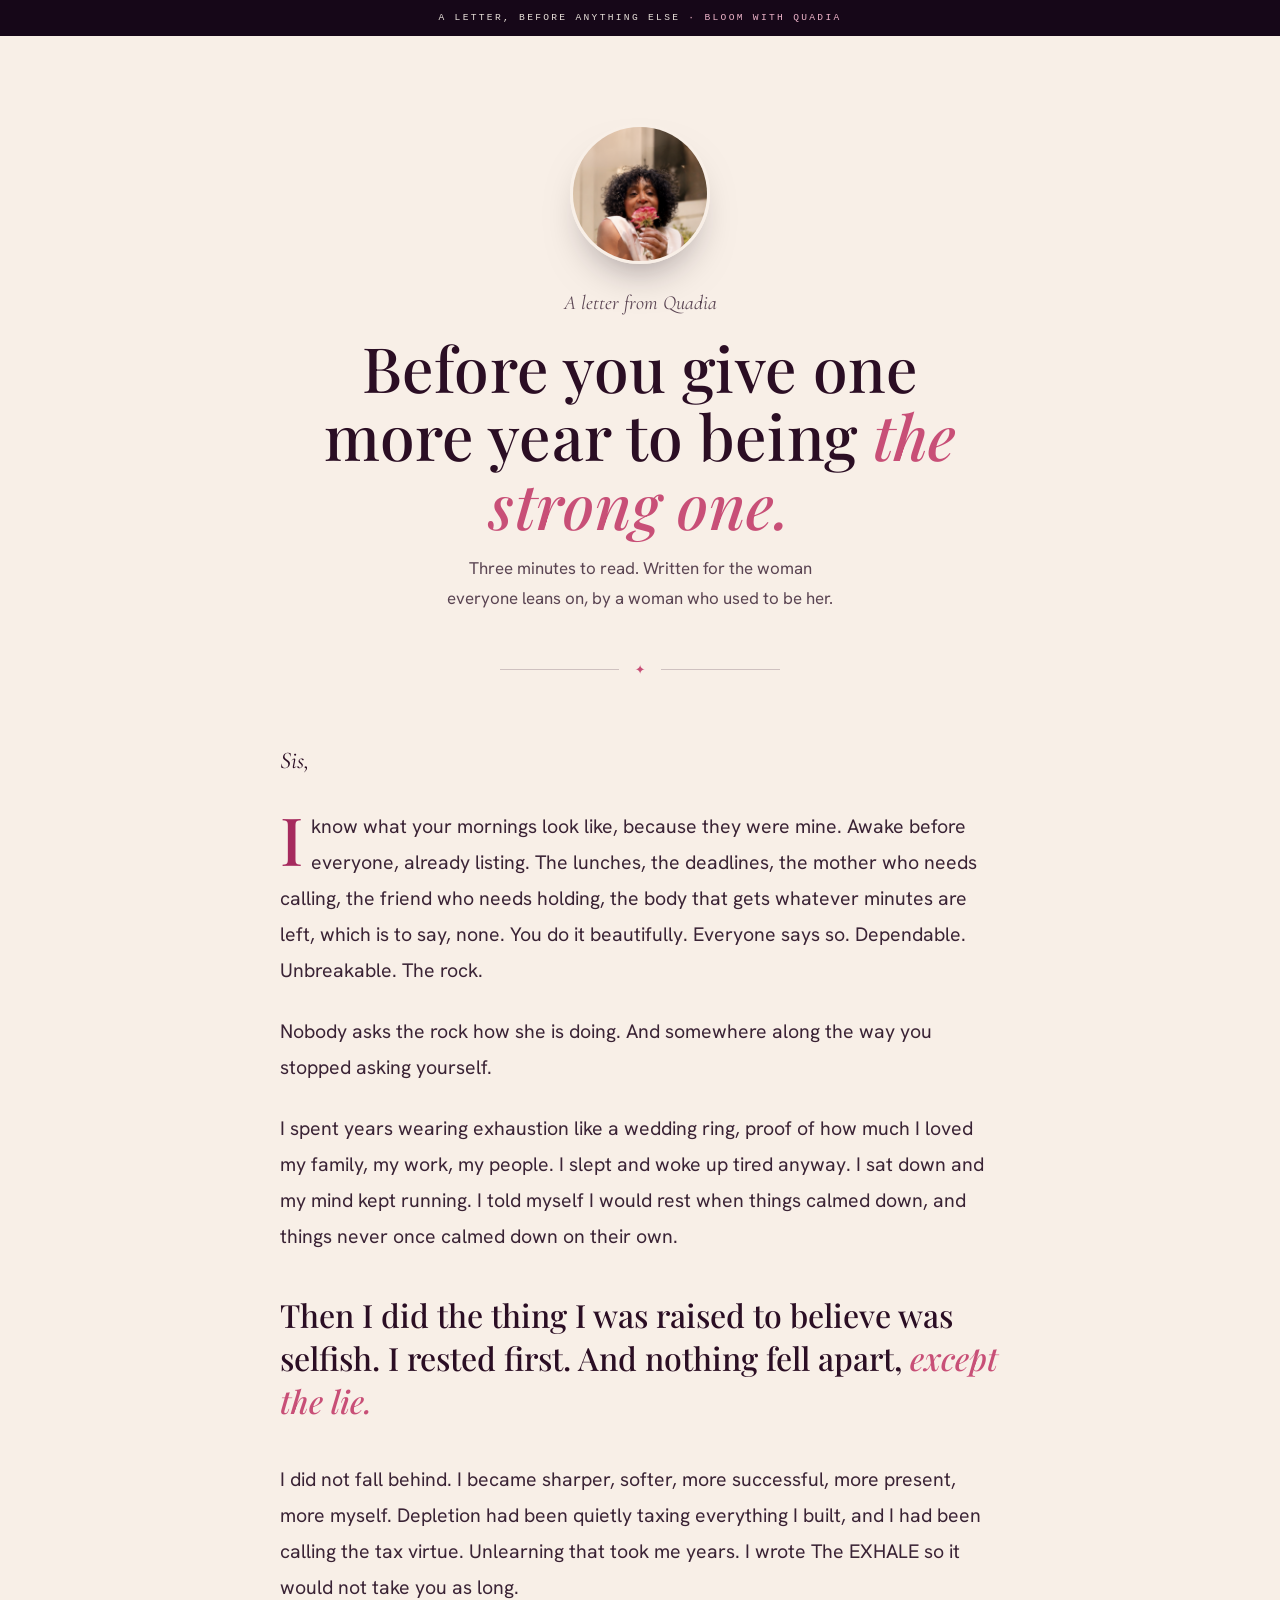
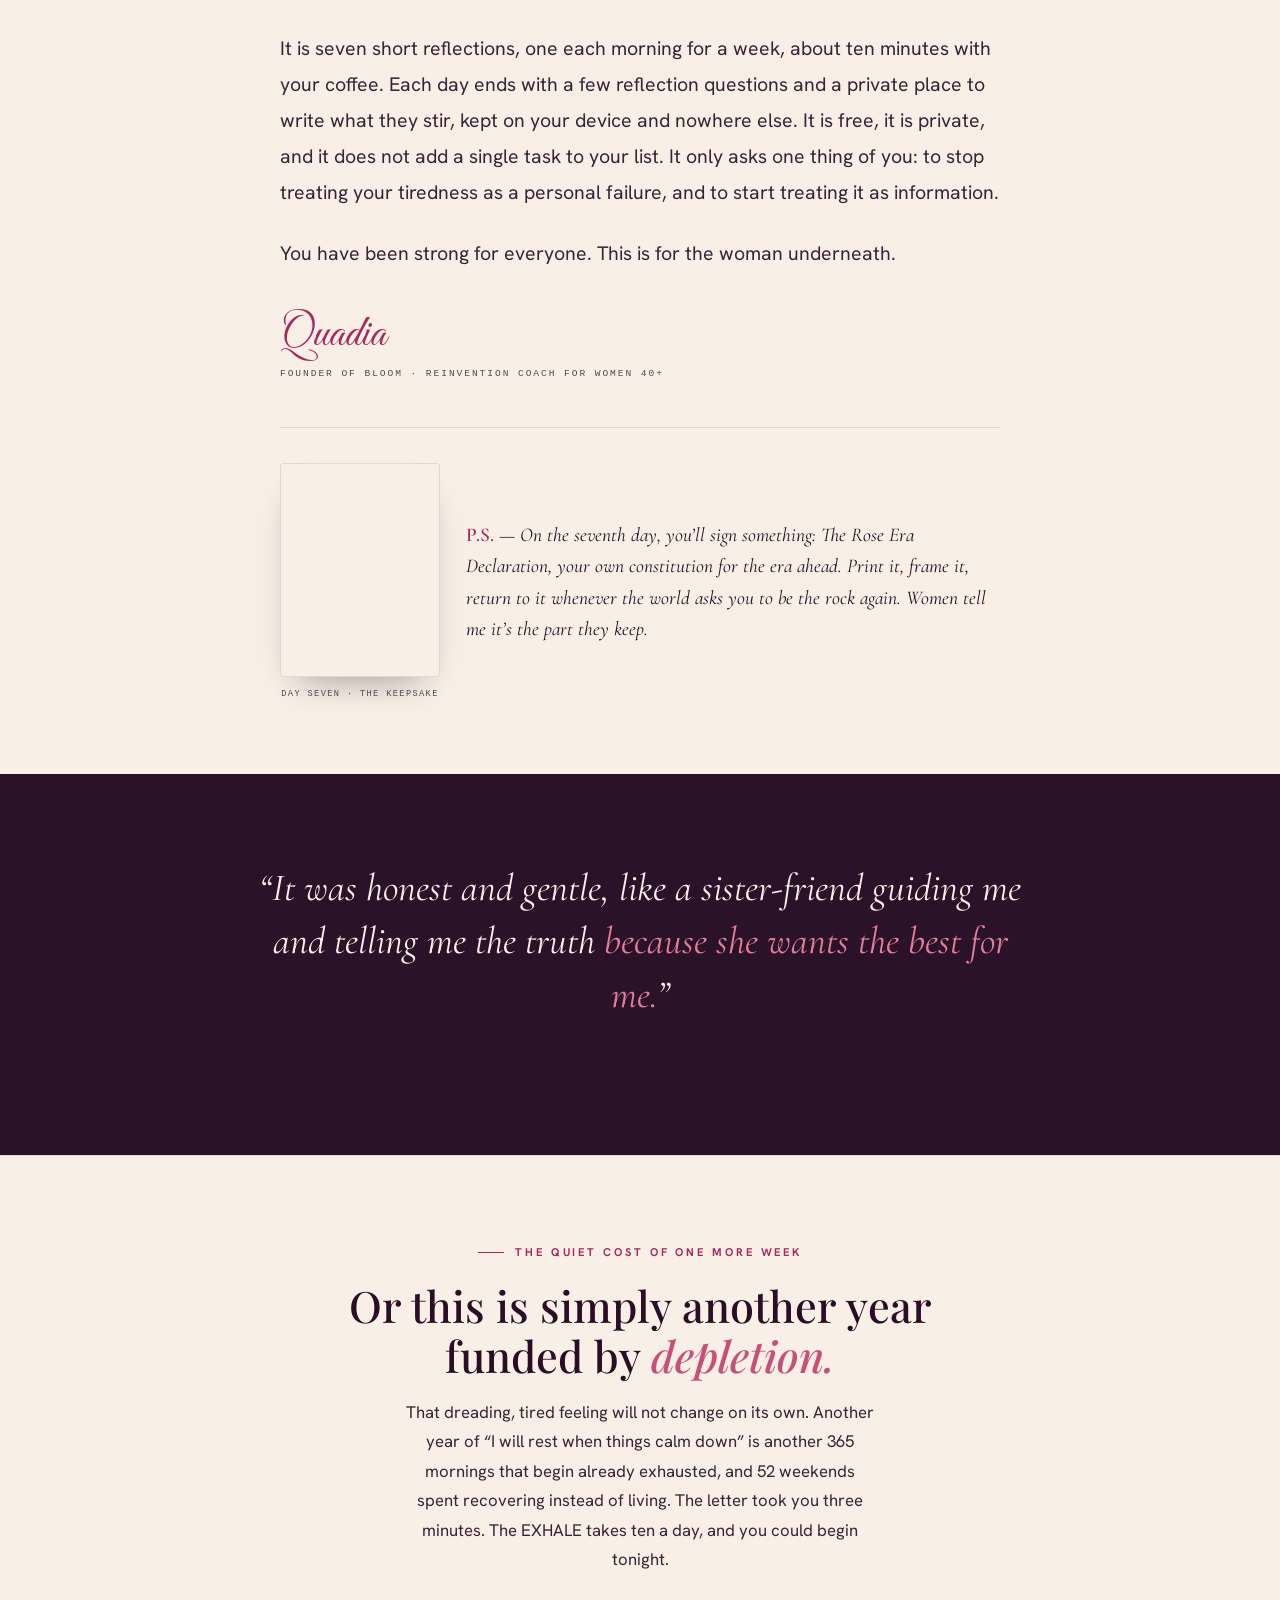
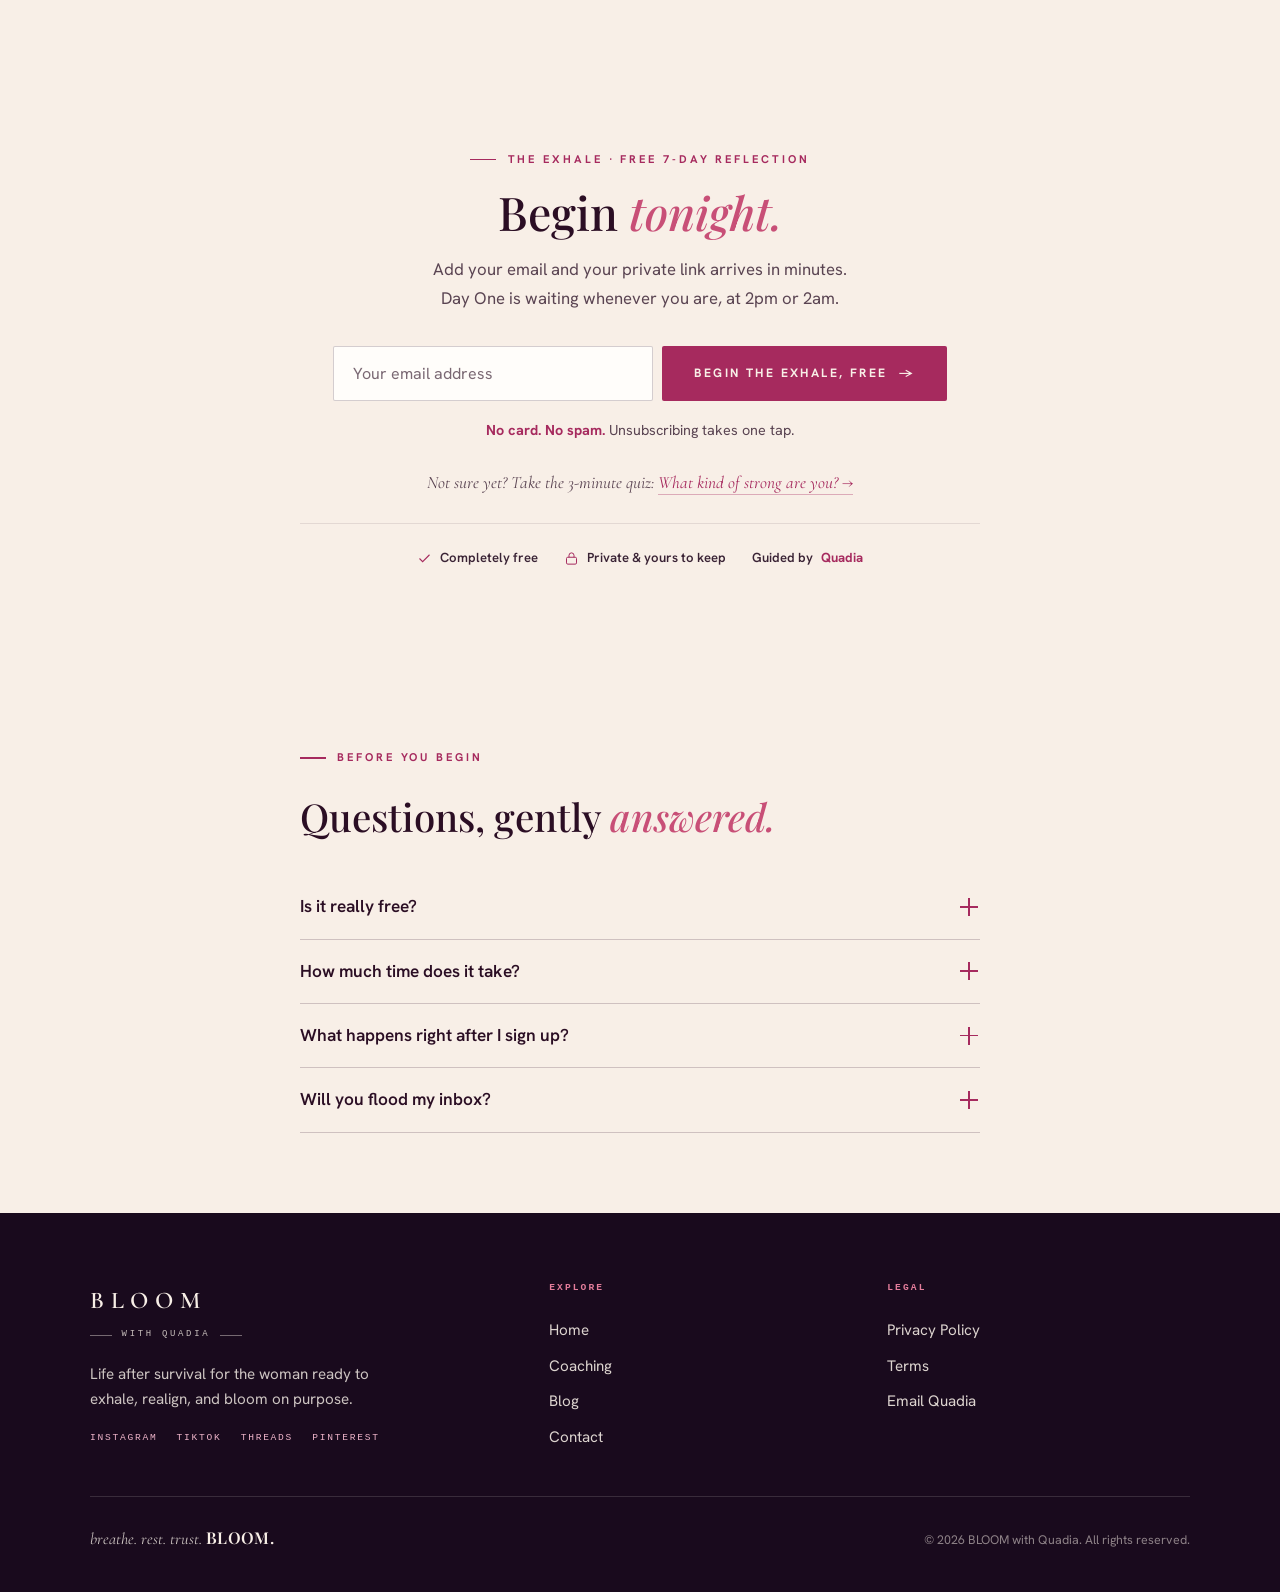
==== commit fd9fc4ab: "Add files via upload" ====
--- a/index.html
+++ b/index.html
@@ -3,400 +3,385 @@
 <head>
 <meta charset="UTF-8" />
 <meta name="viewport" content="width=device-width, initial-scale=1.0, viewport-fit=cover" />
-<title>The EXHALE · A free 7-day reset | BLOOM with Quadia</title>
-<meta name="description" content="The EXHALE: a free, private 7-day guided reflection for ambitious women who are privately exhausted. Seven short reflections, ten minutes a day. Begin free." />
-
-<meta property="og:title" content="The EXHALE · A free 7-day reset | BLOOM with Quadia" />
-<meta property="og:description" content="For the woman who still wants the life, the beauty, the impact, and the expansion, but refuses to pay for it with her body. Seven reflections. Ten minutes a day. Free." />
-<meta property="og:type" content="website" />
-<!-- <meta property="og:image" content="https://YOURDOMAIN.com/share.jpg" /> -->
+<title>A letter from Quadia · The EXHALE | BLOOM with Quadia</title>
+<meta name="description" content="A letter from Quadia, for the woman who has been strong for everyone else. The EXHALE is a free, private 7-day guided reflection. Begin tonight." />
 
 <link rel="preconnect" href="https://fonts.googleapis.com" />
 <link rel="preconnect" href="https://fonts.gstatic.com" crossorigin />
-<link href="https://fonts.googleapis.com/css2?family=Bodoni+Moda:ital,opsz,wght@0,6..96,400;0,6..96,500;0,6..96,600;0,6..96,700;1,6..96,400;1,6..96,500;1,6..96,600&family=Cormorant+Garamond:wght@500;600&family=Great+Vibes&family=Hanken+Grotesk:wght@300;400;500;600;700;800&display=swap" rel="stylesheet" />
-
-<link rel="stylesheet" href="styles.css?v=19" />
-<link rel="preload" as="image" href="hero.png" fetchpriority="high" />
+<link href="https://fonts.googleapis.com/css2?family=Playfair+Display:ital,wght@0,400;0,500;0,600;1,400;1,500&family=Cormorant+Garamond:ital,wght@0,500;0,600;1,500&family=Great+Vibes&family=Hanken+Grotesk:wght@400;500;600;700&display=swap" rel="stylesheet" />
+<link rel="preload" as="image" href="quadia-byline.png" fetchpriority="high" />
+
+<style>
+  :root{
+    --ivory:#F8EFE7; --ivory-2:#F8EFE7; --paper:#F8EFE7;
+    --oxblood:#A62A5E; --oxblood-2:#7E1F48;
+    --noir:#2A1228; --noir-2:#160718;
+    --rose:#C84F77; --rose-2:#E37D9B; --blush:#ECB3C8;
+    --ink:#2B0E24; --ink-body:#3A2335; --ink-mute:#5A4452;
+    --line:rgba(43,14,36,0.2); --line-soft:rgba(43,14,36,0.1);
+    --serif:"Playfair Display", Georgia, serif;
+    --quote:"Cormorant Garamond", Georgia, serif;
+    --sans:"Hanken Grotesk", system-ui, sans-serif;
+    --mono:ui-monospace, "SFMono-Regular", Menlo, monospace;
+    --ease:cubic-bezier(0.22,0.61,0.27,1);
+  }
+  *{ box-sizing:border-box; }
+  html{ scroll-behavior:smooth; -webkit-text-size-adjust:100%; }
+  body{ margin:0; font-family:var(--sans); font-size:1.14rem; line-height:1.75; color:var(--ink-body);
+    background:var(--ivory); -webkit-font-smoothing:antialiased; }
+  img{ max-width:100%; display:block; }
+  a{ color:var(--oxblood); text-decoration:none; }
+  a:hover{ color:var(--oxblood-2); }
+  em{ font-style:italic; color:var(--rose); }
+
+  .kicker{ font-family:var(--sans); font-weight:700; font-size:.7rem; letter-spacing:.26em;
+    text-transform:uppercase; color:var(--oxblood); display:inline-flex; align-items:center; gap:.7rem; }
+  .kicker::before{ content:""; width:26px; height:1.5px; background:currentColor; flex:none; }
+
+  /* ---------- MASTHEAD ---------- */
+  .mh{ background:var(--noir-2); color:rgba(255,248,239,.9); text-align:center; font-family:var(--mono);
+    font-size:.6rem; letter-spacing:.24em; text-transform:uppercase; padding:.6rem 1rem; }
+  .mh b{ color:var(--blush); font-weight:400; }
+
+  /* ---------- BYLINE HERO ---------- */
+  .byline{ background:var(--ivory); padding:clamp(3rem,7vw,5.5rem) 0 0; }
+  .wrap{ width:min(720px, calc(100% - 2.8rem)); margin-inline:auto; }
+  .byline-head{ text-align:center; }
+  .byline-head .portrait{ width:clamp(108px,16vw,140px); height:clamp(108px,16vw,140px); border-radius:50%;
+    object-fit:cover; object-position:50% 42%; margin:0 auto 1.4rem; border:3px solid var(--paper);
+    box-shadow:0 22px 44px -22px rgba(22,7,24,.5); }
+  .byline-head .from{ font-family:var(--quote); font-style:italic; font-size:1.25rem; color:var(--ink-mute); }
+  .byline-head h1{ font-family:var(--serif); font-weight:500; font-size:clamp(2.3rem,6.4vw,3.9rem);
+    line-height:1.1; letter-spacing:.005em; color:var(--ink); margin:.7rem 0 1rem; }
+  .byline-head h1 em{ font-style:italic; color:var(--rose); }
+  .byline-head .dek{ font-size:1.06rem; color:var(--ink-mute); max-width:44ch; margin:0 auto; }
+  .byline-rule{ display:flex; align-items:center; gap:1rem; margin:clamp(2rem,4vw,2.8rem) auto 0; max-width:280px; }
+  .byline-rule::before,.byline-rule::after{ content:""; height:1px; background:var(--line); flex:1; }
+  .byline-rule span{ color:var(--rose); font-size:.8rem; }
+
+  /* ---------- LETTER ---------- */
+  .letter{ padding:clamp(2.4rem,5vw,3.6rem) 0 clamp(3rem,6vw,4.5rem); }
+  .letter p{ margin:0 0 1.55rem; font-size:clamp(1.12rem,1.6vw,1.22rem); line-height:1.85; }
+  .letter p.salutation{ font-family:var(--quote); font-style:italic; font-size:1.5rem; color:var(--ink); }
+  .letter .drop::first-letter{ font-family:var(--serif); font-weight:500; font-size:3.4em; line-height:.78;
+    float:left; padding:.08em .12em 0 0; color:var(--oxblood); }
+  .letter .keyline{ font-family:var(--serif); font-weight:500; font-size:clamp(1.5rem,3vw,2rem); line-height:1.35;
+    color:var(--ink); margin:2.4rem 0; }
+  .letter .keyline em{ color:var(--rose); }
+  .letter .sig{ margin-top:2.6rem; }
+  .letter .sig .gv{ font-family:"Great Vibes", cursive; font-size:2.8rem; color:var(--oxblood); line-height:1; }
+  .letter .sig .st{ font-family:var(--mono); font-size:.6rem; letter-spacing:.2em; text-transform:uppercase;
+    color:var(--ink-mute); margin-top:.5rem; }
+  .ps{ display:flex; align-items:center; gap:1.6rem; margin-top:2.8rem; padding-top:2.2rem;
+    border-top:1px solid var(--line-soft); }
+  .ps .ps-media{ flex:none; width:clamp(120px,18vw,160px); }
+  .ps .ps-media img{ width:100%; border:1px solid var(--line-soft); border-radius:3px;
+    box-shadow:0 18px 36px -20px rgba(22,7,24,.45); }
+  .ps .ps-media figcaption{ font-family:var(--mono); font-size:.54rem; letter-spacing:.16em;
+    text-transform:uppercase; color:var(--ink-mute); margin-top:.6rem; text-align:center; }
+  .ps .ps-body{ font-family:var(--quote); font-style:italic; font-size:1.22rem; line-height:1.6;
+    color:var(--ink); margin:0; }
+  .ps .ps-body b{ font-style:normal; font-weight:600; color:var(--oxblood); }
+  @media (max-width:540px){ .ps{ flex-direction:row; align-items:flex-start; } .ps .ps-media{ width:104px; } }
+
+  /* ---------- PULL QUOTE ---------- */
+  .pullq{ background:var(--noir); color:var(--paper); padding:clamp(3.6rem,8vw,5.5rem) 0; text-align:center; }
+  .pullq .wrap{ width:min(780px, calc(100% - 2.8rem)); }
+  .pullq p{ font-family:var(--quote); font-style:italic; font-size:clamp(1.6rem,3.6vw,2.4rem); line-height:1.4;
+    margin:0; color:var(--paper); }
+  .pullq p em{ color:var(--rose-2); }
+  .pullq cite{ display:block; font-family:var(--mono); font-style:normal; font-size:.64rem; letter-spacing:.22em;
+    text-transform:uppercase; color:var(--rose-2); margin-top:1.6rem; }
+
+  /* ---------- URGENCY ---------- */
+  .cost{ background:var(--ivory); border-top:1px solid var(--line-soft);
+    padding:clamp(3.2rem,7vw,4.8rem) 0; }
+  .cost .wrap{ width:min(680px, calc(100% - 2.8rem)); text-align:center; }
+  .cost h2{ font-family:var(--serif); font-weight:500; font-size:clamp(1.8rem,4.6vw,2.7rem); line-height:1.16;
+    color:var(--ink); margin:1rem 0 1.1rem; }
+  .cost h2 em{ font-style:italic; color:var(--rose); }
+  .cost p{ color:var(--ink-body); font-size:1.05rem; max-width:52ch; margin:0 auto; }
+
+  /* ---------- THE ASK ---------- */
+  .ask{ padding:clamp(3.6rem,8vw,5.5rem) 0; background:var(--ivory); }
+  .ask .wrap{ width:min(680px, calc(100% - 2.8rem)); text-align:center; }
+  .ask h2{ font-family:var(--serif); font-weight:500; font-size:clamp(1.9rem,5vw,2.9rem); line-height:1.12;
+    color:var(--ink); margin:1rem 0 1rem; }
+  .ask h2 em{ font-style:italic; color:var(--rose); }
+  .ask .lead{ color:var(--ink-mute); font-size:1.05rem; max-width:46ch; margin:0 auto 2rem; }
+  .signup{ display:flex; gap:.6rem; justify-content:center; flex-wrap:wrap; }
+  .signup input[type="email"]{ flex:0 1 320px; min-width:0; border:1.5px solid var(--line); background:#FFFDFa;
+    border-radius:2px; padding:1rem 1.2rem; font-family:var(--sans); font-size:1rem; color:var(--ink); outline:none;
+    transition:border-color .25s, box-shadow .25s; }
+  .signup input[type="email"]:focus{ border-color:var(--oxblood); box-shadow:0 0 0 3px rgba(166,42,94,.14); }
+  .signup input::placeholder{ color:var(--ink-mute); opacity:.8; }
+  .btn{ border:none; cursor:pointer; display:inline-flex; align-items:center; gap:.7rem; padding:1rem 2rem;
+    border-radius:2px; font-family:var(--sans); font-size:.76rem; font-weight:700; letter-spacing:.2em;
+    text-transform:uppercase; background:var(--oxblood); color:var(--paper);
+    transition:background .35s var(--ease), transform .35s var(--ease); }
+  .btn:hover{ background:var(--oxblood-2); transform:translateY(-2px); }
+  .btn .arr{ transition:transform .3s var(--ease); }
+  .btn:hover .arr{ transform:translateX(4px); }
+  .form-note{ font-size:.9rem; color:var(--ink-mute); margin:1.1rem 0 0; }
+  .form-note b{ color:var(--oxblood); }
+  .quiz-hatch{ font-family:var(--quote); font-style:italic; font-size:1.08rem; color:var(--ink-mute); margin:1.5rem 0 0; }
+  .quiz-hatch a{ color:var(--oxblood); border-bottom:1px solid rgba(166,42,94,.35); padding-bottom:1px;
+    transition:color .25s, border-color .25s; }
+  .quiz-hatch a:hover{ color:var(--oxblood-2); border-color:var(--oxblood-2); }
+  .trust{ display:flex; justify-content:center; flex-wrap:wrap; gap:.5rem 1.6rem; margin-top:1.6rem;
+    padding-top:1.4rem; border-top:1px solid var(--line-soft); }
+  .trust span{ display:inline-flex; align-items:center; gap:.5rem; font-size:.82rem; font-weight:600; color:var(--ink-body); }
+  .trust svg{ width:15px; height:15px; color:var(--oxblood); flex:none; }
+
+  /* ---------- FAQ ---------- */
+  .faq{ background:var(--paper); padding:clamp(3.2rem,7vw,5rem) 0; }
+  .faq .wrap{ width:min(680px, calc(100% - 2.8rem)); }
+  .faq h2{ font-family:var(--serif); font-weight:500; font-size:clamp(1.7rem,4vw,2.4rem); color:var(--ink);
+    margin:.8rem 0 1.6rem; }
+  .faq h2 em{ font-style:italic; color:var(--rose); }
+  details{ border-bottom:1px solid var(--line); }
+  summary{ list-style:none; cursor:pointer; display:flex; justify-content:space-between; align-items:center; gap:1.4rem;
+    padding:1.25rem 0; font-family:var(--sans); font-weight:600; font-size:1.08rem; color:var(--ink); line-height:1.35; }
+  summary::-webkit-details-marker{ display:none; }
+  summary .ico{ flex:none; width:22px; height:22px; position:relative; }
+  summary .ico::before, summary .ico::after{ content:""; position:absolute; background:var(--oxblood); transition:transform .3s var(--ease), opacity .3s var(--ease); }
+  summary .ico::before{ top:10px; left:2px; width:18px; height:1.6px; }
+  summary .ico::after{ left:10px; top:2px; width:1.6px; height:18px; }
+  details[open] .ico::after{ transform:rotate(90deg); opacity:0; }
+  details p{ margin:0; padding:0 0 1.4rem; font-size:1rem; line-height:1.7; color:var(--ink-body); max-width:60ch; }
+
+  /* ---------- FOOTER ---------- */
+  footer{ background:#190A1D; color:rgba(255,248,239,.72); padding:clamp(2.8rem,6vw,4.2rem) 0 2.4rem; }
+  footer .fwrap{ width:min(1100px, calc(100% - 2.8rem)); margin-inline:auto; }
+  footer .fgrid{ display:grid; grid-template-columns:1.4fr 1fr 1fr; gap:2.2rem; align-items:start; }
+  footer .flock{ font-family:var(--quote); font-weight:600; font-size:1.5rem; letter-spacing:.28em; color:var(--paper); }
+  footer .fsub{ display:flex; align-items:center; gap:.6rem; font-family:var(--mono); font-size:.56rem;
+    letter-spacing:.3em; text-transform:uppercase; color:rgba(255,248,239,.75); margin-top:.35rem; }
+  footer .fsub::before, footer .fsub::after{ content:""; height:1px; width:22px; background:rgba(255,248,239,.4); }
+  footer .ftag{ font-size:.95rem; line-height:1.65; color:rgba(255,248,239,.78); margin:1.2rem 0 0; max-width:34ch; }
+  footer .fsocial{ display:flex; flex-wrap:wrap; gap:1.2rem; margin-top:1.1rem; }
+  footer .fsocial a{ font-family:var(--mono); font-size:.6rem; letter-spacing:.18em; text-transform:uppercase;
+    color:var(--blush); }
+  footer .fsocial a:hover{ color:var(--paper); }
+  footer h4{ font-family:var(--mono); font-weight:700; font-size:.6rem; letter-spacing:.22em; text-transform:uppercase;
+    color:var(--rose-2); margin:0 0 1rem; }
+  footer .fcol a{ display:block; font-size:.95rem; color:rgba(255,248,239,.85); padding:.28rem 0; width:fit-content; }
+  footer .fcol a:hover{ color:var(--paper); }
+  footer .fbottom{ display:flex; justify-content:space-between; align-items:baseline; flex-wrap:wrap; gap:.8rem;
+    border-top:1px solid rgba(255,248,239,.14); margin-top:2.6rem; padding-top:1.6rem; }
+  footer .fcreed{ font-family:var(--quote); font-style:italic; font-size:1.02rem; color:rgba(255,248,239,.78); }
+  footer .fcreed b{ font-style:normal; font-family:var(--serif); font-weight:600; color:var(--paper); letter-spacing:.02em; }
+  footer .fcopy{ font-family:var(--sans); font-size:.78rem; color:rgba(255,248,239,.5); margin:0; }
+  @media (max-width:720px){ footer .fgrid{ grid-template-columns:1fr; gap:1.8rem; } }
+
+  /* ---------- MOBILE STICKY CTA ---------- */
+  .m-cta{ position:fixed; inset:auto 0 0 0; z-index:80; background:rgba(22,7,24,.97);
+    -webkit-backdrop-filter:blur(8px); backdrop-filter:blur(8px); }
+  .m-cta a{ display:block; text-align:center; color:var(--paper); font-size:.72rem; font-weight:700;
+    letter-spacing:.2em; text-transform:uppercase; padding:1.1rem; }
+
+  @media (min-width:700px){ .m-cta{ display:none; } }
+
+  /* ---------- SCROLL REVEAL ---------- */
+  .reveal{ opacity:0; transform:translateY(20px);
+    transition:opacity .85s cubic-bezier(0.16,1,0.3,1), transform .95s cubic-bezier(0.16,1,0.3,1); }
+  .reveal.in{ opacity:1; transform:none; }
+
+  @media (max-width:600px){
+    body{ font-size:1.06rem; }
+    .signup{ flex-direction:column; }
+    .signup input[type="email"], .signup .btn{ width:100%; justify-content:center; }
+  }
+  @media (prefers-reduced-motion: reduce){ html{ scroll-behavior:auto; } .btn:hover{ transform:none; }
+    .reveal{ opacity:1 !important; transform:none !important; transition:none !important; } }
+</style>
 </head>
-
-<body id="top">
-
-  <!-- ============ MASTHEAD (single static brand strip) ============ -->
-  <header class="masthead" id="masthead">
-    <div class="mh-strip">Exhaustion is not excellence <span class="sep">·</span> <span class="mh-brand">BLOOM with Quadia</span></div>
+<body>
+
+  <div class="mh">A letter, before anything else <b>· BLOOM with Quadia</b></div>
+
+  <!-- ============ BYLINE ============ -->
+  <header class="byline">
+    <div class="wrap byline-head">
+      <img class="portrait" src="quadia-byline.png" alt="Quadia, founder of BLOOM, holding a rose" fetchpriority="high" />
+      <div class="from">A letter from Quadia</div>
+      <h1>Before you give one more year to being <em>the strong one.</em></h1>
+      <p class="dek">Three minutes to read. Written for the woman everyone leans on, by a woman who used to be her.</p>
+      <div class="byline-rule"><span>&#10022;</span></div>
+    </div>
   </header>
 
-  <!-- ============ COVER / HERO ============ -->
-  <section class="cover">
-    <div class="wrap">
-      <div class="cover-grid">
-
-        <div class="cover-left">
-          <span class="label brand reveal" style="margin-bottom:1.4rem;">A private 7-day return to rest</span>
-          <h1 class="cover-hook reveal d1">For the woman who still wants the life, the beauty, the money, but refuses to pay for it with her body and her well-being.</h1>
-          <p class="cover-sub reveal d2"><strong>The EXHALE is a free, 7-day guided reflection for ambitious women who are privately exhausted.</strong> Seven short reflections, ten minutes a day. You set down the guilt, and lead from a full cup instead of an empty one. Your welcome email arrives with your private link to The EXHALE, so you can begin tonight.</p>
-
-          <div class="cover-cta">
-            <!-- ============================================================
-                 SIGNUP · COVER  (MailerLite — see notes at bottom of file)
-            ============================================================ -->
-            <form class="signup reveal d3 ml-subscribe-form ml-subscribe-form-43328577" action="https://assets.mailerlite.com/jsonp/2458368/forms/191920584730347233/subscribe" method="post" target="ml_iframe" data-redirect="thank-you.html" novalidate>
-              <input type="email" name="fields[email]" placeholder="Your email address" required aria-label="Your email address" autocomplete="email" />
-              <button type="submit" class="btn btn--amber">Begin the EXHALE, free <span class="arr" aria-hidden="true">&rarr;</span></button>
-              <input type="hidden" name="ml-submit" value="1" />
-              <input type="hidden" name="anticsrf" value="true" />
-            </form>
-            <p class="form-note reveal d3"><b>No card. No spam.</b> Your welcome email arrives with your private link to The EXHALE, and unsubscribing takes one tap.</p>
-
-            <div class="cover-trust reveal d4">
-              <span class="ct">
-                <svg viewBox="0 0 24 24" fill="none" stroke="currentColor" stroke-width="1.7" aria-hidden="true"><path d="M20 6 9 17l-5-5"/></svg>
-                Completely free
-              </span>
-              <span class="ct">
-                <svg viewBox="0 0 24 24" fill="none" stroke="currentColor" stroke-width="1.6" aria-hidden="true"><rect x="4" y="10" width="16" height="11" rx="2"/><path d="M8 10V7a4 4 0 0 1 8 0v3"/></svg>
-                Private &amp; yours to keep
-              </span>
-              <span class="ct">Guided by <strong style="color:var(--oxblood)">Quadia</strong></span>
-            </div>
-          </div>
-        </div>
-
-        <div class="cover-right reveal d2">
-          <div class="cover-img">
-            <!-- ============================================================
-                 HERO VIDEO — drop the mp4 in when ready.
-                 Add: <source src="hero-exhale.mp4" type="video/mp4" />
-                 The poster image shows until the video is added.
-            ============================================================ -->
-            <video class="cover-vid" poster="hero.png" autoplay muted loop playsinline preload="none" aria-label="BLOOM hero">
-              <!-- <source src="hero-exhale.mp4" type="video/mp4" /> -->
-            </video>
-          </div>
-        </div>
-
-      </div>
+  <!-- ============ THE LETTER ============ -->
+  <main class="letter">
+    <div class="wrap">
+      <p class="salutation">Sis,</p>
+
+      <p class="drop">I know what your mornings look like, because they were mine. Awake before everyone, already listing. The lunches, the deadlines, the mother who needs calling, the friend who needs holding, the body that gets whatever minutes are left, which is to say, none. You do it beautifully. Everyone says so. Dependable. Unbreakable. The rock.</p>
+
+      <p>Nobody asks the rock how she is doing. And somewhere along the way you stopped asking yourself.</p>
+
+      <p>I spent years wearing exhaustion like a wedding ring, proof of how much I loved my family, my work, my people. I slept and woke up tired anyway. I sat down and my mind kept running. I told myself I would rest when things calmed down, and things never once calmed down on their own.</p>
+
+      <p class="keyline">Then I did the thing I was raised to believe was selfish. I rested first. And nothing fell apart, <em>except the lie.</em></p>
+
+      <p>I did not fall behind. I became sharper, softer, more successful, more present, more myself. Depletion had been quietly taxing everything I built, and I had been calling the tax virtue. Unlearning that took me years. I wrote The EXHALE so it would not take you as long.</p>
+
+      <p>It is seven short reflections, one each morning for a week, about ten minutes with your coffee. Each day ends with a few reflection questions and a private place to write what they stir, kept on your device and nowhere else. It is free, it is private, and it does not add a single task to your list. It only asks one thing of you: to stop treating your tiredness as a personal failure, and to start treating it as information.</p>
+
+      <p>You have been strong for everyone. This is for the woman underneath.</p>
+
+      <div class="sig">
+        <div class="gv">Quadia</div>
+        <div class="st">Founder of BLOOM &middot; Reinvention coach for women 40+</div>
+      </div>
+
+      <div class="ps">
+        <figure class="ps-media" style="margin:0">
+          <img src="exhale-declaration.png" alt="The Rose Era Declaration, a signed keepsake" loading="lazy" decoding="async" />
+          <figcaption>Day seven &middot; The keepsake</figcaption>
+        </figure>
+        <p class="ps-body"><b>P.S.</b> &mdash; On the seventh day, you&rsquo;ll sign something: The Rose Era Declaration, your own constitution for the era ahead. Print it, frame it, return to it whenever the world asks you to be the rock again. Women tell me it&rsquo;s the part they keep.</p>
+      </div>
+    </div>
+  </main>
+
+  <!-- ============ PULL QUOTE ============ -->
+  <section class="pullq">
+    <div class="wrap">
+      <p>&ldquo;It was honest and gentle, like a sister-friend guiding me and telling me the truth <em>because she wants the best for me.</em>&rdquo;</p>
+      <cite>Michelle, 56 &middot; on The EXHALE</cite>
     </div>
   </section>
 
-  <!-- ============ PROBLEM · name the tired ============ -->
-  <section class="manifesto on-dark">
-    <div class="wrap">
-      <span class="label reveal" style="margin-bottom:2rem;">First, the part no one says out loud</span>
-      <p class="lede reveal d1">You are carrying more than anyone has ever named.<span class="now">Including you.</span></p>
-      <div class="mf-foot">
-        <p class="reveal">You sleep and wake up tired anyway. You finally sit down and your mind keeps working. You have built a life that looks like it works, and still, something in you feels slightly out of reach.</p>
-        <p class="pull reveal d1">Strong is conditioning, not identity.</p>
-      </div>
+  <!-- ============ THE QUIET COST (urgency) ============ -->
+  <section class="cost">
+    <div class="wrap">
+      <span class="kicker">The quiet cost of one more week</span>
+      <h2>Or this is simply another year funded by <em>depletion.</em></h2>
+      <p>That dreading, tired feeling will not change on its own. Another year of &ldquo;I will rest when things calm down&rdquo; is another 365 mornings that begin already exhausted, and 52 weekends spent recovering instead of living. The letter took you three minutes. The EXHALE takes ten a day, and you could begin tonight.</p>
     </div>
   </section>
 
-  <!-- ============ AGITATE · the tired that sleep cannot touch ============ -->
-  <section class="spread paper">
-    <div class="wrap">
-      <div class="spread-grid">
-        <div class="spread-media reveal">
-          <img class="ph-img" src="editorial-portrait.png" alt="A woman in a deep plum tulle gown resting on a bench in soft daylight" loading="lazy" decoding="async" data-parallax="0.05" />
-        </div>
-        <div>
-          <div class="kick reveal"><span class="label">Does this sound like you?</span></div>
-          <h2 class="reveal d1">The tired that success does not fix.</h2>
-          <div class="body">
-            <p class="reveal d1">You remember everything, handle everything, anticipate everything, and quietly wonder why your own life can feel one step away. It is the tired of being needed, but rarely valued. You are not failing at resting. You have simply never been allowed to slow down.</p>
-          </div>
-          <p class="close-line reveal">The EXHALE lets you stop treating your exhaustion as a personal failure.</p>
-        </div>
-      </div>
-    </div>
-  </section>
-
-  <!-- ============ THE BLOOM MODEL · the identity you step into ============ -->
-  <section class="creedx">
-    <span class="bignum" aria-hidden="true">B</span>
-    <div class="wrap">
-      <span class="label reveal">The BLOOM Model</span>
-      <p class="cx-lead reveal d1">A woman who rests and tends to herself does not apologize for conserving her energy. She does not mistake stillness for <em>insignificance</em>.</p>
-      <div class="cx-grid">
-        <div class="cx-body reveal d1">
-          <p>She understands that her body belongs to the rhythm of life, not the economy of self-neglect. This is not about doing less. It is about becoming a woman whose <strong>beauty, ambition, clarity, delight, and power are no longer funded by depletion</strong>.</p>
-          <p class="cx-mid">Rest is the condition that makes ambition sustainable, beautiful, and whole.</p>
-        </div>
-        <div class="cx-she-wrap">
-          <div class="cx-anti-h reveal d2">She is</div>
-          <ul class="cx-anti reveal d2">
-            <li>Ambitious <b>without being exhausted</b>.</li>
-            <li>Powerful <b>without being hardened</b>.</li>
-            <li>Productive <b>without being depleted</b>.</li>
-            <li>Beautiful <b>without being shallow</b>.</li>
-            <li>Peaceful <b>without being anxious</b>.</li>
-          </ul>
-        </div>
-      </div>
-    </div>
-  </section>
-
-  <!-- ============ HOW IT WORKS · three simple steps ============ -->
-  <section class="how">
-    <div class="wrap">
-      <div class="how-head">
-        <span class="label reveal">How it works</span>
-        <p class="how-kicker reveal">This is the woman the next seven days are for.</p>
-        <h2 class="reveal d1">Three steps. Then you simply begin.</h2>
-        <p class="reveal d1">Nothing to schedule. Nothing to manage. The EXHALE was written to give you peace of mind, not another task.</p>
-      </div>
-      <div class="how-grid">
-        <div class="how-step reveal">
-          <div class="hs-n">1</div>
-          <h3>Add your email</h3>
-          <p>One field, one click. No app to download, no account to build, no card, ever.</p>
-        </div>
-        <div class="how-step reveal d1">
-          <div class="hs-n">2</div>
-          <h3>Your private link arrives</h3>
-          <p>Check your inbox for your welcome email. One tap opens The EXHALE: a beautiful private page, not a clumsy PDF, that saves to your home screen and opens at 2am or 2pm, right from your phone. You can start Day One tonight.</p>
-        </div>
-        <div class="how-step reveal d2">
-          <div class="hs-n">3</div>
-          <h3>A companion email each day</h3>
-          <p>Each morning for seven days, a short reflection lands in your inbox to walk you into that day's breath. By the seventh, the guilt is quieter, your mind is calmer, and you have proof that resting increases your capacity. It does not diminish it.</p>
-        </div>
-      </div>
-      <div class="how-foot reveal d2">
-        <div class="reassure">
-          <span class="ra"><svg viewBox="0 0 24 24" fill="none" stroke="currentColor" stroke-width="1.7" aria-hidden="true"><path d="M20 6 9 17l-5-5"/></svg> Completely free</span>
-          <span class="ra"><svg viewBox="0 0 24 24" fill="none" stroke="currentColor" stroke-width="1.7" aria-hidden="true"><path d="M20 6 9 17l-5-5"/></svg> Private &amp; yours to keep</span>
-          <span class="ra"><svg viewBox="0 0 24 24" fill="none" stroke="currentColor" stroke-width="1.7" aria-hidden="true"><path d="M20 6 9 17l-5-5"/></svg> Unsubscribe in one click</span>
-        </div>
-      </div>
-    </div>
-  </section>
-
-  <!-- ============ MARQUEE (moved below How It Works) ============ -->
-  <div class="ticker" aria-hidden="true">
-    <div class="track">
-      <span><span class="t">Exhaustion is not excellence</span><span class="dot">✦</span><span class="t">Rest is your birthright</span><span class="dot">✦</span><span class="t">You are allowed to want more</span><span class="dot">✦</span><span class="t">Softness is not weakness</span><span class="dot">✦</span></span>
-      <span><span class="t">Exhaustion is not excellence</span><span class="dot">✦</span><span class="t">Rest is your birthright</span><span class="dot">✦</span><span class="t">You are allowed to want more</span><span class="dot">✦</span><span class="t">Softness is not weakness</span><span class="dot">✦</span></span>
-    </div>
-  </div>
-
-  <!-- ============ WHAT'S INSIDE · the 7-day transformation ============ -->
-  <section class="breaths on-dark" id="inside">
-    <div class="wrap">
-      <div class="bx-head">
-        <span class="valueline reveal">The free 7-day reflection</span>
-        <h2 class="reveal d1" style="margin-top:1rem;">Seven Breaths</h2>
-      </div>
-
-      <div class="qfeature reveal">
-        <p>“Only human beings have mistaken constant exertion for virtue. Perhaps your exhaustion is not evidence that you are failing. Perhaps it is evidence that you have been attempting to live outside the architecture of creation.”</p>
-        <div class="qby">From Day One · Breathe</div>
-        <div class="qby-name">Quadia<span>Founder of BLOOM</span></div>
-      </div>
-
-      <div class="verses">
-        <div class="verse reveal"><div class="vn">I</div><div><div class="vt">Breathe</div><div class="vd">You return to your own life. You taste the meal, notice the morning light, and hear the voice underneath all the roles again.</div></div></div>
-        <div class="verse reveal"><div class="vn">II</div><div><div class="vt">Rest</div><div class="vd">You stop earning rest and start protecting your capacity before your productivity. The guilt around stillness loosens its grip.</div></div></div>
-        <div class="verse reveal"><div class="vn">III</div><div><div class="vt">Trust</div><div class="vd">You set down what was never yours to carry, the anticipating and the controlling, and your mind finally goes quiet.</div></div></div>
-        <div class="verse reveal"><div class="vn">IV</div><div><div class="vt">Receive</div><div class="vd">You let nourishment, help, and delight back in without apology, so you give from fullness instead of fumes.</div></div></div>
-        <div class="verse reveal"><div class="vn">V</div><div><div class="vt">Beauty</div><div class="vd">You stop postponing beauty for a someday that never comes. An ordinary Tuesday becomes an occasion worth dressing for.</div></div></div>
-        <div class="verse reveal"><div class="vn">VI</div><div><div class="vt">Bloom</div><div class="vd">You stop negotiating yourself smaller and let yourself be fully seen, in your work, your style, and your voice.</div></div></div>
-        <div class="verse final reveal"><div class="vn">VII</div><div><div class="vt">The Declaration</div><div class="vd">You put it all into words and sign The Rose Era Declaration, the governing philosophy of the woman you already were. You just needed a reminder.</div></div></div>
-      </div>
-
-      <div class="decl reveal">
-        <div class="decl-media">
-          <img class="ph-img decl-img" src="exhale-declaration.png" alt="The Rose Era Declaration, a printable keepsake from BLOOM with Quadia" loading="lazy" decoding="async" data-parallax="0.045" />
-        </div>
-        <div class="decl-body">
-          <div class="decl-k">On the seventh day</div>
-          <h3>You receive The Rose Era Declaration, free.</h3>
-          <p>Not a worksheet and not a motivational poster. <strong>Your own constitution</strong>: the principles you will live by from here, naming what you will no longer carry and what you choose to reclaim. Yours to print, sign, and keep.</p>
-        </div>
-      </div>
-    </div>
-  </section>
-
-  <!-- ============ FOUNDING READER BONUS · audio ============ -->
-  <section class="bonus">
-    <div class="wrap">
-      <div class="bonus-card">
-        <div class="bonus-body reveal">
-          <span class="label">Founding Member Gift</span>
-          <h2>The EXHALE, in your ears.</h2>
-          <p>Join as a founding member and your reflections arrive with something extra: short <strong>guided audio</strong>, bonus meditations, and the reflection questions that help you finally stop being last on your own list.</p>
-          <p>Listen on the school run, in the bath, on a walk. Ten minutes, hands free, no screen required.</p>
-          <p>And if you join today, you also receive the BLOOM digital download <strong>Choose You, Sis</strong>: 7 quick ways to prioritize your days.</p>
-          <p class="bonus-note">Free for founding members. Yours to keep.</p>
-        </div>
-        <div class="bonus-media reveal d1">
-          <img class="ph-img gift-img" src="exhale-gift.png" alt="Choose You, Sis: the BLOOM digital gift on a tablet beside earbuds on a nightstand" loading="lazy" decoding="async" />
-        </div>
-      </div>
-    </div>
-  </section>
-
-  <!-- ============ COST OF WAITING · honest urgency ============ -->
-  <section class="costwait">
-    <div class="wrap">
-      <span class="cw-k reveal">The quiet cost of one more week</span>
-      <h2 class="reveal d1">Or this is simply another year funded by <em>depletion</em>.</h2>
-      <p class="reveal d1">That dreading, tired feeling will not change on its own. Another year of “I will rest when things calm down” is another 365 mornings that begin already exhausted, and 52 weekends spent recovering instead of living. The reflection guide is free, and your private link arrives by email the moment you sign up. You could begin tonight.</p>
-    </div>
-  </section>
-
-  <!-- ============ PROOF · the relief it creates ============ -->
-  <section class="voices">
-    <div class="wrap">
-      <span class="label reveal">The relief it creates</span>
-      <h2 class="v-head reveal d1" style="margin-top:0.7rem;">In their own words.</h2>
-      <div class="v-grid">
-        <div class="vbox reveal"><p>I felt seen and validated in a way I haven't in a long time. It made me think about what I actually want for my next chapter.</p><cite class="vby">Sherry, 61</cite></div>
-        <div class="vbox reveal d1"><p>I read this and immediately felt my shoulders drop. I just needed permission to stop being strong.</p><cite class="vby">Keisha, 45</cite></div>
-        <div class="vbox reveal"><p>This helped me see that I can be rich and rested. It's not either/or. It's both.</p><cite class="vby">Tamika, 48</cite></div>
-        <div class="vbox reveal d1"><p>It was honest and gentle, like a sister-friend guiding me and telling me the truth because she wants the best for me.</p><cite class="vby">Michelle, 56</cite></div>
-        <div class="vbox reveal d2"><p>This made me want more for myself, and not feel guilty about it.</p><cite class="vby">Erica, 43</cite></div>
-      </div>
-    </div>
-  </section>
-
-  <!-- ============ TESTIMONIAL TICKER ============ -->
-  <div class="ticker" aria-hidden="true">
-    <div class="track">
-      <span><span class="t">I felt my shoulders drop</span><span class="dot">✦</span><span class="t">I can be rich and rested</span><span class="dot">✦</span><span class="t">Seen and validated</span><span class="dot">✦</span><span class="t">I trust myself more now</span><span class="dot">✦</span></span>
-      <span><span class="t">I felt my shoulders drop</span><span class="dot">✦</span><span class="t">I can be rich and rested</span><span class="dot">✦</span><span class="t">Seen and validated</span><span class="dot">✦</span><span class="t">I trust myself more now</span><span class="dot">✦</span></span>
-    </div>
-  </div>
-
-  <!-- ============ FROM QUADIA · founder note ============ -->
-  <section class="founder on-dark">
-    <div class="wrap">
-      <div class="fd-grid">
-        <div class="fd-media reveal">
-          <img class="ph-img" src="portrait-quadia.png" alt="Quadia, founder of BLOOM, on a flower-lined stoop holding a rose" loading="lazy" decoding="async" data-parallax="0.05" />
-        </div>
-        <div class="fd-body">
-          <span class="label reveal">A note from Quadia</span>
-          <h2 class="reveal d1">I used to think being strong meant being last on my own list.</h2>
-          <p class="reveal d1">For years I wore exhaustion like proof that I loved my family well. I remembered everything, carried everything, and ran on empty while everyone called me dependable.</p>
-          <p class="reveal">Then I did the opposite of everything I had been taught. I rested. I took care of myself first. And I did not fall behind. I became <strong>more successful, not less</strong>. A better mom, a better wife, a better business owner, because depletion had been quietly stealing my joy, and I had mistaken the theft for virtue.</p>
-          <p class="fd-sign reveal">With love, Quadia</p>
-        </div>
-      </div>
-    </div>
-  </section>
-
-  <!-- ============ CLOSER · recap the transformation, then the ask ============ -->
-  <section class="closer" id="begin">
-    <div class="wrap">
-      <span class="label brand reveal">Begin today</span>
-      <h2 class="reveal d1">Seven reflections from now, you finally start choosing you.</h2>
-      <p class="lead reveal d2">Let the guilt go quiet. Choose yourself without apology. Become the rose. It begins with your welcome email and your private link to The EXHALE.</p>
-
-      <!-- ============================================================
-           SIGNUP · CLOSER  (same wiring as the cover form)
-      ============================================================ -->
-      <form class="signup center reveal d2 ml-subscribe-form ml-subscribe-form-43328577" action="https://assets.mailerlite.com/jsonp/2458368/forms/191920584730347233/subscribe" method="post" target="ml_iframe" data-redirect="thank-you.html" novalidate>
+  <!-- ============ THE ASK ============ -->
+  <section class="ask" id="begin">
+    <div class="wrap">
+      <span class="kicker">The EXHALE &middot; Free 7-day reflection</span>
+      <h2>Begin <em>tonight.</em></h2>
+      <p class="lead">Add your email and your private link arrives in minutes. Day One is waiting whenever you are, at 2pm or 2am.</p>
+
+      <form class="signup ml-subscribe-form ml-subscribe-form-43328577" action="https://assets.mailerlite.com/jsonp/2458368/forms/191920584730347233/subscribe" method="post" target="ml_iframe" data-redirect="thank-you.html" novalidate>
         <input type="email" name="fields[email]" placeholder="Your email address" required aria-label="Your email address" autocomplete="email" />
-        <button type="submit" class="btn btn--amber">Begin the EXHALE, free <span class="arr" aria-hidden="true">&rarr;</span></button>
+        <button type="submit" class="btn">Begin the EXHALE, free <span class="arr" aria-hidden="true">&rarr;</span></button>
         <input type="hidden" name="ml-submit" value="1" />
         <input type="hidden" name="anticsrf" value="true" />
       </form>
-      <div class="reassure reveal d2">
-        <span class="ra"><svg viewBox="0 0 24 24" fill="none" stroke="currentColor" stroke-width="1.7" aria-hidden="true"><path d="M20 6 9 17l-5-5"/></svg> Free &amp; private</span>
-        <span class="ra"><svg viewBox="0 0 24 24" fill="none" stroke="currentColor" stroke-width="1.7" aria-hidden="true"><path d="M20 6 9 17l-5-5"/></svg> 7 reflections · 10 min a day</span>
-        <span class="ra"><svg viewBox="0 0 24 24" fill="none" stroke="currentColor" stroke-width="1.7" aria-hidden="true"><path d="M20 6 9 17l-5-5"/></svg> Unsubscribe anytime</span>
+      <p class="form-note"><b>No card. No spam.</b> Unsubscribing takes one tap.</p>
+
+      <p class="quiz-hatch">Not sure yet? Take the 3-minute quiz: <a href="https://yourexhale.bloomwithquadia.com/quiz.html">What kind of strong are you? &rarr;</a></p>
+
+      <div class="trust">
+        <span><svg viewBox="0 0 24 24" fill="none" stroke="currentColor" stroke-width="1.7" aria-hidden="true"><path d="M20 6 9 17l-5-5"/></svg> Completely free</span>
+        <span><svg viewBox="0 0 24 24" fill="none" stroke="currentColor" stroke-width="1.6" aria-hidden="true"><rect x="4" y="10" width="16" height="11" rx="2"/><path d="M8 10V7a4 4 0 0 1 8 0v3"/></svg> Private &amp; yours to keep</span>
+        <span>Guided by <strong style="color:var(--oxblood)">Quadia</strong></span>
       </div>
     </div>
   </section>
 
-  <!-- ============ FAQ ============ -->
+  <!-- ============ FAQ · 4 questions ============ -->
   <section class="faq">
-    <div class="faq-inner">
-      <span class="label reveal">Questions, answered gently</span>
-      <h2 class="reveal d1" style="font-size:clamp(2rem,4.4vw,3rem); margin:0.7rem 0 2rem;">Before you begin.</h2>
-
-      <details class="qa reveal"><summary>Is it really free?<span class="ico" aria-hidden="true"></span></summary><div class="ans"><p>Yes. The EXHALE is free, private, and yours to keep. There is no card, no trial, and no upsell hiding at the end. It is simply a gift from Quadia to women who have carried enough.</p></div></details>
-      <details class="qa reveal"><summary>What exactly will I receive?<span class="ico" aria-hidden="true"></span></summary><div class="ans"><p>Seven short, reflective reflections delivered to your inbox, one a day, plus access to your private BLOOM space where the full guide lives. Founding readers also receive bonus guided audio, meditations, and reflection questions. Each reflection names one reason rest has felt out of reach and offers one small shift.</p></div></details>
-      <details class="qa reveal"><summary>How is the guide delivered?<span class="ico" aria-hidden="true"></span></summary><div class="ans"><p>By email. After you sign up, you receive a welcome email with your private link to The EXHALE: a beautiful web page (no PDF) that saves to your home screen. Then a short companion email arrives each morning for seven days to walk you through it. The complete guide lives in your private BLOOM space, yours to return to anytime.</p></div></details>
-      <details class="qa reveal"><summary>How much time does each reflection take?<span class="ico" aria-hidden="true"></span></summary><div class="ans"><p>A quiet ten minutes. The reflections are short on purpose, designed to give relief, never to become another item on your list.</p></div></details>
-      <details class="qa reveal"><summary>Is this coaching or a self-guided reset?<span class="ico" aria-hidden="true"></span></summary><div class="ans"><p>The EXHALE is self-guided. It is a private guide you move through at your own pace. Coaching with Quadia is a separate experience, for women who want to go further.</p></div></details>
-      <details class="qa reveal"><summary>Who is it for?<span class="ico" aria-hidden="true"></span></summary><div class="ans"><p>For the woman who has carried everything for a long time. She is successful and capable, and still tired in places sleep cannot reach. Often she is forty or beyond, and ready to put herself back on her own list.</p></div></details>
-      <details class="qa reveal"><summary>What makes this different from generic self-care?<span class="ico" aria-hidden="true"></span></summary><div class="ans"><p>It does not add to your list. Instead of telling you to do more, it helps you understand why you are tired, and gives you permission to stop carrying the whole day.</p></div></details>
-      <details class="qa reveal"><summary>Can I unsubscribe?<span class="ico" aria-hidden="true"></span></summary><div class="ans"><p>Anytime, in a single click. A link sits at the bottom of every reflection. There is no pressure here, ever.</p></div></details>
-      <details class="qa reveal"><summary>Why should I trust BLOOM?<span class="ico" aria-hidden="true"></span></summary><div class="ans"><p>BLOOM with Quadia was created for women who were taught that endurance was the same thing as excellence. Every word is written to relieve, never to pressure, and nothing here asks you to perform.</p></div></details>
-      <details class="qa reveal"><summary>What if I sign up and do not receive the reflections?<span class="ico" aria-hidden="true"></span></summary><div class="ans"><p>Check your spam or promotions folder first, and add quadia@bloomwithquadia.com to your contacts. If it still has not arrived, write to that address and we will make sure it reaches you.</p></div></details>
+    <div class="wrap">
+      <span class="kicker">Before you begin</span>
+      <h2>Questions, gently <em>answered.</em></h2>
+
+      <details>
+        <summary>Is it really free?<span class="ico" aria-hidden="true"></span></summary>
+        <p>Completely. No card, no trial, no catch. The EXHALE is a gift, and your private link arrives by email the moment you sign up.</p>
+      </details>
+      <details>
+        <summary>How much time does it take?<span class="ico" aria-hidden="true"></span></summary>
+        <p>About ten minutes a day for seven days, read with your coffee or before bed. Nothing to schedule, nothing to keep up with.</p>
+      </details>
+      <details>
+        <summary>What happens right after I sign up?<span class="ico" aria-hidden="true"></span></summary>
+        <p>A welcome email lands instantly with your private link to The EXHALE, a beautiful page that saves to your phone. Then one short companion email each morning for seven days.</p>
+      </details>
+      <details>
+        <summary>Will you flood my inbox?<span class="ico" aria-hidden="true"></span></summary>
+        <p>No. The seven daily reflections, then gentle weekly letters. Every email is short and warm, and unsubscribing takes one tap.</p>
+      </details>
     </div>
   </section>
 
-
-  <!-- ============ COLOPHON / FOOTER ============ -->
   <footer>
-    <div class="wrap">
-      <div class="col-grid">
+    <div class="fwrap">
+      <div class="fgrid">
         <div>
-          <div class="flock">BLOOM <span class="fscript">with</span> QUADIA</div>
-          <div class="ftag">✦ breathe. rest. trust. <span>BLOOM.</span></div>
-        </div>
-        <div class="fcol">
-          <h4>Connect</h4>
-          <a href="https://bloomwithquadia.com">bloomwithquadia.com</a>
-          <a href="mailto:quadia@bloomwithquadia.com">quadia@bloomwithquadia.com</a>
-        </div>
-        <div class="fcol">
-          <h4>Follow</h4>
-          <div class="fsocials">
+          <div class="flock">BLOOM</div>
+          <div class="fsub">With Quadia</div>
+          <p class="ftag">Life after survival for the woman ready to exhale, realign, and bloom on purpose.</p>
+          <div class="fsocial">
             <a href="https://instagram.com/bloomwithquadia">Instagram</a>
             <a href="https://tiktok.com/@bloomwithquadia">TikTok</a>
             <a href="https://threads.net/@bloomwithquadia">Threads</a>
             <a href="https://pinterest.com/bloomwithquadia">Pinterest</a>
           </div>
-          <p class="fhandle">@bloomwithquadia</p>
         </div>
-      </div>
-      <p class="fcopy">&copy; 2026 BLOOM with Quadia &middot; All rights reserved &middot; <a href="privacy.html" style="color:inherit;border-bottom:1px solid rgba(255,248,239,0.32)">Privacy Policy</a> &middot; <a href="terms.html" style="color:inherit;border-bottom:1px solid rgba(255,248,239,0.32)">Terms &amp; Conditions</a></p>
+        <div class="fcol">
+          <h4>Explore</h4>
+          <a href="https://bloomwithquadia.com/">Home</a>
+          <a href="https://bloomwithquadia.com/coaching">Coaching</a>
+          <a href="https://bloomwithquadia.com/blog">Blog</a>
+          <a href="https://bloomwithquadia.com/contact">Contact</a>
+        </div>
+        <div class="fcol">
+          <h4>Legal</h4>
+          <a href="https://bloomwithquadia.com/privacy">Privacy Policy</a>
+          <a href="https://bloomwithquadia.com/terms">Terms</a>
+          <a href="mailto:quadia@bloomwithquadia.com">Email Quadia</a>
+        </div>
+      </div>
+      <div class="fbottom">
+        <div class="fcreed">breathe. rest. trust. <b>BLOOM.</b></div>
+        <p class="fcopy">&copy; 2026 BLOOM with Quadia. All rights reserved.</p>
+      </div>
     </div>
   </footer>
 
-  <!-- ============ MOBILE STICKY CTA ============ -->
   <div class="m-cta"><a href="#begin">Begin the EXHALE, free</a></div>
 
-  <!-- Hidden target: MailerLite's JSONP response lands here silently while we redirect to thank-you.html -->
   <iframe name="ml_iframe" title="signup" aria-hidden="true" tabindex="-1" style="position:absolute;width:0;height:0;border:0;left:-9999px"></iframe>
-
-  <!-- MailerLite Universal (tracking) -->
   <script>
-    (function(w,d,e,u,f,l,n){w[f]=w[f]||function(){(w[f].q=w[f].q||[])
-    .push(arguments);},l=d.createElement(e),l.async=1,l.src=u,
-    n=d.getElementsByTagName(e)[0],n.parentNode.insertBefore(l,n);})
-    (window,document,'script','https://assets.mailerlite.com/js/universal.js','ml');
-    ml('account', '2458368');
+    document.querySelectorAll('form[data-redirect]').forEach(function(form){
+      form.addEventListener('submit', function(){
+        setTimeout(function(){ window.location.href = form.getAttribute('data-redirect'); }, 800);
+      });
+    });
+
+    /* ---- subtle scroll reveal (fade-up, gentle stagger) ---- */
+    (function(){
+      var els = document.querySelectorAll(
+        '.byline-head > *, .letter p, .letter .sig, .letter .ps, .pullq .wrap > *, ' +
+        '.cost .wrap > *, .ask .wrap > *, .faq .wrap > *'
+      );
+      els.forEach(function(el){ el.classList.add('reveal'); });
+      if(!('IntersectionObserver' in window)){
+        els.forEach(function(el){ el.classList.add('in'); });
+        return;
+      }
+      var pending = [];
+      var io = new IntersectionObserver(function(entries){
+        entries.forEach(function(e){
+          if(e.isIntersecting){
+            var el = e.target;
+            io.unobserve(el);
+            pending.push(el);
+            var i = pending.length - 1;
+            setTimeout(function(){ el.classList.add('in'); pending = pending.filter(function(x){ return x!==el; }); }, Math.min(i*90, 360));
+          }
+        });
+      }, { rootMargin:'0px 0px -8% 0px', threshold:0.08 });
+      els.forEach(function(el){ io.observe(el); });
+    })();
   </script>
-  <!-- End MailerLite Universal -->
-
-  <script src="script.js?v=4"></script>
-
-  <!-- =====================================================================
-       MAILERLITE · SETUP NOTES  (safe to delete this comment block)
-       =====================================================================
-       OPTION A — Paste MailerLite's EMBEDDED FORM (recommended)
-       1. MailerLite > Sites > Forms > Embedded forms > create/select form.
-       2. Copy the embed HTML + the universal <script> snippet.
-       3. DELETE the styled <form class="signup">...</form> blocks (COVER + CLOSER)
-          and paste MailerLite's embed HTML in their place. Paste MailerLite's
-          universal <script> once, just above this comment.
-
-       OPTION B — Keep THIS styled form (lightest, on-brand)
-       1. In MailerLite, open the form's HTML / "form action" embed. Copy the
-          <form action="..."> URL and the email field name (usually fields[email]).
-       2. Replace REPLACE_WITH_MAILERLITE_FORM_ACTION_URL in BOTH forms with that
-          action URL. Confirm the input name matches.
-       3. script.js redirects to thank-you.html after submit. To use MailerLite's
-          own redirect instead, set it in the form settings > after signup >
-          redirect to https://YOURDOMAIN.com/thank-you.html and remove data-redirect.
-
-       Double opt-in: if enabled, the first email is a confirmation —
-       thank-you.html already accounts for this in its copy.
-  ====================================================================== -->
-
 </body>
 </html>
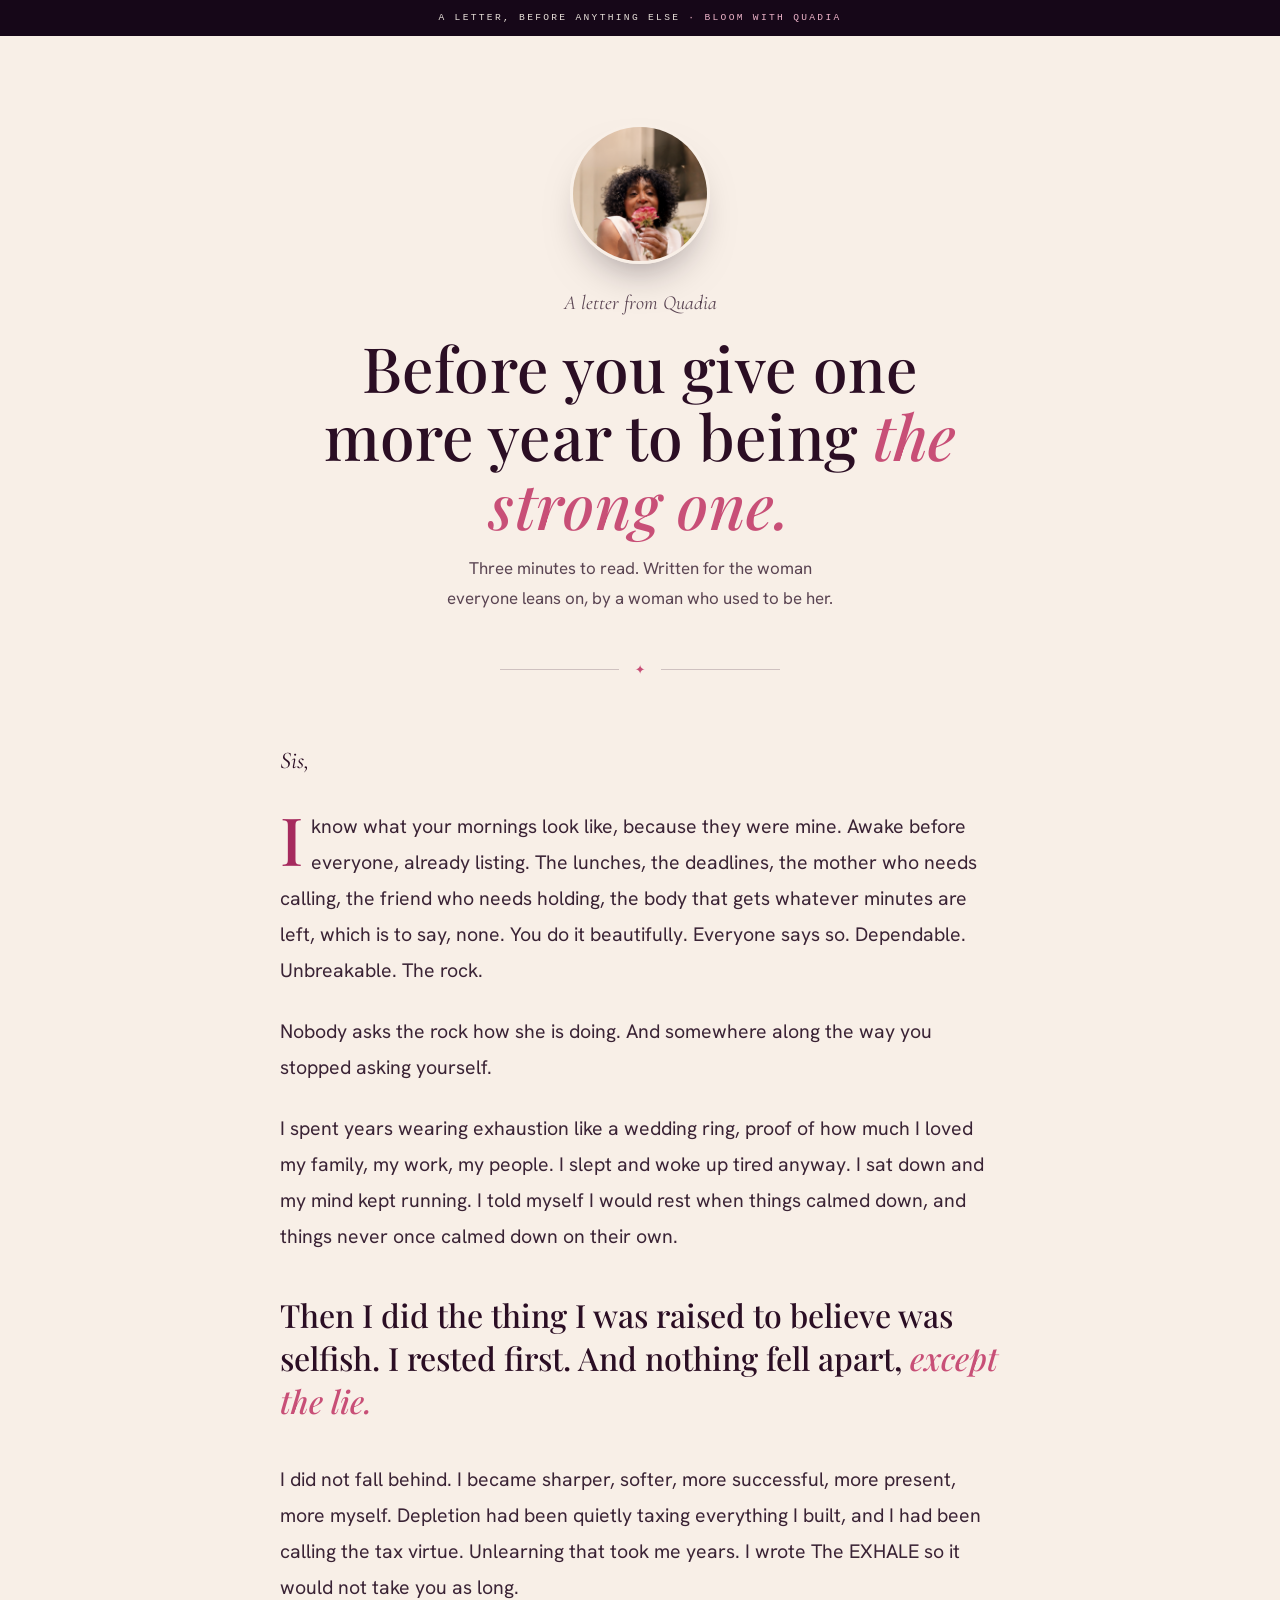
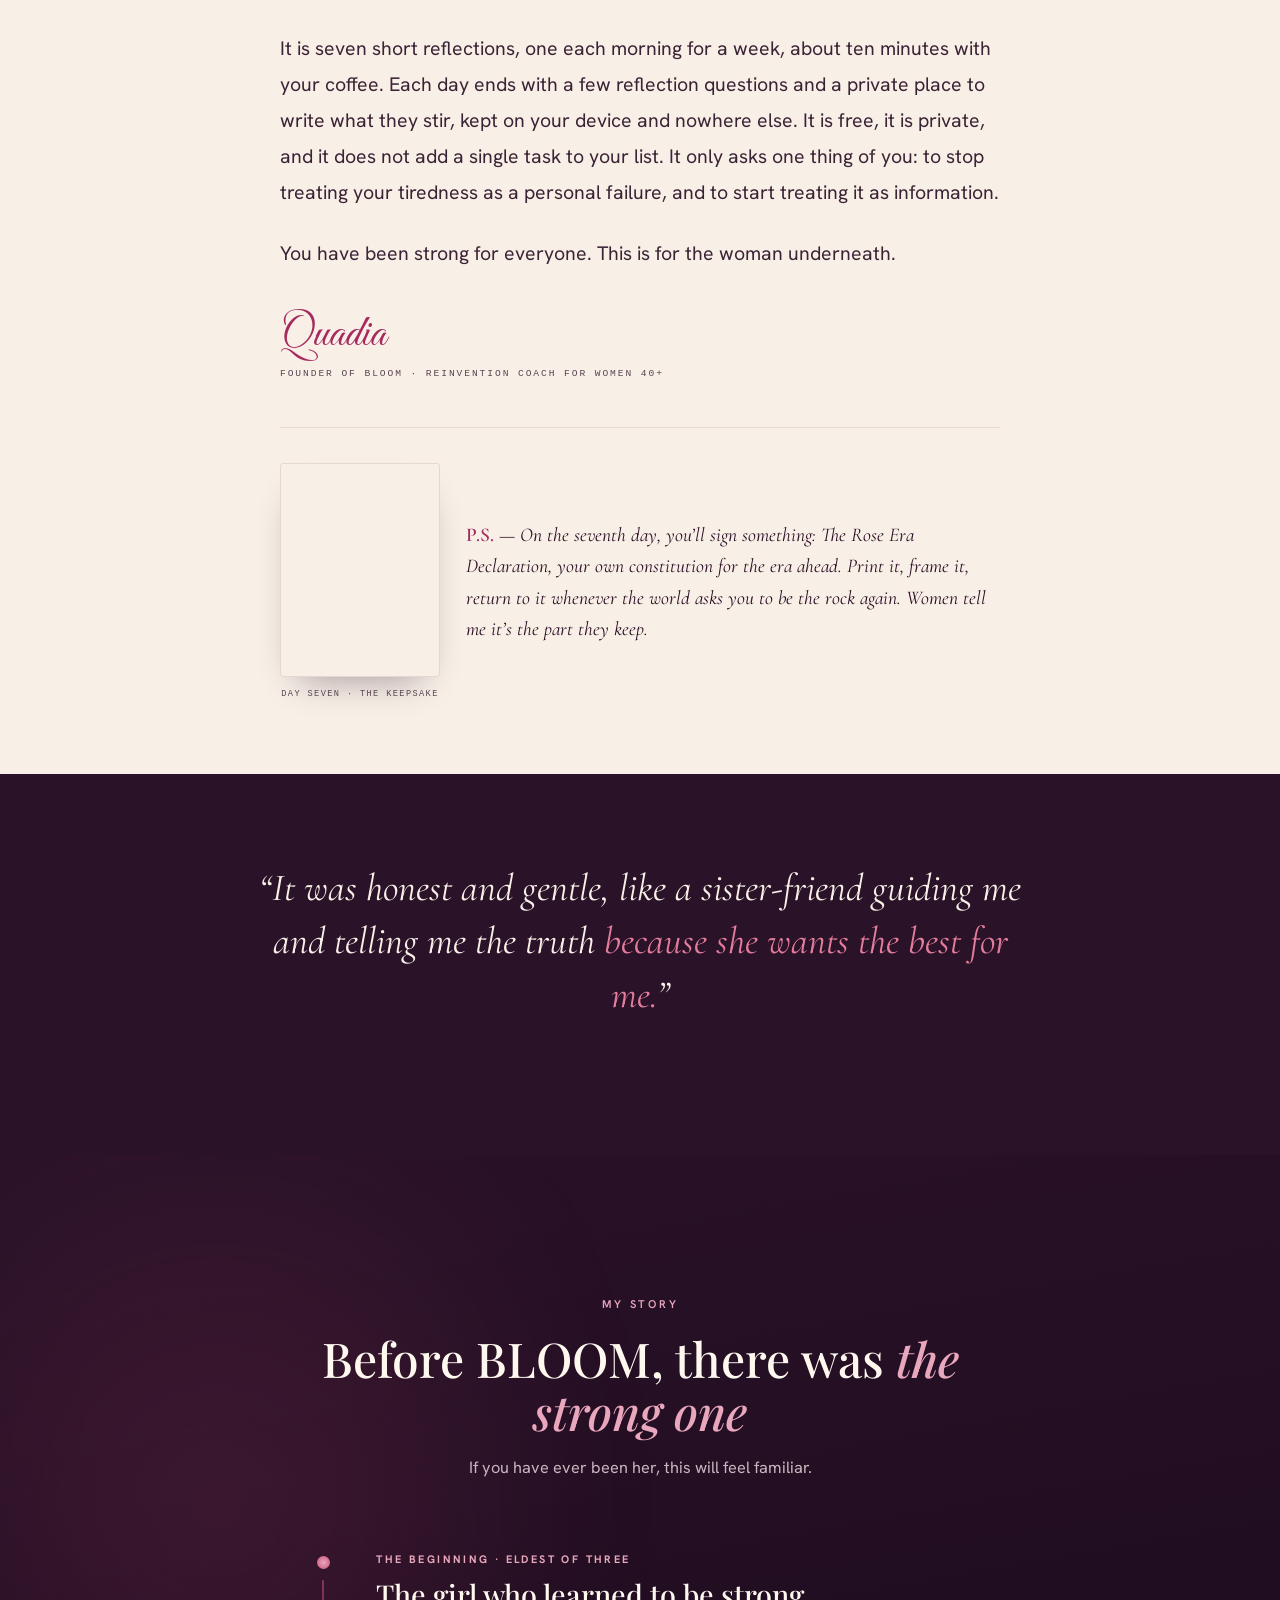
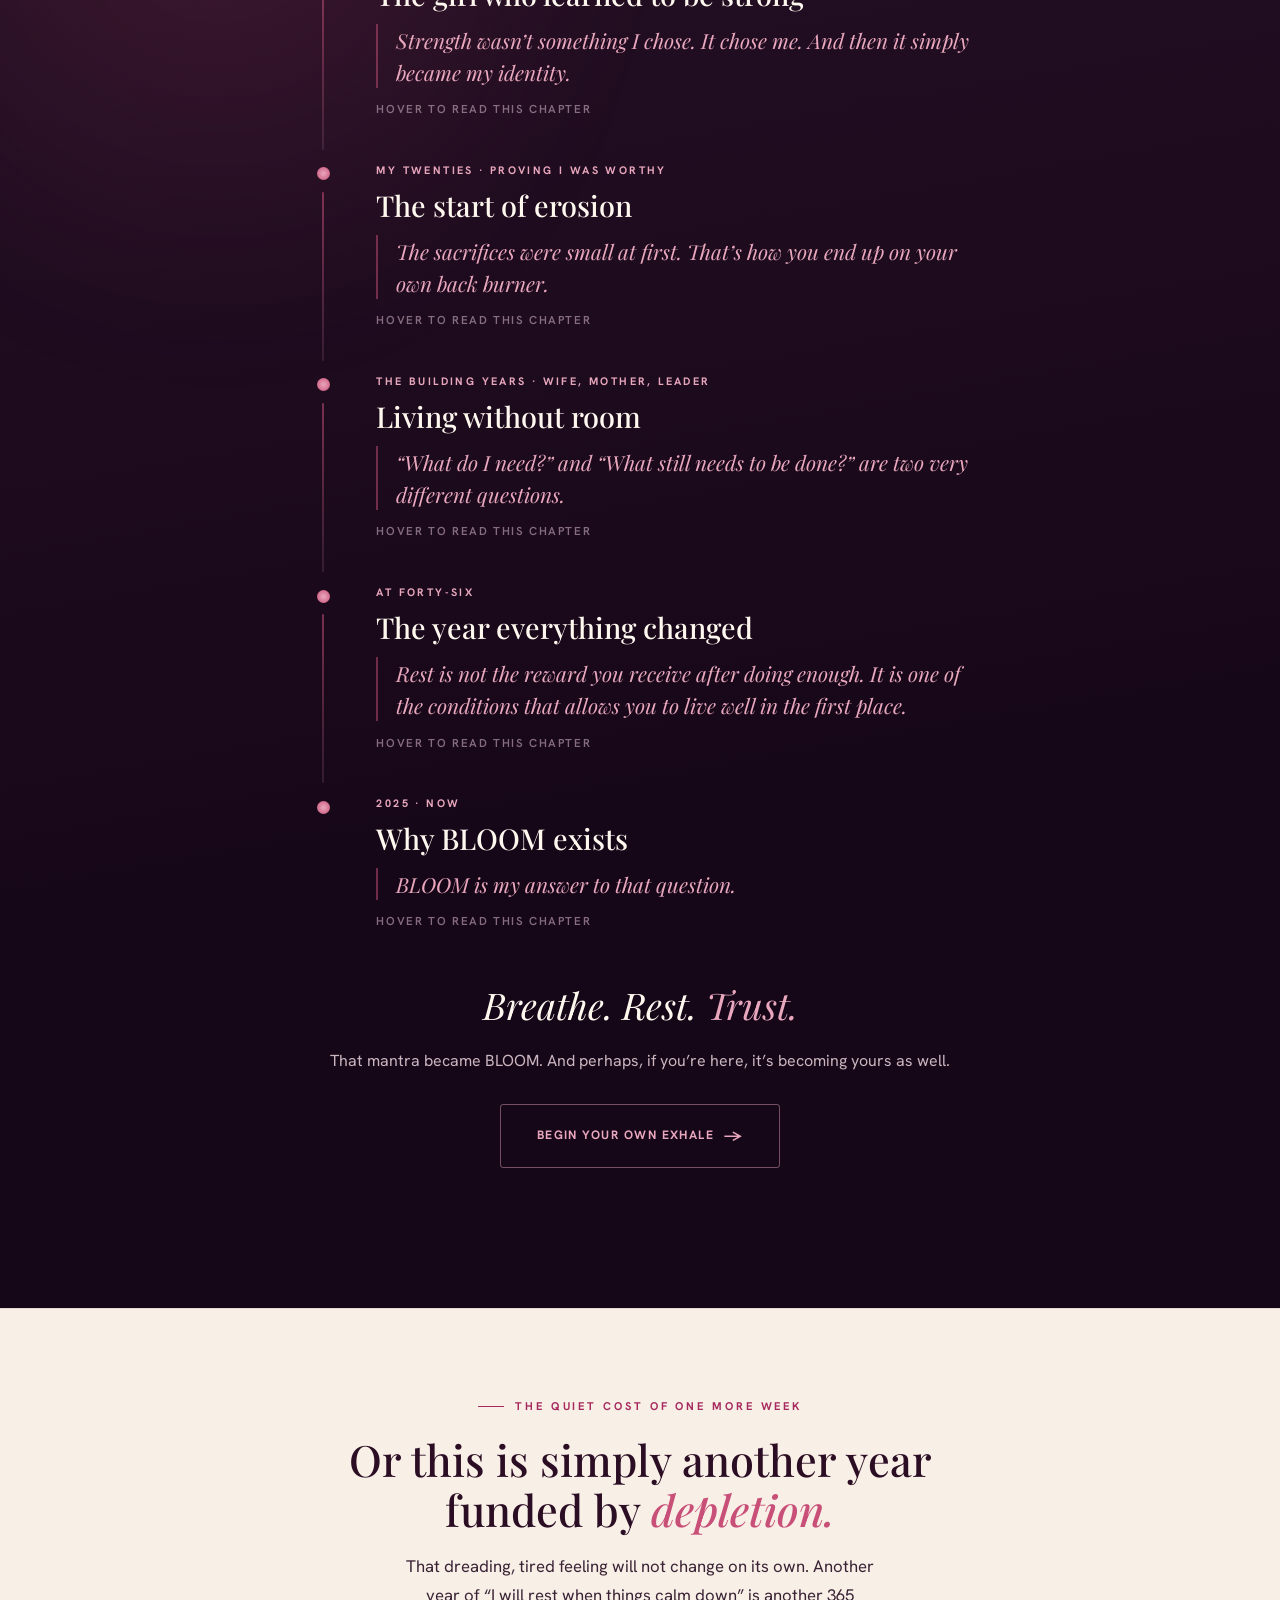
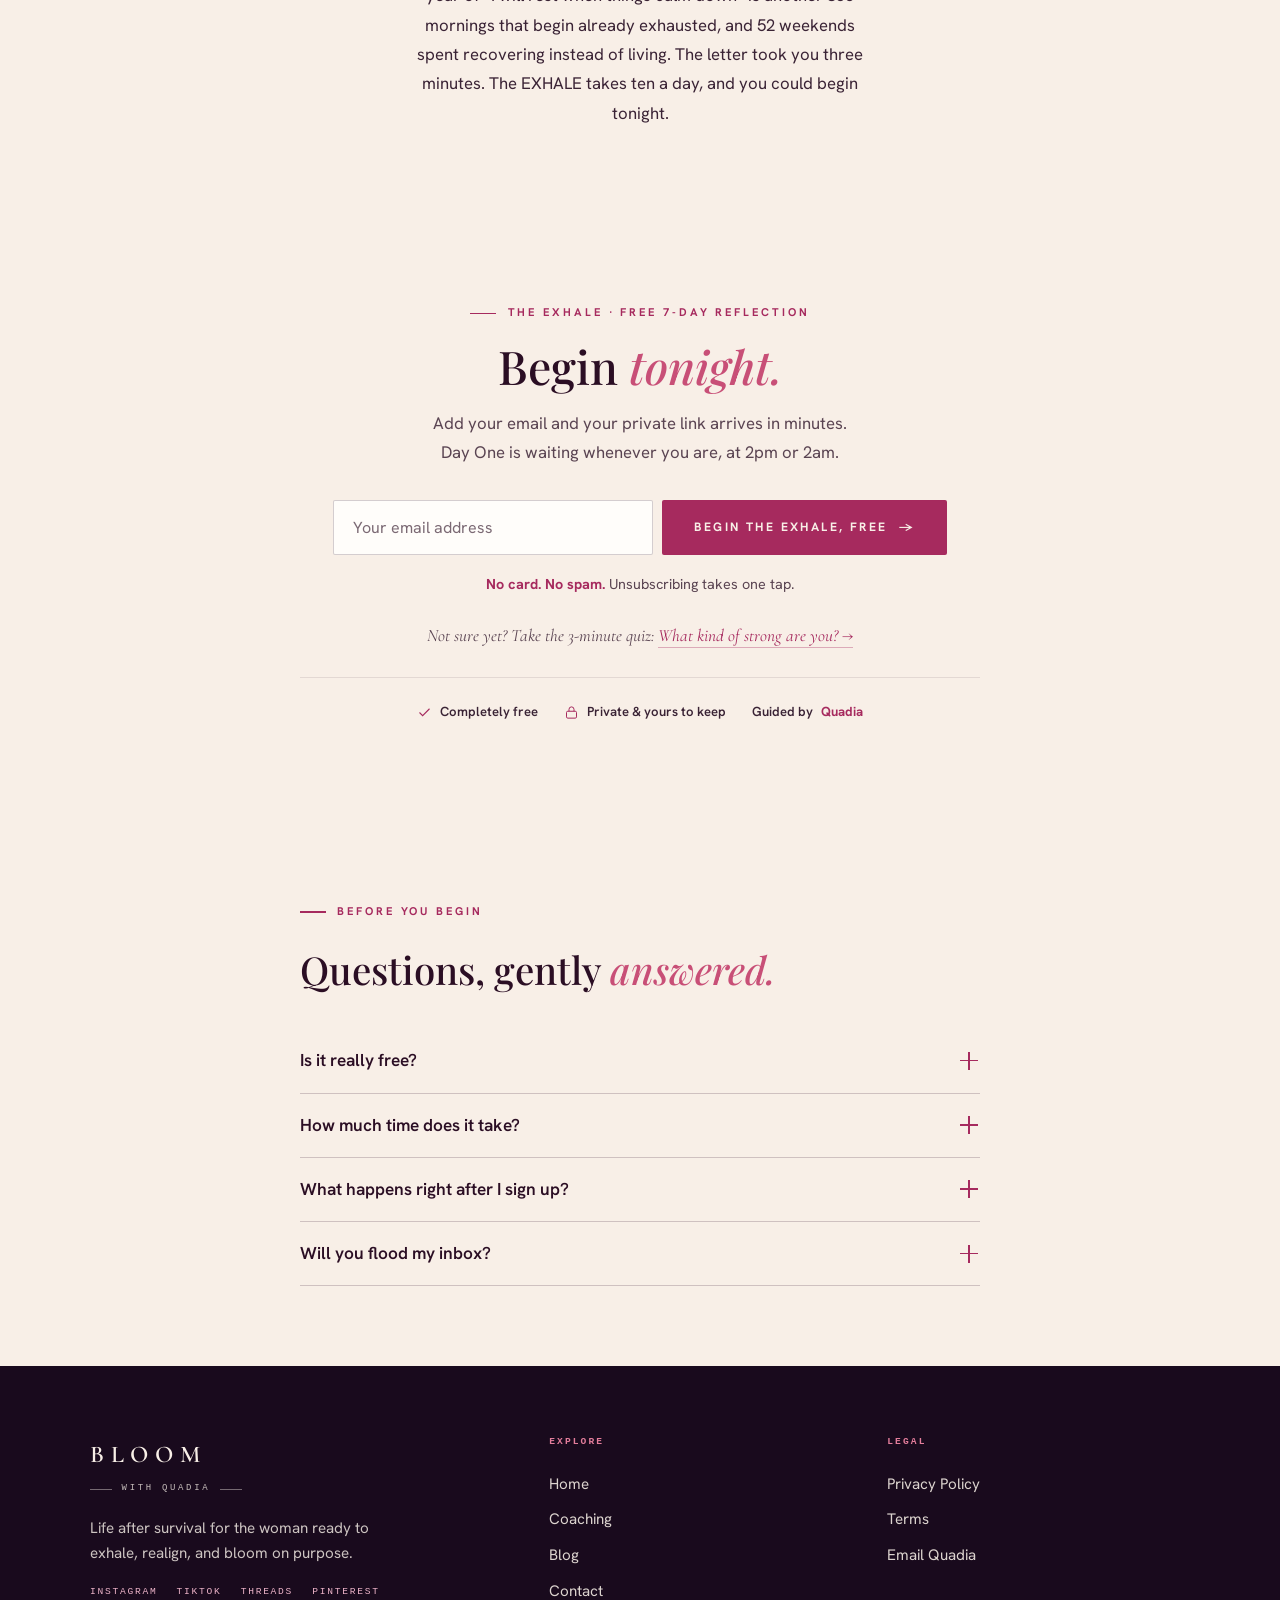
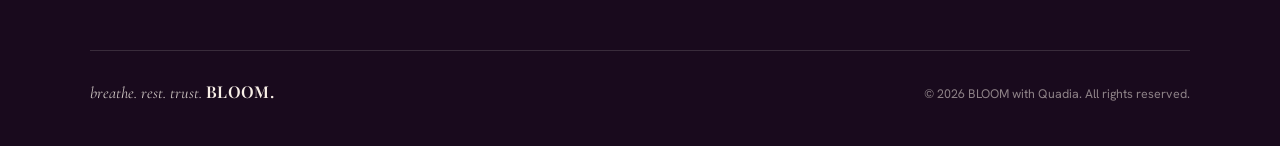
==== commit 60fecc41: "Implement standalone story timeline section Added a standalone story timeline section with styles an" ====
--- a/index.html
+++ b/index.html
@@ -253,6 +253,149 @@
     </div>
   </section>
 
+
+  <!-- ===== MY STORY TIMELINE (standalone embed) =====
+Requires fonts (skip if your page already loads them):
+<link href="https://fonts.googleapis.com/css2?family=Playfair+Display:ital,wght@0,400;0,500;1,400&family=Hanken+Grotesk:wght@400;600;700&display=swap" rel="stylesheet">
+-->
+<style>
+  #story{position:relative;overflow:hidden;background:linear-gradient(170deg,#2a1228,#160718 70%);color:#f3e7df;padding:clamp(5.5rem,11vw,9rem) 0;font-family:'Hanken Grotesk',sans-serif;}
+  #story .st-wrap{position:relative;z-index:1;width:100%;max-width:760px;margin:0 auto;padding:0 clamp(1.4rem,5vw,3rem);}
+  #story .st-glow{position:absolute;top:-10%;left:-8%;width:50%;height:60%;border-radius:50%;background:radial-gradient(circle,rgba(200,79,119,.16),transparent 68%);filter:blur(70px);pointer-events:none;}
+  #story .st-eyebrow{text-align:center;font-size:.7rem;letter-spacing:.24em;text-transform:uppercase;color:#e9a7bd;font-weight:600;margin:0 0 1.1rem;}
+  #story h2{text-align:center;font-family:'Playfair Display',serif;font-weight:500;font-size:clamp(2rem,4vw,3rem);line-height:1.1;color:#fff8ef;margin:0 0 1rem;}
+  #story h2 em{font-style:italic;color:#e9a7bd;}
+  #story .st-sub{text-align:center;color:#cbb6bf;font-size:1.02rem;max-width:32rem;margin:0 auto clamp(3rem,6vw,4.2rem);}
+  #story .st-chapter{display:grid;grid-template-columns:30px 1fr;gap:clamp(1.2rem,3.5vw,2.4rem);}
+  #story .st-rail{display:flex;flex-direction:column;align-items:center;}
+  #story .st-dot{width:13px;height:13px;border-radius:50%;background:radial-gradient(circle,#e9a7bd,#c84f77);margin-top:.4rem;animation:stRing 3.2s ease-in-out 1s infinite;}
+  #story .st-line{flex:1;width:2px;border-radius:2px;background:linear-gradient(180deg,rgba(200,79,119,.55),rgba(233,167,189,.12));margin:.7rem 0;}
+  #story .st-body{padding-bottom:clamp(1.8rem,3.5vw,2.6rem);cursor:pointer;}
+  #story .st-era{font-size:.68rem;letter-spacing:.22em;text-transform:uppercase;color:#e9a7bd;font-weight:700;margin:0 0 .55rem;}
+  #story h3{font-family:'Playfair Display',serif;font-weight:500;font-size:clamp(1.35rem,2.4vw,1.8rem);line-height:1.15;color:#fff8ef;margin:0 0 .8rem;}
+  #story .st-pull{font-family:'Playfair Display',serif;font-style:italic;font-size:clamp(1.1rem,1.9vw,1.3rem);line-height:1.55;color:#e9a7bd;margin:0;padding-left:1.1rem;border-left:2px solid rgba(200,79,119,.5);}
+  #story .st-more{max-height:0;opacity:0;overflow:hidden;transition:max-height .7s cubic-bezier(.4,0,.2,1),opacity .55s ease;}
+  #story .st-chapter.is-open .st-more{max-height:60rem;opacity:1;}
+  #story .st-more-inner{display:flex;flex-direction:column;gap:.9rem;padding:1.2rem 0 .2rem 1.1rem;border-left:2px solid rgba(233,167,189,.18);}
+  #story .st-more-inner p{color:#d9c7cf;font-size:1rem;line-height:1.8;margin:0;}
+  #story .st-hint{font-size:.72rem;letter-spacing:.14em;text-transform:uppercase;color:#a98ea0;font-weight:600;margin:.7rem 0 0;transition:opacity .4s ease;opacity:.75;}
+  #story .st-chapter.is-open .st-hint{opacity:0;}
+  #story .st-mantra{text-align:center;font-family:'Playfair Display',serif;font-style:italic;font-size:clamp(1.6rem,3vw,2.3rem);color:#fff8ef;margin:0 0 .6rem;}
+  #story .st-mantra span:last-child{color:#e9a7bd;}
+  #story .st-outro{text-align:center;color:#cbb6bf;font-size:1rem;margin:0 0 1.8rem;}
+  #story .st-cta{display:inline-flex;align-items:center;gap:.6rem;padding:1.05rem 2.2rem;background:transparent;color:#e9a7bd;border:1px solid rgba(233,167,189,.45);border-radius:3px;font-size:.76rem;font-weight:700;letter-spacing:.12em;text-transform:uppercase;text-decoration:none;transition:background .25s ease,border-color .25s ease;}
+  #story .st-cta:hover{background:rgba(200,79,119,.12);border-color:#e9a7bd;}
+  #story .st-reveal{opacity:0;transform:translateY(30px);transition:opacity .8s ease,transform .8s ease;}
+  #story .st-reveal.in{opacity:1;transform:none;}
+  @keyframes stRing{0%,100%{box-shadow:0 0 0 0 rgba(200,79,119,.35);}50%{box-shadow:0 0 0 9px rgba(200,79,119,0);}}
+  @media (prefers-reduced-motion: reduce){#story *{animation:none!important;transition:none!important;}#story .st-reveal{opacity:1;transform:none;}}
+</style>
+
+<section id="story">
+  <div class="st-glow"></div>
+  <div class="st-wrap">
+    <p class="st-eyebrow st-reveal">My story</p>
+    <h2 class="st-reveal">Before BLOOM, there was <em>the strong one</em></h2>
+    <p class="st-sub st-reveal">If you have ever been her, this will feel familiar.</p>
+
+    <div class="st-chapter st-reveal">
+      <div class="st-rail"><span class="st-dot"></span><span class="st-line"></span></div>
+      <div class="st-body">
+        <p class="st-era">The beginning &middot; eldest of three</p>
+        <h3>The girl who learned to be strong</h3>
+        <p class="st-pull">Strength wasn&rsquo;t something I chose. It chose me. And then it simply became my identity.</p>
+        <div class="st-more"><div class="st-more-inner">
+          <p>I was born the eldest of three children, and although I didn&rsquo;t know it then, from an early age I began to learn the role that would shape much of my life. Responsibility arrived early. Taking care of my brother while my mom worked at night. Chaperoning my sister&rsquo;s field trips. I became the one who noticed what needed to be done, who stepped in before someone had to ask, and who quietly learned that being dependable was something to be proud of.</p>
+          <p>Over time, I stopped distinguishing between who I was and who I needed to be. The strong one. The one who could handle it. The one people called on. That lesson followed me into adulthood.</p>
+        </div></div>
+        <p class="st-hint">Hover to read this chapter</p>
+      </div>
+    </div>
+
+    <div class="st-chapter st-reveal">
+      <div class="st-rail"><span class="st-dot"></span><span class="st-line"></span></div>
+      <div class="st-body">
+        <p class="st-era">My twenties &middot; proving I was worthy</p>
+        <h3>The start of erosion</h3>
+        <p class="st-pull">The sacrifices were small at first. That&rsquo;s how you end up on your own back burner.</p>
+        <div class="st-more"><div class="st-more-inner">
+          <p>Like many Black women, I was determined to break generational patterns, to prove I was worthy. I worked. Then I worked through school. I joined Public Allies, led programs that helped women, and put in 80-hour weeks because I thought that&rsquo;s what a strong woman does. I was making more money than older family members, so when they asked, I gave. Sacrifice yourself for the sake of others &mdash; that&rsquo;s what strong women do.</p>
+          <p>From the outside, my life looked successful, and in many ways it was. I travelled. I dressed up. I was doing me. But somewhere along the way, my own needs started quietly slipping to the bottom of the list. Not getting dressed for holidays because I was &ldquo;cooking all day.&rdquo; Staying later than my co-workers. Letting others convince me otherwise when I said no. A skipped meal. Working through exhaustion. Believing rest could wait until everything else was finished.</p>
+          <p>The problem is that everything is never finished.</p>
+        </div></div>
+        <p class="st-hint">Hover to read this chapter</p>
+      </div>
+    </div>
+
+    <div class="st-chapter st-reveal">
+      <div class="st-rail"><span class="st-dot"></span><span class="st-line"></span></div>
+      <div class="st-body">
+        <p class="st-era">The building years &middot; wife, mother, leader</p>
+        <h3>Living without room</h3>
+        <p class="st-pull">&ldquo;What do I need?&rdquo; and &ldquo;What still needs to be done?&rdquo; are two very different questions.</p>
+        <div class="st-more"><div class="st-more-inner">
+          <p>Responsibilities multiplied, and so did my capacity to meet them. What didn&rsquo;t grow was the space I had left for myself. I married. I became a mother. I pursued higher education &mdash; as a Black woman, you gotta get that degree. I built a meaningful career and became exceptionally skilled at caring for everyone and everything entrusted to me. Family. Work. Leadership. Community.</p>
+          <p>I stopped asking &ldquo;What do I need?&rdquo; and started asking &ldquo;What still needs to be done?&rdquo; Eventually I looked around at the life I had built and admitted something difficult: I was tired. I was dependable, I could be counted on and called on, and I had created a life that looked good &mdash; but I was tired. Doomscrolling became my getaway, especially at night. Rest was needed, but not welcomed.</p>
+        </div></div>
+        <p class="st-hint">Hover to read this chapter</p>
+      </div>
+    </div>
+
+    <div class="st-chapter st-reveal">
+      <div class="st-rail"><span class="st-dot"></span><span class="st-line"></span></div>
+      <div class="st-body">
+        <p class="st-era">At forty-six</p>
+        <h3>The year everything changed</h3>
+        <p class="st-pull">Rest is not the reward you receive after doing enough. It is one of the conditions that allows you to live well in the first place.</p>
+        <div class="st-more"><div class="st-more-inner">
+          <p>At forty-six, I made a decision that would eventually become the foundation of BLOOM. I gave myself permission to stop operating on autopilot. Not because I wanted less from life. Because I wanted more from it.</p>
+          <p>I spent two years getting back to myself. I became curious about why I felt chronically depleted despite doing everything a successful woman is supposed to do. I studied the nervous system, behavior, rest, stress, attention, identity, and the ways Black women are taught to be &ldquo;the strong one.&rdquo; I experimented with new rhythms: quieter mornings, healthier food, movement, hydration, prayer, reflection, and breath practices. Little by little, I discovered something I had never been taught.</p>
+        </div></div>
+        <p class="st-hint">Hover to read this chapter</p>
+      </div>
+    </div>
+
+    <div class="st-chapter st-reveal">
+      <div class="st-rail"><span class="st-dot"></span></div>
+      <div class="st-body">
+        <p class="st-era">2025 &middot; now</p>
+        <h3>Why BLOOM exists</h3>
+        <p class="st-pull">BLOOM is my answer to that question.</p>
+        <div class="st-more"><div class="st-more-inner">
+          <p>In 2025, I returned from a two-week vacation and asked myself: how can vacation Quadia become everyday Quadia? Vacation felt like an escape, and that day I decided I wanted a life I didn&rsquo;t need to escape from. BLOOM was created to help women build lives they no longer need to escape from.</p>
+          <p>The practices inside BLOOM are simple, but they are not small. Every exhale creates a little more room. Every moment of rest gives you space. Every act of trust loosens the grip of survival and makes space for choice. I don&rsquo;t believe women need fixing. I believe many of us have spent so many years carrying what life required that we have forgotten to ask whether the life we&rsquo;re carrying still has room for us.</p>
+        </div></div>
+        <p class="st-hint">Hover to read this chapter</p>
+      </div>
+    </div>
+
+    <div style="text-align:center;" class="st-reveal">
+      <p class="st-mantra"><span>Breathe.</span> <span>Rest.</span> <span>Trust.</span></p>
+      <p class="st-outro">That mantra became BLOOM. And perhaps, if you&rsquo;re here, it&rsquo;s becoming yours as well.</p>
+      <a class="st-cta" href="#guide">Begin your own exhale <span style="font-size:1rem;">&rarr;</span></a>
+    </div>
+  </div>
+</section>
+
+<script>
+(function(){
+  var chapters = document.querySelectorAll('#story .st-chapter');
+  chapters.forEach(function(ch){
+    var body = ch.querySelector('.st-body');
+    body.addEventListener('mouseenter', function(){ ch.classList.add('is-open'); });
+    body.addEventListener('mouseleave', function(){ if(!ch.dataset.pinned) ch.classList.remove('is-open'); });
+    body.addEventListener('click', function(){
+      if(ch.dataset.pinned){ delete ch.dataset.pinned; ch.classList.remove('is-open'); }
+      else { ch.dataset.pinned = '1'; ch.classList.add('is-open'); }
+    });
+  });
+  var io = new IntersectionObserver(function(entries){
+    entries.forEach(function(e){ if(e.isIntersecting){ e.target.classList.add('in'); io.unobserve(e.target); } });
+  }, {threshold:.12});
+  document.querySelectorAll('#story .st-reveal').forEach(function(el){ io.observe(el); });
+})();
+</script>
+
   <!-- ============ THE QUIET COST (urgency) ============ -->
   <section class="cost">
     <div class="wrap">
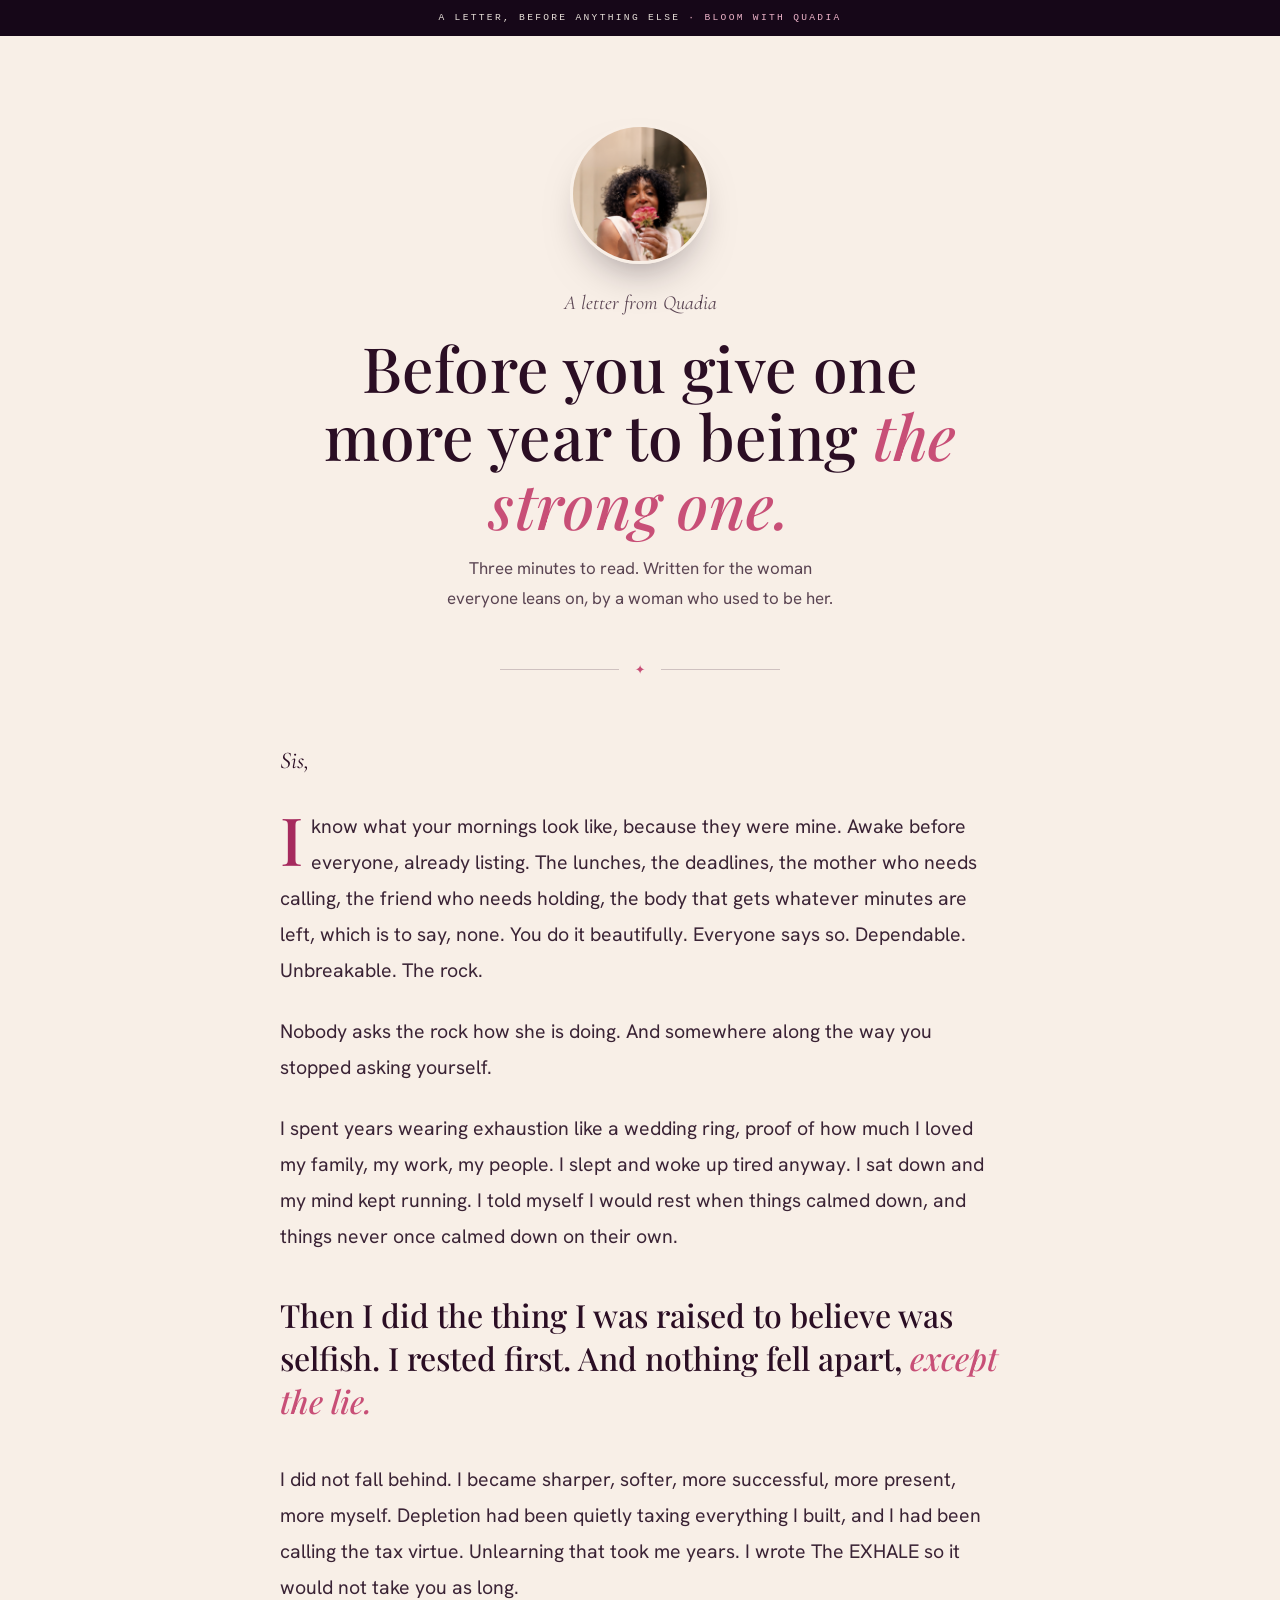
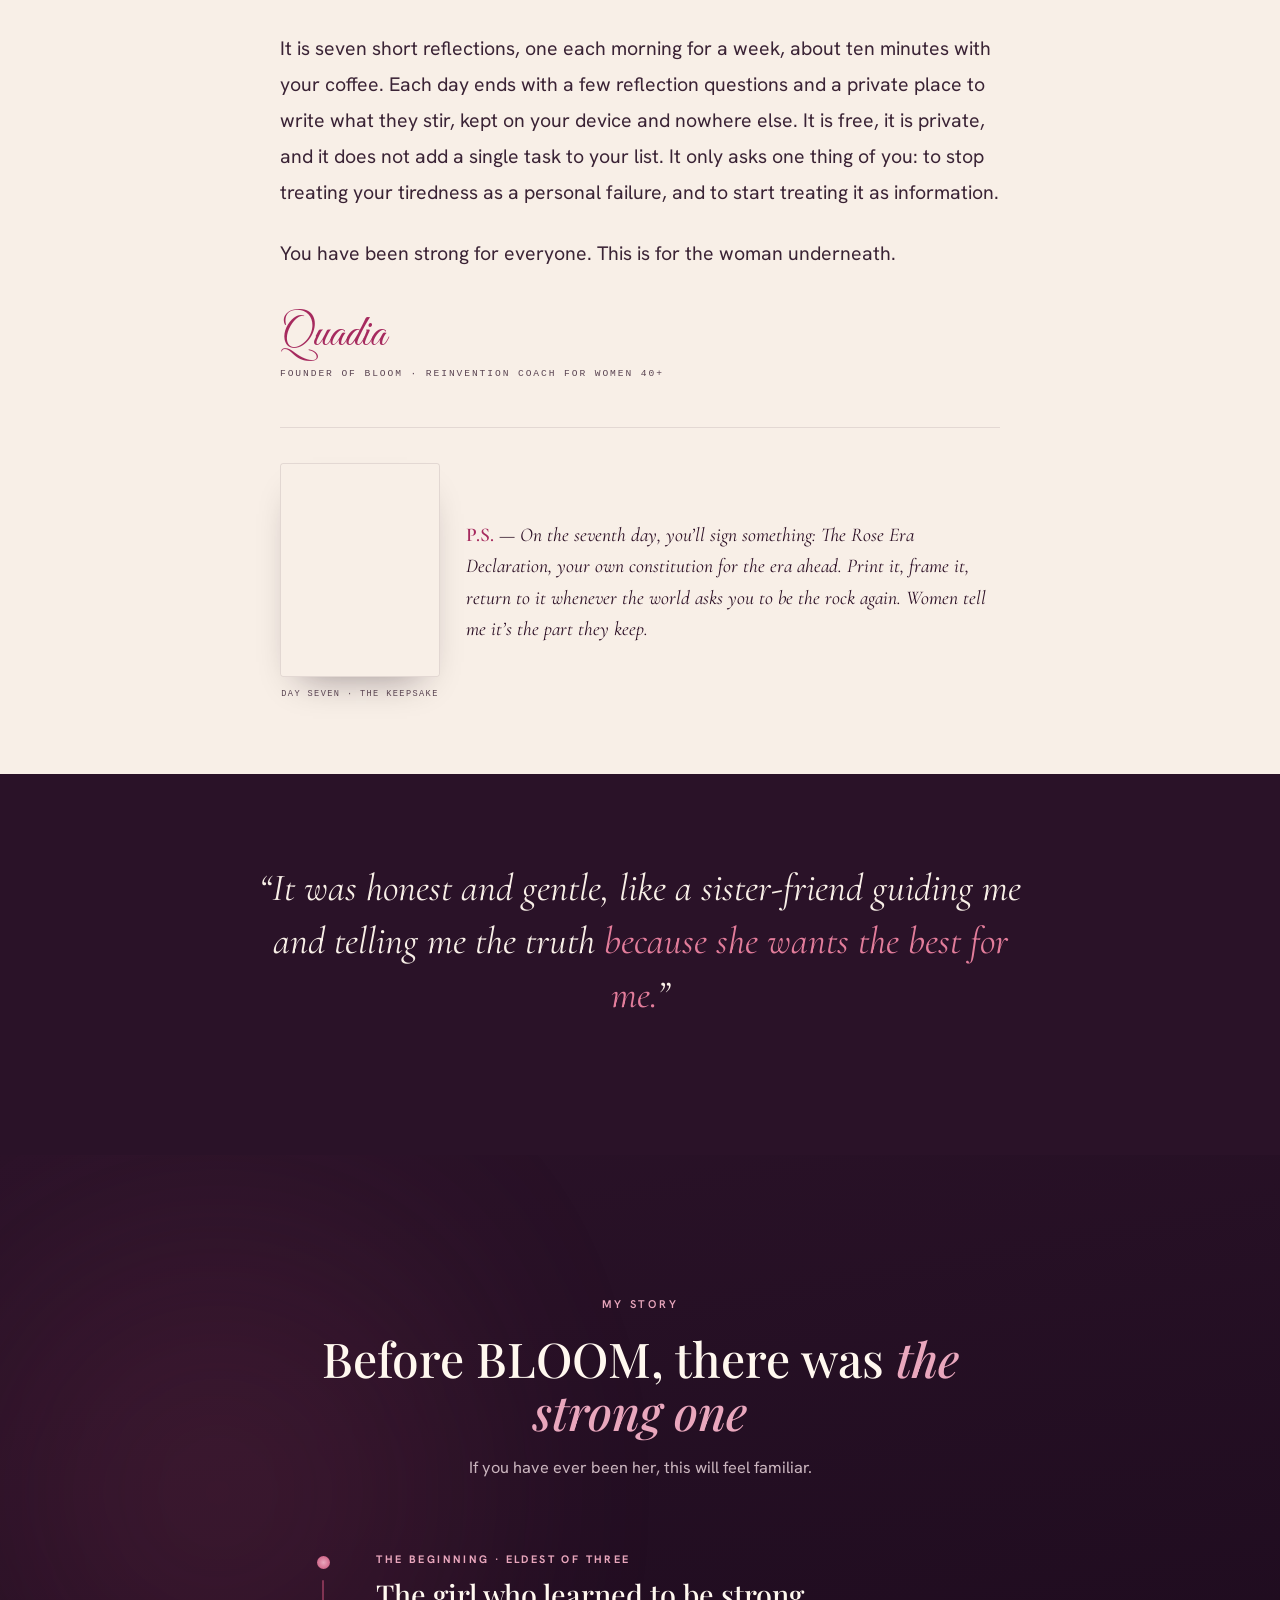
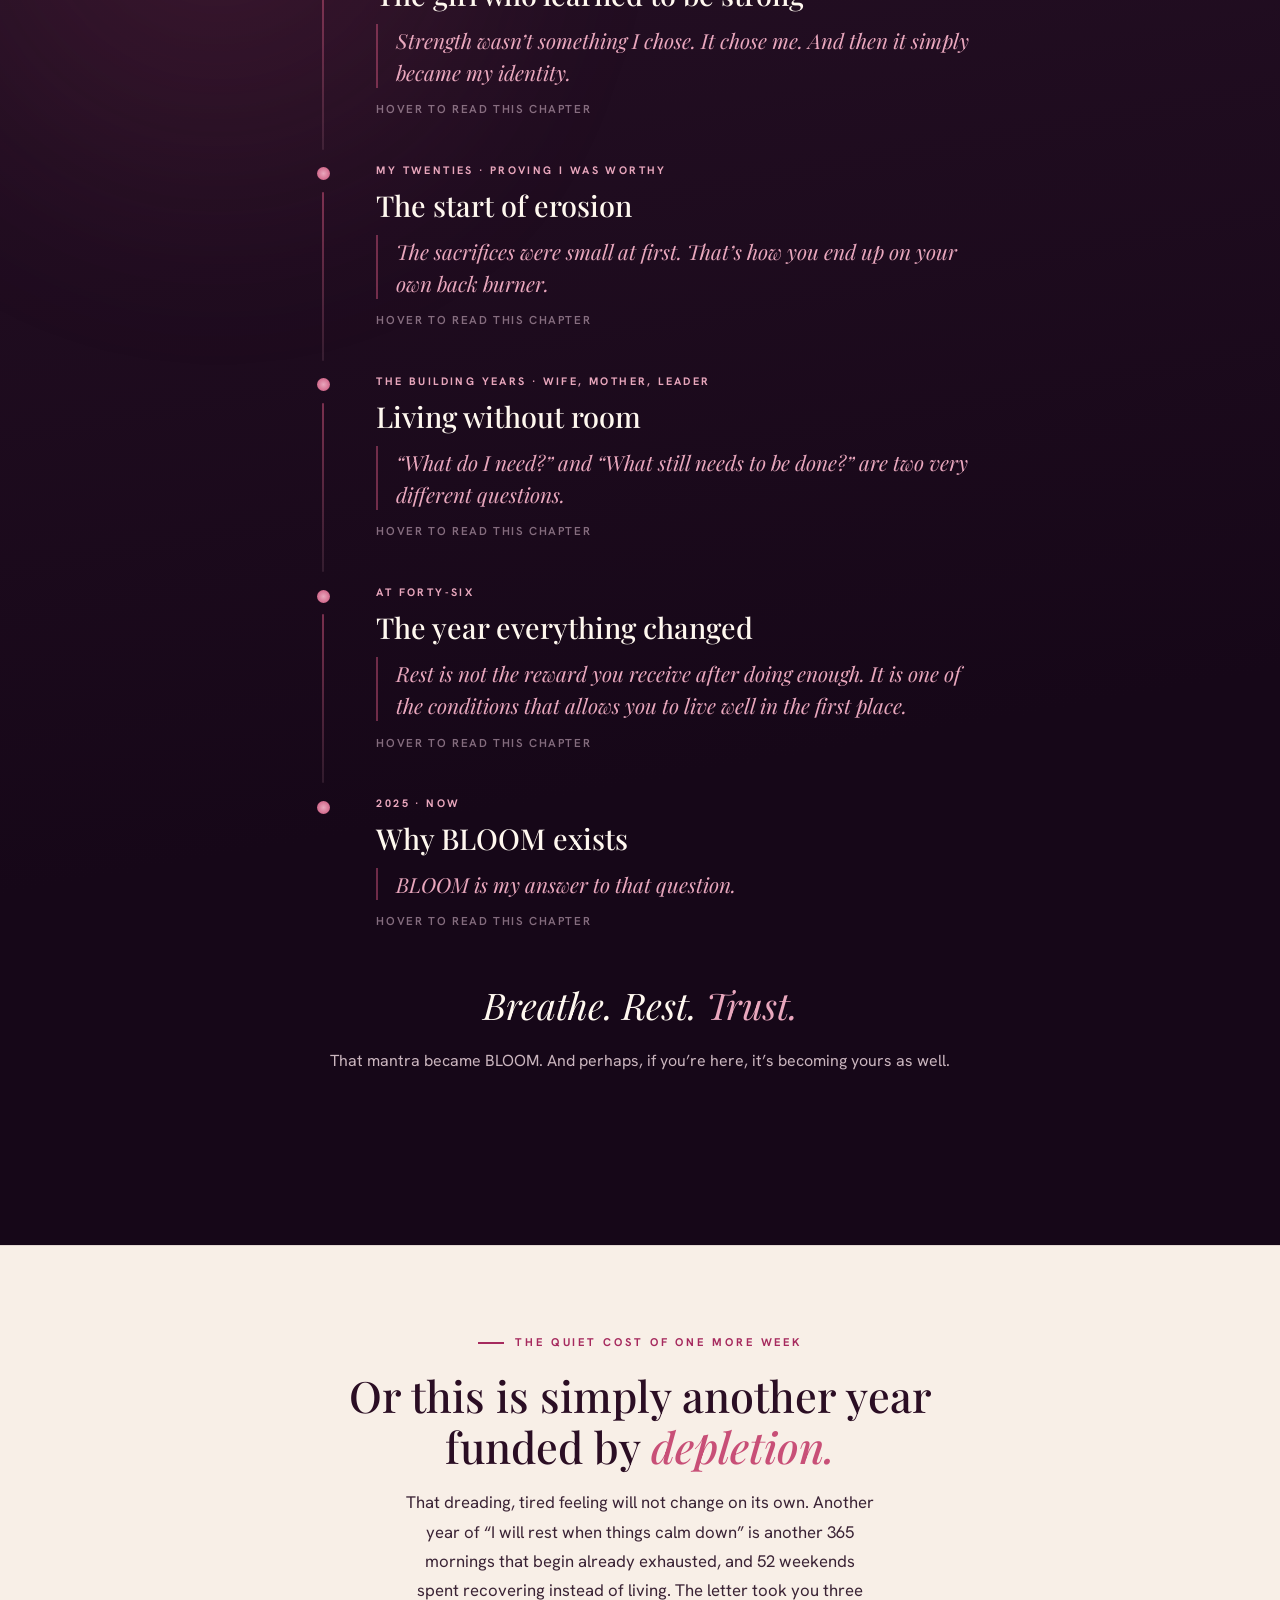
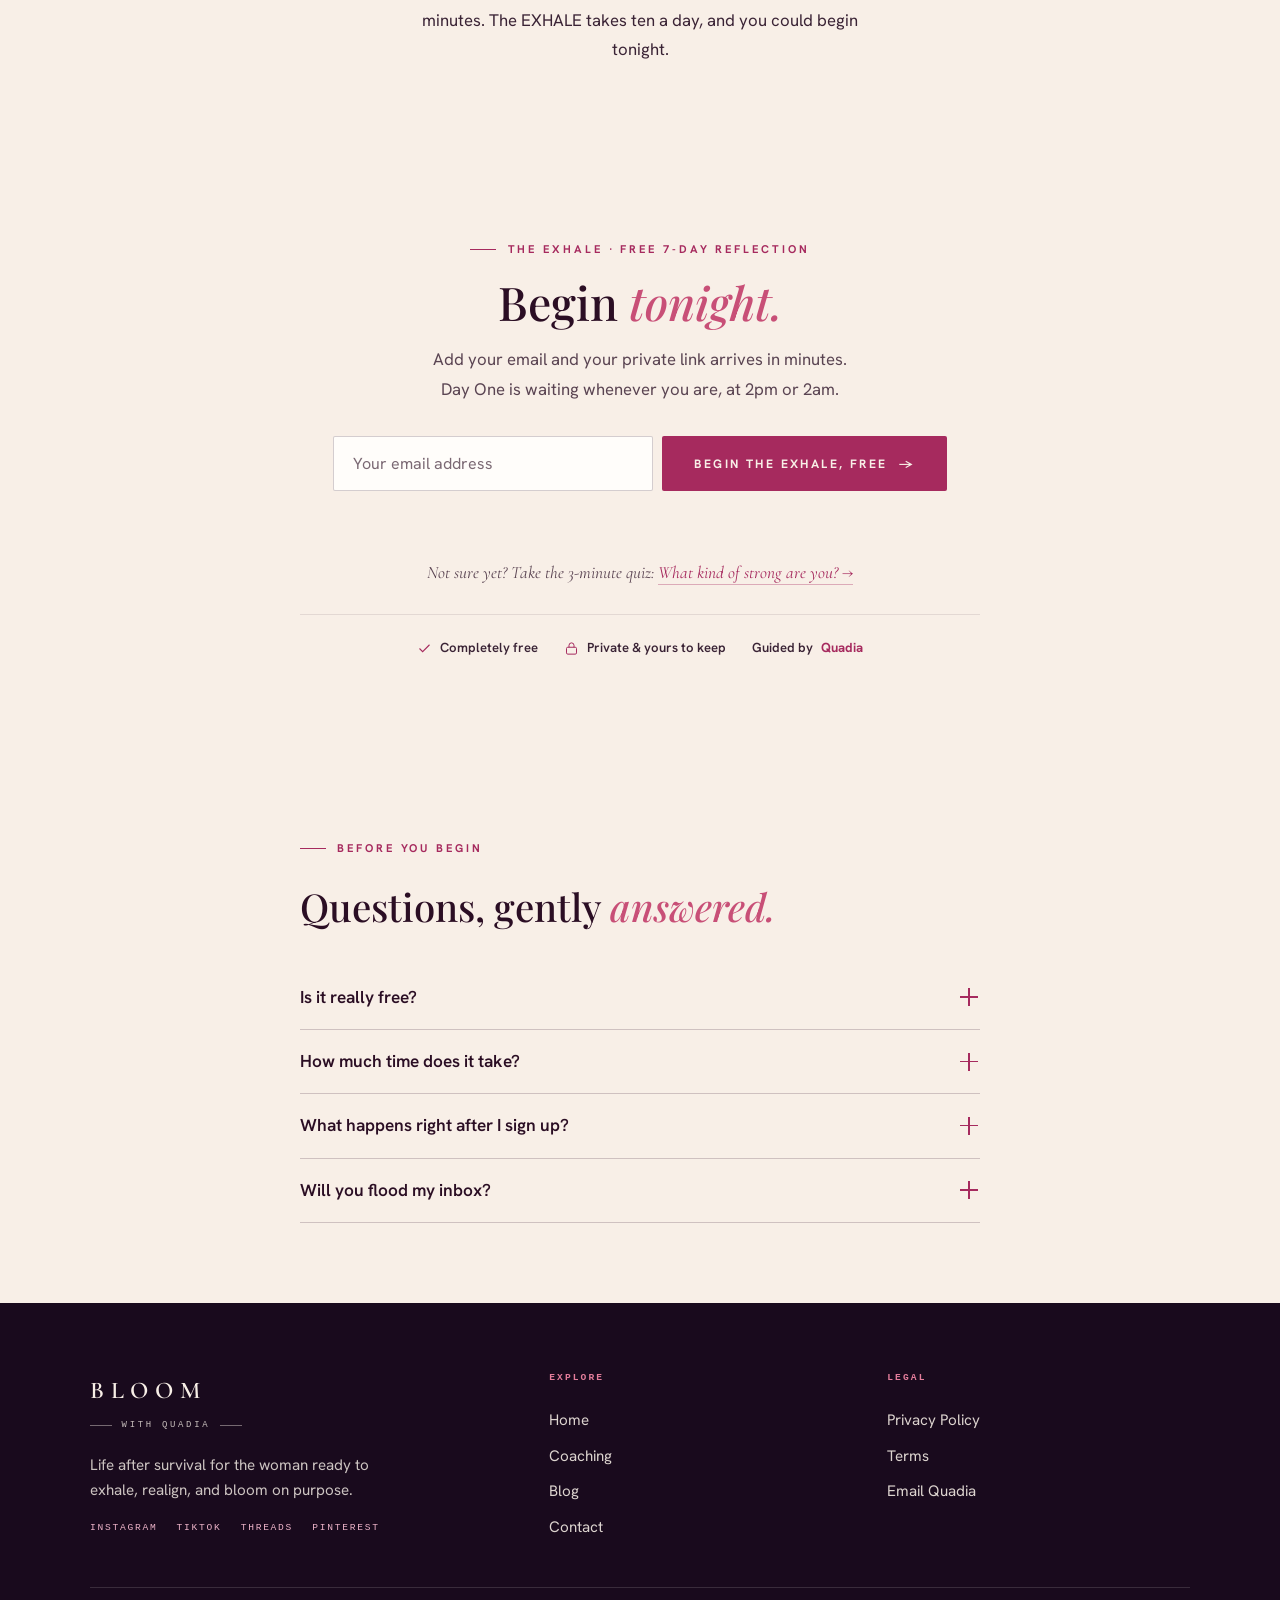
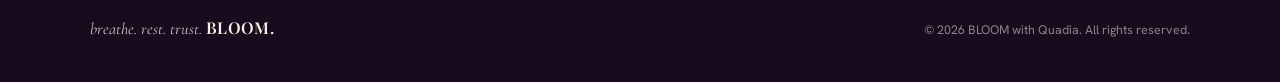
==== commit 3f84d427: "Remove call-to-action link from index.html Removed the call-to-action link for starting the guide." ====
--- a/index.html
+++ b/index.html
@@ -372,7 +372,7 @@
     <div style="text-align:center;" class="st-reveal">
       <p class="st-mantra"><span>Breathe.</span> <span>Rest.</span> <span>Trust.</span></p>
       <p class="st-outro">That mantra became BLOOM. And perhaps, if you&rsquo;re here, it&rsquo;s becoming yours as well.</p>
-      <a class="st-cta" href="#guide">Begin your own exhale <span style="font-size:1rem;">&rarr;</span></a>
+    
     </div>
   </div>
 </section>
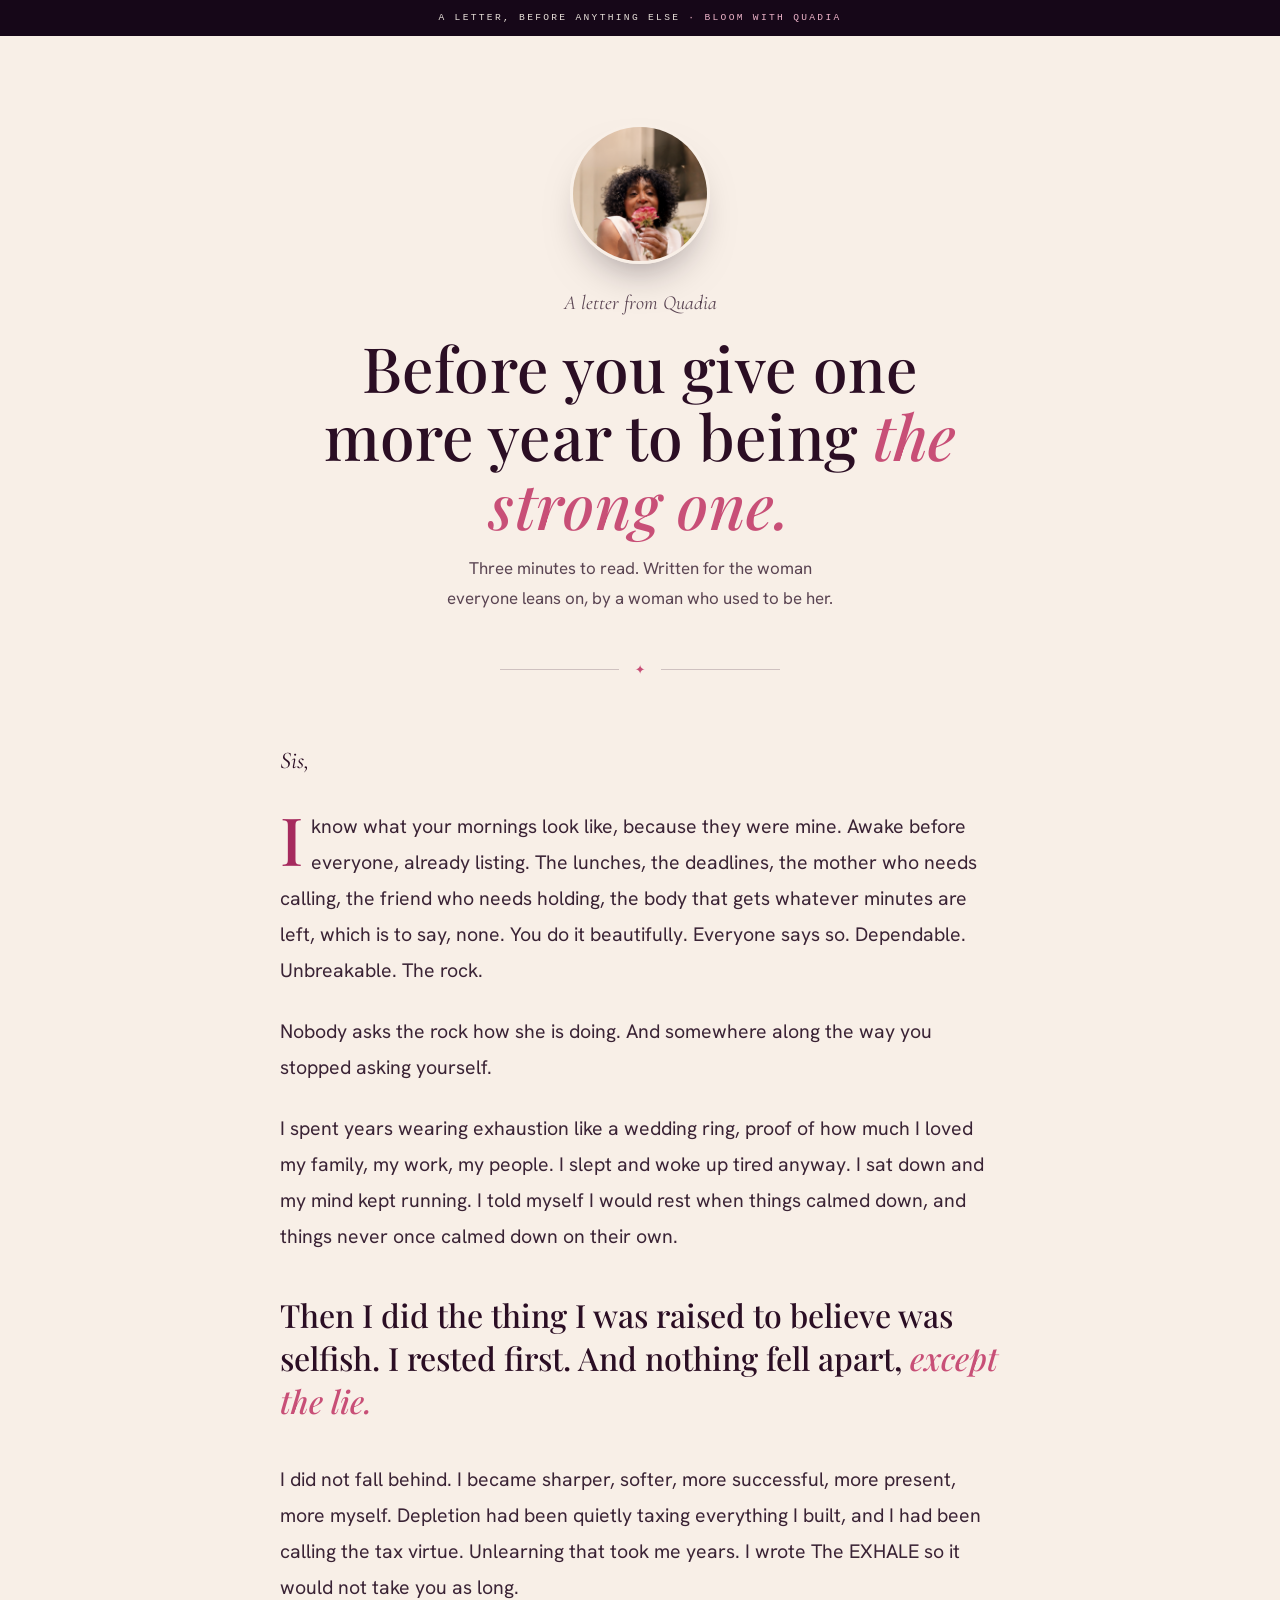
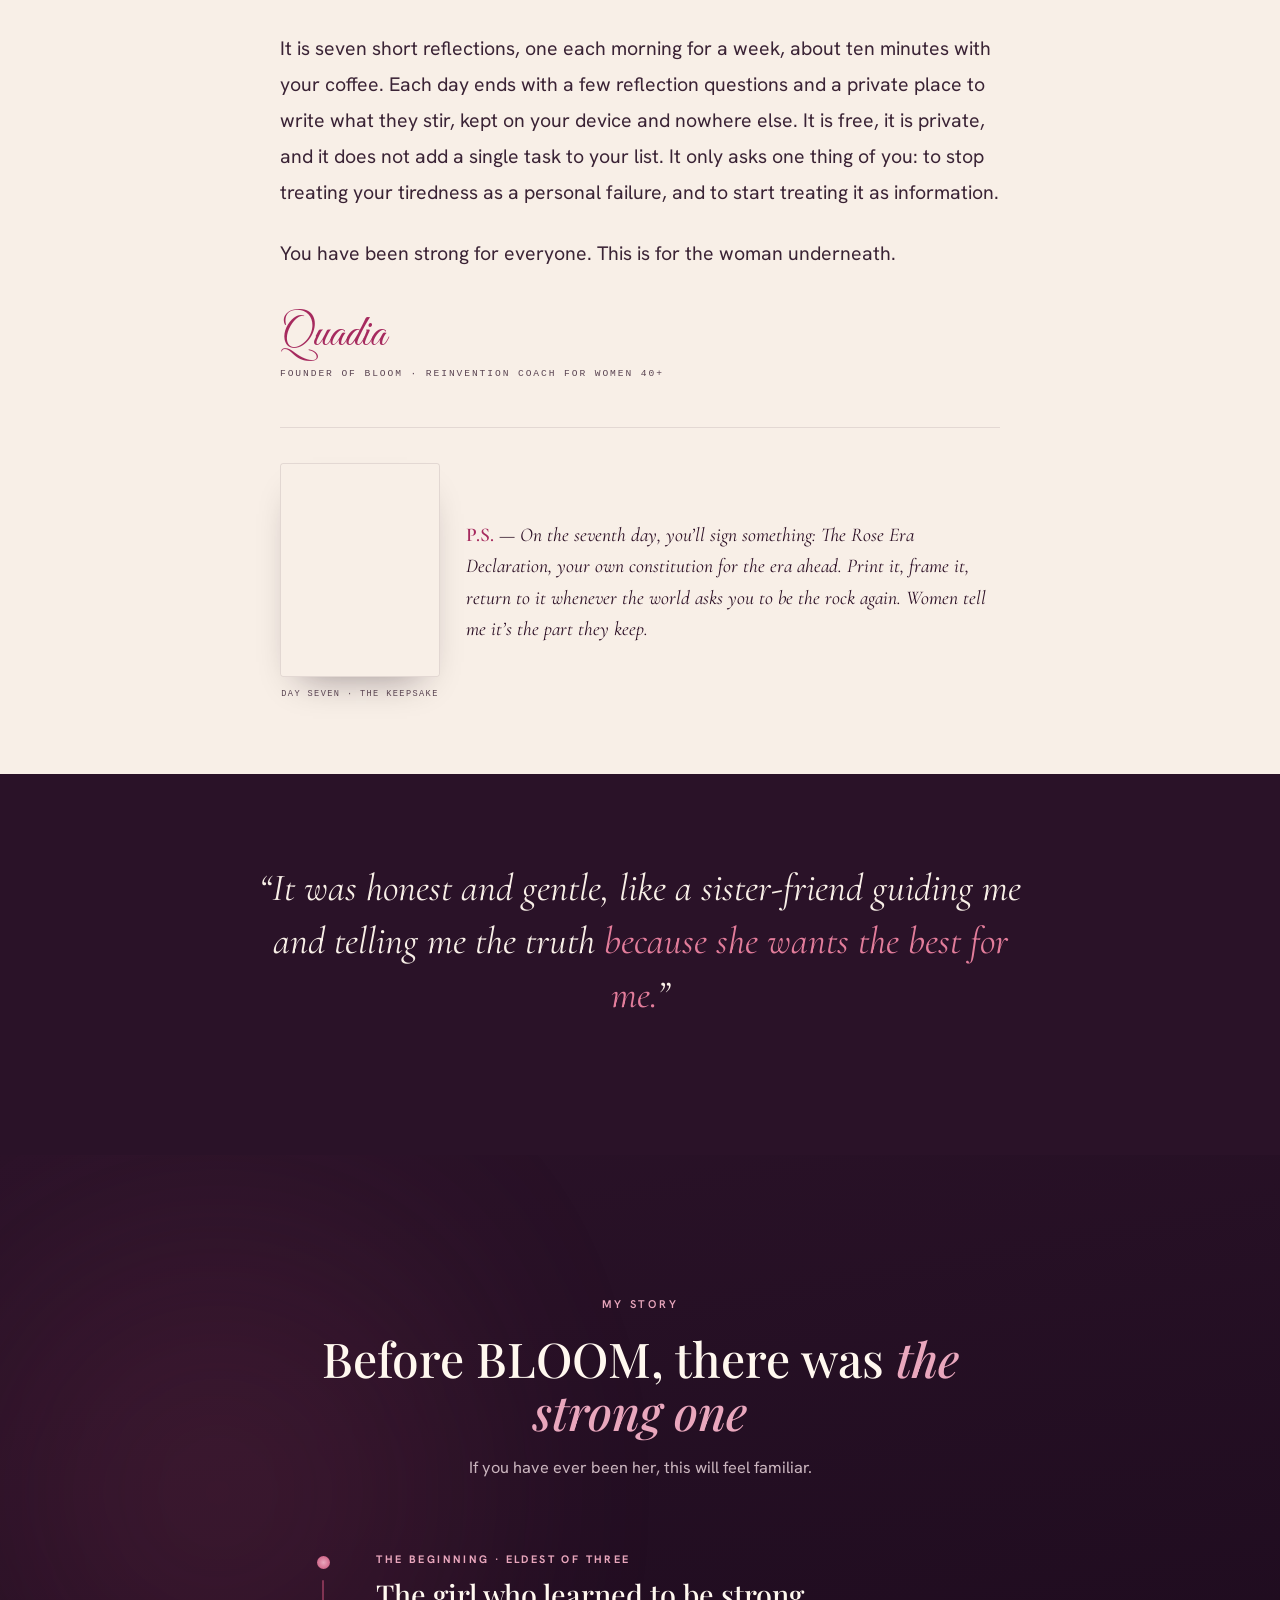
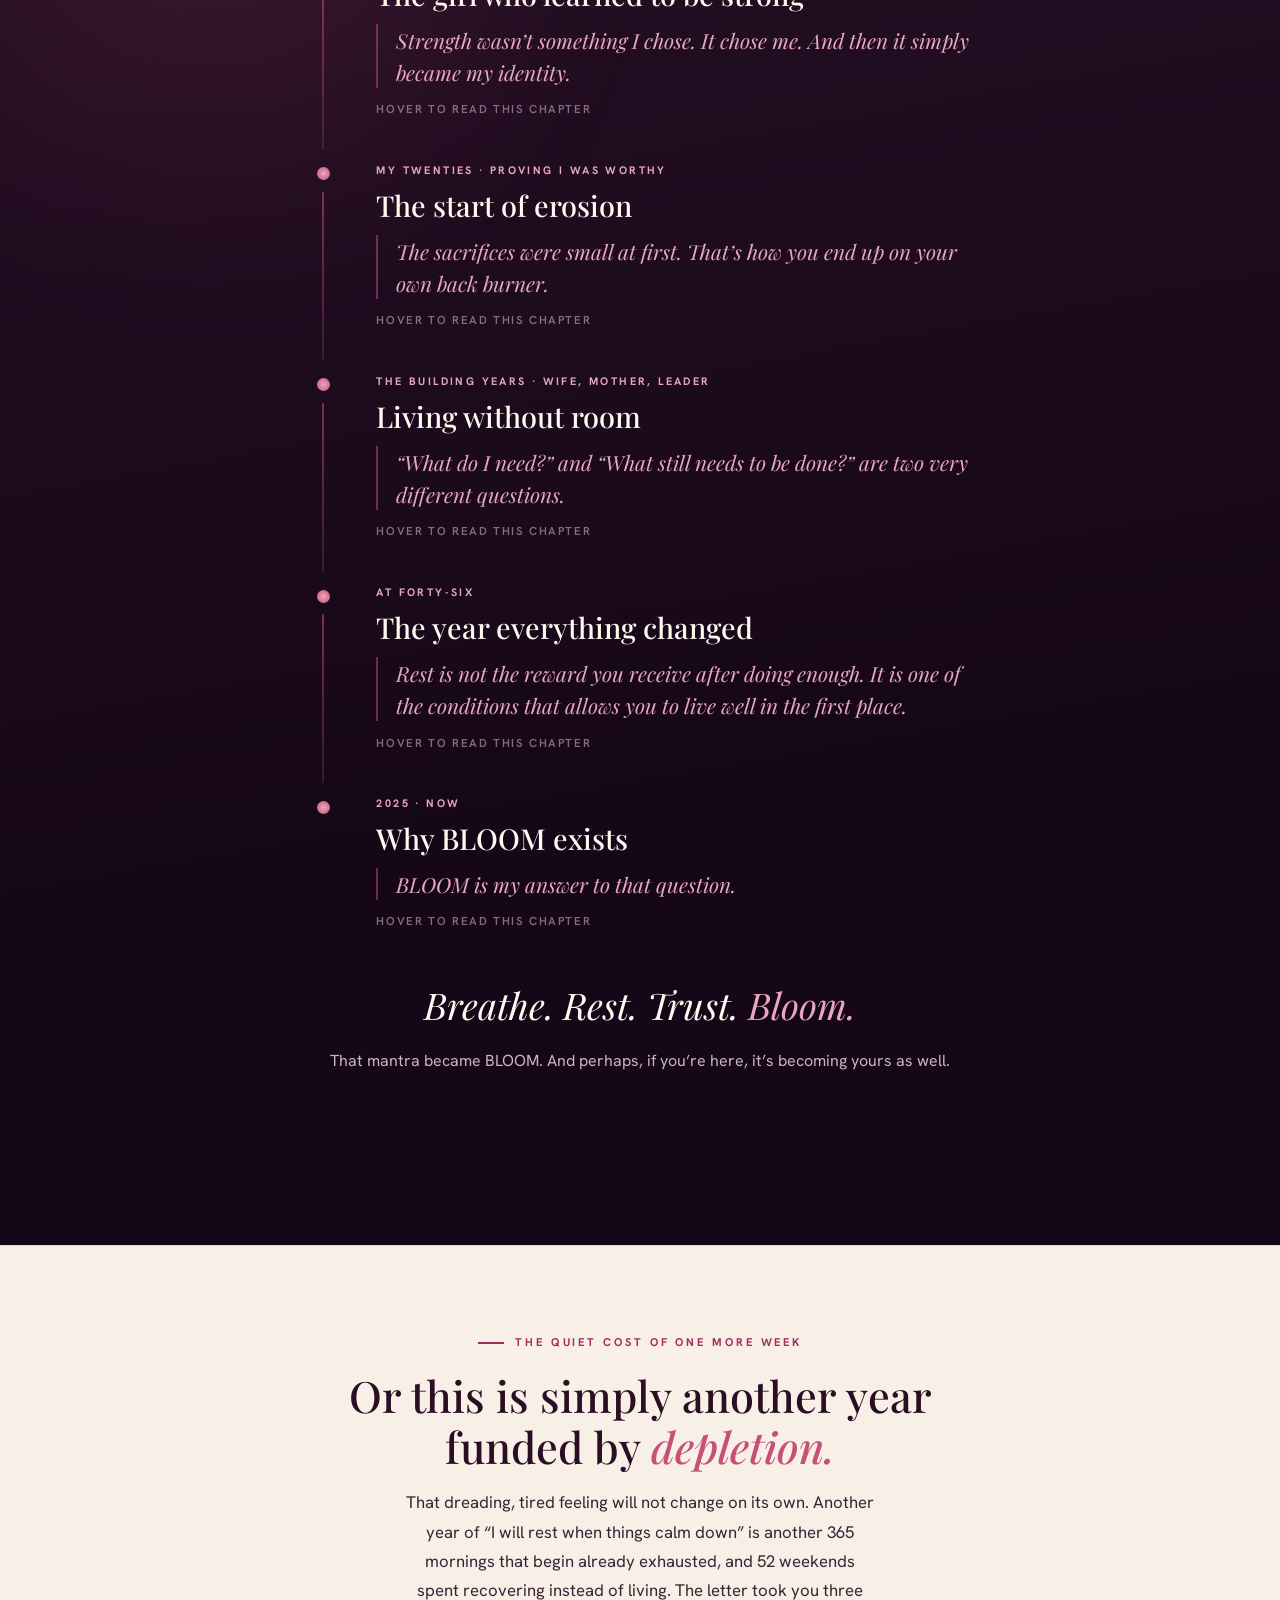
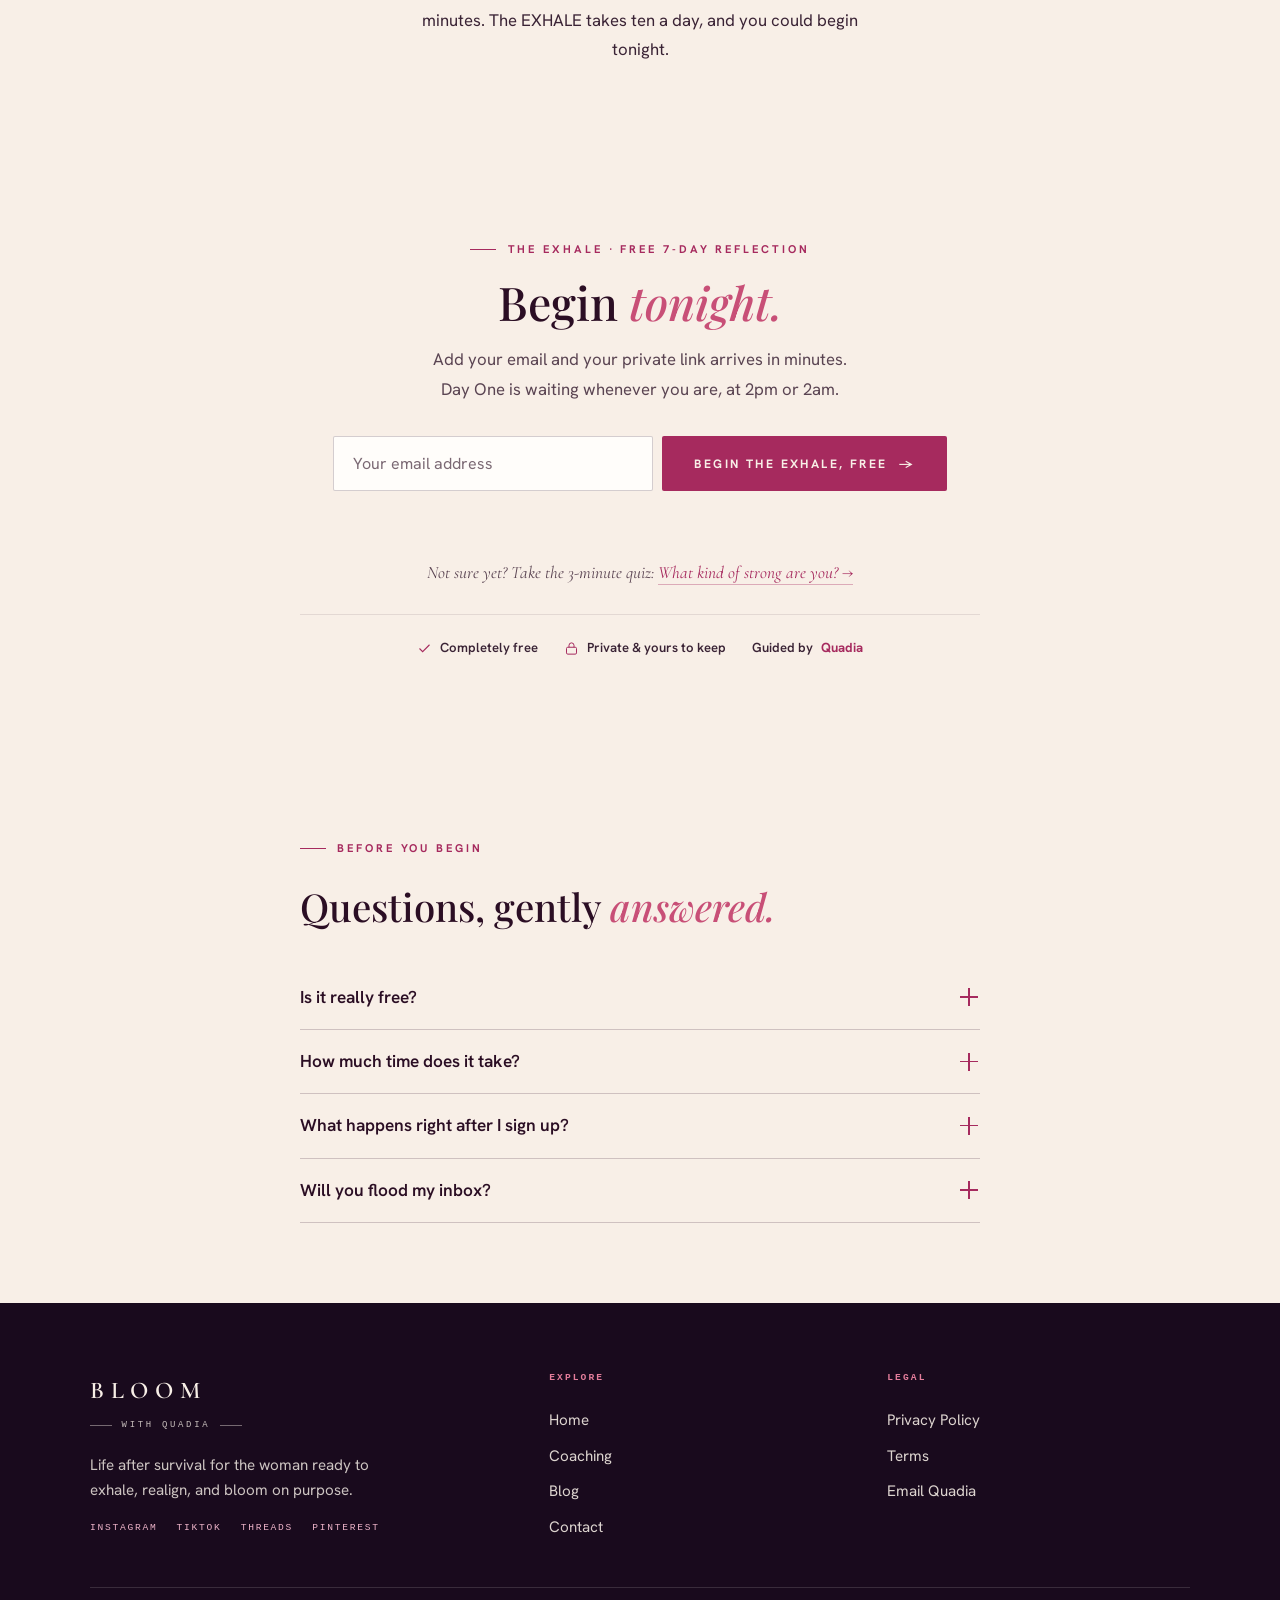
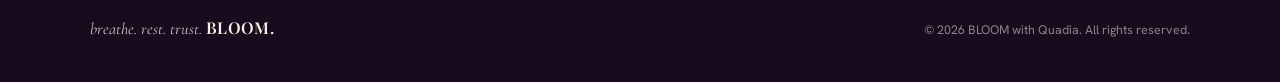
==== commit 2f6e7ae3: "Add 'Bloom' to the mantra in index.html" ====
--- a/index.html
+++ b/index.html
@@ -370,7 +370,7 @@
     </div>
 
     <div style="text-align:center;" class="st-reveal">
-      <p class="st-mantra"><span>Breathe.</span> <span>Rest.</span> <span>Trust.</span></p>
+      <p class="st-mantra"><span>Breathe.</span> <span>Rest.</span> <span>Trust.</span> <span>Bloom.</span></p>
       <p class="st-outro">That mantra became BLOOM. And perhaps, if you&rsquo;re here, it&rsquo;s becoming yours as well.</p>
     
     </div>
